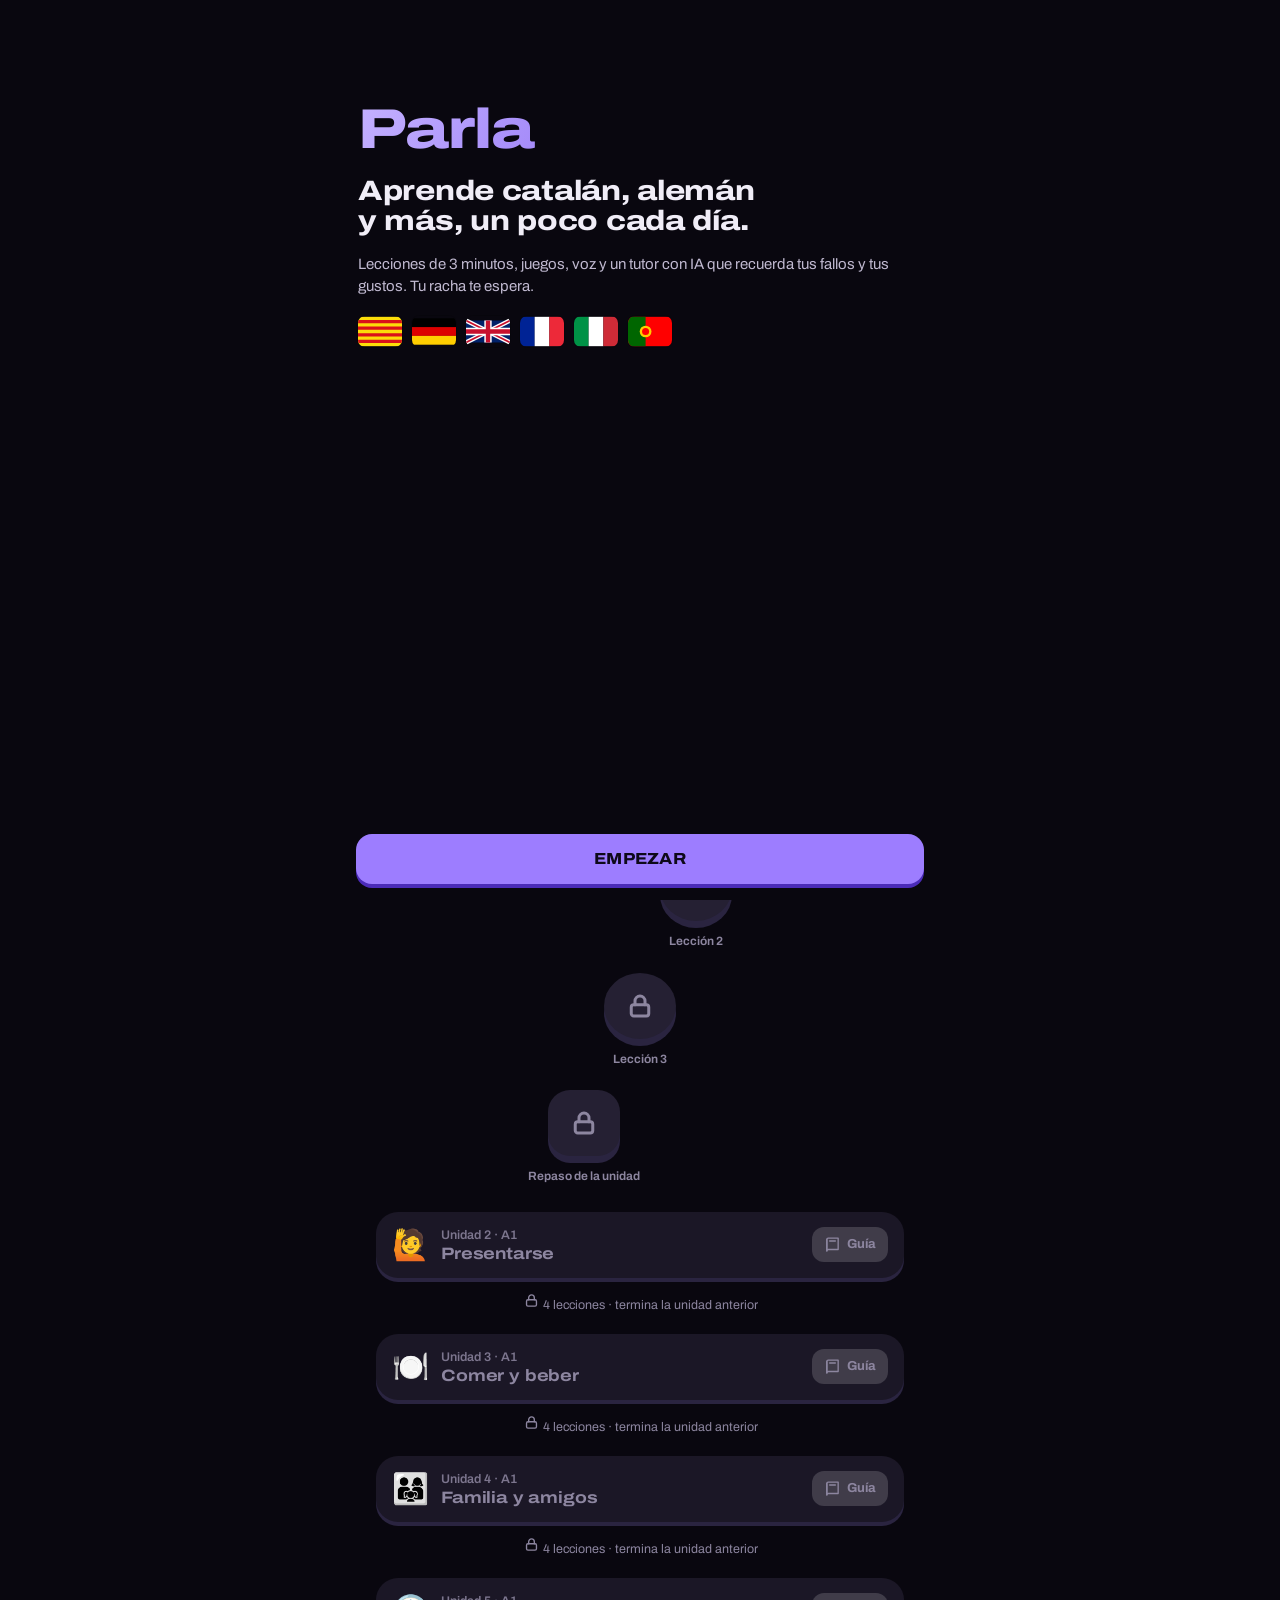
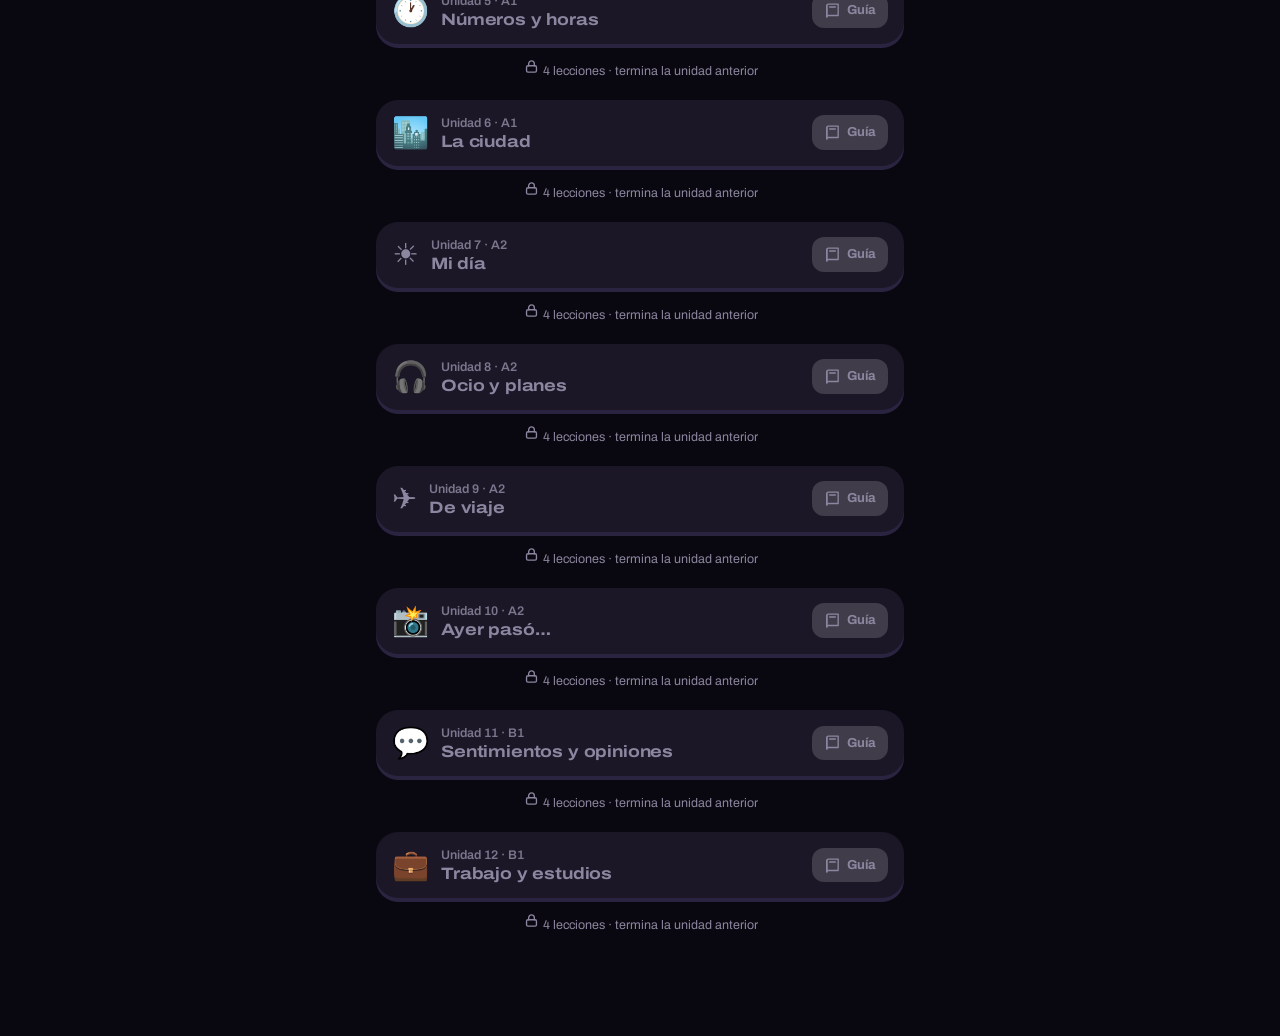
==== index.html @ bad95bd6 "Añadir el enlace del artefacto privado a la app y al README Co-Authored-By: Claude Opus 5.5 <noreply" ====
<!doctype html><html><head><meta charset=utf8><meta name=viewport content="width=device-width,initial-scale=1,viewport-fit=cover"><style>:root{color-scheme:light;box-sizing:border-box;padding-top:env(safe-area-inset-top,0px);padding-bottom:env(safe-area-inset-bottom,0px)}html{scroll-padding-top:env(safe-area-inset-top,0px)}body{margin:0;padding:0;font:14px -apple-system,BlinkMacSystemFont,sans-serif;background:#faf9f5;color:#141413}img{max-width:100%}[hidden]:not([hidden=until-found i]){display:none!important}</style></head><body>
<title>Parla</title>
<link rel="apple-touch-icon" sizes="1024x1024" href="apple-touch-icon.png">
<link rel="icon" type="image/png" sizes="1024x1024" href="apple-touch-icon.png">
<meta name="apple-mobile-web-app-title" content="Parla">
<meta name="apple-mobile-web-app-capable" content="yes">
<meta name="mobile-web-app-capable" content="yes">
<meta name="apple-mobile-web-app-status-bar-style" content="black-translucent">
<meta name="theme-color" content="#09070f">
<link rel="manifest" href="manifest.webmanifest">
<script>
// Icono y metadatos de instalación van en <head>, que es donde Safari los busca al añadir a la pantalla de inicio.
(function () {
  try {
    var h = document.head, url = new URL('apple-touch-icon.png', location.href).href;
    document.body && document.body.querySelectorAll('meta[name="apple-mobile-web-app-capable"],meta[name="mobile-web-app-capable"],meta[name="apple-mobile-web-app-status-bar-style"],meta[name="theme-color"],meta[name="apple-mobile-web-app-title"],link[rel="manifest"]').forEach(function (n) { h.appendChild(n); });
    [['apple-touch-icon'], ['icon', 'image/png']].forEach(function (x) {
      h.querySelectorAll('link[rel="' + x[0] + '"]').forEach(function (l) { l.remove(); });
      var l = document.createElement('link'); l.rel = x[0]; l.href = url; l.setAttribute('sizes', '1024x1024'); if (x[1]) l.type = x[1]; h.appendChild(l);
    });
    var t = localStorage.getItem('parla1:theme');
    document.documentElement.setAttribute('data-app-theme', t || 'dark');
  } catch (e) { document.documentElement.setAttribute('data-app-theme', 'dark'); }
})();
</script>
<link rel="preconnect" href="https://fonts.googleapis.com">
<link rel="preconnect" href="https://fonts.gstatic.com" crossorigin>
<link rel="stylesheet" href="https://fonts.googleapis.com/css2?family=Archivo:wdth,wght@62..125,300..800&display=swap">
<style>
/* Parla · una columna de móvil (máx. 560px) sobre negro violáceo, como Enten.
   Camino de lecciones en zigzag, botones gruesos con sombra inferior, barra de pestañas fija abajo.
   Morado = marca y acciones; naranja = solo la racha; verde/rojo = acierto/fallo. */
:root{
  color-scheme:dark;
  --bg:#09070f;
  --surface:#14111c;
  --surface-2:#1b1726;
  --surface-3:#252033;
  --line:#2a2440;
  --line-2:#3b3354;
  --fg:#f0edf7;
  --fg-2:#c0b9d0;
  --fg-3:#8d86a0;
  --accent:#9d7dff;
  --accent-hi:#c4b1ff;
  --accent-lo:#6a43ee;
  --accent-deep:#4b2bb8;
  --accent-wash:rgba(157,125,255,.14);
  --accent-ink:#0e0919;
  --good:#3ccf7e; --good-deep:#1f8f52; --good-wash:rgba(60,207,126,.13);
  --bad:#ff6b6b; --bad-deep:#c23b3b; --bad-wash:rgba(255,107,107,.13);
  --warn:#fab219;
  --flame:#ff9a3c; --flame-hi:#ffd166; --flame-off:#4a4458;
  --ice:#7cc8ff;
  --gem:#c4b1ff;
  --shadow:0 10px 30px rgba(0,0,0,.45);
  --glow:rgba(122,84,255,.22);
  --font:"Archivo",system-ui,-apple-system,"Segoe UI",Roboto,sans-serif;
  --r-xl:22px; --r-lg:16px; --r-md:12px; --r-sm:9px;
  --tabh:64px;
}
:root[data-app-theme="light"],
:root[data-app-theme="auto"][data-theme="light"]{
  color-scheme:light;
  --bg:#f6f4fb; --surface:#ffffff; --surface-2:#f1edfa; --surface-3:#e6e0f5;
  --line:#e3ddf0; --line-2:#cdc3e6;
  --fg:#16131f; --fg-2:#463f57; --fg-3:#736c86;
  --accent:#6a43ee; --accent-hi:#8466f3; --accent-lo:#5531d9; --accent-deep:#3d1fae;
  --accent-wash:rgba(106,67,238,.10); --accent-ink:#ffffff;
  --good:#15924f; --good-deep:#0e6b39; --good-wash:rgba(21,146,79,.10);
  --bad:#d63b3b; --bad-deep:#a42424; --bad-wash:rgba(214,59,59,.09);
  --warn:#b87900; --flame:#f07c12; --flame-hi:#ffb547; --flame-off:#cbc4dc; --ice:#2f8fd8; --gem:#6a43ee;
  --shadow:0 10px 30px rgba(40,20,90,.12); --glow:rgba(122,84,255,.14);
}
@media (prefers-color-scheme: light){
  :root[data-app-theme="auto"]:not([data-theme="dark"]){
    color-scheme:light;
    --bg:#f6f4fb; --surface:#ffffff; --surface-2:#f1edfa; --surface-3:#e6e0f5;
    --line:#e3ddf0; --line-2:#cdc3e6;
    --fg:#16131f; --fg-2:#463f57; --fg-3:#736c86;
    --accent:#6a43ee; --accent-hi:#8466f3; --accent-lo:#5531d9; --accent-deep:#3d1fae;
    --accent-wash:rgba(106,67,238,.10); --accent-ink:#ffffff;
    --good:#15924f; --good-deep:#0e6b39; --good-wash:rgba(21,146,79,.10);
    --bad:#d63b3b; --bad-deep:#a42424; --bad-wash:rgba(214,59,59,.09);
    --warn:#b87900; --flame:#f07c12; --flame-hi:#ffb547; --flame-off:#cbc4dc; --ice:#2f8fd8; --gem:#6a43ee;
    --shadow:0 10px 30px rgba(40,20,90,.12); --glow:rgba(122,84,255,.14);
  }
}
*{box-sizing:border-box}
[hidden]{display:none!important}
html{background:var(--bg);-webkit-text-size-adjust:100%;text-size-adjust:100%;overflow-x:clip}
body{margin:0;background:var(--bg);color:var(--fg);font-family:var(--font);font-size:15px;line-height:1.45;-webkit-font-smoothing:antialiased;-webkit-tap-highlight-color:transparent;overscroll-behavior-y:none}
body.noscroll{overflow:hidden}
button,input,textarea,select{font:inherit;color:inherit}
button{cursor:pointer;background:none;border:0;padding:0;text-align:inherit;touch-action:manipulation}
button:disabled{opacity:.45;cursor:default}
:focus-visible{outline:2px solid var(--accent);outline-offset:2px;border-radius:10px}
h1,h2,h3,p{margin:0}
h1,h2,h3{font-stretch:118%;text-wrap:balance;letter-spacing:-.01em}
h1{font-size:28px;font-weight:780;line-height:1.08}
h2{font-size:21px;font-weight:740;line-height:1.15}
h3{font-size:16.5px;font-weight:700;line-height:1.2}
.small{font-size:12.5px}
.muted{color:var(--fg-3)}
.fg2{color:var(--fg-2)}
.num{font-variant-numeric:tabular-nums}
.eyebrow{font-size:11px;font-weight:680;letter-spacing:.1em;text-transform:uppercase;color:var(--fg-3);font-stretch:112%}
.vh{position:absolute!important;width:1px;height:1px;overflow:hidden;clip:rect(0,0,0,0);white-space:nowrap}
.ic{width:22px;height:22px;flex:none;fill:none;stroke:currentColor;stroke-width:1.9;stroke-linecap:round;stroke-linejoin:round}
.ic.sm{width:17px;height:17px}
.ic.lg{width:28px;height:28px}
.stack{display:flex;flex-direction:column;gap:12px}
.stack.tight{gap:8px}
.stack.loose{gap:18px}
.row{display:flex;align-items:center;gap:10px}
.row.wrap{flex-wrap:wrap}
.row.between{justify-content:space-between}
.grow{flex:1;min-width:0}
.center{text-align:center}
.mt{margin-top:14px}

/* ---------- marco ---------- */
#app{max-width:560px;margin:0 auto;padding:0 16px calc(var(--tabh) + 34px + env(safe-area-inset-bottom,0px));position:relative;min-height:100vh}
#app::before{content:"";position:absolute;left:0;right:0;top:-40px;height:340px;background:radial-gradient(80% 70% at 50% 0%,var(--glow),transparent 70%);pointer-events:none;z-index:-1}
.top{position:sticky;top:env(safe-area-inset-top,0px);z-index:20;display:flex;align-items:center;gap:6px;padding:10px 0 8px;background:linear-gradient(var(--bg) 66%,transparent)}
.top .sp{flex:1}
.pill{display:inline-flex;align-items:center;gap:6px;height:38px;padding:0 11px;border-radius:12px;font-weight:720;font-size:15.5px;font-variant-numeric:tabular-nums;font-stretch:108%}
.pill:active{background:var(--surface-3)}
.flagbtn{display:inline-flex;align-items:center;gap:7px;height:38px;padding:0 9px 0 6px;border-radius:12px;border:1px solid var(--line);background:var(--surface)}
.flag{width:28px;height:20px;border-radius:5px;overflow:hidden;flex:none;box-shadow:0 0 0 1px rgba(0,0,0,.18)}
.flag svg{display:block;width:100%;height:100%}
.flag.lg{width:44px;height:31px;border-radius:7px}
.icon-btn{width:40px;height:40px;display:inline-grid;place-items:center;border-radius:12px;color:var(--fg-2)}
.icon-btn:active{background:var(--surface-3)}
.view{display:flex;flex-direction:column;gap:16px;padding-top:4px}

.tabbar{position:fixed;left:0;right:0;bottom:0;z-index:30;display:flex;justify-content:center;background:color-mix(in srgb,var(--bg) 88%,transparent);backdrop-filter:blur(14px);-webkit-backdrop-filter:blur(14px);border-top:1px solid var(--line);padding:0 8px env(safe-area-inset-bottom,0px)}
.tabbar-in{display:grid;grid-template-columns:repeat(5,1fr);width:100%;max-width:560px;height:var(--tabh)}
.tab{display:flex;flex-direction:column;align-items:center;justify-content:center;gap:3px;color:var(--fg-3);font-size:11px;font-weight:650;font-stretch:108%;border-radius:14px;position:relative}
.tab[aria-current="page"]{color:var(--accent-hi)}
.tab[aria-current="page"]::before{content:"";position:absolute;top:6px;width:44px;height:30px;border-radius:12px;background:var(--accent-wash);z-index:-1}
.tab .dot{position:absolute;top:8px;right:calc(50% - 20px);width:8px;height:8px;border-radius:50%;background:var(--flame);box-shadow:0 0 0 2px var(--bg)}

/* ---------- piezas ---------- */
.card{background:var(--surface);border:1px solid var(--line);border-radius:var(--r-xl);padding:16px}
.card.flat{background:var(--surface-2);border-color:transparent}
.card.accent{background:linear-gradient(140deg,color-mix(in srgb,var(--accent-lo) 30%,var(--surface)),var(--surface) 70%);border-color:color-mix(in srgb,var(--accent) 35%,var(--line))}
.card.warn{border-color:color-mix(in srgb,var(--flame) 55%,var(--line));background:linear-gradient(140deg,color-mix(in srgb,var(--flame) 16%,var(--surface)),var(--surface) 70%)}
.card.tap{text-align:left;width:100%;display:block;transition:transform .12s}
.card.tap:active{transform:scale(.985)}
.chip{display:inline-flex;align-items:center;gap:6px;min-height:34px;padding:6px 12px;border-radius:999px;border:1px solid var(--line-2);background:var(--surface);font-size:14px;font-weight:600;color:var(--fg-2)}
.chip[aria-pressed="true"]{background:var(--accent-wash);border-color:var(--accent);color:var(--accent-hi)}
.tag{display:inline-flex;align-items:center;gap:4px;padding:2px 8px;border-radius:999px;font-size:11.5px;font-weight:700;letter-spacing:.02em;background:var(--accent-wash);color:var(--accent-hi);font-stretch:108%}
.tag.good{background:var(--good-wash);color:var(--good)}
.tag.bad{background:var(--bad-wash);color:var(--bad)}
.tag.flame{background:color-mix(in srgb,var(--flame) 18%,transparent);color:var(--flame)}
.tag.ice{background:color-mix(in srgb,var(--ice) 18%,transparent);color:var(--ice)}

.btn{display:inline-flex;align-items:center;justify-content:center;gap:8px;min-height:50px;padding:0 20px;border-radius:16px;font-weight:760;font-size:16px;letter-spacing:.02em;font-stretch:112%;text-transform:uppercase;background:var(--accent);color:var(--accent-ink);box-shadow:0 4px 0 var(--accent-deep);transition:transform .06s,box-shadow .06s;text-align:center}
.btn:active:not(:disabled){transform:translateY(3px);box-shadow:0 1px 0 var(--accent-deep)}
.btn.block{width:100%}
.btn.ghost{background:var(--surface);color:var(--fg);box-shadow:0 4px 0 var(--line-2);border:1px solid var(--line-2)}
.btn.ghost:active:not(:disabled){box-shadow:0 1px 0 var(--line-2)}
.btn.good{background:var(--good);color:#04130a;box-shadow:0 4px 0 var(--good-deep)}
.btn.bad{background:var(--bad);color:#1a0505;box-shadow:0 4px 0 var(--bad-deep)}
.btn.sm{min-height:40px;font-size:13.5px;padding:0 14px;border-radius:13px}
.btn.text{background:none;box-shadow:none;color:var(--accent-hi);min-height:40px;text-transform:none;letter-spacing:0;font-weight:680}
.btn:disabled{background:var(--surface-3);color:var(--fg-3);box-shadow:0 4px 0 var(--line)}
.link{color:var(--accent-hi);font-weight:650;text-decoration:none}

.field{display:flex;flex-direction:column;gap:6px}
.field label{font-size:13px;font-weight:650;color:var(--fg-2)}
.input,textarea.input,select.input{width:100%;min-height:48px;padding:12px 14px;border-radius:14px;border:1.5px solid var(--line-2);background:var(--surface-2);font-size:17px;outline:none}
textarea.input{min-height:96px;resize:none;line-height:1.4}
.input:focus{border-color:var(--accent)}
.seg{display:grid;grid-auto-flow:column;grid-auto-columns:1fr;gap:4px;padding:4px;border-radius:14px;background:var(--surface-2);border:1px solid var(--line)}
.seg button{min-height:38px;border-radius:10px;font-weight:650;font-size:14px;color:var(--fg-2);text-align:center}
.seg button[aria-pressed="true"]{background:var(--surface);color:var(--fg);box-shadow:0 1px 0 var(--line-2),0 0 0 1px var(--line-2)}
.switch{position:relative;width:50px;height:30px;border-radius:999px;background:var(--surface-3);flex:none;transition:background .15s}
.switch::after{content:"";position:absolute;top:3px;left:3px;width:24px;height:24px;border-radius:50%;background:#fff;transition:transform .15s;box-shadow:0 1px 3px rgba(0,0,0,.3)}
.switch[aria-checked="true"]{background:var(--accent)}
.switch[aria-checked="true"]::after{transform:translateX(20px)}
.list{display:flex;flex-direction:column}
.list > *{padding:13px 0;border-top:1px solid var(--line)}
.list > *:first-child{border-top:0}
.setrow{display:flex;align-items:center;gap:12px;width:100%;text-align:left}
.setrow .ic{color:var(--fg-3)}

.bar{height:12px;border-radius:999px;background:var(--surface-3);overflow:hidden}
.bar > i{display:block;height:100%;border-radius:inherit;background:linear-gradient(90deg,var(--accent-lo),var(--accent));transition:width .35s}
.bar.good > i{background:linear-gradient(90deg,var(--good-deep),var(--good))}
.bar.flame > i{background:linear-gradient(90deg,var(--flame),var(--flame-hi))}

/* racha */
.flame-ic{width:22px;height:22px;flex:none}
.flame-ic.xl{width:76px;height:76px}
.streak-hero{display:flex;align-items:center;gap:14px}
.streak-num{font-size:44px;font-weight:800;font-stretch:125%;line-height:1;font-variant-numeric:tabular-nums}
.week{display:grid;grid-template-columns:repeat(7,1fr);gap:6px;text-align:center}
.week .d{display:flex;flex-direction:column;align-items:center;gap:4px;font-size:11.5px;font-weight:650;color:var(--fg-3)}
.week .b{width:32px;height:32px;border-radius:50%;display:grid;place-items:center;background:var(--surface-3)}
.week .b.on{background:color-mix(in srgb,var(--flame) 85%,transparent)}
.week .b.ice{background:color-mix(in srgb,var(--ice) 70%,transparent)}
.week .b.today{box-shadow:0 0 0 2px var(--accent)}
.cal{display:grid;grid-template-columns:repeat(7,1fr);gap:5px;text-align:center}
.cal .h{font-size:11px;color:var(--fg-3);font-weight:650}
.cal .c{aspect-ratio:1;border-radius:9px;display:grid;place-items:center;font-size:12.5px;font-weight:650;color:var(--fg-3);background:var(--surface-2)}
.cal .c.on{background:color-mix(in srgb,var(--flame) 80%,transparent);color:#2a1300}
.cal .c.ice{background:color-mix(in srgb,var(--ice) 65%,transparent);color:#03233a}
.cal .c.today{box-shadow:inset 0 0 0 2px var(--accent)}
.cal .c.empty{background:none}

/* anillo de meta */
.ring{position:relative;width:38px;height:38px;flex:none}
.ring svg{width:100%;height:100%;transform:rotate(-90deg)}
.ring .t{position:absolute;inset:0;display:grid;place-items:center;font-size:10.5px;font-weight:760}
.ring.lg{width:84px;height:84px}
.ring.lg .t{font-size:18px}

/* ---------- camino ---------- */
.unit{display:flex;flex-direction:column;gap:6px}
.unit-head{display:flex;align-items:center;gap:12px;padding:14px 16px;border-radius:var(--r-xl);background:linear-gradient(120deg,var(--accent-lo),color-mix(in srgb,var(--accent-lo) 55%,#1b0f45));color:#fff;box-shadow:0 4px 0 var(--accent-deep)}
.unit-head.lock{background:var(--surface-2);color:var(--fg-3);box-shadow:0 4px 0 var(--line)}
.unit-head .u-ic{font-size:30px;line-height:1}
.unit-head h3{color:inherit}
.unit-head .sub{font-size:12.5px;opacity:.85;font-weight:600}
.unit-head .guide{margin-left:auto;display:inline-flex;align-items:center;gap:6px;padding:8px 12px;border-radius:12px;background:rgba(255,255,255,.16);font-weight:700;font-size:13px;color:inherit}
.path{position:relative;display:flex;flex-direction:column;align-items:center;gap:22px;padding:26px 0 10px}
.node-wrap.cur{margin-top:34px}
.node-wrap{position:relative;display:flex;flex-direction:column;align-items:center}
.node{width:72px;height:66px;border-radius:50%;display:grid;place-items:center;font-size:28px;background:var(--accent);color:#fff;box-shadow:0 7px 0 var(--accent-deep);transition:transform .08s,box-shadow .08s;position:relative}
.node:active:not(:disabled){transform:translateY(5px);box-shadow:0 2px 0 var(--accent-deep)}
.node.done{background:linear-gradient(160deg,var(--flame-hi),var(--flame));box-shadow:0 7px 0 #b55a10}
.node.lock{background:var(--surface-3);color:var(--fg-3);box-shadow:0 7px 0 var(--line)}
.node.review{border-radius:22px}
.node .ic{width:30px;height:30px;stroke-width:2.4}
.node-wrap.cur::before{content:"";position:absolute;top:-9px;width:90px;height:90px;border-radius:50%;border:4px solid var(--accent-wash);animation:pulse 2s infinite}
.bubble{position:absolute;top:-44px;white-space:nowrap;padding:7px 12px;border-radius:12px;background:var(--surface);border:2px solid var(--accent);color:var(--accent-hi);font-weight:800;font-size:13px;letter-spacing:.06em;text-transform:uppercase;font-stretch:112%;animation:bob 1.6s ease-in-out infinite;z-index:2}
.bubble::after{content:"";position:absolute;left:50%;bottom:-8px;width:12px;height:12px;background:var(--surface);border-right:2px solid var(--accent);border-bottom:2px solid var(--accent);transform:translateX(-50%) rotate(45deg)}
.node-label{margin-top:12px;font-size:12px;font-weight:650;color:var(--fg-3);max-width:140px;text-align:center}
.stars{position:absolute;bottom:-4px;right:-6px;font-size:13px;background:var(--surface);border-radius:999px;padding:1px 5px;border:1px solid var(--line)}
@keyframes pulse{0%{transform:scale(.92);opacity:1}100%{transform:scale(1.18);opacity:0}}
@keyframes bob{0%,100%{transform:translateY(0)}50%{transform:translateY(-4px)}}

/* ---------- capas ---------- */
.overlay{position:fixed;inset:0;z-index:60;background:var(--bg);display:flex;flex-direction:column;padding:env(safe-area-inset-top,0px) 0 env(safe-area-inset-bottom,0px);animation:rise .22s ease-out}
.overlay-in{width:100%;max-width:600px;margin:0 auto;display:flex;flex-direction:column;flex:1;min-height:0;padding:0 16px}
.ov-top{display:flex;align-items:center;gap:12px;padding:12px 0}
.ov-body{flex:1;min-height:0;overflow-y:auto;display:flex;flex-direction:column;gap:16px;padding:6px 2px 20px}
.ov-foot{padding:12px 0 16px;display:flex;flex-direction:column;gap:10px}
@keyframes rise{from{transform:translateY(16px);opacity:0}to{transform:none;opacity:1}}
.sheet-back{position:fixed;inset:0;z-index:80;background:rgba(4,2,10,.6);animation:fade .18s}
.sheet{position:fixed;left:0;right:0;bottom:0;z-index:81;max-height:88vh;display:flex;flex-direction:column;background:var(--surface);border-radius:24px 24px 0 0;border-top:1px solid var(--line-2);animation:up .24s cubic-bezier(.2,.8,.2,1);padding-bottom:env(safe-area-inset-bottom,0px)}
.sheet-in{width:100%;max-width:600px;margin:0 auto;overflow-y:auto;padding:8px 18px 22px;display:flex;flex-direction:column;gap:14px}
.sheet .grab{width:42px;height:5px;border-radius:9px;background:var(--line-2);margin:8px auto 4px;flex:none}
@keyframes up{from{transform:translateY(100%)}to{transform:none}}
@keyframes fade{from{opacity:0}to{opacity:1}}
#toast{position:fixed;left:50%;bottom:calc(var(--tabh) + 24px + env(safe-area-inset-bottom,0px));transform:translateX(-50%);z-index:120;pointer-events:none;display:flex;flex-direction:column;gap:8px;align-items:center;width:min(92vw,520px)}
#toast .t{background:var(--fg);color:var(--bg);padding:11px 16px;border-radius:14px;font-weight:620;font-size:14.5px;box-shadow:var(--shadow);animation:rise .2s;text-align:center}
#confetti{position:fixed;inset:0;width:100%;height:100%;pointer-events:none;z-index:150}

/* ---------- lección ---------- */
.ls-prog{flex:1}
.lives{display:inline-flex;align-items:center;gap:4px;font-weight:760;color:var(--bad)}
.combo{font-weight:800;color:var(--flame);font-stretch:116%;font-size:13px;letter-spacing:.04em}
.prompt-title{font-size:22px;font-weight:760;font-stretch:112%;line-height:1.2}
.prompt-sub{color:var(--fg-3);font-size:14px;font-weight:600}
.say{display:flex;align-items:flex-start;gap:12px}
.say .txt{font-size:19px;font-weight:600;line-height:1.35;padding:12px 14px;border-radius:16px;border:1.5px solid var(--line-2);background:var(--surface);position:relative}
.word-tip{border-bottom:2px dotted var(--fg-3);cursor:pointer}
.spk{width:56px;height:56px;border-radius:16px;display:grid;place-items:center;background:var(--accent);color:var(--accent-ink);box-shadow:0 4px 0 var(--accent-deep);flex:none}
.spk:active{transform:translateY(3px);box-shadow:0 1px 0 var(--accent-deep)}
.spk.xl{width:96px;height:96px;border-radius:26px}
.spk.xl .ic{width:44px;height:44px}
.spk.slow{width:56px;height:56px;background:var(--surface-3);color:var(--fg);box-shadow:0 4px 0 var(--line)}
.spk.mini{width:36px;height:36px;border-radius:11px;box-shadow:0 3px 0 var(--accent-deep)}
.spk.mini .ic{width:18px;height:18px}
.opts{display:flex;flex-direction:column;gap:10px}
.opt{display:flex;align-items:center;gap:12px;min-height:56px;padding:12px 16px;border-radius:16px;border:2px solid var(--line-2);background:var(--surface);box-shadow:0 3px 0 var(--line-2);font-size:17px;font-weight:600;text-align:left;width:100%;transition:transform .05s}
.opt:active{transform:translateY(2px);box-shadow:0 1px 0 var(--line-2)}
.opt .k{width:26px;height:26px;border-radius:8px;border:1.5px solid var(--line-2);display:grid;place-items:center;font-size:12px;color:var(--fg-3);flex:none}
.opt.sel{border-color:var(--accent);background:var(--accent-wash);box-shadow:0 3px 0 var(--accent-lo);color:var(--accent-hi)}
.opt.ok{border-color:var(--good);background:var(--good-wash);box-shadow:0 3px 0 var(--good-deep);color:var(--good)}
.opt.bad{border-color:var(--bad);background:var(--bad-wash);box-shadow:0 3px 0 var(--bad-deep);color:var(--bad)}
.opt.gone{opacity:.25;pointer-events:none}
.pic-grid{display:grid;grid-template-columns:1fr 1fr;gap:12px}
.pic{flex-direction:column;justify-content:center;min-height:150px;text-align:center;gap:8px}
.pic .em{font-size:52px;line-height:1}
.answer-line{min-height:112px;display:flex;flex-wrap:wrap;align-content:flex-start;gap:8px;padding:10px 0;border-bottom:2px solid var(--line-2);background:repeating-linear-gradient(transparent 0 53px,var(--line) 53px 55px)}
.tiles{display:flex;flex-wrap:wrap;gap:8px;justify-content:center;padding-top:6px}
.tile{min-height:46px;padding:9px 14px;border-radius:13px;border:2px solid var(--line-2);background:var(--surface);box-shadow:0 3px 0 var(--line-2);font-size:17px;font-weight:600}
.tile:active{transform:translateY(2px);box-shadow:0 1px 0 var(--line-2)}
.tile.ghost{color:transparent;background:var(--surface-3);box-shadow:none;border-color:transparent;pointer-events:none}
.match-grid{display:grid;grid-template-columns:1fr 1fr;gap:10px}
.match-grid .opt{justify-content:center;text-align:center;min-height:58px}
.keys{display:flex;flex-wrap:wrap;gap:6px}
.keys button{min-width:40px;height:40px;padding:0 8px;border-radius:10px;background:var(--surface-2);border:1px solid var(--line-2);font-weight:650;font-size:16px}
.mic{width:110px;height:110px;border-radius:50%;display:grid;place-items:center;margin:8px auto;background:var(--accent);color:var(--accent-ink);box-shadow:0 6px 0 var(--accent-deep);position:relative}
.mic .ic{width:46px;height:46px}
.mic.on{background:var(--bad);box-shadow:0 6px 0 var(--bad-deep);color:#fff}
.mic.on::before{content:"";position:absolute;inset:-10px;border-radius:50%;border:4px solid var(--bad-wash);animation:pulse 1.2s infinite}
.heard{font-size:18px;line-height:1.5;text-align:center}
.heard .w-ok{color:var(--good);font-weight:700}
.heard .w-no{color:var(--bad);text-decoration:underline wavy;text-underline-offset:4px}
.timer{height:6px;border-radius:9px;background:var(--surface-3);overflow:hidden}
.timer i{display:block;height:100%;background:var(--warn);transition:width 1s linear}
.fb{border-radius:22px 22px 0 0;margin:0 -16px;padding:16px 16px 18px;display:flex;flex-direction:column;gap:12px;animation:up .2s ease-out}
.fb.ok{background:var(--good-wash);border-top:2px solid var(--good)}
.fb.bad{background:var(--bad-wash);border-top:2px solid var(--bad)}
.fb h3{display:flex;align-items:center;gap:8px;font-size:20px}
.fb.ok h3{color:var(--good)}
.fb.bad h3{color:var(--bad)}
.fb .sol{font-size:16.5px;font-weight:600}
.fb .note{font-size:14px;color:var(--fg-2)}
.fb .ai-box{background:var(--surface);border:1px solid var(--line);border-radius:14px;padding:12px 14px;font-size:14.5px;line-height:1.5;white-space:pre-wrap;max-height:34vh;overflow-y:auto}
.newword{display:inline-flex;align-items:center;gap:5px;color:var(--accent-hi);font-weight:760;font-size:12.5px;letter-spacing:.08em;text-transform:uppercase}
.big-word{font-size:34px;font-weight:780;font-stretch:110%;text-align:center}
.emoji-xl{font-size:72px;text-align:center;line-height:1.1}
.result-hero{display:flex;flex-direction:column;align-items:center;gap:12px;text-align:center;padding-top:18px}
.stat-grid{display:grid;grid-template-columns:repeat(3,1fr);gap:10px}
.stat{border-radius:16px;border:2px solid var(--line-2);padding:10px 8px;text-align:center;background:var(--surface)}
.stat .v{font-size:22px;font-weight:800;font-variant-numeric:tabular-nums;font-stretch:112%}
.stat .l{font-size:11px;font-weight:700;letter-spacing:.08em;text-transform:uppercase;color:var(--fg-3)}
.stat.xp{border-color:var(--warn)} .stat.xp .v{color:var(--warn)}
.stat.acc{border-color:var(--good)} .stat.acc .v{color:var(--good)}
.stat.time{border-color:var(--accent)} .stat.time .v{color:var(--accent-hi)}

/* ---------- prácticas y juegos ---------- */
.grid2{display:grid;grid-template-columns:1fr 1fr;gap:12px}
.tile-card{display:flex;flex-direction:column;align-items:flex-start;gap:8px;padding:14px;border-radius:var(--r-xl);background:var(--surface);border:1px solid var(--line);text-align:left;min-height:132px;box-shadow:0 4px 0 var(--line);transition:transform .08s}
.tile-card:active{transform:translateY(3px);box-shadow:0 1px 0 var(--line)}
.tile-card .em{font-size:30px;line-height:1}
.tile-card h3{font-size:15.5px}
.tile-card p{font-size:12.5px;color:var(--fg-3);line-height:1.35}
.tile-card .tag{margin-top:auto}
.mem-grid{display:grid;gap:9px;perspective:900px}
.mem{aspect-ratio:3/4;position:relative;transform-style:preserve-3d;transition:transform .35s;border-radius:14px}
.mem.open,.mem.done{transform:rotateY(180deg)}
.mem .f,.mem .b{position:absolute;inset:0;border-radius:14px;backface-visibility:hidden;-webkit-backface-visibility:hidden;display:grid;place-items:center;text-align:center;padding:6px;font-weight:700;font-size:14px;line-height:1.15;word-break:break-word}
.mem .b{background:linear-gradient(150deg,var(--accent-lo),var(--accent-deep));box-shadow:inset 0 0 0 2px rgba(255,255,255,.12);color:rgba(255,255,255,.55);font-size:24px}
.mem .f{background:var(--surface);border:2px solid var(--line-2);transform:rotateY(180deg)}
.mem .f.t{color:var(--accent-hi)}
.mem.done .f{border-color:var(--good);background:var(--good-wash);color:var(--good)}
.mem .f .em{font-size:24px;display:block;margin-bottom:2px}
.wd-grid{display:grid;grid-template-rows:repeat(6,1fr);gap:6px;max-width:min(330px,40vh);margin:0 auto;width:100%}
.wd-row{display:grid;grid-template-columns:repeat(5,1fr);gap:6px}
.wd-cell{aspect-ratio:1;border-radius:10px;border:2px solid var(--line-2);display:grid;place-items:center;font-size:clamp(18px,3.4vh,26px);font-weight:800;text-transform:uppercase;font-stretch:112%}
.wd-cell.ok{background:var(--good);border-color:var(--good);color:#04130a}
.wd-cell.near{background:var(--warn);border-color:var(--warn);color:#241700}
.wd-cell.no{background:var(--surface-3);border-color:var(--surface-3);color:var(--fg-3)}
.wd-cell.cur{border-color:var(--accent)}
.kb{display:flex;flex-direction:column;gap:6px;user-select:none;-webkit-user-select:none}
.kb .r{display:flex;gap:5px;justify-content:center}
.kb button{flex:1;max-width:42px;text-align:center;height:clamp(40px,6.4vh,52px);border-radius:9px;background:var(--surface-3);font-weight:750;font-size:16px;text-transform:uppercase}
.kb button.wide{max-width:66px;flex:1.5;font-size:12px}
.kb button.ok{background:var(--good);color:#04130a}
.kb button.near{background:var(--warn);color:#241700}
.kb button.no{background:var(--surface);color:var(--fg-3);opacity:.6}
.hang{display:flex;justify-content:center;gap:6px;flex-wrap:wrap;font-size:30px;font-weight:800;letter-spacing:.04em}
.hang span{min-width:28px;border-bottom:3px solid var(--line-2);text-align:center;text-transform:uppercase}
.speed-word{font-size:36px;font-weight:800;text-align:center;font-stretch:110%;min-height:46px}
.hearts{display:flex;gap:4px;justify-content:center;font-size:22px}

/* ---------- charla ---------- */
.chat-head{display:flex;align-items:center;gap:12px}
.avatar{width:46px;height:46px;border-radius:15px;display:grid;place-items:center;font-size:24px;background:var(--accent-wash);border:1px solid var(--line-2);flex:none}
.scen{display:flex;gap:8px;overflow-x:auto;padding-bottom:4px;margin:0 -16px;padding-left:16px;padding-right:16px;scrollbar-width:none}
.scen::-webkit-scrollbar{display:none}
.scen .chip{white-space:nowrap;flex:none}
.msgs{display:flex;flex-direction:column;gap:10px;padding-bottom:8px}
.msg{max-width:86%;padding:11px 14px;border-radius:18px;font-size:16px;line-height:1.42;white-space:pre-wrap;word-wrap:break-word}
.msg.me{align-self:flex-end;background:var(--accent);color:var(--accent-ink);border-bottom-right-radius:6px}
.msg.bot{align-self:flex-start;background:var(--surface);border:1px solid var(--line);border-bottom-left-radius:6px}
.msg .tools{display:flex;gap:6px;margin-top:8px;flex-wrap:wrap}
.msg .tools button{font-size:12.5px;font-weight:700;color:var(--accent-hi);padding:5px 9px;border-radius:9px;background:var(--accent-wash)}
.msg .tr{margin-top:8px;padding-top:8px;border-top:1px dashed var(--line-2);color:var(--fg-3);font-size:14px}
.corr{align-self:flex-end;max-width:86%;font-size:13.5px;padding:8px 12px;border-radius:12px;background:color-mix(in srgb,var(--warn) 14%,var(--surface));border:1px solid color-mix(in srgb,var(--warn) 45%,var(--line));color:var(--fg-2)}
.corr b{color:var(--fg)}
.composer{position:fixed;left:0;right:0;bottom:calc(var(--tabh) + env(safe-area-inset-bottom,0px));z-index:25;background:color-mix(in srgb,var(--bg) 92%,transparent);backdrop-filter:blur(12px);-webkit-backdrop-filter:blur(12px);border-top:1px solid var(--line)}
.composer-in{max-width:560px;margin:0 auto;padding:10px 16px;display:flex;gap:8px;align-items:flex-end}
.composer textarea{flex:1;min-height:46px;max-height:130px;padding:11px 14px;border-radius:16px;border:1.5px solid var(--line-2);background:var(--surface);font-size:16px;resize:none;outline:none}
.composer textarea:focus{border-color:var(--accent)}
.composer .send{width:46px;height:46px;border-radius:15px;display:grid;place-items:center;background:var(--accent);color:var(--accent-ink);flex:none}
.composer .micb{width:46px;height:46px;border-radius:15px;display:grid;place-items:center;background:var(--surface-3);flex:none}
.composer .micb.on{background:var(--bad);color:#fff}
.typing{display:inline-flex;gap:4px}
.typing i{width:7px;height:7px;border-radius:50%;background:var(--fg-3);animation:blink 1s infinite}
.typing i:nth-child(2){animation-delay:.2s}.typing i:nth-child(3){animation-delay:.4s}
@keyframes blink{0%,100%{opacity:.25}50%{opacity:1}}

/* ---------- perfil ---------- */
.prof-head{display:flex;align-items:center;gap:14px}
.prof-av{width:64px;height:64px;border-radius:22px;display:grid;place-items:center;font-size:28px;font-weight:800;background:linear-gradient(150deg,var(--accent),var(--accent-lo));color:#fff;flex:none}
.kpis{display:grid;grid-template-columns:1fr 1fr;gap:10px}
.kpi{display:flex;align-items:center;gap:10px;padding:12px;border-radius:16px;border:1px solid var(--line);background:var(--surface)}
.kpi .em{font-size:22px}
.kpi .v{font-size:19px;font-weight:800;font-variant-numeric:tabular-nums;line-height:1.1}
.kpi .l{font-size:12px;color:var(--fg-3);font-weight:600}
.chart svg{width:100%;height:auto;display:block}
.badge-grid{display:grid;grid-template-columns:repeat(4,1fr);gap:10px}
.badge{display:flex;flex-direction:column;align-items:center;gap:4px;text-align:center;font-size:11px;font-weight:650;color:var(--fg-3)}
.badge .bi{width:54px;height:54px;border-radius:18px;display:grid;place-items:center;font-size:26px;background:var(--surface-2);border:1px solid var(--line);filter:grayscale(1);opacity:.45}
.badge.on .bi{filter:none;opacity:1;background:var(--accent-wash);border-color:var(--accent)}
.badge.on{color:var(--fg-2)}
.lb-row{display:flex;align-items:center;gap:12px}
.lb-row .pos{width:22px;text-align:center;font-weight:800;color:var(--fg-3)}
.lb-row img{width:36px;height:36px;border-radius:12px;flex:none;background:var(--surface-3);object-fit:cover}
.lb-row.me{background:var(--accent-wash);border-radius:14px;padding:10px;margin:0 -10px}
.mem-note{display:flex;gap:10px;align-items:flex-start}
.mem-note p{flex:1;font-size:14.5px}
.mem-note button{color:var(--fg-3)}
.weak{display:flex;flex-wrap:wrap;gap:8px}

/* ---------- inicio ---------- */
.hello{display:flex;flex-direction:column;gap:4px}
.ai-tip{font-size:15px;line-height:1.5;white-space:pre-wrap}
.quest{display:flex;align-items:center;gap:12px}
.quest .em{font-size:24px;width:32px;text-align:center}
.trend{display:flex;flex-direction:column;gap:6px}
.trends{gap:12px;padding-bottom:8px}
.trends .trend{flex:none;width:min(78vw,300px);white-space:normal}
.trend .w{font-size:20px;font-weight:760;font-stretch:108%}
.onb{display:flex;flex-direction:column;gap:18px;padding-top:12px}
.onb .logo{font-size:56px;font-weight:820;font-stretch:125%;letter-spacing:-.02em;background:linear-gradient(120deg,var(--accent-hi),var(--accent-lo));-webkit-background-clip:text;background-clip:text;color:transparent;line-height:1}
.lang-card{display:flex;align-items:center;gap:14px;width:100%;padding:14px 16px;border-radius:18px;border:2px solid var(--line-2);background:var(--surface);box-shadow:0 3px 0 var(--line-2);text-align:left}
.lang-card[aria-pressed="true"]{border-color:var(--accent);background:var(--accent-wash);box-shadow:0 3px 0 var(--accent-lo)}
.lang-card .nm{font-size:17px;font-weight:720}
.steps{display:flex;gap:6px}
.steps i{flex:1;height:5px;border-radius:9px;background:var(--surface-3)}
.steps i.on{background:var(--accent)}

@media (prefers-reduced-motion: reduce){
  *,*::before,*::after{animation-duration:.01ms!important;animation-iteration-count:1!important;transition-duration:.01ms!important}
}
@media (min-width:600px){
  .pic-grid{grid-template-columns:repeat(4,1fr)}
}

</style>
<div id="app" aria-live="off">
  <header class="top" id="top"></header>
  <main id="view" class="view"></main>
</div>
<nav class="tabbar" id="tabbar" aria-label="Secciones"></nav>
<div id="overlay"></div>
<div id="sheet-root"></div>
<div id="toast" role="status" aria-live="polite"></div>
<canvas id="confetti" aria-hidden="true"></canvas>
<script>
// ---- 00-util.js ----
/* ============ Parla · utilidades ============ */
'use strict';
const $ = (s, r) => (r || document).querySelector(s);
const $$ = (s, r) => Array.from((r || document).querySelectorAll(s));
const esc = (s) => String(s == null ? '' : s).replace(/[&<>"']/g, (c) => ({ '&': '&amp;', '<': '&lt;', '>': '&gt;', '"': '&quot;', "'": '&#39;' }[c]));
const clone = (o) => (o == null ? o : JSON.parse(JSON.stringify(o)));
const sleep = (ms) => new Promise((r) => setTimeout(r, ms));
const clamp = (v, a, b) => Math.max(a, Math.min(b, v));
const rand = (n) => Math.floor(Math.random() * n);
function shuffle(a, rng) { const r = rng || Math.random; for (let i = a.length - 1; i > 0; i--) { const j = Math.floor(r() * (i + 1)); [a[i], a[j]] = [a[j], a[i]]; } return a; }
const pick = (a, n, rng) => shuffle(a.slice(), rng).slice(0, n);
const uniq = (a) => Array.from(new Set(a));
function hash(str) { let h = 2166136261; for (let i = 0; i < str.length; i++) { h ^= str.charCodeAt(i); h = Math.imul(h, 16777619); } return h >>> 0; }
function seeded(seed) { let a = typeof seed === 'number' ? seed : hash(String(seed)); return function () { a |= 0; a = (a + 0x6d2b79f5) | 0; let t = Math.imul(a ^ (a >>> 15), 1 | a); t = (t + Math.imul(t ^ (t >>> 7), 61 | t)) ^ t; return ((t ^ (t >>> 14)) >>> 0) / 4294967296; }; }

/* Fechas en hora local: 'AAAA-MM-DD' */
function dayKey(d) { d = d || new Date(); return d.getFullYear() + '-' + String(d.getMonth() + 1).padStart(2, '0') + '-' + String(d.getDate()).padStart(2, '0'); }
function keyDate(k) { const p = k.split('-').map(Number); return new Date(p[0], p[1] - 1, p[2], 12); }
function addDays(k, n) { const d = keyDate(k); d.setDate(d.getDate() + n); return dayKey(d); }
function dayDiff(a, b) { return Math.round((keyDate(b) - keyDate(a)) / 86400000); }
function weekKey(d) {
  d = d ? new Date(d) : new Date();
  const t = new Date(Date.UTC(d.getFullYear(), d.getMonth(), d.getDate()));
  const dn = t.getUTCDay() || 7; t.setUTCDate(t.getUTCDate() + 4 - dn);
  const y0 = new Date(Date.UTC(t.getUTCFullYear(), 0, 1));
  return t.getUTCFullYear() + '-W' + String(Math.ceil(((t - y0) / 86400000 + 1) / 7)).padStart(2, '0');
}
const DOW = ['L', 'M', 'X', 'J', 'V', 'S', 'D'];
const MONTHS = ['enero', 'febrero', 'marzo', 'abril', 'mayo', 'junio', 'julio', 'agosto', 'septiembre', 'octubre', 'noviembre', 'diciembre'];
function dowIdx(k) { return (keyDate(k).getDay() + 6) % 7; }
function msToMidnight() { const n = new Date(); const m = new Date(n); m.setHours(24, 0, 0, 0); return m - n; }
function fmtLeft(ms) { const h = Math.floor(ms / 3600000), m = Math.floor((ms % 3600000) / 60000); return h ? h + ' h ' + m + ' min' : m + ' min'; }
function fmtDur(s) { s = Math.round(s); const m = Math.floor(s / 60); return m ? m + ':' + String(s % 60).padStart(2, '0') : s + ' s'; }
function plural(n, a, b) { return n + ' ' + (n === 1 ? a : b); }

/* ---------- avisos breves ---------- */
function toast(msg, ms) {
  const root = $('#toast'); if (!root || !msg) return;
  const t = document.createElement('div'); t.className = 't'; t.textContent = msg; root.appendChild(t);
  setTimeout(() => { t.style.transition = 'opacity .3s'; t.style.opacity = '0'; setTimeout(() => t.remove(), 320); }, ms || 2600);
}

/* ---------- sonidos (sintetizados, sin archivos) ---------- */
const Sound = {
  ctx: null, on: true,
  init() { if (this.ctx) return; try { const C = window.AudioContext || window.webkitAudioContext; if (C) this.ctx = new C(); } catch (e) { this.ctx = null; } },
  tone(f, t0, dur, type, vol) {
    const c = this.ctx; if (!c) return;
    const o = c.createOscillator(), g = c.createGain();
    o.type = type || 'sine'; o.frequency.value = f;
    g.gain.setValueAtTime(0.0001, c.currentTime + t0);
    g.gain.exponentialRampToValueAtTime(vol || 0.14, c.currentTime + t0 + 0.015);
    g.gain.exponentialRampToValueAtTime(0.0001, c.currentTime + t0 + dur);
    o.connect(g); g.connect(c.destination); o.start(c.currentTime + t0); o.stop(c.currentTime + t0 + dur + 0.05);
  },
  play(kind) {
    if (!this.on) return; this.init(); const c = this.ctx; if (!c) return;
    if (c.state === 'suspended') c.resume();
    if (kind === 'ok') { this.tone(660, 0, 0.12, 'triangle'); this.tone(990, 0.09, 0.2, 'triangle'); }
    else if (kind === 'bad') { this.tone(220, 0, 0.18, 'sawtooth', 0.07); this.tone(180, 0.12, 0.22, 'sawtooth', 0.06); }
    else if (kind === 'tap') { this.tone(520, 0, 0.05, 'sine', 0.05); }
    else if (kind === 'flip') { this.tone(400, 0, 0.06, 'triangle', 0.06); }
    else if (kind === 'win') { [523, 659, 784, 1047].forEach((f, i) => this.tone(f, i * 0.09, 0.25, 'triangle', 0.12)); }
    else if (kind === 'streak') { [392, 523, 659, 784, 1047, 1319].forEach((f, i) => this.tone(f, i * 0.07, 0.3, 'triangle', 0.11)); }
  },
};
function buzz(ms) { try { if (navigator.vibrate) navigator.vibrate(ms || 30); } catch (e) {} }

/* ---------- confeti ---------- */
function confetti(n) {
  if (window.matchMedia && matchMedia('(prefers-reduced-motion: reduce)').matches) return;
  const cv = $('#confetti'); if (!cv) return;
  const ctx = cv.getContext('2d'); const W = cv.width = innerWidth * devicePixelRatio, H = cv.height = innerHeight * devicePixelRatio;
  const cols = ['#9d7dff', '#c4b1ff', '#ff9a3c', '#ffd166', '#3ccf7e', '#7cc8ff'];
  const ps = Array.from({ length: n || 140 }, () => ({ x: W / 2 + (Math.random() - 0.5) * W * 0.3, y: H * 0.35, vx: (Math.random() - 0.5) * 22 * devicePixelRatio, vy: (-Math.random() * 20 - 8) * devicePixelRatio, s: (5 + Math.random() * 7) * devicePixelRatio, c: cols[rand(cols.length)], r: Math.random() * 6, vr: (Math.random() - 0.5) * 0.4 }));
  let f = 0;
  (function step() {
    ctx.clearRect(0, 0, W, H); f++;
    ps.forEach((p) => { p.vy += 0.7 * devicePixelRatio; p.vx *= 0.985; p.x += p.vx; p.y += p.vy; p.r += p.vr; ctx.save(); ctx.translate(p.x, p.y); ctx.rotate(p.r); ctx.fillStyle = p.c; ctx.fillRect(-p.s / 2, -p.s / 4, p.s, p.s / 2); ctx.restore(); });
    if (f < 160) requestAnimationFrame(step); else ctx.clearRect(0, 0, W, H);
  })();
}

/* ---------- iconos (trazo) ---------- */
const IC = {
  path: '<path d="M4 20c4-1 4-5 8-6s4-5 8-6"/><circle cx="4" cy="20" r="1.6"/><circle cx="12" cy="14" r="1.6"/><circle cx="20" cy="8" r="1.6"/>',
  dumbbell: '<path d="M6 6v12M18 6v12M3 9v6M21 9v6M6 12h12"/>',
  game: '<rect x="2.5" y="7" width="19" height="11" rx="5"/><path d="M7 11v3M5.5 12.5h3"/><circle cx="16" cy="11.5" r=".9"/><circle cx="18" cy="13.5" r=".9"/>',
  chat: '<path d="M4 5h16v11H9l-5 4z"/><path d="M8 9.5h8M8 12.5h5"/>',
  user: '<circle cx="12" cy="8" r="4"/><path d="M4 21c1.5-4 4.5-6 8-6s6.5 2 8 6"/>',
  gear: '<circle cx="12" cy="12" r="3"/><path d="M19.4 15a1.7 1.7 0 0 0 .3 1.8l.1.1a2 2 0 1 1-2.8 2.8l-.1-.1a1.7 1.7 0 0 0-1.8-.3 1.7 1.7 0 0 0-1 1.5V21a2 2 0 1 1-4 0v-.1a1.7 1.7 0 0 0-1.1-1.5 1.7 1.7 0 0 0-1.8.3l-.1.1a2 2 0 1 1-2.8-2.8l.1-.1a1.7 1.7 0 0 0 .3-1.8 1.7 1.7 0 0 0-1.5-1H3a2 2 0 1 1 0-4h.1a1.7 1.7 0 0 0 1.5-1.1 1.7 1.7 0 0 0-.3-1.8l-.1-.1a2 2 0 1 1 2.8-2.8l.1.1a1.7 1.7 0 0 0 1.8.3H9a1.7 1.7 0 0 0 1-1.5V3a2 2 0 1 1 4 0v.1a1.7 1.7 0 0 0 1 1.5 1.7 1.7 0 0 0 1.8-.3l.1-.1a2 2 0 1 1 2.8 2.8l-.1.1a1.7 1.7 0 0 0-.3 1.8V9a1.7 1.7 0 0 0 1.5 1H21a2 2 0 1 1 0 4h-.1a1.7 1.7 0 0 0-1.5 1z"/>',
  close: '<path d="M6 6l12 12M18 6L6 18"/>',
  back: '<path d="M15 5l-7 7 7 7"/>',
  next: '<path d="M9 5l7 7-7 7"/>',
  speaker: '<path d="M4 9v6h4l5 4V5L8 9z"/><path d="M16 9a4 4 0 0 1 0 6M18.5 6.5a8 8 0 0 1 0 11"/>',
  turtle: '<path d="M4 15c0-4 3.5-7 8-7s8 3 8 7z"/><path d="M20 13h1.5a1.5 1.5 0 0 0 0-3H19M6 15l-1 3M18 15l1 3M9 8l1.5 7M15 8l-1.5 7M5 12h14"/>',
  mic: '<rect x="9" y="3" width="6" height="11" rx="3"/><path d="M5 11a7 7 0 0 0 14 0M12 18v3"/>',
  send: '<path d="M4 12l16-8-6 16-3-6z"/><path d="M11 14l9-10"/>',
  spark: '<path d="M12 3l1.8 5.2L19 10l-5.2 1.8L12 17l-1.8-5.2L5 10l5.2-1.8z"/><path d="M19 16l.8 2.2L22 19l-2.2.8L19 22l-.8-2.2L16 19l2.2-.8z"/>',
  book: '<path d="M4 5a2 2 0 0 1 2-2h14v16H6a2 2 0 0 0-2 2z"/><path d="M4 21V5M8 7h8"/>',
  check: '<path d="M5 12.5l4.5 4.5L19 7"/>',
  star: '<path d="M12 3l2.7 5.6 6.1.9-4.4 4.3 1 6.1L12 17l-5.4 2.9 1-6.1-4.4-4.3 6.1-.9z"/>',
  lock: '<rect x="5" y="11" width="14" height="9" rx="2"/><path d="M8 11V8a4 4 0 0 1 8 0v3"/>',
  trophy: '<path d="M8 4h8v5a4 4 0 0 1-8 0zM8 6H5a3 3 0 0 0 3 4M16 6h3a3 3 0 0 1-3 4M12 13v4M8 21h8M9 17h6"/>',
  bell: '<path d="M6 16V11a6 6 0 0 1 12 0v5l2 2H4z"/><path d="M10 21h4"/>',
  trash: '<path d="M4 7h16M9 7V4h6v3M6 7l1 13h10l1-13"/>',
  plus: '<path d="M12 5v14M5 12h14"/>',
  share: '<path d="M12 3v12M7 8l5-5 5 5"/><path d="M5 13v6h14v-6"/>',
  copy: '<rect x="8" y="8" width="12" height="12" rx="2"/><path d="M4 16V4h12"/>',
  refresh: '<path d="M20 11a8 8 0 1 0-2.3 5.7"/><path d="M20 4v7h-7"/>',
  brain: '<path d="M9 4a3 3 0 0 0-3 3 3 3 0 0 0-2 5 3 3 0 0 0 2 5 3 3 0 0 0 6 1V5a2 2 0 0 0-3-1zM15 4a3 3 0 0 1 3 3 3 3 0 0 1 2 5 3 3 0 0 1-2 5 3 3 0 0 1-6 1"/>',
  ear: '<path d="M7 9a5 5 0 0 1 10 0c0 3-3 4-3 7a3 3 0 0 1-6 0"/><path d="M10 9a2 2 0 0 1 4 0c0 1.5-2 2-2 4"/>',
  target: '<circle cx="12" cy="12" r="9"/><circle cx="12" cy="12" r="5"/><circle cx="12" cy="12" r="1.5"/>',
  calendar: '<rect x="3" y="5" width="18" height="16" rx="2"/><path d="M3 10h18M8 3v4M16 3v4"/>',
  users: '<circle cx="9" cy="8" r="3.5"/><path d="M2.5 20c1-3.5 3.5-5 6.5-5s5.5 1.5 6.5 5"/><path d="M16 4.5a3.5 3.5 0 0 1 0 7M18 15c2 .6 3 2.2 3.5 5"/>',
};
function ic(name, cls) { return '<svg class="ic ' + (cls || '') + '" viewBox="0 0 24 24" aria-hidden="true">' + (IC[name] || '') + '</svg>'; }
function flameSvg(state, cls) {
  // state: 'on' (hoy hecho) | 'off' (pendiente) | 'ice' (protegida)
  const a = state === 'on' ? 'var(--flame-hi)' : state === 'ice' ? '#d6f0ff' : 'var(--flame-off)';
  const b = state === 'on' ? 'var(--flame)' : state === 'ice' ? 'var(--ice)' : 'var(--flame-off)';
  const id = 'fg' + rand(1e6);
  return '<svg class="flame-ic ' + (cls || '') + '" viewBox="0 0 24 24" aria-hidden="true"><defs><linearGradient id="' + id + '" x1="0" y1="0" x2="0" y2="1"><stop offset="0" stop-color="' + a + '"/><stop offset="1" stop-color="' + b + '"/></linearGradient></defs><path fill="url(#' + id + ')" d="M12 2c1 3.2 4.6 5.3 5.6 8.6 1.4 4.6-1.6 10.4-5.6 10.4S4.6 18 5.4 13.6c.4-2.3 1.9-3.6 2.6-5.6.6 1.4 1.2 2.3 2.3 2.9C10 7.6 10.8 4.6 12 2z"/><path fill="' + (state === 'off' ? 'var(--surface)' : 'rgba(255,255,255,.55)') + '" d="M12 12.5c.9 1.6 2.6 2.4 2.6 4.4 0 1.7-1.2 2.9-2.6 2.9s-2.6-1.1-2.6-2.7c0-1.4.9-2.1 1.5-3.1.3.6.7 1 1.1 1.2z"/></svg>';
}
function gemSvg(cls) { return '<svg class="flame-ic ' + (cls || '') + '" viewBox="0 0 24 24" aria-hidden="true"><path fill="var(--gem)" d="M7 3h10l4 6-9 12L3 9z"/><path fill="rgba(255,255,255,.35)" d="M7 3l2 6h6l2-6zM3 9h18l-9 12z" opacity=".6"/></svg>'; }
function ringSvg(frac, size) {
  const r = 15.5, c = 2 * Math.PI * r, f = clamp(frac, 0, 1);
  return '<svg viewBox="0 0 36 36" aria-hidden="true"><circle cx="18" cy="18" r="' + r + '" fill="none" stroke="var(--surface-3)" stroke-width="' + (size === 'lg' ? 3.4 : 4) + '"/><circle cx="18" cy="18" r="' + r + '" fill="none" stroke="' + (f >= 1 ? 'var(--good)' : 'var(--accent)') + '" stroke-width="' + (size === 'lg' ? 3.4 : 4) + '" stroke-linecap="round" stroke-dasharray="' + (c * f).toFixed(1) + ' ' + c.toFixed(1) + '"/></svg>';
}
async function copyText(txt) {
  try { await navigator.clipboard.writeText(txt); toast('Copiado'); return true; }
  catch (e) { toast('No se ha podido copiar. Mantén pulsado el texto para copiarlo.'); return false; }
}

// ---- 01-store.js ----
/* ============ Parla · almacenamiento ============
   Dentro de Claude (artefacto): base de datos del artefacto, en la carpeta privada de cada persona
   (data/users/<id>/…). Cada persona con la que compartes la app tiene su propio progreso.
   Fuera de Claude, o si la persona solo tiene permiso de lectura: localStorage de este navegador.
   Cada documento se guarda también en local; si una escritura no llega (sin conexión), se reintenta. */
const DOCS = ['profile', 'streak', 'memory', 'stats'];
const Store = {
  mode: 'local', db: null, user: null, uid: null, owner: true, inClaude: false,
  docs: {}, pend: new Map(), fails: 0, P: 'parla1:', warned: false,

  async init() {
    const c = window.claude;
    this.inClaude = !!(c && typeof c.use === 'function');
    if (this.inClaude) {
      try {
        const res = await Promise.all([c.use('db'), c.use('user')]);
        this.user = res[1] || null;
        if (this.user) {
          try { this.uid = await this.user.id(); } catch (e) { this.uid = null; }
          try { this.owner = await this.user.isOwner(); } catch (e) { this.owner = true; }
        }
        if (res[0] && this.uid) { this.db = res[0]; this.mode = 'cloud'; }
      } catch (e) { console.warn('db no disponible', e); }
    }
  },

  lsGet(k) { try { const v = localStorage.getItem(this.P + k); return v ? JSON.parse(v) : null; } catch (e) { return null; } },
  lsSet(k, v) { try { if (v == null) localStorage.removeItem(this.P + k); else localStorage.setItem(this.P + k, JSON.stringify(v)); return true; } catch (e) { return false; } },
  mirrorKey(name) { return (this.mode === 'cloud' ? 'c:' + this.uid + ':' : '') + name; },
  ref(name) { return this.db.doc('data/users/' + this.uid + '/' + name); },

  async load(name) {
    if (Object.prototype.hasOwnProperty.call(this.docs, name)) return this.docs[name];
    const mirror = this.lsGet(this.mirrorKey(name));
    let data = null;
    if (this.mode === 'cloud') {
      if (mirror && mirror.dirty) { data = mirror.data; this.save(name, data, 200); }
      else {
        let ok = false;
        for (let i = 0; i < 2 && !ok; i++) {
          try { const s = await this.ref(name).get(); data = s.exists ? clone(s.data()) : null; ok = true; }
          catch (e) { if (e && e.code === 'unavailable' && i === 0) { await sleep(400 + Math.random() * 500); continue; } break; }
        }
        if (!ok) data = mirror ? mirror.data : null;
        else this.lsSet(this.mirrorKey(name), data == null ? null : { data });
      }
    } else data = mirror ? (mirror.data !== undefined ? mirror.data : mirror) : null;
    this.docs[name] = data;
    return data;
  },
  get(name) { return this.docs[name]; },

  save(name, data, delay) {
    this.docs[name] = data;
    const json = JSON.stringify(data);
    if (json.length > 240000) console.warn('Documento grande', name, json.length);
    this.lsSet(this.mirrorKey(name), this.mode === 'cloud' ? { data, dirty: true } : { data });
    if (this.mode !== 'cloud') return;
    const p = this.pend.get(name) || {};
    clearTimeout(p.t);
    p.t = setTimeout(() => this.flushOne(name), delay == null ? 600 : delay);
    this.pend.set(name, p);
  },

  async flushOne(name) {
    const p = this.pend.get(name); if (!p || p.busy) return;
    clearTimeout(p.t); p.busy = true;
    const data = this.docs[name];
    try {
      await this.ref(name).set(data == null ? {} : data);
      this.fails = 0;
      if (this.docs[name] === data) { this.pend.delete(name); this.lsSet(this.mirrorKey(name), { data }); }
      else { p.busy = false; p.t = setTimeout(() => this.flushOne(name), 200); }
    } catch (e) {
      p.busy = false;
      const code = (e && e.code) || 'unavailable';
      if (code === 'invalid_argument' || code === 'transform_error' || code === 'revoked' || code === 'not_granted') {
        // Sin permiso de escritura (p. ej., compartida como «Lector»): el progreso pasa a este dispositivo.
        this.toLocal();
      } else if (code === 'quota_exceeded') {
        toast('El almacenamiento de la app está lleno. Exporta una copia en Ajustes.');
      } else {
        this.fails++;
        p.t = setTimeout(() => this.flushOne(name), Math.min(30000, 1500 * Math.pow(2, Math.min(this.fails, 4))));
      }
    }
  },
  toLocal() {
    if (this.mode !== 'cloud') return;
    const docs = this.docs; this.mode = 'local'; this.pend.forEach((p) => clearTimeout(p.t)); this.pend.clear();
    Object.keys(docs).forEach((k) => this.lsSet(this.mirrorKey(k), { data: docs[k] }));
    if (!this.warned) { this.warned = true; toast('Tu progreso se guardará en este dispositivo: pide a quien te invitó acceso de «Colaborador» para guardarlo en la nube.', 6000); }
  },
  async flushAll() { await Promise.all(Array.from(this.pend.keys()).map((k) => this.flushOne(k))); },

  /* ---- clasificación con amigos (solo dentro de Claude) ---- */
  async boardWrite(data) {
    if (this.mode !== 'cloud') return;
    try { await this.db.doc('board/' + this.uid).set(data); } catch (e) { /* lectura sola: sin clasificación */ }
  },
  boardWatch(cb) {
    if (this.mode !== 'cloud') { cb(null); return () => {}; }
    try { return this.db.collection('board').onSnapshot((s) => cb(s.docs.filter((d) => d.exists).map((d) => Object.assign({ id: d.id }, d.data()))), () => cb(null)); }
    catch (e) { cb(null); return () => {}; }
  },

  /* ---- copia de seguridad ---- */
  allNames() { return Object.keys(this.docs).filter((k) => this.docs[k] != null); },
  exportAll() { const o = { app: 'parla', v: 1, at: new Date().toISOString(), docs: {} }; this.allNames().forEach((k) => { o.docs[k] = this.docs[k]; }); return o; },
  async importAll(o) {
    if (!o || o.app !== 'parla' || !o.docs) throw new Error('formato');
    Object.keys(o.docs).forEach((k) => this.save(k, o.docs[k], 50));
    await sleep(300); await this.flushAll();
  },
  async wipe() {
    const names = this.allNames();
    for (const k of names) {
      this.docs[k] = null; this.lsSet(this.mirrorKey(k), null);
      if (this.mode === 'cloud') { try { await this.ref(k).delete(); } catch (e) {} }
    }
    if (this.mode === 'cloud') { try { await this.db.doc('board/' + this.uid).delete(); } catch (e) {} }
    try { Object.keys(localStorage).filter((k) => k.indexOf(this.P) === 0).forEach((k) => localStorage.removeItem(k)); } catch (e) {}
  },
};
window.addEventListener('online', () => { Store.fails = 0; Store.pend.forEach((p, k) => { clearTimeout(p.t); p.t = setTimeout(() => Store.flushOne(k), 100); }); });
document.addEventListener('visibilitychange', () => { if (document.visibilityState === 'hidden') Store.flushAll(); });
window.addEventListener('pagehide', () => { Store.flushAll(); });

// ---- 02-ai.js ----
/* ============ Parla · IA ============
   Dentro de Claude: capacidad «sample» con la cuenta de Claude de quien usa la app (sin clave).
   Fuera de Claude (p. ej. GitHub Pages): API de Anthropic con tu propia clave, guardada solo en este navegador.
   El SDK oficial se carga bajo demanda desde jsDelivr (igual que Enten). */
const API_KEY_LS = 'parla1:apiKey';
const API_MODEL = 'claude-opus-5-5';
const SDK_URL = 'https://cdn.jsdelivr.net/npm/@anthropic-ai/sdk@0.132.1/+esm';
const AI = {
  fn: null, state: 'none', mode: null, sdk: null, client: null,
  inClaude() { return !!(window.claude && typeof window.claude.use === 'function'); },
  getKey() { try { return localStorage.getItem(API_KEY_LS) || ''; } catch (e) { return ''; } },
  setKey(k) {
    try { if (k) localStorage.setItem(API_KEY_LS, k); else localStorage.removeItem(API_KEY_LS); } catch (e) { return false; }
    this.client = null; this.initApi(); return true;
  },
  initApi() {
    if (this.mode === 'claude') return;
    if (this.getKey()) { this.mode = 'api'; this.state = 'ready'; } else { this.mode = null; this.state = 'none'; }
  },
  async init() {
    try { if (this.inClaude()) this.fn = await window.claude.use('sample'); } catch (e) { this.fn = null; }
    if (this.fn) { this.mode = 'claude'; this.state = 'ready'; return; }
    if (!this.inClaude()) this.initApi();
  },
  ok() { return this.state === 'ready'; },

  /* Une las instrucciones con la conversación. «sample» no tiene rol de sistema:
     las instrucciones van delante del primer mensaje del usuario. */
  turns(system, messages) {
    const ms = (typeof messages === 'string' ? [{ role: 'user', content: messages }] : messages).map((m) => ({ role: m.role, content: m.content }));
    while (ms.length && ms[0].role !== 'user') ms.shift();
    if (!ms.length) ms.push({ role: 'user', content: '(Empieza tú.)' });
    // fusiona turnos seguidos del mismo rol
    const out = [];
    ms.forEach((m) => { const l = out[out.length - 1]; if (l && l.role === m.role) l.content += '\n\n' + m.content; else out.push(m); });
    if (out[out.length - 1].role !== 'user') out.push({ role: 'user', content: '(Sigue.)' });
    return out;
  },

  /* Texto con streaming. o: {system, messages, onText, signal, tier} */
  async text(o) {
    const turns = this.turns(o.system, o.messages);
    if (this.mode === 'claude') {
      const input = turns.map((m, i) => (i === 0 && o.system ? { role: m.role, content: '<instrucciones>\n' + o.system + '\n</instrucciones>\n\n' + m.content } : m));
      const r = await this.fn(input, { onText: o.onText ? (u) => o.onText(u.text) : undefined, signal: o.signal, cache: false, modelTier: o.tier || 'default' });
      return r.text;
    }
    if (this.mode !== 'api') throw { code: 'no_ai' };
    let text = '';
    try {
      const client = await this.apiClient();
      const stream = client.beta.messages.stream({
        model: API_MODEL,
        max_tokens: 16000,
        system: o.system || undefined,
        output_config: { effort: o.tier === 'complex' ? 'medium' : 'low' },
        betas: ['server-side-fallback-2026-07-01'],
        fallbacks: 'default',
        messages: turns,
      }, { signal: o.signal });
      stream.on('text', (d, snap) => { text = snap; if (o.onText) o.onText(snap); });
      const fin = await stream.finalMessage();
      if (fin.stop_reason === 'refusal') throw { code: 'refused' };
      const out = fin.content.filter((b) => b.type === 'text').map((b) => b.text).join('');
      if (!out.trim()) throw { code: 'empty_completion' };
      return out;
    } catch (e) { throw this.apiErr(e); }
  },

  /* Respuesta en JSON. o: {system, prompt, tier} */
  async json(o) {
    const fmt = '\n\nResponde únicamente con un objeto JSON válido, sin texto antes ni después y sin bloques de código.';
    if (this.mode === 'claude') {
      const input = (o.system ? '<instrucciones>\n' + o.system + '\n</instrucciones>\n\n' : '') + o.prompt + fmt;
      return await this.fn.json(input, { modelTier: o.tier || 'default' });
    }
    if (this.mode !== 'api') throw { code: 'no_ai' };
    let res;
    try {
      const client = await this.apiClient();
      res = await client.beta.messages.create({
        model: API_MODEL,
        max_tokens: 16000,
        system: o.system || undefined,
        output_config: { effort: 'low' },
        betas: ['server-side-fallback-2026-07-01'],
        fallbacks: 'default',
        messages: [{ role: 'user', content: o.prompt + fmt }],
      });
    } catch (e) { throw this.apiErr(e); }
    if (res.stop_reason === 'refusal') throw { code: 'refused' };
    const t = res.content.filter((b) => b.type === 'text').map((b) => b.text).join('');
    const a = t.indexOf('{'), b = t.lastIndexOf('}');
    if (a < 0 || b <= a) throw { code: 'invalid_json' };
    try { return JSON.parse(t.slice(a, b + 1)); } catch (e) { throw { code: 'invalid_json' }; }
  },

  async apiClient() {
    if (this.client) return this.client;
    if (!this.sdk) { try { this.sdk = await import(SDK_URL); } catch (e) { throw { code: 'sdk_load' }; } }
    this.client = new this.sdk.default({ apiKey: this.getKey(), dangerouslyAllowBrowser: true });
    return this.client;
  },
  apiErr(e) {
    const S = this.sdk || {};
    if (e && e.code && !(e instanceof Error)) return e;
    if (e && e.name === 'AbortError') return { code: 'cancelled' };
    if (S.APIUserAbortError && e instanceof S.APIUserAbortError) return { code: 'cancelled' };
    if (S.AuthenticationError && e instanceof S.AuthenticationError) return { code: 'bad_key' };
    if (S.PermissionDeniedError && e instanceof S.PermissionDeniedError) return { code: 'denied' };
    if (S.RateLimitError && e instanceof S.RateLimitError) return { code: 'rate_limited' };
    if (S.BadRequestError && e instanceof S.BadRequestError) {
      const m = String((e && e.message) || '');
      if (/credit balance/i.test(m)) return { code: 'no_credit' };
      if (/too long|too large/i.test(m)) return { code: 'prompt_too_large' };
      return { code: 'upstream_error' };
    }
    console.warn('API', e);
    return { code: 'upstream_error' };
  },
  msg(e) {
    const c = (e && e.code) || 'upstream_error';
    if (['not_granted', 'sampling_disabled', 'not_declared', 'capability_disabled', 'capability_removed'].indexOf(c) >= 0) {
      this.state = 'denied';
      if (c === 'not_granted') return 'No has dado permiso a Parla para usar Claude. Recarga y acepta el aviso para activar el tutor.';
      return 'La IA no está disponible en esta cuenta o vista.';
    }
    switch (c) {
      case 'cancelled': return '';
      case 'no_ai': return 'El tutor IA funciona dentro de Claude o, fuera de Claude, con tu clave de API (Ajustes → Tutor IA).';
      case 'rate_limited': return 'Has llegado al límite de uso por ahora. Prueba dentro de un rato.';
      case 'session_expired': return 'Tu sesión de Claude ha caducado. Vuelve a iniciar sesión y recarga.';
      case 'refused': return 'La IA no ha respondido a esto. Reformúlalo.';
      case 'empty_completion': return 'No ha llegado respuesta. Prueba otra vez.';
      case 'invalid_json': return 'La respuesta no tenía el formato esperado. Vuelve a intentarlo.';
      case 'prompt_too_large': return 'Demasiado texto para una sola consulta. Empieza una conversación nueva.';
      case 'bad_key': return 'La clave de API no es válida. Cámbiala en Ajustes → Tutor IA.';
      case 'denied': return 'Anthropic ha rechazado la petición.';
      case 'no_credit': return 'Tu cuenta de la API no tiene saldo. Añade crédito en console.anthropic.com.';
      case 'sdk_load': return 'No se ha podido conectar con Claude. Revisa tu conexión.';
      default: return 'Fallo de conexión con la IA. Inténtalo de nuevo.';
    }
  },
};

// ---- 03-speech.js ----
/* ============ Parla · hablar y escuchar ============
   Escuchar: voces del sistema (speechSynthesis). En iPhone, las voces de catalán y alemán se descargan en
   Ajustes → Accesibilidad → Contenido leído → Voces.
   Hablar: reconocimiento de voz del navegador cuando existe (Safari en pestaña, Chrome).
   Si no hay (app de pantalla de inicio en iPhone, artefacto de Claude), se usa el dictado del teclado. */
const LANG_TAGS = { ca: 'ca-ES', de: 'de-DE', en: 'en-GB', fr: 'fr-FR', it: 'it-IT', pt: 'pt-PT', es: 'es-ES' };
const NOVELTY = /albert|bad news|bahh|bells|boing|bubbles|cellos|good news|jester|organ|superstar|trinoids|whisper|wobble|zarvox|eddy|flo\b|grandma|grandpa|reed|rocko|sandy|shelley|junior|ralph|fred|kathy/i;
const Speech = {
  voices: [], rate: 0.95, prefs: {}, micBlocked: false, rec: null, speaking: false,
  init() {
    if (!('speechSynthesis' in window)) return;
    const load = () => { try { this.voices = speechSynthesis.getVoices() || []; } catch (e) { this.voices = []; } };
    load();
    try { speechSynthesis.addEventListener('voiceschanged', load); } catch (e) { speechSynthesis.onvoiceschanged = load; }
  },
  tag(lang) { return LANG_TAGS[lang] || lang; },
  list(lang) {
    const pre = this.tag(lang).slice(0, 2).toLowerCase();
    return this.voices.filter((v) => (v.lang || '').toLowerCase().replace('_', '-').indexOf(pre) === 0);
  },
  score(v, lang) {
    let s = 0; const n = v.name || '';
    if (NOVELTY.test(n)) s -= 50;
    if (/premium|enhanced|mejorada|natural|neural|siri/i.test(n)) s += 20;
    if ((v.lang || '').replace('_', '-').toLowerCase() === this.tag(lang).toLowerCase()) s += 8;
    if (v.localService) s += 3;
    if (/google/i.test(n)) s += 2;
    return s;
  },
  voice(lang) {
    const vs = this.list(lang); if (!vs.length) return null;
    const want = this.prefs[lang];
    if (want) { const v = vs.find((x) => x.voiceURI === want); if (v) return v; }
    return vs.slice().sort((a, b) => this.score(b, lang) - this.score(a, lang))[0];
  },
  hasVoice(lang) { return this.list(lang).length > 0; },
  canSpeak() { return 'speechSynthesis' in window; },
  speak(text, lang, o) {
    o = o || {};
    if (!this.canSpeak() || !text) return Promise.resolve(false);
    return new Promise((res) => {
      try {
        speechSynthesis.cancel();
        const u = new SpeechSynthesisUtterance(String(text));
        u.lang = this.tag(lang);
        const v = this.voice(lang); if (v) u.voice = v;
        u.rate = o.slow ? 0.62 : this.rate;
        u.onend = () => { this.speaking = false; res(true); };
        u.onerror = () => { this.speaking = false; res(false); };
        this.speaking = true;
        speechSynthesis.speak(u);
        setTimeout(() => { if (this.speaking && !speechSynthesis.speaking) { this.speaking = false; res(false); } }, 15000);
      } catch (e) { res(false); }
    });
  },
  stop() { try { speechSynthesis.cancel(); } catch (e) {} },

  SR() { return window.SpeechRecognition || window.webkitSpeechRecognition || null; },
  canListen() { return !!this.SR() && !this.micBlocked; },
  /* Escucha una frase. Devuelve {text, alts} o lanza {code}. */
  listen(lang, o) {
    o = o || {};
    const SR = this.SR();
    if (!SR || this.micBlocked) return Promise.reject({ code: 'unsupported' });
    this.cancelListen();
    return new Promise((res, rej) => {
      let done = false, best = '', alts = [];
      const r = new SR(); this.rec = r;
      r.lang = this.tag(lang); r.interimResults = true; r.continuous = false; r.maxAlternatives = 4;
      const finish = (err) => { if (done) return; done = true; clearTimeout(to); this.rec = null; if (err) rej(err); else if (best) res({ text: best, alts }); else rej({ code: 'no-speech' }); };
      r.onresult = (ev) => {
        let txt = '';
        for (let i = 0; i < ev.results.length; i++) txt += ev.results[i][0].transcript;
        best = txt.trim();
        const last = ev.results[ev.results.length - 1];
        alts = []; for (let j = 0; j < last.length; j++) alts.push(last[j].transcript.trim());
        if (o.onInterim) o.onInterim(best);
        if (last.isFinal) { try { r.stop(); } catch (e) {} }
      };
      r.onerror = (ev) => {
        const code = ev.error || 'error';
        if (code === 'not-allowed' || code === 'service-not-allowed' || code === 'audio-capture') this.micBlocked = true;
        finish({ code });
      };
      r.onend = () => finish(null);
      const to = setTimeout(() => { try { r.stop(); } catch (e) {} }, o.max || 9000);
      try { r.start(); } catch (e) { finish({ code: 'start' }); }
    });
  },
  cancelListen() { if (this.rec) { try { this.rec.abort(); } catch (e) {} this.rec = null; } },
};

// ---- 04-course-ca.js ----
/* ============ Parla · curso de catalán (para hispanohablantes) ============
   Formato compacto:
   palabra:  'catalán;alternativa|castellano;alternativa|emoji|género'   (género m/f solo si el artículo es l')
   frase:    'catalán;alternativa|castellano;alternativa'
   Cada unidad: 10 palabras, 8 frases y una guía corta. */
const CA_UNITS = [
  { id: 'hola', t: 'Primeros pasos', cefr: 'A1', icon: '👋',
    w: ['hola|hola|👋', 'bon dia|buenos días|🌅', 'bona tarda|buenas tardes|🌇', 'bona nit|buenas noches|🌙', 'adéu|adiós|🖐️',
      'si us plau;sisplau|por favor|🙏', 'gràcies|gracias|💜', 'de res|de nada|😊', 'perdó|perdón|🙇', 'fins demà|hasta mañana|📅'],
    s: ['Hola, com estàs?;Hola, com va?;Com estàs?|Hola, ¿cómo estás?;Hola, ¿qué tal?', 'Molt bé, gràcies.;Molt bé, moltes gràcies.|Muy bien, gracias.', 'Bon dia, Marta!|¡Buenos días, Marta!',
      'Fins ara!|¡Hasta ahora!;¡Hasta luego!', 'Adéu, bona nit!|¡Adiós, buenas noches!', 'Gràcies per tot.;Moltes gràcies per tot.|Gracias por todo.',
      'De res, home!|¡De nada, hombre!', 'Perdó, no ho entenc.;Perdona, no ho entenc.|Perdón, no lo entiendo.'],
    tip: '«Bon dia» se dice hasta la hora de comer y «bona tarda» después. «Fins ara» es «hasta ahora»: os vais a ver muy pronto.\n\nAcentos: el catalán distingue acento abierto (à, è, ò) y cerrado (é, í, ó, ú). «Gràcies» lleva acento abierto.' },
  { id: 'jo', t: 'Presentarse', cefr: 'A1', icon: '🙋',
    w: ['em dic|me llamo|🏷️', 'sóc|soy|🙋', 'el nom|el nombre|🪪', 'els anys|los años|🎂', 'visc|vivo|🏠',
      'parlo|hablo|🗣️', 'encantat;encantada|encantado;encantada|🤝', "l'amic|el amigo|🧑‍🤝‍🧑|m", "l'amiga|la amiga|👭|f", "d'on|de dónde|🌍"],
    s: ['Em dic Pau.|Me llamo Pau.', 'Com et dius?|¿Cómo te llamas?', 'Sóc de Girona.|Soy de Girona.', "D'on ets?|¿De dónde eres?",
      'Tinc vint anys.;Tinc 20 anys.|Tengo veinte años.;Tengo 20 años.', 'Visc a Barcelona.|Vivo en Barcelona.',
      'Parlo una mica de català.|Hablo un poco de catalán.', 'Encantada de conèixer-te.;Encantat de conèixer-te.|Encantada de conocerte.;Encantado de conocerte.'],
    tip: '«Em dic» (me llamo) pone el pronombre delante: em dic, et dius, es diu.\n\nCon ciudades, «vivir en» se dice con «a»: «Visc a Barcelona».\n\n«Tinc» = tengo (verbo tenir). La edad: «Tinc vint anys».' },
  { id: 'menjar', t: 'Comer y beber', cefr: 'A1', icon: '🍽️',
    w: ['el pa|el pan|🥖', "l'aigua|el agua|💧|f", 'la llet|la leche|🥛', 'el formatge|el queso|🧀', 'la poma|la manzana|🍎',
      'el cafè|el café|☕', 'la cervesa|la cerveza|🍺', 'el vi|el vino|🍷', 'el peix|el pescado|🐟', "l'ou|el huevo|🥚|m"],
    s: ['Vull un cafè amb llet.;Voldria un cafè amb llet.|Quiero un café con leche.', 'Tinc gana.|Tengo hambre.', 'Tinc set.|Tengo sed.',
      'El pa amb tomàquet és boníssim.|El pan con tomate está buenísimo.;El pan con tomate es buenísimo.', 'Què vols beure?|¿Qué quieres beber?',
      'Una cervesa, si us plau.;Una cervesa, sisplau.|Una cerveza, por favor.', 'No menjo carn.|No como carne.', 'El compte, si us plau.;El compte, sisplau.|La cuenta, por favor.'],
    tip: '¡Cuidado! «Tinc gana» = tengo hambre (no «ganas»).\n\n«El compte» es masculino aunque en castellano sea «la cuenta». Y «l\'aigua» es femenino: «l\'aigua freda».\n\nEl «pa amb tomàquet» es el clásico de cada desayuno.' },
  { id: 'familia', t: 'Familia y amigos', cefr: 'A1', icon: '👨‍👩‍👧',
    w: ['la mare|la madre|👩', 'el pare|el padre|👨', 'el germà|el hermano|👦', 'la germana|la hermana|👧', 'el fill|el hijo|👶',
      'la filla|la hija|🧒', "l'avi|el abuelo|👴|m", "l'àvia|la abuela|👵|f", 'el gos|el perro|🐕', 'el gat|el gato|🐈'],
    s: ['La meva mare es diu Anna.|Mi madre se llama Anna.', 'Tinc dos germans.|Tengo dos hermanos.', 'El meu pare és metge.|Mi padre es médico.',
      'La meva germana viu a Lleida.|Mi hermana vive en Lleida.', 'Els meus avis són molt simpàtics.|Mis abuelos son muy simpáticos.',
      'Tens germans?|¿Tienes hermanos?', 'El gos dorm al sofà.|El perro duerme en el sofá.', 'Estimo la meva família.|Quiero a mi familia.;Amo a mi familia.'],
    tip: 'Los posesivos llevan artículo: «el meu pare», «la meva mare», «els meus avis».\n\n«Al» = a + el. «Estimar» = querer (a alguien): «T\'estimo» = te quiero.' },
  { id: 'numeros', t: 'Números y horas', cefr: 'A1', icon: '🕐',
    w: ['un;u|uno|1️⃣', 'dos|dos|2️⃣', 'tres|tres|3️⃣', 'quatre|cuatro|4️⃣', 'cinc|cinco|5️⃣', 'sis|seis|6️⃣', 'deu|diez|🔟', 'cent|cien|💯', 'avui|hoy|📆', 'demà|mañana|⏭️'],
    s: ['Quina hora és?|¿Qué hora es?', 'Són les tres.|Son las tres.', 'És la una.|Es la una.', 'Ens veiem a les cinc.|Nos vemos a las cinco.',
      'Avui és dilluns.|Hoy es lunes.', 'Demà tinc classe.|Mañana tengo clase.', 'Quant costa?|¿Cuánto cuesta?', 'Costa deu euros.;Costa 10 euros.|Cuesta diez euros.;Cuesta 10 euros.'],
    tip: 'Horas: «Són les tres», pero «És la una».\n\nEl catalán tradicional usa los cuartos hacia la hora siguiente: «un quart de quatre» = las tres y cuarto; «dos quarts de quatre» = las tres y media.\n\n«Demà» = mañana (el día siguiente); «el matí» = la mañana.' },
  { id: 'ciutat', t: 'La ciudad', cefr: 'A1', icon: '🏙️',
    w: ['el carrer|la calle|🛣️', 'la plaça|la plaza|⛲', 'la platja|la playa|🏖️', 'el metro|el metro|🚇', 'la botiga|la tienda|🏪',
      'el mercat|el mercado|🧺', "l'estació|la estación|🚉|f", 'a prop|cerca|📍', 'lluny|lejos|🗺️', 'a la dreta|a la derecha|➡️'],
    s: ["On és l'estació?|¿Dónde está la estación?", 'El mercat és a prop.;El mercat és a la vora.|El mercado está cerca.', "Gira a l'esquerra.;Tomba a l'esquerra.|Gira a la izquierda.",
      'La platja és molt lluny?;La platja és lluny?|¿La playa está muy lejos?', 'Agafo el metro cada dia.|Cojo el metro cada día.;Tomo el metro cada día.',
      'Hi ha una botiga per aquí?|¿Hay una tienda por aquí?', 'Segueix tot recte.|Sigue todo recto.', 'Vivim al centre.|Vivimos en el centro.'],
    tip: '«Hi ha» = hay. «On és...?» = ¿dónde está...?\n\n«Agafar» = coger o tomar (el metro, el bus).\n\nFalso amigo de género: «la sang», «la llet» coinciden, pero «el senyal» es masculino (la señal).' },
  { id: 'dia', t: 'Mi día', cefr: 'A2', icon: '☀️',
    w: ['llevar-se|levantarse|⏰', 'dutxar-se|ducharse|🚿', 'esmorzar|desayunar|🥐', 'dinar|comer|🍝', 'sopar|cenar|🍲',
      'treballar|trabajar|💻', 'estudiar|estudiar|📚', 'dormir|dormir|😴', 'el matí|la mañana|🌄', 'el vespre|la tarde-noche|🌆'],
    s: ['Em llevo a les set.|Me levanto a las siete.', 'Esmorzo un cafè i una torrada.|Desayuno un café y una tostada.', 'Dino a la feina.|Como en el trabajo.',
      'Al vespre miro una sèrie.|Por la noche veo una serie.;Por la tarde veo una serie.', 'Sopo a les nou.|Ceno a las nueve.',
      'Treballo de dilluns a divendres.|Trabajo de lunes a viernes.', 'Els caps de setmana dormo molt.|Los fines de semana duermo mucho.', "Me'n vaig a dormir.|Me voy a dormir."],
    tip: 'Las tres comidas: «esmorzar» (desayunar), «dinar» (comer) y «sopar» (cenar).\n\nVerbos reflexivos: el pronombre va delante cuando el verbo está conjugado («em llevo», «et dutxes») y detrás con guion en infinitivo («llevar-se»).' },
  { id: 'oci', t: 'Ocio y planes', cefr: 'A2', icon: '🎧',
    w: ['la música|la música|🎵', 'el concert|el concierto|🎤', 'la sèrie|la serie|📺', 'el futbol|el fútbol|⚽', 'jugar|jugar|🎮',
      'ballar|bailar|💃', 'la festa|la fiesta|🎉', 'el cap de setmana|el fin de semana|🗓️', 'quedar|quedar|🤙', "m'agrada|me gusta|❤️"],
    s: ["M'agrada molt la música.|Me gusta mucho la música.", 'Quedem dissabte?|¿Quedamos el sábado?', 'Anem a un concert aquesta nit.|Vamos a un concierto esta noche.',
      'Quina sèrie estàs mirant?|¿Qué serie estás viendo?', "No m'agrada gaire el futbol.|No me gusta mucho el fútbol.",
      'Fem un vermut?|¿Hacemos un vermut?;¿Tomamos un vermut?', 'Tinc moltes ganes de ballar.|Tengo muchas ganas de bailar.', 'Quina passada de festa!|¡Qué pasada de fiesta!'],
    tip: '«No... gaire» = no mucho: «No m\'agrada gaire».\n\n«Tenir ganes de» = tener ganas de. Ojo: «tenir gana» (sin s) es tener hambre.\n\n«Quina passada!» = ¡qué pasada! Muy usado entre gente joven.' },
  { id: 'viatge', t: 'De viaje', cefr: 'A2', icon: '✈️',
    w: ['el viatge|el viaje|🧳', "l'avió|el avión|✈️|m", 'el tren|el tren|🚆', 'el bitllet|el billete|🎫', "l'hotel|el hotel|🏨|m",
      'la maleta|la maleta|💼', 'la clau|la llave|🔑', 'el passaport|el pasaporte|🛂', 'la muntanya|la montaña|⛰️', 'el mar|el mar|🌊'],
    s: ['Vull un bitllet per a Tarragona.;Un bitllet per a Tarragona, si us plau.|Quiero un billete para Tarragona.', 'A quina hora surt el tren?|¿A qué hora sale el tren?',
      'Tinc una reserva.|Tengo una reserva.', 'On puc deixar la maleta?|¿Dónde puedo dejar la maleta?', "L'habitació té vistes al mar.|La habitación tiene vistas al mar.",
      "M'encanta viatjar.|Me encanta viajar.", 'Aquest estiu anirem a la muntanya.|Este verano iremos a la montaña.', 'He perdut la clau.|He perdido la llave.'],
    tip: '«Per a» indica destino o finalidad: «un bitllet per a Tarragona».\n\nFuturo: «anirem» (iremos), «viatjaré» (viajaré), «sortirà» (saldrá).' },
  { id: 'ahir', t: 'Ayer pasó…', cefr: 'A2', icon: '📸',
    w: ['ahir|ayer|⏮️', 'vaig anar|fui|🚶', 'vaig menjar|comí|🍽️', 'vaig veure|vi|👀', 'vam fer|hicimos|🛠️',
      "l'any passat|el año pasado|📆|m", 'la setmana passada|la semana pasada|🗓️', 'abans|antes|⏪', 'després|después|⏩', 'ja|ya|✔️'],
    s: ['Ahir vaig anar al cinema.|Ayer fui al cine.', 'Vaig menjar paella amb la família.|Comí paella con la familia.', 'Què vas fer el cap de setmana?|¿Qué hiciste el fin de semana?',
      'Vam veure els castells a la plaça.|Vimos los castells en la plaza.;Vimos los castillos humanos en la plaza.', "L'any passat vaig viatjar a Menorca.|El año pasado viajé a Menorca.",
      'Ja he acabat els deures.|Ya he acabado los deberes.;Ya he terminado los deberes.', 'Després vam fer un vermut.|Después hicimos un vermut.;Después tomamos un vermut.', 'No vaig dormir gens.|No dormí nada.'],
    tip: '¡Truco clave! El pasado más usado se forma con «anar» + infinitivo: «vaig anar» = fui, «vas fer» = hiciste, «vam veure» = vimos.\n\nParece el «voy a…» del castellano, pero es PASADO.\n\n«Gens» = nada, en frases negativas.' },
  { id: 'sentir', t: 'Sentimientos y opiniones', cefr: 'B1', icon: '💬',
    w: ['content;contenta|contento;contenta|😊', 'trist|triste|😢', 'cansat;cansada|cansado;cansada|🥱', 'nerviós;nerviosa|nervioso;nerviosa|😬', 'enfadat;enfadada|enfadado;enfadada|😠',
      'crec que|creo que|💭', 'tens raó|tienes razón|👍', 'potser|quizás;quizá|🤷', 'segur|seguro|💯', "m'estimo més|prefiero|⚖️"],
    s: ['Estic molt cansat avui.;Estic molt cansada avui.;Avui estic molt cansat.;Avui estic molt cansada.|Estoy muy cansado hoy.;Estoy muy cansada hoy.;Hoy estoy muy cansado.;Hoy estoy muy cansada.',
      'Crec que tens raó.|Creo que tienes razón.', 'Potser plourà demà.|Quizás llueva mañana.;Quizá llueva mañana.;A lo mejor llueve mañana.',
      "M'estimo més el mar que la muntanya.;Prefereixo el mar a la muntanya.|Prefiero el mar a la montaña.", 'Què en penses?|¿Qué piensas de eso?;¿Qué opinas?',
      "Estic d'acord amb tu.|Estoy de acuerdo contigo.", 'No estic segura.;No estic segur.|No estoy segura.;No estoy seguro.', "Déu n'hi do, quina calor!|¡Madre mía, qué calor!"],
    tip: '«M\'estimo més» = prefiero (literalmente «me quiero más»).\n\n«La calor» es femenino en catalán.\n\n«Déu n\'hi do» expresa sorpresa o admiración: ¡madre mía! / ¡no está nada mal!' },
  { id: 'feina', t: 'Trabajo y estudios', cefr: 'B1', icon: '💼',
    w: ['la feina|el trabajo|💼', "l'oficina|la oficina|🏢|f", 'el cap|el jefe|🧑‍💼', 'el company|el compañero|🤝', 'la reunió|la reunión|📊',
      'la universitat|la universidad|🎓', "l'examen|el examen|📝|m", 'aprovar|aprobar|✅', 'el sou|el sueldo|💶', 'buscar feina|buscar trabajo|🔍'],
    s: ['Treballo en una empresa petita.|Trabajo en una empresa pequeña.', 'Tinc una reunió a les deu.|Tengo una reunión a las diez.', 'El meu cap és molt exigent.|Mi jefe es muy exigente.',
      'Estic buscant feina.|Estoy buscando trabajo.', 'Estudio enginyeria a la universitat.|Estudio ingeniería en la universidad.', "He aprovat l'examen!|¡He aprobado el examen!",
      'Treballo des de casa dos dies.|Trabajo desde casa dos días.', "M'agradaria millorar el meu català.|Me gustaría mejorar mi catalán."],
    tip: '«La feina» = el trabajo (también «el treball»).\n\n«El cap» es el jefe… y también la cabeza.\n\nCondicional: «m\'agradaria» (me gustaría), «podries» (podrías).' },
];

// ---- 05-course-de.js ----
/* ============ Parla · curso de alemán (para hispanohablantes) ============
   Mismo formato que el catalán. Los sustantivos llevan su artículo (der/die/das). */
const DE_UNITS = [
  { id: 'hallo', t: 'Primeros pasos', cefr: 'A1', icon: '👋',
    w: ['Hallo|hola|👋', 'Guten Morgen|buenos días|🌅', 'Guten Tag|buen día|☀️', 'Guten Abend|buenas noches (al llegar)|🌇', 'Gute Nacht|buenas noches (al irse)|🌙',
      'Tschüss;Tschüs|adiós|🖐️', 'bitte|por favor|🙏', 'danke|gracias|💜', 'Entschuldigung|perdón|🙇', 'Bis morgen|hasta mañana|📅'],
    s: ["Hallo, wie geht's?;Hallo, wie geht es dir?;Wie geht's?|Hola, ¿qué tal?;Hola, ¿cómo estás?", "Mir geht's gut, danke.;Mir geht es gut, danke.;Gut, danke.|Estoy bien, gracias.;Bien, gracias.",
      'Guten Morgen, Herr Schmidt!|¡Buenos días, señor Schmidt!', 'Bis später!;Bis dann!|¡Hasta luego!', 'Danke schön!;Vielen Dank!;Danke sehr!|¡Muchas gracias!',
      'Bitte schön!;Gern geschehen!;Bitte!|¡De nada!', 'Entschuldigung, ich verstehe nicht.;Entschuldigung, ich verstehe das nicht.|Perdón, no entiendo.;Perdón, no lo entiendo.', 'Gute Nacht und bis morgen!|¡Buenas noches y hasta mañana!'],
    tip: 'En alemán todos los sustantivos se escriben con mayúscula.\n\n«Bitte» sirve para «por favor» y para «de nada».\n\n«Tschüss» es informal; con desconocidos se dice «Auf Wiedersehen».' },
  { id: 'ich', t: 'Presentarse', cefr: 'A1', icon: '🙋',
    w: ['ich heiße|me llamo|🏷️', 'ich bin|soy|🙋', 'der Name|el nombre|🪪', 'das Jahr|el año|🎂', 'ich wohne|vivo|🏠',
      'ich spreche|hablo|🗣️', 'Deutsch|alemán|🇩🇪', 'der Freund|el amigo|🧑‍🤝‍🧑', 'die Freundin|la amiga|👭', 'woher|de dónde|🌍'],
    s: ['Ich heiße Lena.;Mein Name ist Lena.|Me llamo Lena.', 'Wie heißt du?|¿Cómo te llamas?', 'Ich komme aus Spanien.|Soy de España.;Vengo de España.', 'Woher kommst du?|¿De dónde eres?;¿De dónde vienes?',
      'Ich bin zwanzig Jahre alt.;Ich bin 20 Jahre alt.;Ich bin zwanzig.|Tengo veinte años.;Tengo 20 años.', 'Ich wohne in Berlin.|Vivo en Berlín.',
      'Ich spreche ein bisschen Deutsch.;Ich spreche ein wenig Deutsch.|Hablo un poco de alemán.', 'Freut mich!;Freut mich sehr!|¡Encantado!;¡Encantada!;¡Mucho gusto!'],
    tip: 'La edad se dice con «sein»: «Ich bin 20 Jahre alt» (literalmente «soy 20 años viejo»).\n\n«Kommen aus» = venir de: «Ich komme aus Spanien».\n\nLa ß equivale a «ss»: «heißen» = «heissen».' },
  { id: 'essen', t: 'Comer y beber', cefr: 'A1', icon: '🍽️',
    w: ['das Brot|el pan|🥖', 'das Wasser|el agua|💧', 'die Milch|la leche|🥛', 'der Käse|el queso|🧀', 'der Apfel|la manzana|🍎',
      'der Kaffee|el café|☕', 'das Bier|la cerveza|🍺', 'der Wein|el vino|🍷', 'der Fisch|el pescado|🐟', 'das Ei|el huevo|🥚'],
    s: ['Ich möchte einen Kaffee, bitte.;Einen Kaffee, bitte.;Ich hätte gern einen Kaffee.|Quiero un café, por favor.;Querría un café, por favor.;Un café, por favor.',
      'Ich habe Hunger.|Tengo hambre.', 'Ich habe Durst.|Tengo sed.', 'Das Brot ist frisch.|El pan está fresco.;El pan es fresco.',
      'Was möchtest du trinken?;Was willst du trinken?|¿Qué quieres beber?;¿Qué quieres tomar?', 'Ein Bier, bitte.|Una cerveza, por favor.',
      'Ich esse kein Fleisch.|No como carne.', 'Die Rechnung, bitte.;Zahlen, bitte.|La cuenta, por favor.'],
    tip: 'Tres géneros: der (masculino), die (femenino), das (neutro). No coinciden con el castellano: «der Apfel» (la manzana), «das Bier» (la cerveza).\n\nPara negar un sustantivo se usa «kein»: «Ich esse kein Fleisch».' },
  { id: 'familie', t: 'Familia y amigos', cefr: 'A1', icon: '👨‍👩‍👧',
    w: ['die Mutter|la madre|👩', 'der Vater|el padre|👨', 'der Bruder|el hermano|👦', 'die Schwester|la hermana|👧', 'der Sohn|el hijo|👶',
      'die Tochter|la hija|🧒', 'der Opa|el abuelo|👴', 'die Oma|la abuela|👵', 'der Hund|el perro|🐕', 'die Katze|el gato;la gata|🐈'],
    s: ['Meine Mutter heißt Anna.|Mi madre se llama Anna.', 'Ich habe zwei Brüder.|Tengo dos hermanos.', 'Mein Vater ist Arzt.|Mi padre es médico.',
      'Meine Schwester wohnt in München.|Mi hermana vive en Múnich.', 'Meine Großeltern sind sehr nett.|Mis abuelos son muy simpáticos.;Mis abuelos son muy majos.',
      'Hast du Geschwister?|¿Tienes hermanos?', 'Der Hund schläft auf dem Sofa.|El perro duerme en el sofá.', 'Ich liebe meine Familie.|Quiero a mi familia.;Amo a mi familia.'],
    tip: 'Los posesivos cambian con el género: «mein Vater», «meine Mutter».\n\nCon profesiones no se pone artículo: «Mein Vater ist Arzt».\n\n«Geschwister» = hermanos (sin importar si son chicos o chicas).' },
  { id: 'zahlen', t: 'Números y horas', cefr: 'A1', icon: '🕐',
    w: ['eins|uno|1️⃣', 'zwei|dos|2️⃣', 'drei|tres|3️⃣', 'vier|cuatro|4️⃣', 'fünf|cinco|5️⃣', 'sechs|seis|6️⃣', 'zehn|diez|🔟', 'hundert|cien|💯', 'heute|hoy|📆', 'morgen|mañana|⏭️'],
    s: ['Wie spät ist es?;Wie viel Uhr ist es?|¿Qué hora es?', 'Es ist drei Uhr.;Es ist 3 Uhr.|Son las tres.', 'Es ist halb vier.|Son las tres y media.',
      'Wir sehen uns um fünf.;Wir sehen uns um fünf Uhr.;Wir sehen uns um 5.|Nos vemos a las cinco.', 'Heute ist Montag.|Hoy es lunes.', 'Morgen habe ich Unterricht.|Mañana tengo clase.',
      'Wie viel kostet das?;Was kostet das?|¿Cuánto cuesta?', 'Das kostet zehn Euro.;Das kostet 10 Euro.|Cuesta diez euros.;Cuesta 10 euros.'],
    tip: '¡Trampa clásica! «halb vier» son las TRES y media: media hora hacia las cuatro.\n\n«morgen» = mañana (día siguiente) y «der Morgen» = la mañana.\n\nLos números del 21 al 99 van al revés: «einundzwanzig» = uno y veinte.' },
  { id: 'stadt', t: 'La ciudad', cefr: 'A1', icon: '🏙️',
    w: ['die Straße|la calle|🛣️', 'der Platz|la plaza|⛲', 'der Strand|la playa|🏖️', 'die U-Bahn|el metro|🚇', 'der Laden|la tienda|🏪',
      'der Markt|el mercado|🧺', 'der Bahnhof|la estación|🚉', 'nah|cerca|📍', 'weit|lejos|🗺️', 'rechts|a la derecha|➡️'],
    s: ['Wo ist der Bahnhof?|¿Dónde está la estación?', 'Der Markt ist in der Nähe.;Der Markt ist nah.|El mercado está cerca.', 'Gehen Sie nach links.;Gehen Sie links.|Vaya a la izquierda.;Gire a la izquierda.',
      'Ist der Strand weit weg?;Ist der Strand weit?|¿La playa está lejos?;¿Está lejos la playa?', 'Ich fahre jeden Tag mit der U-Bahn.|Cojo el metro cada día.;Voy en metro todos los días.;Tomo el metro cada día.',
      'Gibt es hier einen Supermarkt?|¿Hay un supermercado por aquí?', 'Gehen Sie immer geradeaus.;Immer geradeaus.|Siga todo recto.', 'Wir wohnen im Zentrum.|Vivimos en el centro.'],
    tip: '«Es gibt» = hay, y pide acusativo: «einen Supermarkt».\n\nCon transporte se usa «mit»: «mit der U-Bahn», «mit dem Bus».\n\n«Sie» con mayúscula es el «usted».' },
  { id: 'tag', t: 'Mi día', cefr: 'A2', icon: '☀️',
    w: ['aufstehen|levantarse|⏰', 'duschen|ducharse|🚿', 'frühstücken|desayunar|🥐', 'das Mittagessen|la comida|🍝', 'das Abendessen|la cena|🍲',
      'arbeiten|trabajar|💻', 'lernen|aprender;estudiar|📚', 'schlafen|dormir|😴', 'der Morgen|la mañana|🌄', 'der Abend|la noche|🌆'],
    s: ['Ich stehe um sieben Uhr auf.;Ich stehe um sieben auf.;Ich stehe um 7 Uhr auf.|Me levanto a las siete.', 'Ich frühstücke Kaffee und Brot.|Desayuno café y pan.',
      'Ich esse bei der Arbeit zu Mittag.;Ich esse in der Arbeit zu Mittag.|Como en el trabajo.', 'Am Abend schaue ich eine Serie.;Abends schaue ich eine Serie.|Por la noche veo una serie.',
      'Ich esse um sieben zu Abend.;Ich esse um sieben Uhr zu Abend.|Ceno a las siete.', 'Ich arbeite von Montag bis Freitag.|Trabajo de lunes a viernes.',
      'Am Wochenende schlafe ich lange.|El fin de semana duermo mucho.;Los fines de semana duermo hasta tarde.', 'Ich gehe jetzt schlafen.;Ich gehe schlafen.|Me voy a dormir.'],
    tip: 'Verbos separables: «aufstehen» → «Ich stehe um sieben auf». El prefijo se va al final.\n\nEl verbo conjugado va siempre en segunda posición: «Am Abend schaue ich…».' },
  { id: 'freizeit', t: 'Ocio y planes', cefr: 'A2', icon: '🎧',
    w: ['die Musik|la música|🎵', 'das Konzert|el concierto|🎤', 'die Serie|la serie|📺', 'der Fußball|el fútbol|⚽', 'spielen|jugar|🎮',
      'tanzen|bailar|💃', 'die Party|la fiesta|🎉', 'das Wochenende|el fin de semana|🗓️', 'sich treffen|quedar|🤙', 'gern|con gusto|❤️'],
    s: ['Ich höre sehr gern Musik.;Ich höre gern Musik.|Me gusta mucho escuchar música.', 'Treffen wir uns am Samstag?|¿Quedamos el sábado?',
      'Wir gehen heute Abend auf ein Konzert.;Wir gehen heute Abend zu einem Konzert.|Esta noche vamos a un concierto.;Vamos a un concierto esta noche.', 'Welche Serie schaust du gerade?|¿Qué serie estás viendo?',
      'Ich mag Fußball nicht so.;Ich mag Fußball nicht so gern.|No me gusta mucho el fútbol.', 'Hast du Bock auf Kino?;Hast du Lust auf Kino?|¿Te apetece ir al cine?;¿Tienes ganas de ir al cine?',
      'Ich tanze total gern.;Ich tanze sehr gern.|Me encanta bailar.', 'Das war echt krass!;Das war krass!|¡Eso fue brutal!;¡Fue brutal!'],
    tip: '«gern» + verbo = gustar hacer algo: «Ich spiele gern Fußball».\n\n«Bock haben auf» es coloquial para «tener ganas de».\n\n«krass» = brutal (para bien o para mal).' },
  { id: 'reisen', t: 'De viaje', cefr: 'A2', icon: '✈️',
    w: ['die Reise|el viaje|🧳', 'das Flugzeug|el avión|✈️', 'der Zug|el tren|🚆', 'die Fahrkarte|el billete|🎫', 'das Hotel|el hotel|🏨',
      'der Koffer|la maleta|💼', 'der Schlüssel|la llave|🔑', 'der Pass|el pasaporte|🛂', 'der Berg|la montaña|⛰️', 'das Meer|el mar|🌊'],
    s: ['Eine Fahrkarte nach Hamburg, bitte.|Un billete para Hamburgo, por favor.', 'Wann fährt der Zug ab?;Wann fährt der Zug?|¿Cuándo sale el tren?;¿A qué hora sale el tren?',
      'Der Zug hat Verspätung.|El tren lleva retraso.;El tren tiene retraso.', 'Ich habe eine Reservierung.|Tengo una reserva.',
      'Wo kann ich meinen Koffer lassen?|¿Dónde puedo dejar mi maleta?;¿Dónde puedo dejar la maleta?', 'Das Zimmer hat Meerblick.|La habitación tiene vistas al mar.',
      'Ich reise sehr gern.|Me encanta viajar.;Me gusta mucho viajar.', 'Ich habe meinen Schlüssel verloren.|He perdido mi llave.;He perdido la llave.'],
    tip: '«nach» + ciudad o país para destinos: «nach Hamburg», «nach Spanien».\n\nMuchos verbos de viaje son separables: «abfahren» → «Der Zug fährt um acht ab».\n\nY sí: «Verspätung» es la palabra más famosa de la Deutsche Bahn.' },
  { id: 'gestern', t: 'Ayer pasó…', cefr: 'A2', icon: '📸',
    w: ['gestern|ayer|⏮️', 'ich bin gegangen|fui|🚶', 'ich habe gegessen|comí;he comido|🍽️', 'ich habe gesehen|vi;he visto|👀', 'wir haben gemacht|hicimos;hemos hecho|🛠️',
      'letztes Jahr|el año pasado|📆', 'letzte Woche|la semana pasada|🗓️', 'vorher|antes|⏪', 'danach|después|⏩', 'schon|ya|✔️'],
    s: ['Gestern bin ich ins Kino gegangen.;Ich bin gestern ins Kino gegangen.|Ayer fui al cine.', 'Ich habe mit meiner Familie gegessen.|Comí con mi familia.;He comido con mi familia.',
      'Was hast du am Wochenende gemacht?|¿Qué hiciste el fin de semana?;¿Qué has hecho el fin de semana?', 'Wir haben einen Film gesehen.|Vimos una película.;Hemos visto una película.',
      'Letztes Jahr bin ich nach Wien gereist.;Ich bin letztes Jahr nach Wien gereist.|El año pasado viajé a Viena.', 'Ich habe meine Hausaufgaben schon gemacht.;Ich habe die Hausaufgaben schon gemacht.|Ya he hecho los deberes.',
      'Danach haben wir getanzt.|Después bailamos.;Después hemos bailado.', 'Ich habe gar nicht geschlafen.;Ich habe überhaupt nicht geschlafen.|No dormí nada.;No he dormido nada.'],
    tip: 'En el alemán hablado el pasado se cuenta con el Perfekt: «haben» o «sein» + participio al final de la frase.\n\nLos verbos de movimiento usan «sein»: «Ich bin gegangen», «Ich bin gereist».' },
  { id: 'gefuehle', t: 'Sentimientos y opiniones', cefr: 'B1', icon: '💬',
    w: ['froh|contento|😊', 'traurig|triste|😢', 'müde|cansado|🥱', 'nervös|nervioso|😬', 'sauer|enfadado|😠',
      'ich glaube|creo|💭', 'du hast recht;du hast Recht|tienes razón|👍', 'vielleicht|quizás;quizá|🤷', 'sicher|seguro|💯', 'lieber|preferiblemente|⚖️'],
    s: ['Ich bin heute sehr müde.;Heute bin ich sehr müde.|Hoy estoy muy cansado.;Hoy estoy muy cansada.;Estoy muy cansado hoy.;Estoy muy cansada hoy.', 'Ich glaube, du hast recht.;Ich glaube, du hast Recht.|Creo que tienes razón.',
      'Vielleicht regnet es morgen.|Quizás llueva mañana.;Quizá llueva mañana.;A lo mejor llueve mañana.', 'Ich mag das Meer lieber als die Berge.|Prefiero el mar a la montaña.;Me gusta más el mar que la montaña.',
      'Was denkst du darüber?;Was meinst du dazu?|¿Qué piensas de eso?;¿Qué opinas?', 'Ich bin deiner Meinung.;Ich stimme dir zu.|Estoy de acuerdo contigo.',
      'Ich bin mir nicht sicher.|No estoy seguro.;No estoy segura.', 'Das ist mega cool!;Das ist voll cool!|¡Eso mola muchísimo!;¡Qué guay!'],
    tip: '«sauer» significa enfadado… y también ácido.\n\n«lieber» expresa preferencia: «Ich trinke lieber Tee» = prefiero beber té.\n\n«mega» y «voll» son intensificadores muy juveniles: «voll gut».' },
  { id: 'arbeit', t: 'Trabajo y estudios', cefr: 'B1', icon: '💼',
    w: ['die Arbeit|el trabajo|💼', 'das Büro|la oficina|🏢', 'der Chef|el jefe|🧑‍💼', 'der Kollege|el compañero|🤝', 'die Besprechung|la reunión|📊',
      'die Uni|la universidad|🎓', 'die Prüfung|el examen|📝', 'bestehen|aprobar|✅', 'das Gehalt|el sueldo|💶', 'der Feierabend|el fin de la jornada|🍻'],
    s: ['Ich arbeite in einer kleinen Firma.|Trabajo en una empresa pequeña.', 'Ich habe um zehn eine Besprechung.;Ich habe um zehn ein Meeting.;Ich habe um 10 Uhr eine Besprechung.|Tengo una reunión a las diez.',
      'Mein Chef ist sehr streng.|Mi jefe es muy exigente.;Mi jefe es muy estricto.', 'Ich suche einen Job.;Ich suche Arbeit.|Estoy buscando trabajo.;Busco trabajo.',
      'Ich studiere Informatik.|Estudio informática.', 'Ich habe die Prüfung bestanden!|¡He aprobado el examen!', 'Ich arbeite zwei Tage im Homeoffice.|Trabajo desde casa dos días.',
      'Ich möchte mein Deutsch verbessern.|Me gustaría mejorar mi alemán.;Quiero mejorar mi alemán.'],
    tip: '«Feierabend» es el momento en que acaba la jornada: una palabra sin traducción exacta.\n\nLos adjetivos cambian según el caso: «in einer kleinen Firma».\n\n«die Uni» es la forma corta de «die Universität».' },
];

// ---- 06-langs.js ----
/* ============ Parla · idiomas, personajes, tendencias y listas de juegos ============ */
const FLAGS = {
  ca: '<svg viewBox="0 0 27 18"><rect width="27" height="18" fill="#FCDD09"/><path fill="#DA121A" d="M0 2h27v2H0zM0 6h27v2H0zM0 10h27v2H0zM0 14h27v2H0z"/></svg>',
  de: '<svg viewBox="0 0 5 3"><rect width="5" height="1" fill="#000"/><rect y="1" width="5" height="1" fill="#DD0000"/><rect y="2" width="5" height="1" fill="#FFCE00"/></svg>',
  en: '<svg viewBox="0 0 60 30"><rect width="60" height="30" fill="#012169"/><path d="M0 0l60 30M60 0L0 30" stroke="#fff" stroke-width="6"/><path d="M0 0l60 30M60 0L0 30" stroke="#C8102E" stroke-width="2.5"/><path d="M30 0v30M0 15h60" stroke="#fff" stroke-width="10"/><path d="M30 0v30M0 15h60" stroke="#C8102E" stroke-width="6"/></svg>',
  fr: '<svg viewBox="0 0 3 2"><rect width="1" height="2" fill="#002395"/><rect x="1" width="1" height="2" fill="#fff"/><rect x="2" width="1" height="2" fill="#ED2939"/></svg>',
  it: '<svg viewBox="0 0 3 2"><rect width="1" height="2" fill="#009246"/><rect x="1" width="1" height="2" fill="#fff"/><rect x="2" width="1" height="2" fill="#CE2B37"/></svg>',
  pt: '<svg viewBox="0 0 30 20"><rect width="30" height="20" fill="#FF0000"/><rect width="12" height="20" fill="#006600"/><circle cx="12" cy="10" r="4" fill="#FFCC00"/><circle cx="12" cy="10" r="2.4" fill="#FF0000"/></svg>',
};
function flag(lang, cls) { return '<span class="flag ' + (cls || '') + '">' + (FLAGS[lang] || '') + '</span>'; }

const LANGS = {
  ca: { name: 'Català', es: 'catalán', units: CA_UNITS, chars: ['à', 'è', 'é', 'í', 'ï', 'ò', 'ó', 'ú', 'ü', 'ç', 'l·l', "'"],
    persona: { name: 'Núria', em: '🎨', bio: 'De Gràcia (Barcelona). Ilustradora, fan de Oques Grasses y de los castells.', hello: 'Hola! Sóc la Núria, de Barcelona. Com estàs avui? 😊' },
    scen: [
      { id: 'fleca', t: '🥐 En una panadería de Gràcia', d: 'Eres la dependienta de una fleca (panadería) del barrio de Gràcia. El alumno quiere comprar pan y algo dulce.' },
      { id: 'vermut', t: '🍸 Quedar para un vermut', d: 'Sois amigos y estáis organizando un vermut el domingo al mediodía. Negociad hora y lugar.' },
      { id: 'pis', t: '🏠 Buscar piso en Barcelona', d: 'Eres la propietaria de un piso de alquiler en Barcelona y el alumno viene a verlo.' },
      { id: 'castells', t: '🏰 Festa major y castells', d: 'Estáis en la festa major de un pueblo viendo castells. Explicas cómo funcionan y charláis.' },
      { id: 'feina', t: '💼 Entrevista de trabajo', d: 'Eres la entrevistadora de una startup de Barcelona. Haz una entrevista breve y amable.' },
      { id: 'cap', t: '🩺 En el médico (CAP)', d: 'Eres la médica de un CAP (centro de salud). El alumno explica qué le pasa.' },
    ] },
  de: { name: 'Deutsch', es: 'alemán', units: DE_UNITS, chars: ['ä', 'ö', 'ü', 'ß', 'Ä', 'Ö', 'Ü'],
    persona: { name: 'Lukas', em: '🚲', bio: 'De Kreuzberg (Berlín). Mensajero en bici, DJ los findes y fan del Union Berlin.', hello: 'Hey! Ich bin Lukas aus Berlin. Wie geht\'s dir heute? 😄' },
    scen: [
      { id: 'doener', t: '🥙 Pedir un Döner en Kreuzberg', d: 'Trabajas en un puesto de Döner en Kreuzberg. El alumno pide comida; pregúntale salsas y si es para llevar.' },
      { id: 'wg', t: '🏠 WG-Casting en Berlín', d: 'Eres miembro de una WG (piso compartido) en Berlín y entrevistas al alumno como posible compañero.' },
      { id: 'bahn', t: '🚆 Tren con retraso (Deutsche Bahn)', d: 'Eres empleado de la Deutsche Bahn en una estación. El tren del alumno lleva retraso y necesita alternativas.' },
      { id: 'okt', t: '🍺 Oktoberfest', d: 'Estáis en una carpa del Oktoberfest de Múnich. Charla animada sobre la fiesta, comida y costumbres.' },
      { id: 'job', t: '💼 Vorstellungsgespräch', d: 'Eres el entrevistador de una empresa en Hamburgo. Haz una entrevista de trabajo breve.' },
      { id: 'arzt', t: '🩺 Beim Arzt', d: 'Eres el médico de cabecera. El alumno explica qué le pasa.' },
    ] },
  en: { name: 'English', es: 'inglés', ai: true, chars: ['’'],
    persona: { name: 'Maya', em: '☕', bio: 'De Londres. Barista y fan del indie británico.', hello: 'Hi! I\'m Maya from London. How\'s your day going? 😊' },
    scen: [{ id: 'cafe', t: '☕ En una cafetería de Londres', d: 'Eres barista en una cafetería de Londres.' }, { id: 'job', t: '💼 Entrevista de trabajo', d: 'Eres entrevistadora en una empresa tecnológica.' }, { id: 'trip', t: '✈️ En el aeropuerto', d: 'Trabajas en el mostrador de un aeropuerto.' }] },
  fr: { name: 'Français', es: 'francés', ai: true, chars: ['é', 'è', 'ê', 'à', 'â', 'ç', 'ù', 'û', 'î', 'ô', 'ë', 'ï', 'œ'],
    persona: { name: 'Léa', em: '🥐', bio: 'De Lyon. Estudiante de cine y cocinera aficionada.', hello: 'Salut ! Moi, c\'est Léa, de Lyon. Ça va ? 😊' },
    scen: [{ id: 'boul', t: '🥖 En la boulangerie', d: 'Eres la panadera de una boulangerie de Lyon.' }, { id: 'resto', t: '🍷 En un restaurante', d: 'Eres camarera en un bouchon lyonnais.' }, { id: 'metro', t: '🚇 Perdido en el metro de París', d: 'Eres una parisina que ayuda a orientarse.' }] },
  it: { name: 'Italiano', es: 'italiano', ai: true, chars: ['à', 'è', 'é', 'ì', 'ò', 'ù'],
    persona: { name: 'Giulia', em: '🍝', bio: 'De Bolonia. Estudia arquitectura y adora el aperitivo.', hello: 'Ciao! Sono Giulia, di Bologna. Come stai? 😊' },
    scen: [{ id: 'bar', t: '☕ Pedir en un bar italiano', d: 'Eres camarera en un bar de Bolonia.' }, { id: 'aperitivo', t: '🍹 Aperitivo con amigos', d: 'Sois amigos en un aperitivo.' }, { id: 'treno', t: '🚆 En la estación', d: 'Trabajas en la taquilla de Trenitalia.' }] },
  pt: { name: 'Português', es: 'portugués', ai: true, chars: ['ã', 'õ', 'á', 'â', 'à', 'é', 'ê', 'í', 'ó', 'ô', 'ú', 'ç'],
    persona: { name: 'Inês', em: '🌊', bio: 'De Lisboa. Surfista y fan del fado moderno.', hello: 'Olá! Sou a Inês, de Lisboa. Tudo bem? 😊' },
    scen: [{ id: 'pastelaria', t: '🥮 En una pastelaria', d: 'Trabajas en una pastelaria de Lisboa.' }, { id: 'praia', t: '🏄 Un día de playa', d: 'Sois amigos planeando un día de surf.' }, { id: 'eletrico', t: '🚋 En el tranvía 28', d: 'Eres una lisboeta que charla en el tranvía.' }] },
};
const CHAT_MODES = [
  { id: 'libre', t: '💬 Charla libre' },
  { id: 'estricto', t: '✍️ Corrígeme todo' },
  { id: 'tutor', t: '🧑‍🏫 Dudas (en español)' },
];

/* Temas de las unidades (también para los idiomas con curso generado por IA) */
const TOPICS = CA_UNITS.map((u) => ({ id: u.id, t: u.t, cefr: u.cefr, icon: u.icon }));

/* ---- Tendencias: lo que se dice ahora y métodos que arrasan en redes ---- */
const TRENDS = {
  de: [
    { w: 'das crazy', es: '¡qué locura! / ¡flipa!', tag: 'Jugendwort 2025', n: 'Palabra juvenil del año 2025 (Langenscheidt). Respuesta comodín cuando algo te deja sin palabras.' },
    { w: 'checkst du?', es: '¿lo pillas?', tag: 'Top 3 · 2025', n: 'Se pone al final de la frase para comprobar que el otro te sigue.' },
    { w: 'Aura', es: 'carisma, buena vibra', tag: 'Jugendwort 2024', n: '«Der hat Aura» = ese tío tiene un aura especial.' },
    { w: 'goofy', es: 'tontorrón, torpe', tag: 'Jugendwort 2023', n: 'Para alguien gracioso de puro torpe.' },
    { w: 'cringe', es: 'vergüenza ajena', tag: 'Jugendwort 2021', n: 'Igual que en castellano: «Das ist so cringe».' },
    { w: 'Digga', es: 'tío, bro', tag: 'Coloquial', n: 'Muy de Hamburgo y Berlín: «Digga, was geht?»' },
    { w: 'Bock haben', es: 'tener ganas', tag: 'Coloquial', n: '«Ich hab Bock auf Pizza» = me apetece pizza.' },
    { w: 'krass', es: 'brutal', tag: 'Coloquial', n: 'Vale para lo bueno y lo malo: «Wie krass!»' },
    { w: 'Feierabend', es: 'fin de la jornada', tag: 'Sin traducción', n: 'El momento sagrado de salir del trabajo. «Schönen Feierabend!»' },
    { w: 'Ohrwurm', es: 'canción pegadiza', tag: 'Sin traducción', n: 'Literalmente «gusano de oreja».' },
    { w: 'Kummerspeck', es: 'kilos de la pena', tag: 'Sin traducción', n: 'Lo que engordas comiendo cuando estás triste. Literal: «tocino de pena».' },
    { w: 'Fernweh', es: 'ganas de viajar lejos', tag: 'Sin traducción', n: 'Lo contrario de la morriña: nostalgia de sitios donde no has estado.' },
  ],
  ca: [
    { w: 'Quina passada!', es: '¡qué pasada!', tag: 'Coloquial', n: 'Para algo increíble: «Quina passada de concert!»' },
    { w: "Déu n'hi do", es: '¡madre mía! / no está nada mal', tag: 'Clásico', n: 'Sorpresa o admiración. Se oye a todas horas.' },
    { w: 'Ostres!', es: '¡ostras!', tag: 'Coloquial', n: 'Sorpresa suave y apta para todos los públicos.' },
    { w: 'Quin pal!', es: '¡qué palo! / ¡qué pereza!', tag: 'Coloquial', n: 'Cuando algo da muchísima pereza.' },
    { w: 'Anar de bòlit', es: 'ir agobiado, a tope', tag: 'Expresión', n: '«Aquesta setmana vaig de bòlit».' },
    { w: 'Estar fet pols', es: 'estar hecho polvo', tag: 'Expresión', n: 'Igual de gráfico que en castellano.' },
    { w: 'Fer-la petar', es: 'estar de cháchara', tag: 'Expresión', n: '«Ens vam quedar fent-la petar fins tard».' },
    { w: 'Pixapins', es: 'urbanita de ciudad en el campo', tag: 'Viral', n: 'Así llaman en los pueblos al barcelonés que va de excursión el finde.' },
    { w: 'Que vagi bé!', es: '¡que vaya bien!', tag: 'Despedida', n: 'La despedida más catalana en tiendas y bares.' },
    { w: 'Fer un vermut', es: 'tomar el vermut', tag: 'Cultura', n: 'Ritual del domingo antes de comer: vermut, olivas y patatas.' },
    { w: 'Paraulògic', es: 'juego de palabras diario', tag: 'Juego viral', n: 'El «Spelling Bee» catalán: miles de personas lo juegan cada día, junto al Wordle en catalán.' },
    { w: 'Rauxa i seny', es: 'arrebato y sensatez', tag: 'Cultura', n: 'Los dos polos del carácter catalán, según el tópico.' },
  ],
};
const METHODS = [
  { em: '🗣️', t: 'Shadowing', d: 'Escucha una frase y repítela a la vez, imitando ritmo y entonación. Muy popular en YouTube y TikTok para la pronunciación.', act: 'shadow' },
  { em: '🎧', t: 'Input comprensible', d: 'Mucho contenido que entiendas casi entero: series, música y pódcasts a tu nivel.', act: 'media' },
  { em: '⏱️', t: 'Microhábitos de 5 minutos', d: 'Mejor poco cada día que mucho un día. Para eso existe la racha.', act: 'lesson' },
  { em: '📓', t: 'Diario de tres frases', d: 'Cada noche, tres frases sobre tu día. El tutor te las corrige.', act: 'diary' },
  { em: '🎤', t: 'Canta', d: 'La música fija vocabulario y acento sin que te des cuenta.', act: 'media' },
  { em: '📱', t: 'Cambia el idioma del móvil', d: 'Inmersión gratis: verás las mismas palabras decenas de veces al día.', act: null },
];
const MEDIA = {
  ca: [
    { em: '📺', t: 'Merlí', d: 'Serie de un profesor de filosofía. Catalán claro y cotidiano.' },
    { em: '🎵', t: 'Oques Grasses · Manel · Txarango', d: 'Pop y mestizaje en catalán. Letras fáciles de seguir.' },
    { em: '🎤', t: 'Lildami · Mushka', d: 'Rap y música urbana en catalán.' },
    { em: '🎙️', t: 'Easy Catalan', d: 'Entrevistas por la calle con subtítulos en catalán y en inglés.' },
  ],
  de: [
    { em: '🎙️', t: 'Easy German', d: 'Entrevistas por la calle y pódcast para estudiantes.' },
    { em: '📰', t: 'nachrichtenleicht.de', d: 'Noticias en alemán fácil, con audio.' },
    { em: '📺', t: 'Dark · How to Sell Drugs Online (Fast)', d: 'Series alemanas de Netflix; ponlas con subtítulos en alemán.' },
    { em: '🎵', t: 'AnnenMayKantereit · Nina Chuba · Peter Fox', d: 'Pop alemán actual con letras muy citadas.' },
    { em: '🎓', t: 'Nicos Weg (DW)', d: 'Curso gratuito en vídeo de la Deutsche Welle, de A1 a B1.' },
  ],
};

/* ---- Juego «¿el o la?» / «der, die, das?» ---- */
const GENDER = {
  de: { opts: ['der', 'die', 'das'],
    words: ['der Tisch|la mesa', 'die Lampe|la lámpara', 'das Fenster|la ventana', 'der Löffel|la cuchara', 'die Gabel|el tenedor', 'das Messer|el cuchillo', 'das Mädchen|la chica', 'der Käse|el queso',
      'die Butter|la mantequilla', 'das Brot|el pan', 'der Apfel|la manzana', 'die Banane|el plátano', 'das Auto|el coche', 'der Zug|el tren', 'die Straße|la calle', 'das Haus|la casa', 'der Garten|el jardín',
      'die Tür|la puerta', 'das Buch|el libro', 'die Zeitung|el periódico', 'das Handy|el móvil', 'die Uhr|el reloj', 'das Bett|la cama', 'der Schrank|el armario', 'die Küche|la cocina', 'der Hund|el perro',
      'die Katze|el gato', 'das Pferd|el caballo', 'der Vogel|el pájaro', 'die Maus|el ratón', 'der Baum|el árbol', 'die Blume|la flor', 'das Wetter|el tiempo', 'die Sonne|el sol', 'der Mond|la luna',
      'das Meer|el mar', 'die Stadt|la ciudad', 'das Dorf|el pueblo', 'der Berg|la montaña', 'das Kind|el niño', 'das Wasser|el agua', 'die Milch|la leche', 'das Bier|la cerveza', 'der Wein|el vino',
      'das Geld|el dinero', 'die Liebe|el amor', 'die Wohnung|el piso', 'die Freiheit|la libertad', 'die Freundschaft|la amistad', 'das Brötchen|el panecillo', 'der Montag|el lunes', 'der Sommer|el verano', 'der Lehrer|el profesor'],
    rules: [[/ung$|heit$|keit$|schaft$|ion$|tät$/i, 'Las palabras en -ung, -heit, -keit, -schaft, -ion y -tät son femeninas.'], [/chen$|lein$/i, 'Los diminutivos en -chen y -lein siempre son neutros (¡«das Mädchen»!).'], [/^(Montag|Dienstag|Mittwoch|Donnerstag|Freitag|Samstag|Sonntag|Sommer|Winter|Frühling|Herbst)$/i, 'Días, meses y estaciones son masculinos.'], [/er$/i, 'Muchos sustantivos de persona en -er son masculinos.']] },
  ca: { opts: ['el', 'la'],
    // «!» = cambia de género respecto al castellano
    words: ['dent|el diente|f|!', 'senyal|la señal|m|!', 'dubte|la duda|m|!', 'costum|la costumbre|m|!', 'llegum|la legumbre|m|!', 'calor|el calor|f|!', 'olor|el olor|f|!', 'suor|el sudor|f|!',
      'vall|el valle|f|!', 'front|la frente|m|!', 'pendent|la pendiente|m|!', 'corrent|la corriente|m|!', 'remor|el rumor|f|!', 'compte|la cuenta|m|!', 'anàlisi|el análisis|f|!', 'marató|el maratón|f|!',
      'avantatge|la ventaja|m|!', 'cap|la cabeza|m|!', 'nas|la nariz|m|!', 'llit|la cama|m|!', 'síndrome|el síndrome|f|!', 'postres|el postre|f|!',
      'casa|la casa|f', 'cotxe|el coche|m', 'taula|la mesa|f', 'llibre|el libro|m', 'llet|la leche|f', 'gos|el perro|m', 'ciutat|la ciudad|f', 'aigua|el agua|f', 'carrer|la calle|m', 'platja|la playa|f',
      'dia|el día|m', 'nit|la noche|f', 'formatge|el queso|m', 'fruita|la fruta|f', 'peix|el pescado|m', 'mà|la mano|f', 'peu|el pie|m', 'llum|la luz|f', 'flor|la flor|f', 'arbre|el árbol|m'] },
};

/* ---- Palabras de 5 letras para «La palabra del día» ---- */
const WORDLE = {
  ca: ['porta|puerta', 'taula|mesa', 'festa|fiesta', 'pluja|lluvia', 'negre|negro', 'blanc|blanco', 'temps|tiempo', 'carta|carta', 'dinar|comer (al mediodía)', 'sopar|cenar', 'beure|beber', 'pomes|manzanas',
    'barca|barca', 'amics|amigos', 'feina|trabajo', 'diari|diario', 'tarda|tarde', 'metro|metro', 'nedar|nadar', 'cuina|cocina', 'dutxa|ducha', 'jugar|jugar', 'cotxe|coche', 'plats|platos', 'salut|salud',
    'bolet|seta', 'terra|tierra', 'cases|casas', 'gelat|helado', 'sucre|azúcar', 'oliva|aceituna', 'peres|peras', 'arròs|arroz', 'poble|pueblo', 'lluna|luna', 'estel|estrella', 'riure|reír', 'viure|vivir',
    'obrir|abrir', 'mirar|mirar', 'pares|padres', 'germà|hermano', 'tieta|tía', 'nebot|sobrino', 'barri|barrio', 'ocell|pájaro', 'verds|verdes', 'dolor|dolor'],
  de: ['Katze|gato', 'Hunde|perros', 'Tisch|mesa', 'Stuhl|silla', 'Fisch|pez', 'Vogel|pájaro', 'Blume|flor', 'Stadt|ciudad', 'Liebe|amor', 'Musik|música', 'Woche|semana', 'Monat|mes', 'Abend|tarde-noche',
    'Nacht|noche', 'Jacke|chaqueta', 'Kerze|vela', 'Lampe|lámpara', 'Milch|leche', 'Birne|pera', 'Mango|mango', 'Pizza|pizza', 'Insel|isla', 'Sonne|sol', 'Regen|lluvia', 'Wolke|nube', 'Fluss|río',
    'Brief|carta', 'Küche|cocina', 'Kunst|arte', 'Spiel|juego', 'Sport|deporte', 'Reise|viaje', 'Vater|padre', 'Onkel|tío', 'Tante|tía', 'Junge|chico', 'lesen|leer', 'essen|comer', 'reden|hablar',
    'Bauch|barriga', 'Augen|ojos', 'Haare|pelo', 'Stern|estrella', 'Feuer|fuego', 'Apfel|manzana', 'Hosen|pantalones', 'Markt|mercado', 'Platz|plaza'],
};

/* ---- Misiones diarias ---- */
const QUESTS = [
  { id: 'xp', em: '⚡', t: (g) => 'Gana ' + g + ' XP', goals: [20, 30, 40], metric: 'xp', gems: 10 },
  { id: 'lessons', em: '📘', t: (g) => 'Completa ' + g + ' lecciones', goals: [2, 3], metric: 'lessons', gems: 10 },
  { id: 'great', em: '🎯', t: () => 'Haz una lección con un 90 % o más', goals: [1], metric: 'great', gems: 15 },
  { id: 'speak', em: '🎙️', t: (g) => 'Di ' + g + ' frases en voz alta', goals: [4, 6], metric: 'speak', gems: 15, pref: 'hablar' },
  { id: 'listen', em: '🎧', t: (g) => 'Acierta ' + g + ' ejercicios de escucha', goals: [4, 6], metric: 'listen', gems: 10, pref: 'escuchar' },
  { id: 'game', em: '🃏', t: (g) => g > 1 ? 'Juega ' + g + ' partidas' : 'Juega una partida', goals: [1, 2], metric: 'games', gems: 10, pref: 'juegos' },
  { id: 'chat', em: '💬', t: (g) => 'Envía ' + g + ' mensajes a tu tutor', goals: [5, 8], metric: 'chat', gems: 15 },
  { id: 'review', em: '🧠', t: (g) => 'Repasa ' + g + ' palabras', goals: [8, 12], metric: 'review', gems: 10 },
  { id: 'combo', em: '🔥', t: (g) => 'Consigue un combo de ' + g, goals: [6, 8], metric: 'combo', gems: 10, max: true },
];

/* ---- Logros ---- */
const BADGES = [
  { id: 'first', em: '🐣', t: 'Primera lección', ok: (s) => s.lessons >= 1 },
  { id: 'streak7', em: '🔥', t: 'Racha de 7', ok: (s, r) => r.best >= 7 },
  { id: 'streak30', em: '🌋', t: 'Racha de 30', ok: (s, r) => r.best >= 30 },
  { id: 'streak100', em: '💯', t: 'Racha de 100', ok: (s, r) => r.best >= 100 },
  { id: 'words100', em: '📚', t: '100 palabras', ok: (s) => (s.words || 0) >= 100 },
  { id: 'perfect5', em: '🎯', t: '5 perfectas', ok: (s) => (s.perfect || 0) >= 5 },
  { id: 'chat50', em: '💬', t: '50 mensajes', ok: (s) => (s.chat || 0) >= 50 },
  { id: 'polyglot', em: '🌍', t: 'Políglota', ok: (s, r, p) => Object.keys(p.langs || {}).length >= 2 },
  { id: 'speaker', em: '🎙️', t: '50 frases dichas', ok: (s) => (s.speak || 0) >= 50 },
  { id: 'gamer', em: '🎮', t: '20 partidas', ok: (s) => (s.games || 0) >= 20 },
  { id: 'owl', em: '🦉', t: 'Noctámbulo', ok: (s) => !!s.night },
  { id: 'early', em: '🐓', t: 'Madrugador', ok: (s) => !!s.early },
];
const MILESTONES = [3, 7, 14, 30, 50, 75, 100, 150, 200, 250, 300, 365, 500, 730, 1000];

// ---- 07-engine.js ----
/* ============ Parla · motor: cursos, corrección, repetición espaciada y lecciones ============ */

/* ---------- cursos ---------- */
const ART_RE = { de: /^(der|die|das) (.+)$/, ca: /^(el|la|els|les) (.+)$/ };
const G_OF = { der: 'm', die: 'f', das: 'n', el: 'm', la: 'f', els: 'm', les: 'f' };
function parseWord(lang, uid, i, s) {
  const f = s.split('|'), ts = f[0].split(';'), es = f[1].split(';');
  const it = { id: lang + ':' + uid + ':w' + i, k: 'w', t: ts[0], alt: ts.slice(1), es: es[0], altEs: es.slice(1), em: f[2] || '', unit: uid };
  const m = ART_RE[lang] && ART_RE[lang].exec(ts[0]);
  if (m) { it.art = m[1]; it.noun = m[2]; it.g = G_OF[m[1]]; }
  else if (lang === 'ca' && /^l'/.test(ts[0]) && f[3]) { it.art = "l'"; it.noun = ts[0].slice(2); it.g = f[3]; }
  return it;
}
function parseSent(lang, uid, i, s) {
  const f = s.split('|'), ts = f[0].split(';'), es = f[1].split(';');
  return { id: lang + ':' + uid + ':s' + i, k: 's', t: ts[0], alt: ts.slice(1), es: es[0], altEs: es.slice(1), unit: uid };
}
const Course = {
  cache: {},
  /* gen: contenido generado por IA para idiomas sin curso integrado */
  get(lang, gen) {
    const key = lang + ':' + (gen ? Object.keys(gen).length : 0);
    if (this.cache[key]) return this.cache[key];
    const L = LANGS[lang]; const src = L.units || TOPICS.map((t) => Object.assign({}, t, gen && gen[t.id] ? gen[t.id] : { pending: true }));
    const units = src.map((u, ui) => {
      const words = (u.w || []).map((s, i) => parseWord(lang, u.id, i, s));
      const sents = (u.s || []).map((s, i) => parseSent(lang, u.id, i, s));
      return { idx: ui, id: u.id, t: u.t, cefr: u.cefr, icon: u.icon, tip: u.tip || '', words, sents, pending: !!u.pending && !words.length };
    });
    const byId = {}; units.forEach((u) => { u.words.concat(u.sents).forEach((it) => { byId[it.id] = it; }); });
    const c = { lang, units, byId, ai: !!L.ai };
    Object.keys(this.cache).forEach((k) => { if (k.indexOf(lang + ':') === 0) delete this.cache[k]; });
    this.cache[key] = c;
    return c;
  },
  lessons(u) {
    // 3 lecciones de contenido + repaso de unidad
    const W = u.words, S = u.sents;
    return [
      { i: 0, label: 'Lección 1', words: W.slice(0, 5), sents: S.slice(0, 3) },
      { i: 1, label: 'Lección 2', words: W.slice(5, 10), sents: S.slice(3, 6) },
      { i: 2, label: 'Lección 3', words: W, sents: S.slice(6).concat(S.slice(0, 2)) },
      { i: 3, label: 'Repaso de la unidad', words: W, sents: S, review: true },
    ];
  },
};

/* ---------- normalización y corrección ---------- */
const PUNCT = /[.,!?¿¡;:"«»“”()…—–‐-―\-\/]/g;
function canon(s) {
  return String(s || '').normalize('NFC').toLowerCase()
    .replace(/[’‘`´]/g, "'").replace(/ŀl/g, 'l·l').replace(/l[.•∙⋅]l/g, 'l·l')
    .replace(PUNCT, ' ').replace(/\s+/g, ' ').trim();
}
function loose(s) { return canon(s).normalize('NFD').replace(/[̀-ͯ]/g, '').replace(/ß/g, 'ss').replace(/·/g, '').replace(/'/g, ' ').replace(/\s+/g, ' ').trim(); }
function translit(s) { return canon(s).replace(/ä/g, 'ae').replace(/ö/g, 'oe').replace(/ü/g, 'ue').replace(/ß/g, 'ss'); }
function lev(a, b) {
  if (a === b) return 0; if (!a.length) return b.length; if (!b.length) return a.length;
  let prev = Array.from({ length: b.length + 1 }, (_, i) => i);
  for (let i = 1; i <= a.length; i++) {
    const cur = [i];
    for (let j = 1; j <= b.length; j++) cur[j] = Math.min(prev[j] + 1, cur[j - 1] + 1, prev[j - 1] + (a[i - 1] === b[j - 1] ? 0 : 1));
    prev = cur;
  }
  return prev[b.length];
}
const ARTICLES = { de: ['der', 'die', 'das', 'den', 'dem', 'des', 'ein', 'eine', 'einen', 'einem', 'einer', 'kein', 'keine', 'keinen', 'mein', 'meine', 'meinen'], ca: ['el', 'la', 'l', 'els', 'les', 'un', 'una', 'uns', 'unes', 'meu', 'meva', 'meus', 'meves'], es: ['el', 'la', 'los', 'las', 'un', 'una', 'mi', 'mis'] };
/* Compara una respuesta escrita con las válidas.
   level: 'facil'|'normal'|'dificil'|'experto' → tolerancia con tildes y erratas. */
function checkText(given, answers, lang, level) {
  const g = canon(given);
  if (!g) return { ok: false, kind: 'empty', best: answers[0], err: 'blank' };
  for (const a of answers) if (canon(a) === g) return { ok: true, kind: 'exact', best: a };
  if (lang === 'de') for (const a of answers) if (translit(a) === translit(given)) return { ok: true, kind: 'exact', best: a };
  const gl = loose(given);
  let best = answers[0], bd = Infinity;
  for (const a of answers) { const d = lev(loose(a), gl); if (d < bd) { bd = d; best = a; } }
  const bl = loose(best);
  if (bl === gl) {
    if (level === 'experto') return { ok: false, kind: 'accent', best, err: 'accent', note: 'En modo experto las tildes cuentan.' };
    return { ok: true, kind: 'accent', best, err: 'accent', note: 'Ojo con las tildes y los signos: «' + best + '».' };
  }
  const gt = gl.split(' '), bt = bl.split(' ');
  const arts = ARTICLES[lang] || [];
  if (gt.length === bt.length) {
    const diff = gt.map((w, i) => (w !== bt[i] ? i : -1)).filter((i) => i >= 0);
    if (diff.length && diff.every((i) => arts.indexOf(gt[i]) >= 0 && arts.indexOf(bt[i]) >= 0)) return { ok: false, kind: 'wrong', best, err: 'gender', note: 'El artículo o el posesivo no concuerda.' };
    if (gt.slice().sort().join(' ') === bt.slice().sort().join(' ')) return { ok: false, kind: 'wrong', best, err: 'order', note: 'Las palabras son correctas, pero el orden no.' };
  }
  const tol = level === 'experto' ? 0 : level === 'dificil' ? (bl.length >= 10 ? 1 : 0) : bl.length >= 12 ? 2 : bl.length >= 4 ? 1 : 0;
  if (bd <= tol) {
    // no aceptar como errata si cambia un artículo
    const touchesArt = gt.length === bt.length && gt.some((w, i) => w !== bt[i] && (arts.indexOf(w) >= 0 || arts.indexOf(bt[i]) >= 0));
    if (!touchesArt) return { ok: true, kind: 'typo', best, err: 'spelling', note: 'Tenías una errata: «' + best + '».' };
  }
  let err = 'vocab';
  if (Math.abs(gt.length - bt.length) === 1) err = 'missing';
  else if (bd <= 3) err = 'spelling';
  else if (bt.length > 2) err = 'grammar';
  return { ok: false, kind: 'wrong', best, err };
}
/* Parecido entre lo que se ha dicho y la frase objetivo (por palabras). */
function speechScore(heard, target) {
  const tw = loose(target).split(' '), hw = loose(heard).split(' ');
  const n = tw.length, m = hw.length; const dp = Array.from({ length: n + 1 }, () => new Array(m + 1).fill(0));
  for (let i = 1; i <= n; i++) for (let j = 1; j <= m; j++) dp[i][j] = tw[i - 1] === hw[j - 1] || lev(tw[i - 1], hw[j - 1]) <= (tw[i - 1].length > 5 ? 1 : 0) ? dp[i - 1][j - 1] + 1 : Math.max(dp[i - 1][j], dp[i][j - 1]);
  // qué palabras del objetivo se han reconocido
  const hit = new Array(n).fill(false); let i = n, j = m;
  while (i > 0 && j > 0) {
    if ((tw[i - 1] === hw[j - 1] || lev(tw[i - 1], hw[j - 1]) <= (tw[i - 1].length > 5 ? 1 : 0)) && dp[i][j] === dp[i - 1][j - 1] + 1) { hit[i - 1] = true; i--; j--; }
    else if (dp[i - 1][j] >= dp[i][j - 1]) i--; else j--;
  }
  const orig = String(target).replace(PUNCT, ' ').split(/\s+/).filter(Boolean);
  return { score: dp[n][m] / Math.max(n, 1), words: orig.map((w, k) => ({ w, ok: !!hit[k] })) };
}
const SPEAK_PASS = { facil: 0.6, normal: 0.72, dificil: 0.82, experto: 0.9 };

/* ---------- repetición espaciada (cajas de Leitner) ---------- */
const SRS_DAYS = [0, 1, 2, 4, 7, 15, 30, 60];
const dayNum = (k) => Math.round(keyDate(k || dayKey()) / 86400000);
const SRS = {
  // estado por ítem: [caja, díaQueToca, aciertos, fallos, últimoDía]
  get(c, id) { return (c.srs && c.srs[id]) || null; },
  mark(c, id, ok) {
    c.srs = c.srs || {};
    const t = dayNum(); const s = c.srs[id] || [0, t, 0, 0, t];
    if (ok) { s[0] = Math.min(7, s[0] + 1); s[2]++; s[1] = t + SRS_DAYS[s[0]]; }
    else { s[0] = Math.max(1, s[0] - 2); s[3]++; s[1] = t; }
    s[4] = t; c.srs[id] = s;
  },
  due(c, ids) { const t = dayNum(); return ids.filter((id) => { const s = c.srs && c.srs[id]; return s && s[1] <= t; }); },
  learned(c) { return Object.keys(c.srs || {}).filter((id) => c.srs[id][0] >= 2).length; },
  weak(c, ids) {
    return ids.map((id) => ({ id, s: c.srs && c.srs[id] })).filter((x) => x.s && x.s[3] > 0)
      .sort((a, b) => (b.s[3] - b.s[2] * 0.5) - (a.s[3] - a.s[2] * 0.5)).map((x) => x.id);
  },
};

/* ---------- generador de lecciones ---------- */
const LEVELS = {
  facil: { n: 8, name: 'Fácil', d: 'Opciones y fichas, pistas, tildes con aviso.', distract: 2,
    w: { pic: 3, choice: 3, bank: 3, match: 2, listenPick: 1.2, cloze: 2, type: 0.6, listen: 0.6, speak: 0.8, gender: 1 } },
  normal: { n: 10, name: 'Normal', d: 'Mezcla de todo: fichas, escribir, escuchar y hablar.', distract: 3,
    w: { pic: 1.2, choice: 2, bank: 3, match: 1, listenPick: 1.6, cloze: 2, type: 2, listen: 1.5, speak: 1.4, gender: 1.2 } },
  dificil: { n: 12, name: 'Difícil', d: 'Más escritura y dictados; voz más exigente.', distract: 5,
    w: { pic: 0.3, choice: 1, bank: 2, match: 0.5, listenPick: 1, cloze: 1, type: 4, listen: 3, speak: 2, gender: 1.5 } },
  experto: { n: 14, name: 'Experto', d: 'Todo escrito, sin pistas, 3 vidas y cronómetro.', distract: 6,
    w: { pic: 0, choice: 0.4, bank: 1, match: 0.3, listenPick: 0.6, cloze: 0.6, type: 5, listen: 4, speak: 2.5, gender: 1.5 } },
};
const LEVEL_ORDER = ['facil', 'normal', 'dificil', 'experto'];

function tokens(s) { return String(s).replace(/[.,!?¿¡;:"«»“”…]/g, ' ').split(/\s+/).filter(Boolean); }
function wpick(weights, rng) {
  const ks = Object.keys(weights).filter((k) => weights[k] > 0); const tot = ks.reduce((a, k) => a + weights[k], 0);
  let r = rng() * tot; for (const k of ks) { r -= weights[k]; if (r <= 0) return k; } return ks[ks.length - 1];
}

/* spec: {lang, course, prog, words, sents, extra:[items], level, prefs, n, kind, newIds:Set} */
function buildLesson(spec) {
  const rng = Math.random, C = spec.course, L = LEVELS[spec.level] || LEVELS.normal;
  const all = C.units.filter((u) => !u.pending).flatMap((u) => u.words.concat(u.sents));
  const pool0 = spec.words.concat(spec.sents).concat(spec.extra || []);
  const seen = new Set(Object.keys((P.course(spec.lang) || {}).srs || {})), units = new Set(pool0.map((x) => x.unit));
  // distractores de la misma unidad o ya vistos (no de unidades que aún no conoces)
  const near = (list, min) => { const n = list.filter((x) => units.has(x.unit) || seen.has(x.id)); return n.length >= min ? n : list; };
  const allW = near(all.filter((x) => x.k === 'w'), 8), allS = near(all.filter((x) => x.k === 's'), 6);
  const pool = uniq(spec.words.concat(spec.sents).concat(spec.extra || []).map((x) => x.id)).map((id) => C.byId[id] || (spec.custom && spec.custom[id])).filter(Boolean);
  const canHear = Speech.canSpeak() && !Session.noListen() && Speech.hasVoice(spec.lang);
  const canSay = !Session.noSpeak();
  const prefs = spec.prefs || [];
  const W = Object.assign({}, L.w);
  if (prefs.indexOf('hablar') >= 0) W.speak *= 2;
  if (prefs.indexOf('escuchar') >= 0) { W.listen *= 1.8; W.listenPick *= 1.8; }
  if (prefs.indexOf('escribir') >= 0) W.type *= 1.6;
  if (prefs.indexOf('juegos') >= 0 || prefs.indexOf('visual') >= 0) { W.match *= 1.5; W.pic *= 1.5; }
  if (prefs.indexOf('gramatica') >= 0) { W.cloze *= 1.5; W.gender *= 1.5; }
  if (!canHear) { W.listen = 0; W.listenPick = 0; }
  if (!canSay) W.speak = 0;
  if (spec.only === 'listen') Object.keys(W).forEach((k) => { if (k !== 'listen' && k !== 'listenPick') W[k] = 0; });
  if (spec.only === 'speak') Object.keys(W).forEach((k) => { if (k !== 'speak') W[k] = 0; });

  const n = spec.n || L.n + (spec.kind === 'review' ? 2 : 0);
  const out = []; const used = {};
  const newWords = pool.filter((x) => x.k === 'w' && spec.newIds && spec.newIds.has(x.id));
  // 1) presentar palabras nuevas con un ejercicio de reconocimiento
  newWords.slice(0, Math.min(newWords.length, Math.ceil(n / 3))).forEach((it, k) => {
    const e = k % 2 === 0 && it.em && allW.filter((x) => x.em).length >= 4 && L.w.pic > 0 ? mkPic(it, allW, rng) : mkChoice(it, allW, k % 4 === 1 ? 't2es' : 'es2t', rng);
    e.isNew = true; out.push(e); used[it.id] = (used[it.id] || 0) + 1;
  });
  // 2) un ejercicio de parejas si hay palabras suficientes
  const pw = pool.filter((x) => x.k === 'w');
  if (pw.length >= 4 && W.match > 0 && rng() < Math.min(0.9, W.match / 2)) out.push(mkMatch(pick(pw, Math.min(5, pw.length), rng)));
  // 3) resto, ponderado y evitando repetir tipo
  let guard = 0;
  while (out.length < n && guard++ < 200) {
    const it = pickItem(pool, used, rng); if (!it) break;
    const w = Object.assign({}, W);
    if (it.k === 'w') { w.bank = 0; w.cloze = 0; if (!it.em || allW.filter((x) => x.em).length < 4) w.pic = 0; if (!it.g || !GENDER[spec.lang]) w.gender = 0; }
    else { w.pic = 0; w.gender = 0; w.choice *= 0.5; }
    w.match = 0;
    const last2 = out.slice(-2).map((e) => e.type);
    if (last2.length === 2 && last2[0] === last2[1]) w[last2[0]] = 0;
    if ((used[it.id] || 0) === 0 && it.k === 's' && spec.newIds && spec.newIds.has(it.id)) { w.type *= 0.4; w.listen *= 0.4; w.bank *= 1.6; }
    const ty = wpick(w, rng); if (!ty) continue;
    let e = null;
    if (ty === 'pic') e = mkPic(it, allW, rng);
    else if (ty === 'choice') e = mkChoice(it, it.k === 'w' ? allW : allS, rng() < 0.5 ? 't2es' : 'es2t', rng);
    else if (ty === 'bank') e = mkBank(it, allS, rng() < (spec.level === 'facil' ? 0.6 : 0.45) ? 't2es' : 'es2t', L.distract, rng);
    else if (ty === 'type') e = { type: 'type', item: it, dir: 'es2t' };
    else if (ty === 'listen') e = { type: 'listen', item: it };
    else if (ty === 'listenPick') e = mkListenPick(it, it.k === 'w' ? allW : allS, rng);
    else if (ty === 'speak') e = { type: 'speak', item: it };
    else if (ty === 'cloze') e = mkCloze(it, allS, rng);
    else if (ty === 'gender') e = { type: 'gender', item: it, options: GENDER[spec.lang].opts.slice() };
    if (!e) continue;
    out.push(e); used[it.id] = (used[it.id] || 0) + 1;
  }
  return out;
}
function pickItem(pool, used, rng) {
  if (!pool.length) return null;
  const min = Math.min.apply(null, pool.map((x) => used[x.id] || 0));
  const cand = pool.filter((x) => (used[x.id] || 0) === min);
  return cand[Math.floor(rng() * cand.length)];
}
function distinct(list, key, not, n, rng) {
  const seen = new Set([canon(not)]); const out = [];
  shuffle(list.slice(), rng).forEach((x) => { const v = key(x); const c = canon(v); if (out.length < n && !seen.has(c)) { seen.add(c); out.push(v); } });
  return out;
}
function mkChoice(it, list, dir, rng) {
  const ans = dir === 't2es' ? it.es : it.t;
  const opts = shuffle([ans].concat(distinct(list.filter((x) => x.id !== it.id), (x) => (dir === 't2es' ? x.es : x.t), ans, 3, rng)), rng);
  return { type: 'choice', item: it, dir, options: opts, answer: ans };
}
function mkPic(it, words, rng) {
  const others = distinct(words.filter((x) => x.em && x.id !== it.id && x.em !== it.em), (x) => x.id, it.id, 3, rng).map((id) => words.find((w) => w.id === id));
  return { type: 'pic', item: it, options: shuffle([it].concat(others), rng) };
}
function mkMatch(items) { return { type: 'match', items }; }
function mkBank(it, sents, dir, nd, rng) {
  const target = dir === 't2es' ? it.es : it.t;
  const tk = tokens(target);
  const otherTok = shuffle(sents.filter((x) => x.id !== it.id).flatMap((x) => tokens(dir === 't2es' ? x.es : x.t)), rng);
  const low = new Set(tk.map((t) => t.toLowerCase())); const extra = [];
  for (const t of otherTok) { if (extra.length >= nd) break; if (!low.has(t.toLowerCase())) { low.add(t.toLowerCase()); extra.push(t); } }
  return { type: 'bank', item: it, dir, tiles: shuffle(tk.concat(extra).map((t, i) => ({ i, t })), rng) };
}
function mkListenPick(it, list, rng) {
  const opts = shuffle([it.t].concat(distinct(list.filter((x) => x.id !== it.id), (x) => x.t, it.t, 3, rng)), rng);
  return { type: 'listenPick', item: it, options: opts, answer: it.t };
}
function mkCloze(it, sents, rng) {
  const tk = tokens(it.t); const cands = tk.map((t, i) => ({ t, i })).filter((x) => loose(x.t).length >= 3);
  if (!cands.length || tk.length < 3) return null;
  const pickT = cands[Math.floor(rng() * cands.length)];
  const pool = sents.filter((x) => x.id !== it.id).flatMap((x) => tokens(x.t)).filter((t) => loose(t).length >= 3);
  const opts = shuffle([pickT.t].concat(distinct(pool.map((t) => ({ t })), (x) => x.t, pickT.t, 3, rng)), rng);
  return { type: 'cloze', item: it, idx: pickT.i, tokens: tk, options: opts, answer: pickT.t };
}
/* Prueba de nivel: una pregunta por unidad, de menos a más. */
function buildPlacement(C) {
  const rng = Math.random; const allS = C.units.flatMap((u) => u.sents);
  return C.units.filter((u) => u.sents.length).map((u) => {
    const it = u.sents[Math.floor(rng() * u.sents.length)];
    const e = rng() < 0.5 ? mkChoice(it, allS, 't2es', rng) : mkBank(it, allS, 'es2t', 3, rng);
    e.unit = u.idx; return e;
  });
}

/* Respuestas válidas de un ejercicio */
function answersFor(e) {
  const it = e.item;
  if (e.type === 'bank') return e.dir === 't2es' ? [it.es].concat(it.altEs || []) : [it.t].concat(it.alt || []);
  if (e.type === 'type') return e.dir === 'es2t' ? [it.t].concat(it.alt || []) : [it.es].concat(it.altEs || []);
  if (e.type === 'listen' || e.type === 'speak') return [it.t].concat(it.alt || []);
  return [e.answer];
}
function promptText(e) {
  const it = e.item;
  switch (e.type) {
    case 'pic': return 'Elige «' + it.es + '»';
    case 'choice': return e.dir === 't2es' ? '¿Qué significa «' + it.t + '»?' : '¿Cómo se dice «' + it.es + '»?';
    case 'bank': return e.dir === 't2es' ? 'Traduce: ' + it.t : 'Traduce: ' + it.es;
    case 'type': return 'Escribe: ' + it.es;
    case 'listen': return 'Dictado: ' + it.t;
    case 'listenPick': return 'Escucha y elige: ' + it.t;
    case 'speak': return 'Di en voz alta: ' + it.t;
    case 'cloze': return 'Completa: ' + e.tokens.map((t, i) => (i === e.idx ? '___' : t)).join(' ');
    case 'gender': return 'Artículo de «' + it.noun + '»';
    default: return '';
  }
}

// ---- 08-progress.js ----
/* ============ Parla · perfil, racha, XP, misiones, memoria del tutor ============ */
const DAY_MIN = 10;       // XP mínimos en un día para mantener la racha (≈ una lección)
const FREEZE_COST = 100;  // gemas por protector de racha
const BOOST_COST = 80;    // gemas por 15 min de XP doble
const MAX_FREEZES = 2;

const Session = {
  noListenUntil: 0, noSpeakUntil: 0,
  noListen() { return Date.now() < this.noListenUntil; },
  noSpeak() { return Date.now() < this.noSpeakUntil; },
};

function defaultProfile() {
  return { v: 1, name: '', created: dayKey(), active: 'ca', langs: {}, goal: 20, level: 'normal', autoLevel: true, theme: 'dark', sound: true, rate: 0.95, voices: {},
    prefs: { styles: [], interests: [], motive: [], explain: 'breve', tone: 'divertido' }, reminder: { time: '20:30', on: true }, aiOk: false, onboarded: false };
}
function defaultStreak() { return { days: {}, frozen: {}, freezes: 1, gems: 50, best: 0, quests: null, repair: null, boost: 0, ms: [], events: [] }; }
function defaultStats() { return { xp: 0, lessons: 0, perfect: 0, chat: 0, speak: 0, listen: 0, games: 0, secs: 0, words: 0, night: false, early: false, badges: {}, acc: [] }; }
function defaultMemory() { return { mistakes: [], tags: {}, notes: [], summary: '', tip: null, updated: 0 }; }
function defaultCourse() { return { lessons: {}, unlocked: 0, srs: {}, custom: {}, gen: {}, placed: false, xp: 0 }; }

const P = {
  get profile() { return Store.get('profile'); },
  get streak() { return Store.get('streak'); },
  get stats() { return Store.get('stats'); },
  get memory() { return Store.get('memory'); },
  course(lang) { return Store.get('course_' + (lang || P.profile.active)); },
  save(name) { Store.save(name, Store.get(name)); },
  saveCourse(lang) { const n = 'course_' + (lang || P.profile.active); Store.save(n, Store.get(n)); },
  async loadCourse(lang) {
    const n = 'course_' + lang; let c = await Store.load(n);
    if (!c) { c = defaultCourse(); Store.save(n, c); }
    return c;
  },
  courseData(lang) { lang = lang || P.profile.active; const c = P.course(lang); return Course.get(lang, c && c.gen); },
};

/* ---------- racha ---------- */
const Streak = {
  active(k) { const s = P.streak; return (s.days[k] || 0) >= DAY_MIN || !!s.frozen[k]; },
  doneToday() { return (P.streak.days[dayKey()] || 0) >= DAY_MIN; },
  todayXP() { return P.streak.days[dayKey()] || 0; },
  count() {
    const s = P.streak; let k = dayKey(); let n = 0;
    if (!this.active(k)) k = addDays(k, -1);
    for (let guard = 0; guard < 4000 && this.active(k); guard++) { if ((s.days[k] || 0) >= DAY_MIN) n++; k = addDays(k, -1); }
    return n;
  },
  state() { return this.doneToday() ? 'on' : (this.count() > 0 && P.streak.frozen[addDays(dayKey(), -1)] ? 'ice' : 'off'); },
  /* Al abrir: gasta protectores en los días perdidos y detecta rachas rotas que aún se pueden recuperar. */
  reconcile() {
    const s = P.streak, today = dayKey(), ev = [];
    const keys = Object.keys(s.days).filter((k) => s.days[k] >= DAY_MIN).concat(Object.keys(s.frozen)).sort();
    const last = keys.filter((k) => k < today).pop();
    if (!last) return ev;
    const gap = dayDiff(last, today) - 1; // días sin actividad entre el último activo y hoy
    if (gap <= 0) return ev;
    // racha que había justo antes del hueco
    let n = 0, k = last; for (let g = 0; g < 4000 && this.active(k); g++) { if ((s.days[k] || 0) >= DAY_MIN) n++; k = addDays(k, -1); }
    let d = addDays(last, 1); const used = [];
    while (n > 0 && d < today && s.freezes > 0) { s.frozen[d] = 'freeze'; s.freezes--; used.push(d); d = addDays(d, 1); }
    if (used.length) ev.push({ type: 'frozen', days: used, streak: n });
    if (d < today && n >= 3) {
      const missing = []; for (let x = d; x < today; x = addDays(x, 1)) missing.push(x);
      if (missing.length <= 2 && (!s.repair || s.repair.day !== today)) {
        s.repair = { day: today, need: 3, done: 0, days: missing, lost: n };
        ev.push({ type: 'lost', streak: n, repairable: true });
      } else if (missing.length > 2) ev.push({ type: 'lost', streak: n, repairable: false });
    }
    if (s.repair && s.repair.day !== today) s.repair = null;
    P.save('streak');
    return ev;
  },
  /* Suma XP y devuelve qué ha pasado (racha ampliada, meta cumplida, hito…). */
  addXP(xp, src) {
    const s = P.streak, st = P.stats, pr = P.profile, today = dayKey();
    if (s.boost && Date.now() < s.boost) xp *= 2;
    const before = s.days[today] || 0, after = before + xp;
    const wasDone = before >= DAY_MIN, goal = pr.goal || 20;
    s.days[today] = after;
    st.xp = (st.xp || 0) + xp;
    const c = P.course(); if (c) c.xp = (c.xp || 0) + xp;
    // limita el historial a ~2 años
    const ks = Object.keys(s.days); if (ks.length > 800) ks.sort().slice(0, ks.length - 800).forEach((k) => delete s.days[k]);
    const r = { xp, extended: !wasDone && after >= DAY_MIN, goal: before < goal && after >= goal, streak: 0, milestone: 0, repaired: false };
    if (src === 'lesson' && s.repair && s.repair.day === today) {
      s.repair.done++;
      if (s.repair.done >= s.repair.need) { s.repair.days.forEach((d) => { s.frozen[d] = 'repair'; }); r.repaired = s.repair.lost; s.repair = null; }
    }
    r.streak = this.count();
    if (r.streak > (s.best || 0)) s.best = r.streak;
    if (r.extended || r.repaired) {
      const m = MILESTONES.filter((x) => x <= r.streak && (s.ms || []).indexOf(x) < 0).pop();
      if (m) { s.ms = (s.ms || []).concat(m); r.milestone = m; s.gems += m >= 30 ? 50 : 20; if (m === 7 || m === 30 || m === 100) s.freezes = Math.min(MAX_FREEZES, s.freezes + 1); }
    }
    Quests.bump('xp', xp);
    const h = new Date().getHours(); if (h >= 23) st.night = true; if (h < 7) st.early = true;
    P.save('streak'); P.save('stats'); P.saveCourse();
    Board.sync();
    Notify.syncState();
    return r;
  },
  weekXP() { const s = P.streak, wk = weekKey(); return Object.keys(s.days).filter((k) => weekKey(keyDate(k)) === wk).reduce((a, k) => a + s.days[k], 0); },
  last7() { const out = []; for (let i = 6; i >= 0; i--) { const k = addDays(dayKey(), -i); out.push({ k, xp: P.streak.days[k] || 0, ice: !!P.streak.frozen[k] }); } return out; },
};

/* ---------- misiones diarias (se eligen según tus preferencias) ---------- */
const Quests = {
  ensure() {
    const s = P.streak, today = dayKey();
    if (s.quests && s.quests.day === today) return s.quests.list;
    const rng = seeded(today + (P.profile.name || ''));
    const styles = (P.profile.prefs && P.profile.prefs.styles) || [];
    const pool = QUESTS.map((q) => ({ q, w: (q.pref && styles.indexOf(q.pref) >= 0 ? 3 : 1) * (q.id === 'xp' ? 2.5 : 1) }));
    const chosen = [];
    while (chosen.length < 3 && pool.length) {
      const tot = pool.reduce((a, x) => a + x.w, 0); let r = rng() * tot; let idx = 0;
      for (let i = 0; i < pool.length; i++) { r -= pool[i].w; if (r <= 0) { idx = i; break; } }
      chosen.push(pool.splice(idx, 1)[0].q);
    }
    s.quests = { day: today, list: chosen.map((q) => ({ id: q.id, goal: q.goals[Math.floor(rng() * q.goals.length)], prog: 0, claimed: false })) };
    P.save('streak');
    return s.quests.list;
  },
  def(id) { return QUESTS.find((q) => q.id === id); },
  bump(metric, v) {
    const list = this.ensure(); let changed = false;
    list.forEach((x) => {
      const q = this.def(x.id); if (!q || q.metric !== metric || x.claimed) return;
      const np = q.max ? Math.max(x.prog, v) : x.prog + v;
      if (np !== x.prog) { x.prog = Math.min(np, x.goal); changed = true; }
      if (x.prog >= x.goal && !x.claimed) { x.claimed = true; P.streak.gems += q.gems; toast('Misión cumplida: ' + q.t(x.goal) + ' · +' + q.gems + ' 💎'); }
    });
    if (changed) P.save('streak');
  },
};

/* ---------- tienda ---------- */
const Shop = {
  buyFreeze() {
    const s = P.streak; if (s.freezes >= MAX_FREEZES) return 'max'; if (s.gems < FREEZE_COST) return 'gems';
    s.gems -= FREEZE_COST; s.freezes++; P.save('streak'); return 'ok';
  },
  buyBoost() {
    const s = P.streak; if (s.gems < BOOST_COST) return 'gems';
    s.gems -= BOOST_COST; s.boost = Math.max(Date.now(), s.boost || 0) + 15 * 60000; P.save('streak'); return 'ok';
  },
};

/* ---------- clasificación semanal con amigos ---------- */
const Board = {
  t: 0,
  sync() {
    if (Store.mode !== 'cloud') return;
    clearTimeout(this.t);
    this.t = setTimeout(() => Store.boardWrite({ wk: weekKey(), wxp: Streak.weekXP(), streak: Streak.count(), lang: P.profile.active, today: Streak.doneToday(), t: Date.now() }), 1500);
  },
};

/* ---------- memoria del tutor: fallos, etiquetas y notas ---------- */
const ERR_NAMES = { gender: 'Género y artículos', order: 'Orden de las palabras', missing: 'Palabras que faltan', spelling: 'Ortografía', accent: 'Tildes y signos', vocab: 'Vocabulario', grammar: 'Gramática', listening: 'Comprensión oral', speaking: 'Pronunciación', blank: 'Respuestas en blanco' };
const Memory = {
  record(lang, e, ok, res, given) {
    const m = P.memory; const err = res && res.err; if (ok && (!err || err === 'spelling')) return;
    const kind = !ok && (e.type === 'listen' || e.type === 'listenPick') ? 'listening' : !ok && e.type === 'speak' ? 'speaking' : err || 'vocab';
    m.tags[lang] = m.tags[lang] || {}; m.tags[lang][kind] = (m.tags[lang][kind] || 0) + (ok ? 0.3 : 1);
    if (ok) return;
    m.mistakes.push({ t: Date.now(), lang, id: e.item ? e.item.id : '', ex: e.type, q: e.item ? (e.dir === 't2es' ? e.item.t : e.item.es || e.item.t) : '', exp: res ? res.best : '', got: String(given || '').slice(0, 120), err: kind });
    if (m.mistakes.length > 150) m.mistakes = m.mistakes.slice(-150);
  },
  weak(lang, n) {
    const t = (P.memory.tags || {})[lang] || {};
    return Object.keys(t).filter((k) => t[k] >= 1).sort((a, b) => t[b] - t[a]).slice(0, n || 4);
  },
  recent(lang, n) { return P.memory.mistakes.filter((x) => x.lang === lang).slice(-(n || 10)); },
  /* Resumen que recibe la IA en cada consulta. */
  context(lang) {
    const pr = P.profile, m = P.memory, L = LANGS[lang];
    const st = pr.prefs || {};
    const lines = [];
    lines.push('Alumno: ' + (pr.name || 'sin nombre') + '. Lengua materna: castellano. Aprende ' + L.es + '.');
    const C = P.courseData(lang), c = P.course(lang);
    const cur = currentUnit(lang);
    lines.push('Nivel aproximado: ' + (C.units[cur] ? C.units[cur].cefr : 'A1') + ' (unidad ' + (cur + 1) + ' de ' + C.units.length + ': ' + (C.units[cur] ? C.units[cur].t : '') + '). Dificultad elegida: ' + LEVELS[pr.level].name + '.');
    if (st.styles && st.styles.length) lines.push('Le gusta aprender con: ' + st.styles.join(', ') + '.');
    if (st.interests && st.interests.length) lines.push('Intereses: ' + st.interests.join(', ') + '.');
    if (st.motive && st.motive.length) lines.push('Motivo: ' + st.motive.join(', ') + '.');
    lines.push('Explicaciones: ' + (st.explain === 'detallada' ? 'detalladas, con ejemplos' : 'breves y directas') + '. Tono: ' + (st.tone === 'serio' ? 'serio y claro' : 'cercano y con humor') + '.');
    const w = this.weak(lang, 4); if (w.length) lines.push('Puntos débiles detectados: ' + w.map((k) => ERR_NAMES[k] || k).join(', ') + '.');
    if (m.summary) lines.push('Lo que recuerdas de él/ella: ' + m.summary);
    const notes = (m.notes || []).slice(-12).map((x) => '- ' + x.text); if (notes.length) lines.push('Notas de memoria:\n' + notes.join('\n'));
    const rec = this.recent(lang, 8).map((x) => '- [' + (ERR_NAMES[x.err] || x.err) + '] esperado «' + x.exp + '», escribió «' + x.got + '»');
    if (rec.length) lines.push('Últimos fallos:\n' + rec.join('\n'));
    const weakIds = SRS.weak(c, Object.keys(c.srs || {})).slice(0, 8).map((id) => C.byId[id] || (c.custom || {})[id]).filter(Boolean).map((it) => it.t);
    if (weakIds.length) lines.push('Palabras o frases que más falla: ' + weakIds.join(' · '));
    return lines.join('\n');
  },
  /* Tras una lección o una charla, la IA actualiza su memoria (resumen + notas). */
  async consolidate(lang, extra) {
    if (!AI.ok() || !P.profile.aiOk) return;
    const m = P.memory;
    if (Date.now() - (m.updated || 0) < 3 * 60000 && !extra) return;
    m.updated = Date.now(); P.save('memory');
    try {
      const r = await AI.json({
        system: 'Eres el tutor de idiomas de una app tipo Duolingo. Mantienes una memoria breve sobre cada alumno para adaptar las clases.',
        prompt: Memory.context(lang) + (extra ? '\n\nNuevo material de esta sesión:\n' + extra : '') +
          '\n\nActualiza tu memoria del alumno. Devuelve {"summary": "máximo 450 caracteres en castellano: nivel real, errores recurrentes, gustos y cómo prefiere aprender", "notes": ["hasta 3 hechos NUEVOS y concretos sobre el alumno (gustos, metas, errores típicos) que no estén ya en las notas; [] si no hay"], "focus": ["2 o 3 cosas concretas a practicar la próxima vez"]}',
      });
      if (r && typeof r.summary === 'string') m.summary = r.summary.slice(0, 600);
      if (r && Array.isArray(r.notes)) r.notes.filter((x) => typeof x === 'string' && x.trim()).slice(0, 3).forEach((x) => addNote(x.trim().slice(0, 200), 'ai'));
      if (r && Array.isArray(r.focus)) m.focus = r.focus.filter((x) => typeof x === 'string').slice(0, 3);
      P.save('memory');
    } catch (e) { /* silencioso: es una mejora en segundo plano */ }
  },
};
function addNote(text, src) {
  const m = P.memory; m.notes = m.notes || [];
  if (m.notes.some((n) => canon(n.text) === canon(text))) return;
  m.notes.push({ id: 'n' + Date.now().toString(36) + rand(1000), text, t: Date.now(), src: src || 'user' });
  if (m.notes.length > 30) m.notes = m.notes.slice(-30);
  P.save('memory');
}

/* Ajuste automático de dificultad según la precisión de las últimas lecciones. */
function adaptLevel(acc) {
  const st = P.stats, pr = P.profile; st.acc = (st.acc || []).concat(Math.round(acc * 100) / 100).slice(-8);
  P.save('stats');
  if (!pr.autoLevel || st.acc.length < 3) return null;
  const last = st.acc.slice(-3), avg = last.reduce((a, b) => a + b, 0) / 3, i = LEVEL_ORDER.indexOf(pr.level);
  let to = null;
  if (avg >= 0.93 && i < 3) to = LEVEL_ORDER[i + 1];
  else if (avg < 0.6 && i > 0) to = LEVEL_ORDER[i - 1];
  if (to) { pr.level = to; st.acc = []; P.save('profile'); P.save('stats'); }
  return to;
}

/* ---------- progreso en el curso ---------- */
function lessonKey(u, i) { return u.id + ':' + i; }
function lessonDone(c, u, i) { return !!(c.lessons[lessonKey(u, i)] && c.lessons[lessonKey(u, i)].n) || u.idx < (c.unlocked || 0); }
function currentUnit(lang) {
  const C = P.courseData(lang), c = P.course(lang); if (!c) return 0;
  for (const u of C.units) for (let i = 0; i < 4; i++) if (!lessonDone(c, u, i)) return u.idx;
  return C.units.length - 1;
}
function nextLesson(lang) {
  const C = P.courseData(lang), c = P.course(lang);
  for (const u of C.units) for (let i = 0; i < 4; i++) if (!lessonDone(c, u, i)) return { u, i };
  return null;
}
function unitUnlocked(c, C, u) {
  if (u.idx === 0 || u.idx <= (c.unlocked || 0)) return true;
  const prev = C.units[u.idx - 1]; return lessonDone(c, prev, 2);
}
function lessonUnlocked(c, C, u, i) { if (!unitUnlocked(c, C, u)) return false; return i === 0 || lessonDone(c, u, i - 1); }
function countWords() {
  let n = 0; Object.keys(P.profile.langs || {}).forEach((l) => { const c = P.course(l); if (c) n += SRS.learned(c); });
  P.stats.words = n; return n;
}

// ---- 09-notify.js ----
/* ============ Parla · recordatorios para no perder la racha ============
   1) Dentro de la app: aviso de racha en peligro con cuenta atrás hasta medianoche.
   2) Calendario del iPhone: evento diario con alarma (archivo .ics) — funciona sin servidor.
   3) App instalada en la pantalla de inicio (fuera de Claude): número en el icono y notificaciones.
   4) Avisos push reales (opcional): ver README → «Avisos push». */
const APP_LINK = 'https://claude.ai/artifact/VQBQUga27MKw8UtAbrwhGr'; // enlace del artefacto privado de Claude
const Notify = {
  reg: null, cfg: null, timer: 0,
  hosted() { return !Store.inClaude && /^https?:$/.test(location.protocol); },
  standalone() { try { return navigator.standalone === true || matchMedia('(display-mode: standalone)').matches; } catch (e) { return false; } },
  link() { return this.hosted() ? location.href.split('#')[0] : APP_LINK; },
  async init() {
    if (this.hosted() && 'serviceWorker' in navigator) {
      try { this.reg = await navigator.serviceWorker.register('sw.js'); } catch (e) { this.reg = null; }
      try { const r = await fetch('push-config.json', { cache: 'no-store' }); if (r.ok) this.cfg = await r.json(); } catch (e) { this.cfg = null; }
    }
    this.schedule(); this.syncState();
  },
  perm() { return 'Notification' in window ? Notification.permission : 'unsupported'; },
  canLocal() { return this.hosted() && 'Notification' in window; },
  async request() { if (!('Notification' in window)) return 'unsupported'; try { return await Notification.requestPermission(); } catch (e) { return 'denied'; } },
  async show(title, body) {
    if (this.perm() !== 'granted') return;
    try { if (this.reg) await this.reg.showNotification(title, { body, icon: 'apple-touch-icon.png', tag: 'parla-racha' }); else new Notification(title, { body }); } catch (e) {}
  },
  /* Si la app está abierta a la hora del recordatorio y aún no has practicado. */
  schedule() {
    clearTimeout(this.timer); const r = P.profile && P.profile.reminder; if (!r || !r.on) return;
    const p = r.time.split(':').map(Number), at = new Date(); at.setHours(p[0], p[1], 0, 0);
    const ms = at - Date.now(); if (ms < 0) return;
    this.timer = setTimeout(() => {
      if (Streak.doneToday()) return;
      const n = Streak.count();
      this.show('🔥 Tu racha te espera', n ? 'Una lección rápida y salvas tus ' + plural(n, 'día', 'días') + '.' : 'Empieza hoy una racha nueva: solo 3 minutos.');
      toast('🔥 Es tu hora de practicar: ¡una lección y racha salvada!', 5000);
      if (typeof render === 'function') render();
    }, Math.min(ms, 2147483000));
  },
  syncState() {
    try { if (navigator.setAppBadge) { if (Streak.doneToday()) navigator.clearAppBadge(); else navigator.setAppBadge(1); } } catch (e) {}
    if (!this.hosted() || !('indexedDB' in window)) return;
    const st = { day: dayKey(), done: Streak.doneToday(), streak: Streak.count(), name: P.profile.name || '', lang: P.profile.active, at: Date.now() };
    try {
      const rq = indexedDB.open('parla-sw', 1);
      rq.onupgradeneeded = () => rq.result.createObjectStore('kv');
      rq.onsuccess = () => { try { const tx = rq.result.transaction('kv', 'readwrite'); tx.objectStore('kv').put(st, 'state'); } catch (e) {} };
    } catch (e) {}
  },
  /* Evento diario de calendario con dos alarmas. */
  ics() {
    const r = P.profile.reminder || { time: '20:30' }; const p = r.time.split(':').map(Number);
    const d = new Date(); const pad = (n) => String(n).padStart(2, '0');
    const start = d.getFullYear() + pad(d.getMonth() + 1) + pad(d.getDate()) + 'T' + pad(p[0]) + pad(p[1]) + '00';
    const stamp = new Date().toISOString().replace(/[-:]/g, '').replace(/\.\d+/, '');
    const late = p[0] * 60 + p[1] <= 21 * 60 + 30;
    const url = this.link();
    const lines = ['BEGIN:VCALENDAR', 'VERSION:2.0', 'PRODID:-//Parla//Racha//ES', 'CALSCALE:GREGORIAN', 'BEGIN:VEVENT',
      'UID:parla-racha-' + Date.now() + '@parla', 'DTSTAMP:' + stamp, 'DTSTART:' + start, 'DURATION:PT10M', 'RRULE:FREQ=DAILY',
      'SUMMARY:🔥 Parla: mantén tu racha', 'DESCRIPTION:Una lección de 3 minutos y tu racha sigue viva.' + (url ? '\\n' + url : ''), url ? 'URL:' + url : '',
      'BEGIN:VALARM', 'ACTION:DISPLAY', 'DESCRIPTION:🔥 ¡No pierdas tu racha en Parla!', 'TRIGGER:PT0M', 'END:VALARM',
      late ? 'BEGIN:VALARM\r\nACTION:DISPLAY\r\nDESCRIPTION:⏰ Última llamada: tu racha acaba a medianoche\r\nTRIGGER:PT2H\r\nEND:VALARM' : '',
      'END:VEVENT', 'END:VCALENDAR'].filter(Boolean);
    return lines.join('\r\n');
  },
  downloadIcs() {
    try {
      const a = document.createElement('a'); a.href = URL.createObjectURL(new Blob([this.ics()], { type: 'text/calendar' }));
      a.download = 'parla-racha.ics'; document.body.appendChild(a); a.click(); setTimeout(() => { URL.revokeObjectURL(a.href); a.remove(); }, 4000);
      return true;
    } catch (e) { return false; }
  },
  /* ---- push con servidor (GitHub Actions) ---- */
  pushReady() { return !!(this.hosted() && this.reg && 'PushManager' in window && this.cfg && this.cfg.vapidPublicKey); },
  async subscribe() {
    const perm = await this.request(); if (perm !== 'granted') throw { code: 'denied' };
    const key = this.cfg.vapidPublicKey.replace(/-/g, '+').replace(/_/g, '/');
    const raw = atob(key + '==='.slice((key.length + 3) % 4)); const u8 = new Uint8Array(raw.length); for (let i = 0; i < raw.length; i++) u8[i] = raw.charCodeAt(i);
    let sub = await this.reg.pushManager.getSubscription();
    if (!sub) sub = await this.reg.pushManager.subscribe({ userVisibleOnly: true, applicationServerKey: u8 });
    const j = sub.toJSON();
    return { name: P.profile.name || '', endpoint: j.endpoint, keys: j.keys, time: (P.profile.reminder || {}).time || '20:30', tz: Intl.DateTimeFormat().resolvedOptions().timeZone || 'Europe/Madrid' };
  },
  async genKeys() {
    const kp = await crypto.subtle.generateKey({ name: 'ECDSA', namedCurve: 'P-256' }, true, ['sign', 'verify']);
    const jwk = await crypto.subtle.exportKey('jwk', kp.privateKey);
    const b = (s) => s.replace(/\+/g, '-').replace(/\//g, '_').replace(/=+$/, '');
    const dec = (s) => { s = s.replace(/-/g, '+').replace(/_/g, '/'); const r = atob(s + '==='.slice((s.length + 3) % 4)); return Array.from(r, (c) => c.charCodeAt(0)); };
    const pub = [4].concat(dec(jwk.x), dec(jwk.y));
    return { publicKey: b(btoa(String.fromCharCode.apply(null, pub))), privateKey: b(jwk.d) };
  },
};

// ---- 10-ui-core.js ----
/* ============ Parla · interfaz: estructura, navegación y hojas ============ */
const App = { tab: 'learn', booted: false, unsub: null };
const TABS = [
  { id: 'learn', label: 'Aprender', icon: 'path' },
  { id: 'practice', label: 'Practicar', icon: 'dumbbell' },
  { id: 'games', label: 'Juegos', icon: 'game' },
  { id: 'chat', label: 'Charla', icon: 'chat' },
  { id: 'me', label: 'Perfil', icon: 'user' },
];
const ACT = {}; // acciones por data-act

function applyTheme() {
  const t = (P.profile && P.profile.theme) || 'dark';
  document.documentElement.setAttribute('data-app-theme', t);
  try { localStorage.setItem('parla1:theme', t); } catch (e) {}
  const dark = t === 'dark' || (t === 'auto' && !(document.documentElement.getAttribute('data-theme') === 'light' || (!document.documentElement.getAttribute('data-theme') && matchMedia('(prefers-color-scheme: light)').matches)));
  const m = document.querySelector('meta[name="theme-color"]'); if (m) m.setAttribute('content', dark ? '#09070f' : '#f6f4fb');
}

function render() {
  if (!App.booted) return;
  renderTop(); renderTabbar();
  const v = $('#view'); const tab = App.tab;
  if (tab !== 'chat') hideComposer();
  if (tab === 'learn') renderLearn(v);
  else if (tab === 'practice') renderPractice(v);
  else if (tab === 'games') renderGames(v);
  else if (tab === 'chat') renderChat(v);
  else if (tab === 'me') renderMe(v);
}
function go(tab) { if (App.tab === tab) { window.scrollTo({ top: 0, behavior: 'smooth' }); return; } App.tab = tab; render(); window.scrollTo(0, 0); }

function renderTop() {
  const pr = P.profile, s = P.streak, lang = pr.active, n = Streak.count(), today = Streak.todayXP(), goal = pr.goal || 20;
  $('#top').innerHTML =
    '<button class="flagbtn" data-act="langs" aria-label="Cambiar de idioma: ' + esc(LANGS[lang].name) + '">' + flag(lang) + '<span class="small" style="font-weight:700">' + esc(LANGS[lang].name) + '</span></button>' +
    '<span class="sp"></span>' +
    '<button class="pill" data-act="streak" aria-label="Racha de ' + n + ' días" style="color:' + (Streak.doneToday() ? 'var(--flame)' : 'var(--fg-3)') + '">' + flameSvg(Streak.state()) + n + '</button>' +
    '<button class="pill" data-act="shop" aria-label="' + s.gems + ' gemas" style="color:var(--gem)">' + gemSvg() + s.gems + '</button>' +
    '<button class="ring" data-act="goal" aria-label="Meta diaria: ' + today + ' de ' + goal + ' XP">' + ringSvg(today / goal) + '<span class="t">' + Math.min(99, Math.round((100 * today) / goal)) + '%</span></button>' +
    '<button class="icon-btn" data-act="settings" aria-label="Ajustes">' + ic('gear') + '</button>';
}
function renderTabbar() {
  const dot = !Streak.doneToday();
  $('#tabbar').innerHTML = '<div class="tabbar-in">' + TABS.map((t) =>
    '<button class="tab" data-act="tab" data-tab="' + t.id + '"' + (App.tab === t.id ? ' aria-current="page"' : '') + '>' + ic(t.icon) + '<span>' + t.label + '</span>' + (t.id === 'learn' && dot ? '<i class="dot" aria-hidden="true"></i>' : '') + '</button>').join('') + '</div>';
}

/* ---------- hojas inferiores y capas ---------- */
function openSheet(html, mount) {
  closeSheet(true);
  const root = $('#sheet-root');
  root.innerHTML = '<div class="sheet-back" data-act="sheet-close"></div><div class="sheet" role="dialog" aria-modal="true"><div class="grab"></div><div class="sheet-in">' + html + '</div></div>';
  document.body.classList.add('noscroll');
  if (mount) mount($('.sheet-in', root));
}
function closeSheet(quiet) { const r = $('#sheet-root'); if (r) r.innerHTML = ''; if (!$('#overlay').innerHTML) document.body.classList.remove('noscroll'); if (!quiet && App.afterSheet) { const f = App.afterSheet; App.afterSheet = null; f(); } }
function openOverlay(html) {
  $('#overlay').innerHTML = '<div class="overlay"><div class="overlay-in">' + html + '</div></div>';
  document.body.classList.add('noscroll'); hideComposer();
  return $('#overlay .overlay-in');
}
function closeOverlay() { Speech.stop(); Speech.cancelListen(); $('#overlay').innerHTML = ''; document.body.classList.remove('noscroll'); render(); }
function confirmBox(o) {
  return new Promise((res) => {
    openSheet('<h2>' + esc(o.title) + '</h2>' + (o.text ? '<p class="fg2">' + esc(o.text) + '</p>' : '') +
      '<div class="stack"><button class="btn block ' + (o.danger ? 'bad' : '') + '" id="cf-ok">' + esc(o.ok || 'Aceptar') + '</button><button class="btn ghost block" id="cf-no">' + esc(o.cancel || 'Cancelar') + '</button></div>', (el) => {
      $('#cf-ok', el).onclick = () => { closeSheet(true); res(true); };
      $('#cf-no', el).onclick = () => { closeSheet(true); res(false); };
    });
  });
}

/* ---------- delegación de eventos ---------- */
document.addEventListener('click', (ev) => {
  const a = ev.target.closest('[data-act]'); if (!a) return;
  const f = ACT[a.dataset.act]; if (!f) return;
  Sound.init();
  f(a, ev);
});
ACT.tab = (a) => go(a.dataset.tab);
ACT['sheet-close'] = () => closeSheet();
ACT.say = (a) => Speech.speak(a.dataset.text, a.dataset.lang || P.profile.active, { slow: a.dataset.slow === '1' });

/* ---------- idioma ---------- */
ACT.langs = () => {
  const pr = P.profile;
  const row = (l) => { const L = LANGS[l], on = l === pr.active, started = !!pr.langs[l];
    return '<button class="lang-card" data-act="pick-lang" data-lang="' + l + '" aria-pressed="' + on + '">' + flag(l, 'lg') + '<div class="grow"><div class="nm">' + esc(L.name) + '</div><div class="small muted">' + (L.ai ? 'Curso generado por tu tutor IA' : 'Curso completo · A1 → B1') + (started ? ' · empezado' : '') + '</div></div>' + (L.ai ? '<span class="tag">IA</span>' : '') + '</button>'; };
  openSheet('<h2>¿Qué quieres practicar?</h2><div class="stack tight">' + ['ca', 'de'].map(row).join('') + '</div><p class="eyebrow mt">Más idiomas con el tutor IA</p><div class="stack tight">' + ['en', 'fr', 'it', 'pt'].map(row).join('') + '</div>');
};
ACT['pick-lang'] = async (a) => {
  const l = a.dataset.lang, pr = P.profile;
  if (LANGS[l].ai && !AI.ok()) { toast(AI.msg({ code: 'no_ai' }), 4500); return; }
  await P.loadCourse(l);
  if (!pr.langs[l]) pr.langs[l] = { started: dayKey() };
  pr.active = l; P.save('profile'); closeSheet(); App.tab = 'learn'; App.scrolled = false; render(); Board.sync();
  toast(flagText(l) + ' Ahora practicas ' + LANGS[l].es);
};
function flagText(l) { return { ca: '🟨🟥', de: '🇩🇪', en: '🇬🇧', fr: '🇫🇷', it: '🇮🇹', pt: '🇵🇹' }[l] || ''; }

/* ---------- racha ---------- */
ACT.streak = () => {
  const s = P.streak, n = Streak.count(), done = Streak.doneToday(), today = dayKey();
  const wk = []; const mon = addDays(today, -dowIdx(today));
  for (let i = 0; i < 7; i++) { const k = addDays(mon, i); const on = (s.days[k] || 0) >= DAY_MIN, ice = !!s.frozen[k];
    wk.push('<div class="d"><span>' + DOW[i] + '</span><span class="b ' + (on ? 'on' : ice ? 'ice' : '') + (k === today ? ' today' : '') + '">' + (on ? flameSvg('on') : ice ? '🧊' : '') + '</span></div>'); }
  const nextMs = MILESTONES.find((m) => m > n) || n + 100;
  openSheet(
    '<div class="streak-hero">' + flameSvg(done ? 'on' : 'off', 'xl') + '<div><div class="streak-num">' + n + '</div><div class="fg2" style="font-weight:650">' + (n === 1 ? 'día de racha' : 'días de racha') + '</div></div></div>' +
    '<p class="fg2">' + (done ? '¡Hoy ya está! Vuelve mañana para llegar a ' + (n + 1) + '.' : n ? 'Te quedan <b>' + fmtLeft(msToMidnight()) + '</b> para hacer una lección y no perderla.' : 'Haz una lección hoy para empezar tu racha.') + '</p>' +
    '<div class="card flat"><div class="week">' + wk.join('') + '</div></div>' +
    (s.repair ? '<div class="card warn"><h3>🚑 Recupera tu racha de ' + s.repair.lost + ' días</h3><p class="fg2 small">Haz ' + s.repair.need + ' lecciones hoy (llevas ' + s.repair.done + ') y la recuperas, como en el evento de Duolingo.</p><div class="bar flame mt"><i style="width:' + (100 * s.repair.done / s.repair.need) + '%"></i></div></div>' : '') +
    '<div class="row"><div class="grow"><b>Próximo hito: ' + nextMs + ' días</b><div class="bar flame mt"><i style="width:' + Math.min(100, 100 * n / nextMs) + '%"></i></div></div></div>' +
    '<div class="card"><div class="row"><span style="font-size:26px">🧊</span><div class="grow"><b>Protectores de racha: ' + s.freezes + ' / ' + MAX_FREEZES + '</b><div class="small muted">Si un día no practicas, se gasta uno solo y tu racha sigue.</div></div></div><button class="btn sm ghost block mt" data-act="buy-freeze">Comprar uno · ' + FREEZE_COST + ' 💎</button></div>' +
    '<button class="btn block" data-act="reminders">' + ic('bell') + ' Recordatorios</button>' +
    '<p class="small muted center">Mejor racha: ' + plural(Math.max(s.best || 0, n), 'día', 'días') + '</p>');
};
ACT['buy-freeze'] = () => { const r = Shop.buyFreeze(); toast(r === 'ok' ? '🧊 Protector equipado' : r === 'max' ? 'Ya tienes el máximo de protectores' : 'Te faltan gemas: gana más con lecciones y misiones'); if (r === 'ok') { renderTop(); ACT.streak(); } };
ACT['buy-boost'] = () => { const r = Shop.buyBoost(); toast(r === 'ok' ? '⚡ XP doble activado durante 15 minutos' : 'Te faltan gemas'); if (r === 'ok') { renderTop(); closeSheet(); } };
ACT.shop = () => {
  const s = P.streak, boost = s.boost && Date.now() < s.boost;
  openSheet('<h2>' + gemSvg() + ' ' + s.gems + ' gemas</h2><p class="fg2 small">Las ganas con lecciones (+5, +10 si es perfecta), misiones e hitos de racha.</p>' +
    '<div class="card"><div class="row"><span style="font-size:28px">🧊</span><div class="grow"><b>Protector de racha</b><div class="small muted">Tienes ' + s.freezes + ' de ' + MAX_FREEZES + '</div></div><button class="btn sm" data-act="buy-freeze">' + FREEZE_COST + ' 💎</button></div></div>' +
    '<div class="card"><div class="row"><span style="font-size:28px">⚡</span><div class="grow"><b>XP doble · 15 min</b><div class="small muted">' + (boost ? 'Activo: quedan ' + Math.ceil((s.boost - Date.now()) / 60000) + ' min' : 'Perfecto para remontar en la liga') + '</div></div><button class="btn sm" data-act="buy-boost">' + BOOST_COST + ' 💎</button></div></div>');
};
ACT.goal = () => {
  const pr = P.profile, t = Streak.todayXP(), g = pr.goal || 20;
  openSheet('<div class="row"><div class="ring lg">' + ringSvg(t / g, 'lg') + '<span class="t">' + t + '</span></div><div><h2>Meta diaria</h2><p class="fg2">' + t + ' de ' + g + ' XP hoy</p></div></div>' +
    '<div class="stack tight">' + Quests.ensure().map(questRow).join('') + '</div>' +
    '<p class="eyebrow">Cambiar meta</p><div class="seg">' + [[10, 'Casual'], [20, 'Normal'], [30, 'Serio'], [50, 'Intenso']].map((x) => '<button data-act="set-goal" data-v="' + x[0] + '" aria-pressed="' + (g === x[0]) + '">' + x[1] + '<br><span class="small muted">' + x[0] + ' XP</span></button>').join('') + '</div>');
};
ACT['set-goal'] = (a) => { P.profile.goal = +a.dataset.v; P.save('profile'); ACT.goal(); renderTop(); };
function questRow(x) {
  const q = Quests.def(x.id); if (!q) return '';
  return '<div class="quest"><span class="em">' + q.em + '</span><div class="grow"><div style="font-weight:650">' + esc(q.t(x.goal)) + '</div><div class="bar ' + (x.claimed ? 'good' : '') + '" style="margin-top:6px;height:9px"><i style="width:' + (100 * Math.min(1, x.prog / x.goal)) + '%"></i></div></div><span class="small ' + (x.claimed ? '' : 'muted') + '" style="font-weight:700">' + (x.claimed ? '✓' : x.prog + '/' + x.goal) + '</span></div>';
}

/* ---------- celebraciones ---------- */
function celebrate(r) {
  if (!r) return;
  if (r.repaired) { Sound.play('streak'); confetti(160); toast('🚑 ¡Racha de ' + r.repaired + ' días recuperada!', 4000); }
  if (r.milestone) { Sound.play('streak'); confetti(220); }
}

// ---- 11-ui-learn.js ----
/* ============ Parla · pestaña Aprender: racha, misiones, tutor y camino ============ */
function renderLearn(v) {
  const pr = P.profile, s = P.streak, lang = pr.active, C = P.courseData(), c = P.course();
  const n = Streak.count(), done = Streak.doneToday(), h = new Date().getHours();
  let html = '';
  // eventos al abrir (protector usado, racha perdida)
  (App.events || []).forEach((e) => {
    if (e.type === 'frozen') html += '<div class="card" style="border-color:var(--ice)"><div class="row"><span style="font-size:30px">🧊</span><div><b>Tu protector ha salvado la racha</b><div class="small fg2">No practicaste ' + (e.days.length === 1 ? 'ayer' : e.days.length + ' días') + ', pero tus ' + e.streak + ' días siguen vivos.</div></div></div></div>';
    if (e.type === 'lost' && !e.repairable) html += '<div class="card"><div class="row"><span style="font-size:30px">💔</span><div><b>Se apagó tu racha de ' + e.streak + ' días</b><div class="small fg2">Hoy empieza una nueva. La mejor sigue en tu perfil.</div></div></div></div>';
  });
  if (s.repair) html += '<div class="card warn"><h3>🚑 Recupera tu racha de ' + s.repair.lost + ' días</h3><p class="small fg2" style="margin-top:4px">Haz ' + s.repair.need + ' lecciones hoy y vuelve como si nada. Llevas ' + s.repair.done + '.</p><div class="bar flame mt"><i style="width:' + (100 * s.repair.done / s.repair.need) + '%"></i></div><button class="btn block mt" data-act="next-lesson">Empezar</button></div>';
  else if (!done) {
    const urgent = n > 0 && h >= 18;
    html += '<div class="card ' + (n ? 'warn' : 'accent') + '"><div class="row">' + flameSvg('off', '') + '<div class="grow"><h3>' + (n ? (urgent ? '¡Tu racha de ' + n + ' días está en peligro!' : 'Mantén tu racha de ' + n + ' días') : 'Empieza tu racha hoy') + '</h3><div class="small fg2">' + (n ? 'Quedan ' + fmtLeft(msToMidnight()) + ' · una lección basta' : 'Una lección de 3 minutos y se enciende la llama') + '</div></div></div><button class="btn block mt" data-act="next-lesson">' + (n ? 'Salvar mi racha' : 'Empezar') + '</button></div>';
  } else {
    html += '<div class="card flat"><div class="row">' + flameSvg('on') + '<div class="grow"><b>Racha a salvo: ' + plural(n, 'día', 'días') + '</b><div class="small muted">' + (Streak.todayXP() >= (pr.goal || 20) ? 'Meta diaria cumplida. ¡Crack!' : 'Te faltan ' + ((pr.goal || 20) - Streak.todayXP()) + ' XP para tu meta diaria') + '</div></div></div></div>';
  }
  // misiones
  html += '<section class="card"><div class="row between"><h3>Misiones de hoy</h3><span class="small muted">' + fmtLeft(msToMidnight()) + '</span></div><div class="stack tight mt">' + Quests.ensure().map(questRow).join('') + '</div></section>';
  // tutor
  html += tutorCard(lang);
  // camino
  html += C.units.map((u) => unitBlock(u, c, C)).join('');
  const all = C.units.every((u) => [0, 1, 2, 3].every((i) => lessonDone(c, u, i)));
  if (all) html += '<div class="card accent center"><h3>🏁 ¡Has terminado el curso!</h3><p class="fg2 small mt">Sigue con lecciones a tu medida que crea tu tutor IA con lo que más te cuesta.</p><button class="btn block mt" data-act="ai-lesson">' + ic('spark') + ' Lección a tu medida</button></div>';
  v.innerHTML = html;
  App.events = [];
  const cur = $('.node-wrap.cur', v);
  if (cur && !App.scrolled) { App.scrolled = true; setTimeout(() => cur.scrollIntoView({ block: 'center', behavior: 'smooth' }), 120); }
}

function tutorCard(lang) {
  const m = P.memory, tip = m.tip && m.tip.day === dayKey() && m.tip.lang === lang ? m.tip.text : '';
  const weak = Memory.weak(lang, 3);
  let body = '';
  if (tip) body = '<p class="ai-tip">' + esc(tip) + '</p>';
  else if (AI.ok()) body = '<p class="small fg2">Tu tutor recuerda tus fallos y tus gustos. Pídele el consejo de hoy y una lección hecha para ti.</p>';
  else body = '<p class="small fg2">' + (weak.length ? 'Lo que más te cuesta ahora: <b>' + weak.map((k) => ERR_NAMES[k]).join(', ') + '</b>. Tu repaso inteligente ya lo tiene en cuenta.' : 'Cuando falles algo, lo recordaré para repasarlo en el momento justo.') + '</p>';
  return '<section class="card accent"><div class="row"><span class="avatar">' + LANGS[lang].persona.em + '</span><div class="grow"><h3>Tu tutor</h3><div class="small muted">' + (AI.ok() ? 'Con memoria · se adapta a ti' : 'Modo sin IA · repaso adaptativo') + '</div></div></div><div class="mt">' + body + '</div>' +
    '<div class="row wrap mt">' + (AI.ok() && !tip ? '<button class="btn sm" data-act="ai-tip">' + ic('spark', 'sm') + ' Consejo de hoy</button>' : '') +
    (AI.ok() ? '<button class="btn sm ghost" data-act="ai-lesson">Lección a tu medida</button>' : '<button class="btn sm ghost" data-act="practice-weak">Practicar mis fallos</button>') + '</div></section>';
}

function unitBlock(u, c, C) {
  const open = unitUnlocked(c, C, u);
  const head = '<div class="unit-head ' + (open ? '' : 'lock') + '"><span class="u-ic">' + u.icon + '</span><div><div class="sub">Unidad ' + (u.idx + 1) + ' · ' + u.cefr + '</div><h3>' + esc(u.t) + '</h3></div>' +
    (u.pending ? '' : '<button class="guide" data-act="guide" data-u="' + u.idx + '">' + ic('book', 'sm') + ' Guía</button>') + '</div>';
  if (u.pending) {
    return '<section class="unit">' + head + '<div class="path"><div class="node-wrap' + (open ? ' cur' : '') + '"><button class="node ' + (open ? '' : 'lock') + '" data-act="gen-unit" data-u="' + u.idx + '" aria-label="Crear unidad con IA">' + (open ? ic('spark') : ic('lock')) + '</button><div class="node-label">' + (open ? 'Crear esta unidad con tu tutor' : 'Bloqueada') + '</div></div></div></section>';
  }
  if (!open) return '<section class="unit">' + head + '<p class="small muted center" style="padding:8px 0 4px">' + ic('lock', 'sm') + ' 4 lecciones · termina la unidad anterior</p></section>';
  const ls = Course.lessons(u); const nx = nextLesson(P.profile.active);
  const offs = [0, 56, 0, -56];
  const nodes = ls.map((l, i) => {
    const d = lessonDone(c, u, i), ok = lessonUnlocked(c, C, u, i), cur = nx && nx.u.idx === u.idx && nx.i === i;
    const rec = c.lessons[lessonKey(u, i)]; const great = rec && rec.best >= 0.95;
    const cls = d ? 'done' : ok ? '' : 'lock';
    const icon = d ? ic('check') : !ok ? ic('lock') : l.review ? ic('trophy') : ic('star');
    return '<div class="node-wrap' + (cur ? ' cur' : '') + '" style="transform:translateX(' + offs[i % 4] + 'px)">' + (cur ? '<span class="bubble">' + (d ? 'Repasar' : 'Empezar') + '</span>' : '') +
      '<button class="node ' + cls + (l.review ? ' review' : '') + '" data-act="lesson-node" data-u="' + u.idx + '" data-i="' + i + '" aria-label="' + esc(l.label + ' · ' + u.t) + (d ? ' (hecha)' : ok ? '' : ' (bloqueada)') + '">' + icon + (great ? '<span class="stars">⭐</span>' : '') + '</button>' +
      '<div class="node-label">' + esc(l.label) + '</div></div>';
  }).join('');
  return '<section class="unit">' + head + '<div class="path">' + nodes + '</div></section>';
}

ACT['lesson-node'] = (a) => {
  const C = P.courseData(), c = P.course(), u = C.units[+a.dataset.u], i = +a.dataset.i;
  if (!lessonUnlocked(c, C, u, i)) { toast(unitUnlocked(c, C, u) ? 'Completa antes la lección anterior' : 'Termina la unidad anterior para desbloquearla'); return; }
  const l = Course.lessons(u)[i], d = lessonDone(c, u, i), rec = c.lessons[lessonKey(u, i)];
  const words = l.words.slice(0, 10).map((w) => '<button class="chip" data-act="say" data-text="' + esc(w.t) + '">' + (w.em ? w.em + ' ' : '') + esc(w.t) + '</button>').join('');
  openSheet('<div class="eyebrow">Unidad ' + (u.idx + 1) + ' · ' + esc(u.t) + '</div><h2>' + esc(l.label) + '</h2>' +
    (l.review ? '<p class="fg2">Mezcla todo lo de la unidad con ejercicios más exigentes.</p>' : '<div class="row wrap">' + words + '</div>') +
    '<div class="small muted">' + LEVELS[P.profile.level].name + ' · ' + (LEVELS[P.profile.level].n + (l.review ? 2 : 0)) + ' ejercicios' + (rec ? ' · mejor resultado ' + Math.round(rec.best * 100) + '%' : '') + '</div>' +
    '<button class="btn block" data-act="start-lesson" data-u="' + u.idx + '" data-i="' + i + '">' + (d ? 'Repetir' : 'Empezar') + ' · +' + xpFor(P.profile.level, l.review) + ' XP</button>' +
    '<button class="btn ghost block" data-act="guide" data-u="' + u.idx + '">' + ic('book', 'sm') + ' Ver la guía</button>');
};
function xpFor(level, review) { return 10 + ({ facil: 0, normal: 2, dificil: 5, experto: 8 }[level] || 0) + (review ? 5 : 0); }
ACT['start-lesson'] = (a) => { closeSheet(true); startUnitLesson(+a.dataset.u, +a.dataset.i); };
ACT['next-lesson'] = () => {
  const nx = nextLesson(P.profile.active);
  if (nx && nx.u.pending) { ACT['gen-unit']({ dataset: { u: nx.u.idx } }); return; }
  if (nx) startUnitLesson(nx.u.idx, nx.i); else startReview();
};
ACT.guide = (a) => {
  const C = P.courseData(), u = C.units[+a.dataset.u], lang = P.profile.active;
  const rows = u.words.map((w) => '<div class="row"><button class="spk mini" data-act="say" data-text="' + esc(w.t) + '" aria-label="Escuchar">' + ic('speaker') + '</button><div class="grow"><b>' + esc(w.t) + '</b>' + (w.g ? ' <span class="tag">' + ({ m: 'masc.', f: 'fem.', n: 'neutro' }[w.g]) + '</span>' : '') + '<div class="small muted">' + esc(w.es) + '</div></div><span style="font-size:22px">' + (w.em || '') + '</span></div>').join('');
  const sents = u.sents.map((x) => '<div class="row"><button class="spk mini" data-act="say" data-text="' + esc(x.t) + '" aria-label="Escuchar">' + ic('speaker') + '</button><div class="grow"><b>' + esc(x.t) + '</b><div class="small muted">' + esc(x.es) + '</div></div></div>').join('');
  openSheet('<div class="eyebrow">Guía · Unidad ' + (u.idx + 1) + ' · ' + u.cefr + '</div><h2>' + u.icon + ' ' + esc(u.t) + '</h2>' +
    (u.tip ? '<div class="card flat"><p style="white-space:pre-wrap">' + esc(u.tip) + '</p></div>' : '') +
    (AI.ok() ? '<button class="btn sm ghost" data-act="ai-explain-unit" data-u="' + u.idx + '">' + ic('spark', 'sm') + ' Explícamelo a mi manera</button><div id="unit-ai"></div>' : '') +
    '<h3>Palabras</h3><div class="list">' + rows + '</div><h3>Frases</h3><div class="list">' + sents + '</div>');
};
ACT['ai-explain-unit'] = async (a) => {
  const C = P.courseData(), u = C.units[+a.dataset.u], lang = P.profile.active, box = $('#unit-ai');
  a.disabled = true; box.innerHTML = '<div class="card flat ai-tip"><span class="typing"><i></i><i></i><i></i></span></div>';
  try {
    const t = await AI.text({ system: tutorSystem(lang), messages: [{ role: 'user', content: 'Explícame la gramática y los trucos de la unidad «' + u.t + '» (' + u.cefr + '). Guía del libro: ' + u.tip + '\nVocabulario: ' + u.words.map((w) => w.t).join(', ') + '.\nAdáptalo a mis gustos y a mis fallos. Usa ejemplos con mis intereses. Máximo 180 palabras, en castellano, con ejemplos en ' + LANGS[lang].es + '.' }], onText: (x) => { box.firstChild.textContent = x; } });
    box.firstChild.textContent = t; markAiOk();
  } catch (e) { box.innerHTML = '<p class="small" style="color:var(--bad)">' + esc(AI.msg(e)) + '</p>'; }
  a.disabled = false;
};
ACT['ai-tip'] = async (a) => {
  const lang = P.profile.active; a.disabled = true; a.innerHTML = '<span class="typing"><i></i><i></i><i></i></span>';
  try {
    const t = await AI.text({ system: tutorSystem(lang), messages: [{ role: 'user', content: 'Dame mi consejo de hoy: 2 o 3 frases en castellano basadas en lo que recuerdas de mí y en mis fallos, y termina con un mini reto concreto para hoy (una frase en ' + LANGS[lang].es + ' que deba decir en voz alta o escribir). Sin títulos ni listas. Máximo 70 palabras.' }] });
    P.memory.tip = { day: dayKey(), lang, text: t.trim() }; P.save('memory'); markAiOk(); render();
  } catch (e) { toast(AI.msg(e), 4500); a.disabled = false; a.textContent = 'Consejo de hoy'; }
};
function markAiOk() { if (!P.profile.aiOk) { P.profile.aiOk = true; P.save('profile'); } }

/* Unidades de idiomas con curso IA */
ACT['gen-unit'] = async (a) => {
  const lang = P.profile.active, C = P.courseData(), c = P.course(), u = C.units[+a.dataset.u];
  if (!AI.ok()) { toast(AI.msg({ code: 'no_ai' }), 4500); return; }
  if (!unitUnlocked(c, C, u)) { toast('Termina la unidad anterior'); return; }
  openSheet('<h2>' + u.icon + ' Creando «' + esc(u.t) + '»</h2><p class="fg2">Tu tutor está preparando 10 palabras, 8 frases y una guía, a tu nivel y con tus intereses.</p><div class="center"><span class="typing"><i></i><i></i><i></i></span></div>');
  try {
    const r = await AI.json({ system: 'Eres autor de cursos de idiomas tipo Duolingo para hispanohablantes de España. Contenido natural, correcto y actual.',
      prompt: Memory.context(lang) + '\n\nCrea la unidad «' + u.t + '» (nivel ' + u.cefr + ') del curso de ' + LANGS[lang].es + '. Devuelve {"w": [10 palabras con el formato "palabra|traducción al castellano|emoji"; los sustantivos con su artículo], "s": [8 frases cortas con el formato "frase|traducción al castellano"; puedes añadir alternativas correctas separadas por ";" dentro de cada lado], "tip": "guía gramatical breve en castellano (máx. 400 caracteres)"}. Sin el carácter | dentro de los textos.' });
    const ok = r && Array.isArray(r.w) && Array.isArray(r.s) && r.w.length >= 6 && r.s.length >= 4;
    if (!ok) throw { code: 'invalid_json' };
    c.gen = c.gen || {};
    c.gen[u.id] = { w: r.w.filter((x) => typeof x === 'string' && x.split('|').length >= 2).slice(0, 10), s: r.s.filter((x) => typeof x === 'string' && x.split('|').length >= 2).slice(0, 8), tip: String(r.tip || '').slice(0, 600) };
    P.saveCourse(lang); markAiOk(); closeSheet(); render(); toast('Unidad lista ✨');
  } catch (e) { closeSheet(); toast(AI.msg(e), 4500); }
};

// ---- 12-ui-lesson.js ----
/* ============ Parla · lecciones ============ */
function tutorSystem(lang) {
  const L = LANGS[lang], pr = P.profile;
  return 'Eres ' + L.persona.name + ', tutor/a de ' + L.es + ' en Parla, una app tipo Duolingo. ' + L.persona.bio +
    ' Hablas al alumno de tú, en castellano de España salvo cuando practicáis en ' + L.es + '. Eres ' + ((pr.prefs || {}).tone === 'serio' ? 'claro y preciso' : 'cercano, motivador y con algo de humor') + '. ' +
    'Usa lo que recuerdas del alumno para personalizar ejemplos y para insistir en sus puntos débiles, sin mencionar que tienes una ficha.\n\nFicha del alumno:\n' + Memory.context(lang);
}

function startUnitLesson(ui, li) {
  const lang = P.profile.active, C = P.courseData(), c = P.course(), u = C.units[ui], l = Course.lessons(u)[li];
  const newIds = new Set(l.words.concat(l.sents).filter((it) => !SRS.get(c, it.id)).map((it) => it.id));
  const prevIds = C.units.slice(0, ui).flatMap((x) => x.words.concat(x.sents)).map((x) => x.id);
  const due = SRS.due(c, prevIds).slice(0, 2);
  const weak = SRS.weak(c, Object.keys(c.srs || {})).filter((id) => C.byId[id] && newIds.has(id) === false).slice(0, 2);
  const extra = uniq(due.concat(weak)).map((id) => C.byId[id]).filter(Boolean);
  Lesson.start({ kind: l.review ? 'review' : 'unit', lang, course: C, words: l.words, sents: l.sents, extra, newIds, unit: u, li, title: u.t + ' · ' + l.label });
}
function learnedItems(C, c) { return C.units.filter((u) => !u.pending).flatMap((u) => u.words.concat(u.sents)).filter((it) => SRS.get(c, it.id)); }
function startReview(only) {
  const lang = P.profile.active, C = P.courseData(), c = P.course();
  const seen = learnedItems(C, c).concat(Object.values(c.custom || {}).filter((x) => SRS.get(c, x.id)));
  if (seen.length < 4) { toast('Haz alguna lección antes: el repaso usa lo que ya has visto.'); return; }
  const get = (id) => C.byId[id] || (c.custom || {})[id];
  const ids = seen.map((x) => x.id);
  const pool = uniq(SRS.due(c, ids).concat(SRS.weak(c, ids)).concat(shuffle(ids.slice()))).slice(0, 12).map(get).filter(Boolean);
  Lesson.start({ kind: 'practice', lang, course: C, words: pool.filter((x) => x.k === 'w'), sents: pool.filter((x) => x.k === 's'), newIds: new Set(), only, title: only === 'listen' ? 'Escucha' : only === 'speak' ? 'Habla' : 'Repaso inteligente' });
}
function startWeak() {
  const lang = P.profile.active, C = P.courseData(), c = P.course();
  const ids = uniq(Memory.recent(lang, 40).reverse().map((x) => x.id).concat(SRS.weak(c, Object.keys(c.srs || {})))).filter((id) => C.byId[id]).slice(0, 10);
  if (ids.length < 3) { toast('Aún no hay fallos que repasar. ¡Bien hecho!'); return; }
  const items = ids.map((id) => C.byId[id]);
  Lesson.start({ kind: 'practice', lang, course: C, words: items.filter((x) => x.k === 'w'), sents: items.filter((x) => x.k === 's'), newIds: new Set(), title: 'Tus fallos' });
}
ACT['practice-weak'] = () => startWeak();

const Lesson = {
  st: null,
  start(spec) {
    const pr = P.profile;
    spec.level = spec.level || pr.level; spec.prefs = (pr.prefs && pr.prefs.styles) || [];
    spec.custom = P.course(spec.lang).custom || {};
    const ex = spec.exercises || buildLesson(spec);
    if (!ex.length) { toast('No hay ejercicios disponibles.'); return; }
    this.st = { spec, ex, i: 0, ok: 0, total: 0, combo: 0, maxCombo: 0, wrongRun: 0, lives: spec.level === 'experto' && spec.kind !== 'placement' ? 3 : 99, t0: Date.now(), retried: false, mistakes: [], cur: {}, answered: false, placeWrong: 0, results2: [] };
    Speech.rate = pr.rate || 0.95; Speech.prefs = pr.voices || {};
    this.render();
  },
  ex() { return this.st.ex[this.st.i]; },
  render() {
    const st = this.st, e = this.ex(), lvl = st.spec.level; st.cur = { sel: null, ans: [], typed: '', heard: '', score: 0 }; st.answered = false;
    const prog = st.i / st.ex.length;
    const top = '<div class="ov-top"><button class="icon-btn" data-act="ls-quit" aria-label="Salir">' + ic('close') + '</button><div class="ls-prog bar"><i style="width:' + (prog * 100) + '%"></i></div>' +
      (st.lives < 99 ? '<span class="lives">❤️ ' + st.lives + '</span>' : st.combo >= 3 ? '<span class="combo">🔥 ×' + st.combo + '</span>' : '') + '</div>';
    const timer = lvl === 'experto' && ['match', 'speak'].indexOf(e.type) < 0 && st.spec.kind !== 'placement' ? '<div class="timer"><i id="ls-timer" style="width:100%"></i></div>' : '';
    const root = openOverlay(top + timer + '<div class="ov-body" id="ls-body">' + this.body(e) + '</div><div class="ov-foot" id="ls-foot">' + this.foot(e) + '</div>');
    this.mount(root, e);
    if (timer) this.startTimer(25);
  },
  foot(e) {
    const skip = e.type === 'speak' ? '<button class="btn text" data-act="ls-nospeak">No puedo hablar ahora</button>' : (e.type === 'listen' || e.type === 'listenPick') ? '<button class="btn text" data-act="ls-nolisten">No puedo escuchar ahora</button>' : '';
    return (e.type === 'match' ? '' : '<button class="btn block" id="ls-check" data-act="ls-check" disabled>Comprobar</button>') + skip;
  },
  body(e) {
    const it = e.item, lang = this.st.spec.lang, sp = (t, cls) => '<button class="spk ' + (cls || '') + '" data-act="say" data-text="' + esc(t) + '" data-lang="' + lang + '"' + (cls === 'slow' ? ' data-slow="1"' : '') + ' aria-label="' + (cls === 'slow' ? 'Escuchar despacio' : 'Escuchar') + '">' + ic(cls === 'slow' ? 'turtle' : 'speaker', cls === 'xl' ? '' : '') + '</button>';
    const newTag = e.isNew ? '<span class="newword">' + ic('spark', 'sm') + ' Palabra nueva</span>' : '';
    const hints = this.st.spec.level === 'facil';
    switch (e.type) {
      case 'pic':
        return newTag + '<h2 class="prompt-title">Elige «' + esc(it.es) + '»</h2><div class="pic-grid">' + e.options.map((o, i) => '<button class="opt pic" data-act="ls-opt" data-i="' + i + '" data-say="' + esc(o.t) + '"><span class="em">' + o.em + '</span><span>' + esc(o.t) + '</span></button>').join('') + '</div>';
      case 'choice':
        return newTag + (e.dir === 't2es'
          ? '<h2 class="prompt-title">¿Qué significa?</h2><div class="say">' + sp(it.t) + '<div class="txt">' + esc(it.t) + '</div></div>'
          : '<h2 class="prompt-title">¿Cómo se dice «' + esc(it.es) + '»?</h2>') +
          '<div class="opts">' + e.options.map((o, i) => '<button class="opt" data-act="ls-opt" data-i="' + i + '"' + (e.dir === 'es2t' ? ' data-say="' + esc(o) + '"' : '') + '><span class="k">' + (i + 1) + '</span>' + esc(o) + '</button>').join('') + '</div>';
      case 'bank':
        return '<h2 class="prompt-title">Traduce esta frase</h2><div class="say">' + (e.dir === 't2es' ? sp(it.t) : '') + '<div class="txt">' + esc(e.dir === 't2es' ? it.t : it.es) + '</div></div>' +
          '<div class="answer-line" id="ls-ans"></div><div class="tiles" id="ls-tiles">' + e.tiles.map((t) => '<button class="tile" data-act="ls-tile" data-i="' + t.i + '">' + esc(t.t) + '</button>').join('') + '</div>';
      case 'type':
        return '<h2 class="prompt-title">Escríbelo en ' + LANGS[lang].es + '</h2><div class="say"><div class="txt">' + esc(it.es) + '</div></div>' + (hints && it.k === 's' ? '<p class="small muted">Pista: empieza por «' + esc(tokens(it.t).slice(0, 2).join(' ')) + '…»</p>' : '') +
          '<textarea class="input" id="ls-in" rows="3" autocomplete="off" autocapitalize="sentences" spellcheck="false" lang="' + Speech.tag(lang) + '" placeholder="Escribe en ' + LANGS[lang].es + '"></textarea>' + this.keys(lang);
      case 'listen':
        return '<h2 class="prompt-title">Escribe lo que oyes</h2><div class="row" style="justify-content:center;gap:16px">' + sp(it.t, 'xl') + sp(it.t, 'slow') + '</div>' +
          '<textarea class="input" id="ls-in" rows="3" autocomplete="off" autocapitalize="sentences" spellcheck="false" lang="' + Speech.tag(lang) + '" placeholder="Escribe en ' + LANGS[lang].es + '"></textarea>' + this.keys(lang);
      case 'listenPick':
        return '<h2 class="prompt-title">¿Qué has oído?</h2><div class="row" style="justify-content:center;gap:16px">' + sp(it.t, 'xl') + sp(it.t, 'slow') + '</div>' +
          '<div class="opts">' + e.options.map((o, i) => '<button class="opt" data-act="ls-opt" data-i="' + i + '"><span class="k">' + (i + 1) + '</span>' + esc(this.st.spec.level === 'experto' ? '🔈 Opción ' + (i + 1) : o) + '</button>').join('') + '</div>';
      case 'speak': {
        const live = Speech.canListen();
        return '<h2 class="prompt-title">Dilo en voz alta</h2><div class="say">' + sp(it.t) + '<div class="txt">' + esc(it.t) + '<div class="small muted" style="margin-top:4px">' + esc(it.es) + '</div></div></div>' +
          (live ? '<button class="mic" id="ls-mic" data-act="ls-mic" aria-label="Pulsa y habla">' + ic('mic') + '</button><p class="center small muted" id="ls-mic-hint">Pulsa el micro y lee la frase</p><div class="heard" id="ls-heard"></div>'
            : '<div class="card flat small fg2">🎙️ Toca el cuadro y pulsa el <b>micrófono del teclado</b> para dictar la frase. Pon el teclado en ' + LANGS[lang].es + ' (en iPhone: Ajustes → General → Teclado → Teclados).</div>' +
              '<textarea class="input" id="ls-in" rows="2" autocomplete="off" spellcheck="false" lang="' + Speech.tag(lang) + '" placeholder="Dicta aquí…"></textarea><div class="heard" id="ls-heard"></div>');
      }
      case 'match': {
        const L = shuffle(e.items.slice()), R = shuffle(e.items.slice());
        return '<h2 class="prompt-title">Une las parejas</h2><div class="match-grid">' + L.map((x, k) => '<button class="opt" data-act="ls-match" data-side="L" data-id="' + x.id + '" data-say="' + esc(x.t) + '">' + esc(x.t) + '</button><button class="opt" data-act="ls-match" data-side="R" data-id="' + R[k].id + '">' + esc(R[k].es) + '</button>').join('') + '</div>';
      }
      case 'cloze':
        return '<h2 class="prompt-title">Completa la frase</h2><div class="say">' + sp(it.t) + '<div class="txt">' + e.tokens.map((t, i) => (i === e.idx ? '<span id="ls-gap" style="display:inline-block;min-width:70px;border-bottom:2px solid var(--accent);text-align:center;color:var(--accent-hi)">&nbsp;</span>' : esc(t))).join(' ') + '<div class="small muted" style="margin-top:4px">' + esc(it.es) + '</div></div></div>' +
          '<div class="tiles">' + e.options.map((o, i) => '<button class="tile" data-act="ls-opt" data-i="' + i + '">' + esc(o) + '</button>').join('') + '</div>';
      case 'gender':
        return '<h2 class="prompt-title">¿Qué artículo lleva?</h2><div class="emoji-xl">' + (it.em || '') + '</div><div class="big-word">' + esc(it.noun) + '</div><p class="center muted">' + esc(it.es) + '</p>' +
          '<div class="opts">' + e.options.map((o, i) => '<button class="opt" data-act="ls-opt" data-i="' + i + '" style="justify-content:center;font-size:20px">' + esc(o) + '</button>').join('') + '</div>';
    }
    return '';
  },
  keys(lang) { const ch = LANGS[lang].chars || []; return ch.length ? '<div class="keys">' + ch.map((c) => '<button data-act="ls-key" data-k="' + esc(c) + '">' + esc(c) + '</button>').join('') + '</div>' : ''; },
  mount(root, e) {
    const inp = $('#ls-in', root);
    if (inp) {
      inp.addEventListener('input', () => { this.st.cur.typed = inp.value; const b = $('#ls-check'); if (b) b.disabled = !inp.value.trim(); });
      inp.addEventListener('keydown', (ev) => { if (ev.key === 'Enter' && !ev.shiftKey) { ev.preventDefault(); const b = $('#ls-check'); if (b && !b.disabled) b.click(); } });
      if (e.type === 'type') setTimeout(() => inp.focus(), 250);
    }
    if (e.type === 'listen' || e.type === 'listenPick') setTimeout(() => Speech.speak(e.item.t, this.st.spec.lang), 350);
    if (e.type === 'match') this.st.cur.match = { L: null, R: null, done: 0, miss: 0 };
  },
  startTimer(sec) {
    clearInterval(this.st.tm); let left = sec; const bar = $('#ls-timer');
    this.st.tm = setInterval(() => {
      left--; if (bar) bar.style.width = Math.max(0, (100 * left) / sec) + '%';
      if (left <= 0) { clearInterval(this.st.tm); if (!this.st.answered) { this.st.cur.timeout = true; this.check(); } }
    }, 1000);
  },
  setReady(on) { const b = $('#ls-check'); if (b) b.disabled = !on; },

  /* ---- comprobar ---- */
  evaluate(e) {
    const cur = this.st.cur, lvl = this.st.spec.level, lang = this.st.spec.lang, c = P.course(lang);
    const extraAlts = (c.alts && c.alts[e.item.id]) || [];
    if (cur.timeout) return { ok: false, res: { best: answersFor(e)[0], err: 'blank', note: 'Se acabó el tiempo.' }, given: '' };
    switch (e.type) {
      case 'pic': { const o = e.options[cur.sel]; return { ok: !!o && o.id === e.item.id, res: { best: e.item.t + ' (' + e.item.es + ')', err: 'vocab' }, given: o ? o.t : '' }; }
      case 'choice': case 'listenPick': case 'cloze': { const g = e.options[cur.sel]; return { ok: g === e.answer, res: { best: e.type === 'cloze' ? e.item.t : e.answer, err: e.type === 'cloze' ? 'grammar' : 'vocab' }, given: g }; }
      case 'gender': {
        const it = e.item, exp = lang === 'de' ? it.art : it.g === 'f' ? 'la' : 'el', g = e.options[cur.sel];
        return { ok: g === exp, exp, res: { best: (lang === 'ca' && it.art === "l'" ? "l'" + it.noun + ' (' + (it.g === 'f' ? 'femenino' : 'masculino') + ')' : exp + ' ' + it.noun), err: 'gender' }, given: g };
      }
      case 'bank': { const given = cur.ans.map((i) => e.tiles.find((t) => t.i === i).t).join(' '); const r = checkText(given, answersFor(e).concat(e.dir === 'es2t' ? extraAlts : []), e.dir === 't2es' ? 'es' : lang, 'experto'); return { ok: r.ok, res: r, given }; }
      case 'type': case 'listen': { const r = checkText(cur.typed, answersFor(e).concat(extraAlts), lang, lvl); if (e.type === 'listen' && !r.ok && r.err !== 'blank') r.err = r.err === 'accent' ? 'accent' : 'listening'; return { ok: r.ok, res: r, given: cur.typed }; }
      case 'speak': {
        const heard = cur.heard || cur.typed || ''; const ans = answersFor(e);
        let best = { score: 0, words: [] }, bestA = ans[0];
        ans.forEach((a) => { const sc = speechScore(heard, a); if (sc.score > best.score) { best = sc; bestA = a; } });
        (cur.alts || []).forEach((h) => { const sc = speechScore(h, bestA); if (sc.score > best.score) best = sc; });
        cur.score = best.score; cur.words = best.words;
        const ok = best.score >= SPEAK_PASS[lvl];
        return { ok, res: { best: bestA, err: 'speaking', note: 'Te he entendido un ' + Math.round(best.score * 100) + '%.' }, given: heard };
      }
      case 'match': { const m = cur.match; return { ok: m.miss <= 1, res: { best: '', err: 'vocab', note: m.miss ? 'Fallos al emparejar: ' + m.miss : '' }, given: '' }; }
    }
    return { ok: false, res: {}, given: '' };
  },
  check() {
    const st = this.st, e = this.ex(); if (st.answered) return;
    if (e.type !== 'match' && e.type !== 'speak' && !st.cur.timeout && st.cur.sel == null && !st.cur.typed && !st.cur.ans.length) return;
    clearInterval(st.tm); st.answered = true;
    const lang = st.spec.lang, c = P.course(lang);
    const r = this.evaluate(e); st.last = r;
    const first = !e.retry;
    if (first) st.total++;
    if (r.ok) { if (first) st.ok++; st.combo++; st.maxCombo = Math.max(st.maxCombo, st.combo); st.wrongRun = 0; Sound.play('ok'); }
    else { st.combo = 0; st.wrongRun++; Sound.play('bad'); buzz(40); if (st.lives < 99) st.lives--; if (!e.retry) st.mistakes.push({ e, r }); if (st.spec.kind === 'placement') st.placeWrong++; }
    // memoria y repetición espaciada
    if (st.spec.kind !== 'placement') {
      if (e.type === 'match') e.items.forEach((x) => SRS.mark(c, x.id, true)); else SRS.mark(c, e.item.id, r.ok);
      Memory.record(lang, e, r.ok, r.res, r.given);
    }
    if (st.spec.kind === 'placement') st.results2[st.i] = r.ok;
    if (r.ok && (e.type === 'listen' || e.type === 'listenPick')) { Quests.bump('listen', 1); P.stats.listen = (P.stats.listen || 0) + 1; }
    if (e.type === 'speak' && (st.cur.heard || st.cur.typed)) { Quests.bump('speak', 1); P.stats.speak = (P.stats.speak || 0) + 1; }
    if (!r.ok && !e.retry && st.spec.kind !== 'placement' && e.type !== 'match') { const copy = Object.assign({}, e, { retry: true }); st.ex.push(copy); }
    this.markOptions(e, r);
    this.feedback(e, r);
  },
  markOptions(e, r) {
    if (['choice', 'listenPick', 'cloze', 'gender', 'pic'].indexOf(e.type) >= 0) {
      $$('#ls-body [data-act="ls-opt"]').forEach((b, i) => {
        const o = e.options[i]; const isAns = e.type === 'pic' ? o.id === e.item.id : e.type === 'gender' ? o === r.exp : o === e.answer;
        if (isAns) b.classList.add('ok'); else if (i === this.st.cur.sel) b.classList.add('bad');
        b.disabled = true;
      });
    }
    if (e.type === 'cloze') { const g = $('#ls-gap'); if (g) g.textContent = e.answer; }
    if (e.type === 'speak' && this.st.cur.words) { const h = $('#ls-heard'); if (h) h.innerHTML = this.st.cur.words.map((w) => '<span class="' + (w.ok ? 'w-ok' : 'w-no') + '">' + esc(w.w) + '</span>').join(' '); }
    const inp = $('#ls-in'); if (inp) inp.readOnly = true;
  },
  feedback(e, r) {
    const st = this.st, ok = r.ok, lang = st.spec.lang;
    const praise = ['¡Genial!', '¡Perfecto!', '¡Así se hace!', '¡Muy bien!', '¡Bravo!', '¡Clavado!'];
    const sol = r.res && r.res.best ? r.res.best : '';
    const showSol = !ok || (r.res && r.res.note);
    const canJudge = !ok && ['type', 'listen', 'bank'].indexOf(e.type) >= 0 && r.given && AI.ok();
    const html = '<div class="fb ' + (ok ? 'ok' : 'bad') + '"><h3>' + (ok ? ic('check') + ' ' + praise[rand(praise.length)] + (st.combo >= 3 ? ' <span class="combo">🔥 ×' + st.combo + '</span>' : '') : '✖ ' + (st.cur.timeout ? 'Se acabó el tiempo' : 'Casi…')) + '</h3>' +
      (showSol && sol ? '<div class="row"><div class="grow"><div class="small muted">' + (ok ? 'Corrección' : 'Solución') + '</div><div class="sol">' + esc(sol) + '</div></div>' + (e.type !== 'match' ? '<button class="spk mini" data-act="say" data-text="' + esc(e.item.t) + '" data-lang="' + lang + '" aria-label="Escuchar">' + ic('speaker') + '</button>' : '') + '</div>' : '') +
      (r.res && r.res.note ? '<div class="note">' + esc(r.res.note) + '</div>' : '') +
      (!ok && r.given && e.type !== 'speak' ? '<div class="note">Tu respuesta: «' + esc(r.given) + '»</div>' : '') +
      '<div id="ls-ai"></div>' +
      (!ok && AI.ok() ? '<div class="row wrap"><button class="btn sm ghost" data-act="ls-explain">' + ic('spark', 'sm') + ' Explícamelo</button>' + (canJudge ? '<button class="btn sm ghost" data-act="ls-judge">Mi respuesta vale</button>' : '') + '</div>' : '') +
      '<button class="btn block ' + (ok ? 'good' : 'bad') + '" data-act="ls-next" id="ls-next">Continuar</button></div>';
    $('#ls-foot').innerHTML = html;
    if (ok && e.type !== 'speak' && e.type !== 'match' && e.type !== 'listen') Speech.speak(e.item.t, lang);
    setTimeout(() => { const b = $('#ls-next'); if (b) b.focus(); }, 50);
  },
  next() {
    const st = this.st; Speech.stop(); Speech.cancelListen();
    if (st.lives <= 0) return this.failed();
    if (st.spec.kind === 'placement' && st.placeWrong >= 3) return this.finishPlacement();
    st.i++;
    if (st.i >= st.ex.length) return st.spec.kind === 'placement' ? this.finishPlacement() : this.finish();
    // rescate: tras dos fallos seguidos, el siguiente ejercicio de escribir pasa a fichas
    const nx = this.ex();
    if (st.wrongRun >= 2 && (nx.type === 'type' || nx.type === 'listen') && nx.item.k === 's') {
      const allS = st.spec.course.units.flatMap((u) => u.sents); st.ex[st.i] = Object.assign(mkBank(nx.item, allS, 'es2t', 2, Math.random), { retry: nx.retry });
    }
    this.render();
  },
  failed() {
    Sound.play('bad');
    openOverlay('<div class="ov-body"><div class="result-hero"><div class="emoji-xl">💔</div><h1>Sin vidas</h1><p class="fg2">En modo experto tienes 3 vidas por lección. Los fallos ya están guardados para tu repaso.</p></div></div><div class="ov-foot"><button class="btn block" data-act="ls-retry">Reintentar</button><button class="btn ghost block" data-act="ls-close">Salir</button></div>');
  },
  finish() {
    const st = this.st, sp = st.spec, lang = sp.lang, pr = P.profile, c = P.course(lang), stt = P.stats;
    const acc = st.total ? st.ok / st.total : 1, secs = (Date.now() - st.t0) / 1000;
    let xp = sp.kind === 'unit' || sp.kind === 'review' ? xpFor(sp.level, sp.kind === 'review') : 10;
    xp += (acc >= 0.9 ? 5 : 0) + Math.floor(st.maxCombo / 5);
    stt.lessons = (stt.lessons || 0) + 1; stt.secs = (stt.secs || 0) + secs; if (acc === 1) stt.perfect = (stt.perfect || 0) + 1;
    if (sp.unit) { const k = lessonKey(sp.unit, sp.li); const rec = c.lessons[k] || { n: 0, best: 0 }; rec.n++; rec.best = Math.max(rec.best, acc); rec.last = dayKey(); c.lessons[k] = rec; }
    if (sp.kind === 'practice') Quests.bump('review', st.total);
    P.streak.gems += acc === 1 ? 10 : 5;
    const r = Streak.addXP(xp, 'lesson');
    Quests.bump('lessons', 1); if (acc >= 0.9) Quests.bump('great', 1); Quests.bump('combo', st.maxCombo);
    const lvl = adaptLevel(acc); countWords(); P.save('stats'); P.save('memory'); P.saveCourse(lang); P.save('streak');
    if (st.mistakes.length) Memory.consolidate(lang);
    Sound.play(r.extended ? 'streak' : 'win'); if (r.extended || acc === 1) confetti(r.extended ? 200 : 120);
    celebrate(r);
    const n = r.streak;
    const mist = st.mistakes.slice(0, 4).map((m) => '<div class="row"><span class="tag bad">' + esc(ERR_NAMES[m.r.res.err] || 'Repasar') + '</span><div class="grow small"><b>' + esc(m.r.res.best || m.e.item.t) + '</b>' + (m.r.given ? '<div class="muted">Pusiste: ' + esc(m.r.given) + '</div>' : '') + '</div></div>').join('');
    openOverlay('<div class="ov-body"><div class="result-hero">' +
      (r.extended ? flameSvg('on', 'xl') + '<h1>¡' + n + (n === 1 ? ' día' : ' días') + ' de racha!</h1><p class="fg2">' + (n === 1 ? 'Acabas de encender la llama. Vuelve mañana.' : 'Racha ampliada. Mañana a por el ' + (n + 1) + '.') + '</p>'
        : '<div class="emoji-xl">' + (acc === 1 ? '🏆' : acc >= 0.8 ? '🎉' : '💪') + '</div><h1>' + (acc === 1 ? '¡Lección perfecta!' : acc >= 0.8 ? '¡Lección completada!' : '¡Hecho! Seguimos puliendo') + '</h1>') +
      (r.milestone ? '<div class="card warn"><b>🏅 Hito: ' + r.milestone + ' días de racha</b><div class="small fg2">+' + (r.milestone >= 30 ? 50 : 20) + ' 💎' + ([7, 30, 100].indexOf(r.milestone) >= 0 ? ' y un protector de racha' : '') + '</div></div>' : '') +
      (r.goal ? '<div class="tag good">🎯 Meta diaria cumplida</div>' : '') +
      '</div><div class="stat-grid"><div class="stat xp"><div class="l">XP</div><div class="v">+' + r.xp + '</div></div><div class="stat acc"><div class="l">Precisión</div><div class="v">' + Math.round(acc * 100) + '%</div></div><div class="stat time"><div class="l">Tiempo</div><div class="v">' + fmtDur(secs) + '</div></div></div>' +
      (lvl ? '<div class="card accent"><b>' + (LEVEL_ORDER.indexOf(lvl) > LEVEL_ORDER.indexOf(sp.level) ? '📈 Subo la dificultad a ' : '🫶 Bajo la dificultad a ') + LEVELS[lvl].name + '</b><div class="small fg2">' + esc(LEVELS[lvl].d) + ' Lo puedes cambiar en Ajustes.</div></div>' : '') +
      (mist ? '<div class="card"><h3>Para repasar</h3><div class="list mt">' + mist + '</div><p class="small muted mt">Volverán en tu repaso en el momento justo.</p></div>' : '') +
      '<div class="card flat"><h3>Misiones</h3><div class="stack tight mt">' + Quests.ensure().map(questRow).join('') + '</div></div>' +
      '</div><div class="ov-foot"><button class="btn block" data-act="ls-close">Continuar</button></div>');
  },
  finishPlacement() {
    const st = this.st, lang = st.spec.lang, c = P.course(lang);
    // la unidad de inicio es la de la primera pregunta que falló (o la siguiente a la última acertada)
    let unit = 0; for (let k = 0; k < st.results2.length; k++) { if (st.results2[k]) unit = k + 1; else break; }
    const C = st.spec.course; unit = Math.min(unit, C.units.length - 1);
    c.unlocked = unit; c.placed = true; P.saveCourse(lang);
    openOverlay('<div class="ov-body"><div class="result-hero"><div class="emoji-xl">🧭</div><h1>' + (unit ? 'Empiezas en la unidad ' + (unit + 1) : 'Empezamos desde el principio') + '</h1><p class="fg2">' + (unit ? 'Las unidades anteriores quedan abiertas para repasar cuando quieras.' : 'Irás rápido en lo que ya sabes: el curso se adapta a tus aciertos.') + '</p>' + (C.units[unit] ? '<div class="card"><b>' + C.units[unit].icon + ' ' + esc(C.units[unit].t) + '</b> · ' + C.units[unit].cefr + '</div>' : '') + '</div></div><div class="ov-foot"><button class="btn block" data-act="ls-close">Vamos</button></div>');
  },
};
/* Prueba de nivel */
function startPlacement(lang) {
  const C = P.courseData(lang), ex = buildPlacement(C);
  Lesson.start({ kind: 'placement', lang, course: C, words: [], sents: [], exercises: ex, level: 'normal', title: 'Prueba de nivel' });
}

/* ---------- acciones de la lección ---------- */
ACT['ls-opt'] = (a) => {
  const st = Lesson.st; if (!st || st.answered) return;
  st.cur.sel = +a.dataset.i; $$('#ls-body [data-act="ls-opt"]').forEach((b) => b.classList.toggle('sel', b === a));
  if (a.dataset.say) Speech.speak(a.dataset.say, st.spec.lang);
  const e = Lesson.ex(); if (e.type === 'cloze') { const g = $('#ls-gap'); if (g) g.textContent = e.options[st.cur.sel]; }
  Sound.play('tap'); Lesson.setReady(true);
};
ACT['ls-tile'] = (a) => {
  const st = Lesson.st; if (!st || st.answered) return;
  const i = +a.dataset.i, e = Lesson.ex(), ans = $('#ls-ans'), bank = $('#ls-tiles');
  const k = st.cur.ans.indexOf(i);
  if (k >= 0) { st.cur.ans.splice(k, 1); a.remove(); const g = bank.querySelector('[data-i="' + i + '"]'); if (g) g.classList.remove('ghost'); }
  else {
    st.cur.ans.push(i); a.classList.add('ghost');
    const t = e.tiles.find((x) => x.i === i); const b = document.createElement('button'); b.className = 'tile'; b.dataset.act = 'ls-tile'; b.dataset.i = i; b.textContent = t.t; ans.appendChild(b);
    if (e.dir === 'es2t') Speech.speak(t.t, st.spec.lang);
  }
  Sound.play('tap'); Lesson.setReady(st.cur.ans.length > 0);
};
ACT['ls-key'] = (a) => {
  const inp = $('#ls-in'); if (!inp || inp.readOnly) return;
  const s = inp.selectionStart || inp.value.length, en = inp.selectionEnd || s;
  inp.value = inp.value.slice(0, s) + a.dataset.k + inp.value.slice(en); inp.focus();
  const p = s + a.dataset.k.length; try { inp.setSelectionRange(p, p); } catch (e) {}
  inp.dispatchEvent(new Event('input'));
};
ACT['ls-match'] = (a) => {
  const st = Lesson.st; if (!st || st.answered || a.classList.contains('gone')) return;
  const m = st.cur.match, side = a.dataset.side;
  if (side === 'L' && a.dataset.say) Speech.speak(a.dataset.say, st.spec.lang);
  if (m[side]) m[side].classList.remove('sel');
  m[side] = a; a.classList.add('sel'); Sound.play('tap');
  if (m.L && m.R) {
    const L = m.L, R = m.R; m.L = m.R = null;
    if (L.dataset.id === R.dataset.id) {
      [L, R].forEach((b) => { b.classList.remove('sel'); b.classList.add('ok'); setTimeout(() => b.classList.add('gone'), 260); });
      m.done++; Sound.play('ok');
      if (m.done >= Lesson.ex().items.length) setTimeout(() => Lesson.check(), 380);
    } else {
      m.miss++; [L, R].forEach((b) => { b.classList.remove('sel'); b.classList.add('bad'); setTimeout(() => b.classList.remove('bad'), 450); }); Sound.play('bad'); buzz(30);
    }
  }
};
ACT['ls-check'] = () => Lesson.check();
ACT['ls-next'] = () => Lesson.next();
ACT['ls-close'] = () => { Lesson.st = null; App.scrolled = false; closeOverlay(); };
ACT['ls-retry'] = () => { const sp = Lesson.st.spec; Lesson.st = null; if (sp.unit) startUnitLesson(sp.unit.idx, sp.li); else closeOverlay(); };
ACT['ls-quit'] = async () => {
  clearInterval(Lesson.st && Lesson.st.tm);
  const yes = await confirmBox({ title: '¿Salir de la lección?', text: 'Perderás el progreso de esta lección. Lo que hayas fallado ya está guardado para el repaso.', ok: 'Salir', cancel: 'Seguir practicando', danger: true });
  if (yes) { P.saveCourse(); P.save('memory'); Lesson.st = null; closeOverlay(); }
};
ACT['ls-nospeak'] = () => { Session.noSpeakUntil = Date.now() + 3600000; toast('Sin ejercicios de hablar durante una hora'); Lesson.st.answered = true; Lesson.next(); };
ACT['ls-nolisten'] = () => { Session.noListenUntil = Date.now() + 3600000; toast('Sin ejercicios de escuchar durante una hora'); Lesson.st.answered = true; Lesson.next(); };
ACT['ls-mic'] = async (a) => {
  const st = Lesson.st; if (!st || st.answered) return;
  if (Speech.rec) { Speech.cancelListen(); return; }
  Speech.stop(); a.classList.add('on'); $('#ls-mic-hint').textContent = 'Escuchando… habla ahora';
  try {
    const r = await Speech.listen(st.spec.lang, { onInterim: (t) => { $('#ls-heard').textContent = t; } });
    st.cur.heard = r.text; st.cur.alts = r.alts; a.classList.remove('on'); Lesson.check();
  } catch (e) {
    a.classList.remove('on');
    if (Speech.micBlocked) { toast('No tengo acceso al micrófono aquí: usa el dictado del teclado.', 4000); $('#ls-body').innerHTML = Lesson.body(Lesson.ex()); Lesson.mount($('#overlay'), Lesson.ex()); }
    else $('#ls-mic-hint').textContent = e.code === 'no-speech' ? 'No te he oído. Pulsa y prueba otra vez.' : 'Algo falló con el micro. Prueba otra vez.';
  }
};
ACT['ls-explain'] = async (a) => {
  const st = Lesson.st, e = Lesson.ex(), r = st.last, lang = st.spec.lang, box = $('#ls-ai');
  a.disabled = true; box.innerHTML = '<div class="ai-box"><span class="typing"><i></i><i></i><i></i></span></div>';
  const long = (P.profile.prefs || {}).explain === 'detallada';
  try {
    const t = await AI.text({ system: tutorSystem(lang), messages: [{ role: 'user', content: 'Ejercicio: ' + promptText(e) + '\nRespuesta correcta: «' + (r.res.best || e.item.t) + '» (significa: «' + e.item.es + '»)\nMi respuesta: «' + (r.given || '(nada)') + '»\nExplícame en castellano por qué está mal y un truco para recordarlo' + (long ? ', con un par de ejemplos. Máximo 140 palabras.' : '. Máximo 60 palabras, directo.') }], onText: (x) => { box.firstChild.textContent = x; } });
    box.firstChild.textContent = t; markAiOk();
  } catch (err) { box.innerHTML = '<p class="small" style="color:var(--bad)">' + esc(AI.msg(err)) + '</p>'; a.disabled = false; }
};
ACT['ls-judge'] = async (a) => {
  const st = Lesson.st, e = Lesson.ex(), r = st.last, lang = st.spec.lang, box = $('#ls-ai');
  a.disabled = true; box.innerHTML = '<div class="ai-box"><span class="typing"><i></i><i></i><i></i></span></div>';
  const tgtIsEs = e.type === 'bank' && e.dir === 't2es';
  try {
    const j = await AI.json({ system: 'Eres un corrector estricto pero justo de ' + (tgtIsEs ? 'castellano' : LANGS[lang].es) + '.', prompt: 'Frase original: «' + (tgtIsEs ? e.item.t : e.type === 'listen' ? e.item.t : e.item.es) + '»\nTraducciones de referencia: ' + answersFor(e).map((x) => '«' + x + '»').join(', ') + '\nRespuesta del alumno: «' + r.given + '»\n' + (e.type === 'listen' ? 'Es un dictado: solo vale si escribió exactamente lo mismo (se toleran mayúsculas y puntuación).' : '¿Es una traducción correcta y natural con el mismo significado?') + ' Devuelve {"correct": true|false, "why": "explicación breve en castellano (máx. 40 palabras)"}' });
    box.innerHTML = '<div class="ai-box">' + esc((j.correct ? '✅ ' : '❌ ') + (j.why || '')) + '</div>'; markAiOk();
    if (j.correct) {
      const c = P.course(lang); if (!tgtIsEs) { c.alts = c.alts || {}; c.alts[e.item.id] = uniq((c.alts[e.item.id] || []).concat(r.given)).slice(-5); }
      if (!e.retry) { st.ok++; st.mistakes.pop(); } SRS.mark(c, e.item.id, true); if (st.lives < 99) st.lives++;
      const k = st.ex.findIndex((x, idx) => idx > st.i && x.retry && x.item === e.item); if (k > st.i) st.ex.splice(k, 1);
      P.saveCourse(lang); const fb = $('.fb'); if (fb) { fb.classList.remove('bad'); fb.classList.add('ok'); } toast('Respuesta aceptada y guardada como válida');
    }
  } catch (err) { box.innerHTML = '<p class="small" style="color:var(--bad)">' + esc(AI.msg(err)) + '</p>'; a.disabled = false; }
};
document.addEventListener('keydown', (ev) => {
  if (!Lesson.st || !$('#overlay').innerHTML || $('#sheet-root').innerHTML) return;
  if (ev.target && /input|textarea/i.test(ev.target.tagName)) return;
  if (ev.key === 'Enter') { const n = $('#ls-next') || $('#ls-check'); if (n && !n.disabled) { ev.preventDefault(); n.click(); } }
  else if (/^[1-4]$/.test(ev.key)) { const o = $$('#ls-body [data-act="ls-opt"]')[+ev.key - 1]; if (o && !o.disabled) o.click(); }
});

// ---- 13-ui-practice.js ----
/* ============ Parla · pestaña Practicar ============ */
function renderPractice(v) {
  const lang = P.profile.active, C = P.courseData(), c = P.course(), L = LANGS[lang];
  const seen = learnedItems(C, c).concat(Object.values(c.custom || {}).filter((x) => SRS.get(c, x.id)));
  const due = SRS.due(c, seen.map((x) => x.id)).length, weakN = SRS.weak(c, seen.map((x) => x.id)).length, learned = SRS.learned(c);
  const weak = Memory.weak(lang, 5);
  let h = '<div class="hello"><h1>Practicar</h1><p class="fg2">' + learned + ' palabras y frases aprendidas en ' + esc(L.es) + (due ? ' · <b>' + due + ' para repasar hoy</b>' : '') + '</p></div>';
  h += '<div class="grid2">' +
    pTile('review', '🧠', 'Repaso inteligente', due ? due + ' pendientes hoy' : 'Lo que estás a punto de olvidar', due ? 'Toca hoy' : '') +
    pTile('weak', '🎯', 'Tus fallos', weakN ? weakN + ' cosas que se te resisten' : 'Aún sin fallos guardados', '') +
    pTile('ai-lesson', '✨', 'A tu medida', AI.ok() ? 'Tu tutor crea una lección con tus fallos y gustos' : 'Necesita el tutor IA', AI.ok() ? 'IA' : '') +
    pTile('listen', '🎧', 'Solo escuchar', 'Dictados y comprensión oral', '') +
    pTile('speak', '🎙️', 'Solo hablar', 'Lee en voz alta y te corrijo', '') +
    pTile('shadow', '🗣️', 'Modo sombra', 'Repite a la vez que el audio: el método viral de pronunciación', 'Tendencia') +
    '</div>';
  if (weak.length) h += '<section class="card"><h3>Lo que más te cuesta</h3><div class="weak mt">' + weak.map((k) => '<span class="chip">' + esc(ERR_NAMES[k] || k) + '</span>').join('') + '</div><p class="small muted mt">Tus lecciones meten más ejercicios de esto. ' + (AI.ok() ? 'Tu tutor también lo tiene en cuenta.' : '') + '</p></section>';
  const tr = TRENDS[lang];
  if (tr) h += '<section class="stack"><div><h2>Lo que se lleva</h2><p class="small muted">Jerga, palabras virales y expresiones que oirás en la calle y en redes.</p></div>' +
    '<div class="scen trends">' + tr.map((t, i) => '<div class="card trend"><div class="row between"><span class="tag ' + (/Jugendwort|Viral|viral/.test(t.tag) ? 'flame' : '') + '">' + esc(t.tag) + '</span><button class="spk mini" data-act="say" data-text="' + esc(t.w) + '" aria-label="Escuchar">' + ic('speaker') + '</button></div><div class="w">' + esc(t.w) + '</div><div class="fg2" style="font-weight:600">' + esc(t.es) + '</div><p class="small muted">' + esc(t.n) + '</p><button class="btn text" style="align-self:flex-start;padding:0" data-act="trend-add" data-i="' + i + '">+ Añadir a mi repaso</button></div>').join('') + '</div></section>';
  h += '<section class="stack"><div><h2>Métodos que arrasan en redes</h2><p class="small muted">Lo que más se comparte en TikTok, YouTube e Instagram para aprender idiomas, convertido en ejercicios.</p></div>' +
    METHODS.map((m) => '<div class="card"><div class="row"><span style="font-size:28px">' + m.em + '</span><div class="grow"><h3>' + esc(m.t) + '</h3><p class="small fg2">' + esc(m.d) + '</p></div></div>' + (m.act ? '<button class="btn sm ghost mt" data-act="method" data-m="' + m.act + '">Probar</button>' : '') + '</div>').join('') + '</section>';
  if (MEDIA[lang]) h += '<section class="card" id="media"><h3>Para ver y escuchar</h3><div class="list mt">' + MEDIA[lang].map((m) => '<div class="row"><span style="font-size:24px">' + m.em + '</span><div class="grow"><b>' + esc(m.t) + '</b><div class="small muted">' + esc(m.d) + '</div></div></div>').join('') + '</div></section>';
  v.innerHTML = h;
}
function pTile(act, em, t, d, tag) { return '<button class="tile-card" data-act="p-' + act + '"><span class="em">' + em + '</span><h3>' + esc(t) + '</h3><p>' + esc(d) + '</p>' + (tag ? '<span class="tag ' + (tag === 'Toca hoy' ? 'flame' : '') + '">' + esc(tag) + '</span>' : '') + '</button>'; }
ACT['p-review'] = () => startReview();
ACT['p-weak'] = () => startWeak();
ACT['p-ai-lesson'] = () => ACT['ai-lesson']();
ACT['p-listen'] = () => { if (!Speech.hasVoice(P.profile.active)) { voiceHelp(); return; } startReview('listen'); };
ACT['p-speak'] = () => startReview('speak');
ACT['p-shadow'] = () => Shadow.open();
ACT.method = (a) => {
  const m = a.dataset.m;
  if (m === 'shadow') Shadow.open();
  else if (m === 'lesson') ACT['next-lesson']();
  else if (m === 'diary') { App.chatMode = 'diario'; go('chat'); }
  else if (m === 'media') { const el = $('#media'); if (el) el.scrollIntoView({ behavior: 'smooth' }); }
};
ACT['trend-add'] = (a) => {
  const lang = P.profile.active, t = TRENDS[lang][+a.dataset.i], c = P.course();
  const id = lang + ':tr:' + hash(t.w).toString(36);
  c.custom = c.custom || {}; c.custom[id] = { id, k: 'w', t: t.w, alt: [], es: t.es, altEs: [], em: '🔥', unit: 'trend' };
  c.srs = c.srs || {}; if (!c.srs[id]) c.srs[id] = [1, dayNum(), 0, 0, dayNum()];
  P.saveCourse(); toast('«' + t.w + '» está en tu repaso');
};
function voiceHelp() {
  const lang = P.profile.active;
  openSheet('<h2>🔈 Falta la voz en ' + esc(LANGS[lang].es) + '</h2><p class="fg2">Tu dispositivo no tiene voz para este idioma, así que no puedo leerte las frases.</p>' +
    '<div class="card flat small"><b>iPhone:</b> Ajustes → Accesibilidad → Contenido leído → Voces → ' + esc(LANGS[lang].name) + ' → descarga una (las «mejoradas» suenan mucho mejor).<br><br><b>Android:</b> Ajustes → Idioma → Salida de texto a voz → instala el idioma.</div><p class="small muted">Después, recarga la app.</p>');
}

/* ---------- lección a medida (IA) ---------- */
ACT['ai-lesson'] = () => {
  if (!AI.ok()) { toast(AI.msg({ code: 'no_ai' }), 4500); return; }
  const ints = ((P.profile.prefs || {}).interests || []).slice(0, 6);
  const focus = (P.memory.focus || []).slice(0, 3);
  openSheet('<h2>✨ Lección a tu medida</h2><p class="fg2">Tu tutor mezcla lo que más fallas con un tema que te guste.</p>' +
    (focus.length ? '<div class="card flat small"><b>Tu tutor quiere practicar:</b><br>' + focus.map(esc).join('<br>') + '</div>' : '') +
    '<div class="field"><label for="ai-topic">Tema (opcional)</label><input class="input" id="ai-topic" placeholder="Fútbol, una cita, pedir en un bar…"></div>' +
    (ints.length ? '<div class="row wrap">' + ints.map((x) => '<button class="chip" data-act="ai-topic-pick" data-v="' + esc(x) + '">' + esc(x) + '</button>').join('') + '</div>' : '') +
    '<button class="btn block" data-act="ai-lesson-go">Crear lección</button>');
};
ACT['ai-topic-pick'] = (a) => { $('#ai-topic').value = a.dataset.v; };
ACT['ai-lesson-go'] = async (a) => {
  const lang = P.profile.active, topic = ($('#ai-topic') || {}).value || '', c = P.course();
  a.disabled = true; a.innerHTML = '<span class="typing"><i></i><i></i><i></i></span> Preparando…';
  try {
    const r = await AI.json({ system: 'Eres autor de lecciones de idiomas tipo Duolingo para hispanohablantes de España. Contenido correcto, natural y actual.',
      prompt: Memory.context(lang) + '\n\nCrea una mini lección de ' + LANGS[lang].es + ' adaptada a este alumno: refuerza sus fallos y puntos débiles' + (topic ? ', con el tema «' + topic + '»' : ', con alguno de sus intereses') + ', a su nivel (' + LEVELS[P.profile.level].name + ').\nDevuelve {"title": "título corto en castellano", "intro": "1 frase en castellano: qué vas a practicar y por qué", "w": [6 palabras "palabra|traducción|emoji"; sustantivos con artículo], "s": [6 frases cortas "frase|traducción"; puedes añadir alternativas correctas separadas por ";" dentro de cada lado]}. Sin el carácter | dentro de los textos.' });
    const W = (r.w || []).filter((x) => typeof x === 'string' && x.split('|').length >= 2).slice(0, 8), S = (r.s || []).filter((x) => typeof x === 'string' && x.split('|').length >= 2).slice(0, 8);
    if (W.length + S.length < 5) throw { code: 'invalid_json' };
    const tag = 'ai' + Date.now().toString(36);
    const words = W.map((s, i) => parseWord(lang, tag, i, s)), sents = S.map((s, i) => parseSent(lang, tag, i, s));
    c.custom = c.custom || {}; words.concat(sents).forEach((it) => { c.custom[it.id] = it; });
    const ks = Object.keys(c.custom); if (ks.length > 220) ks.slice(0, ks.length - 220).forEach((k) => delete c.custom[k]);
    P.saveCourse(lang); markAiOk(); closeSheet(true);
    const C = P.courseData();
    const extra = SRS.weak(c, Object.keys(c.srs || {})).filter((id) => C.byId[id]).slice(0, 3).map((id) => C.byId[id]);
    const intro = r.intro ? String(r.intro).slice(0, 200) : '';
    if (intro) toast('✨ ' + intro, 5000);
    Lesson.start({ kind: 'ai', lang, course: C, words, sents, extra, newIds: new Set(words.concat(sents).map((x) => x.id)), title: r.title || 'A tu medida' });
  } catch (e) { a.disabled = false; a.textContent = 'Crear lección'; toast(AI.msg(e), 4500); }
};

/* ---------- modo sombra (shadowing) ---------- */
const Shadow = {
  st: null,
  open() {
    const lang = P.profile.active, C = P.courseData(), c = P.course();
    let pool = learnedItems(C, c).filter((x) => x.k === 's');
    if (pool.length < 5) { const cu = C.units[currentUnit(lang)]; pool = pool.concat(cu ? cu.sents : []); }
    if (!pool.length) { toast('Haz una lección primero'); return; }
    if (!Speech.hasVoice(lang)) { voiceHelp(); return; }
    this.st = { lang, list: pick(pool, Math.min(6, pool.length)), i: 0, good: 0 };
    this.render();
  },
  render() {
    const st = this.st, it = st.list[st.i], live = Speech.canListen();
    openOverlay('<div class="ov-top"><button class="icon-btn" data-act="sh-close" aria-label="Salir">' + ic('close') + '</button><div class="ls-prog bar"><i style="width:' + (100 * st.i / st.list.length) + '%"></i></div></div>' +
      '<div class="ov-body"><div class="eyebrow">Modo sombra · ' + (st.i + 1) + ' de ' + st.list.length + '</div><h2 class="prompt-title">Escucha y repite a la vez</h2>' +
      '<p class="fg2 small">Dale a escuchar y habla encima del audio, imitando ritmo y entonación. Luego hazlo tú solo.</p>' +
      '<div class="card"><div class="big-word" style="font-size:26px">' + esc(it.t) + '</div><p class="center muted mt">' + esc(it.es) + '</p></div>' +
      '<div class="row" style="justify-content:center;gap:16px"><button class="spk xl" data-act="say" data-text="' + esc(it.t) + '" aria-label="Escuchar">' + ic('speaker') + '</button><button class="spk slow" data-act="say" data-slow="1" data-text="' + esc(it.t) + '" aria-label="Despacio">' + ic('turtle') + '</button></div>' +
      (live ? '<button class="mic" data-act="sh-mic" aria-label="Ahora tú">' + ic('mic') + '</button><p class="center small muted" id="sh-hint">Ahora tú solo: pulsa y repite</p><div class="heard" id="sh-heard"></div>' : '<p class="center small muted">Repite la frase en voz alta 3 veces.</p>') +
      '</div><div class="ov-foot"><div class="row"><button class="btn ghost grow" data-act="sh-next" data-ok="0">Otra vez mañana</button><button class="btn grow" data-act="sh-next" data-ok="1">Me ha salido</button></div></div>');
    setTimeout(() => Speech.speak(it.t, st.lang), 300);
  },
};
ACT['sh-close'] = () => { Shadow.st = null; closeOverlay(); };
ACT['sh-mic'] = async (a) => {
  const st = Shadow.st, it = st.list[st.i]; if (Speech.rec) { Speech.cancelListen(); return; }
  a.classList.add('on'); $('#sh-hint').textContent = 'Escuchando…';
  try {
    const r = await Speech.listen(st.lang, { onInterim: (t) => { $('#sh-heard').textContent = t; } });
    const sc = speechScore(r.text, it.t); a.classList.remove('on');
    $('#sh-heard').innerHTML = sc.words.map((w) => '<span class="' + (w.ok ? 'w-ok' : 'w-no') + '">' + esc(w.w) + '</span>').join(' ');
    $('#sh-hint').textContent = Math.round(sc.score * 100) + '% · ' + (sc.score >= 0.8 ? '¡Muy bien!' : 'Repite fijándote en las palabras en rojo');
    P.stats.speak = (P.stats.speak || 0) + 1; Quests.bump('speak', 1);
    if (sc.score >= 0.8) Sound.play('ok');
  } catch (e) { a.classList.remove('on'); $('#sh-hint').textContent = Speech.micBlocked ? 'Sin acceso al micro aquí: repite en voz alta y valóralo tú.' : 'No te he oído. Prueba otra vez.'; }
};
ACT['sh-next'] = (a) => {
  const st = Shadow.st; if (a.dataset.ok === '1') st.good++;
  SRS.mark(P.course(), st.list[st.i].id, a.dataset.ok === '1');
  st.i++;
  if (st.i < st.list.length) { Shadow.render(); return; }
  P.saveCourse(); P.stats.lessons = (P.stats.lessons || 0) + 0; const r = Streak.addXP(8, 'shadow'); celebrate(r); Sound.play(r.extended ? 'streak' : 'win');
  openOverlay('<div class="ov-body"><div class="result-hero"><div class="emoji-xl">🗣️</div><h1>¡Sesión de sombra hecha!</h1><p class="fg2">' + st.good + ' de ' + st.list.length + ' frases te salieron bien. +' + r.xp + ' XP</p>' + (r.extended ? '<div class="tag flame">🔥 Racha: ' + r.streak + ' días</div>' : '') + '</div></div><div class="ov-foot"><button class="btn block" data-act="sh-close">Continuar</button></div>');
};

// ---- 14-ui-games.js ----
/* ============ Parla · juegos ============
   Inspirados en juegos de clase (memory, ahorcado, contrarreloj) y en los fenómenos virales de palabras
   (Wordle en catalán, Paraulògic). Todos dan XP y cuentan para la racha. */
const GAME_LIST = [
  { id: 'memory', em: '🃏', t: 'Parejas', d: 'Memory de cartas: une cada palabra con su traducción.' },
  { id: 'wordle', em: '🟩', t: 'Palabra del día', d: 'Adivina la palabra de 5 letras en 6 intentos. Una nueva cada día.', only: ['ca', 'de'] },
  { id: 'speed', em: '⏱️', t: 'Contrarreloj', d: '60 segundos para acertar todas las que puedas. Los combos suman.' },
  { id: 'hang', em: '🪢', t: 'Ahorcado', d: 'Adivina la palabra letra a letra con una pista.' },
  { id: 'gender', em: '⚖️', t: '¿El o la?', d: 'Los géneros que no coinciden con el castellano.', only: ['ca'] },
  { id: 'gender', em: '⚖️', t: 'Der, die, das', d: 'Ráfaga de artículos con las reglas que te salvan.', only: ['de'] },
  { id: 'anagram', em: '🔀', t: 'Anagramas', d: 'Ordena las letras desordenadas.' },
];
function renderGames(v) {
  const lang = P.profile.active, st = P.stats, wd = st.wordle && st.wordle.day === dayKey() && st.wordle.lang === lang ? st.wordle : null;
  v.innerHTML = '<div class="hello"><h1>Juegos</h1><p class="fg2">Aprender jugando también suma XP y salva tu racha.</p></div>' +
    '<div class="grid2">' + GAME_LIST.filter((g) => !g.only || g.only.indexOf(lang) >= 0).map((g) =>
      '<button class="tile-card" data-act="game" data-g="' + g.id + '"><span class="em">' + g.em + '</span><h3>' + esc(g.t) + '</h3><p>' + esc(g.d) + '</p>' + (g.id === 'wordle' ? '<span class="tag ' + (wd && wd.done ? 'good' : 'flame') + '">' + (wd && wd.done ? (wd.won ? 'Resuelta hoy' : 'Mañana otra') : 'Nueva hoy') + '</span>' : (st.best && st.best[g.id + lang] ? '<span class="tag">Récord: ' + st.best[g.id + lang] + '</span>' : '')) + '</button>').join('') + '</div>' +
    '<p class="small muted center">' + plural(st.games || 0, 'partida jugada', 'partidas jugadas') + '</p>';
}
ACT.game = (a) => { const g = a.dataset.g; Sound.init(); ({ memory: Memory_G, wordle: Wordle, speed: Speed, hang: Hang, gender: GenderG, anagram: Anagram })[g].open(); };

function gameWords(lang, n, filter) {
  const C = P.courseData(lang), c = P.course(lang);
  let pool = C.units.filter((u) => !u.pending).flatMap((u) => u.words).filter((w) => SRS.get(c, w.id));
  const cu = C.units[currentUnit(lang)]; if (pool.length < n && cu) pool = uniq(pool.concat(cu.words));
  if (pool.length < n) pool = uniq(pool.concat(C.units.filter((u) => !u.pending).slice(0, 3).flatMap((u) => u.words)));
  if (filter) pool = pool.filter(filter);
  return pick(pool, n);
}
const baseCh = (ch) => ch.normalize('NFD').replace(/[̀-ͯ]/g, '').toLowerCase();
const baseWord = (w) => Array.from(w).map(baseCh).join('');
function gameHead(title, right) { return '<div class="ov-top"><button class="icon-btn" data-act="g-close" aria-label="Salir">' + ic('close') + '</button><h3 class="grow">' + esc(title) + '</h3><span id="g-right" style="font-weight:800" class="num">' + (right || '') + '</span></div>'; }
ACT['g-close'] = () => { clearInterval(Games.tm); Games.cur = null; closeOverlay(); };
const Games = {
  tm: 0, cur: null,
  end(id, xp, title, msg, score) {
    const st = P.stats, lang = P.profile.active; st.games = (st.games || 0) + 1;
    if (score != null) { st.best = st.best || {}; if (!st.best[id + lang] || score > st.best[id + lang]) st.best[id + lang] = score; }
    Quests.bump('games', 1); P.save('stats'); P.saveCourse();
    const r = Streak.addXP(Math.max(1, Math.round(xp)), 'game'); celebrate(r); Sound.play(r.extended ? 'streak' : 'win'); if (r.extended) confetti(180);
    openOverlay('<div class="ov-body"><div class="result-hero">' + (r.extended ? flameSvg('on', 'xl') : '<div class="emoji-xl">🎮</div>') + '<h1>' + esc(title) + '</h1><p class="fg2">' + msg + '</p><div class="stat-grid" style="width:100%"><div class="stat xp"><div class="l">XP</div><div class="v">+' + r.xp + '</div></div><div class="stat acc"><div class="l">Racha</div><div class="v">' + r.streak + '</div></div><div class="stat time"><div class="l">Partidas</div><div class="v">' + st.games + '</div></div></div>' +
      (r.extended ? '<div class="tag flame">🔥 ¡Racha ampliada!</div>' : '') + '</div></div><div class="ov-foot"><button class="btn block" data-act="game" data-g="' + id + '">Otra partida</button><button class="btn ghost block" data-act="g-close">Salir</button></div>');
  },
};

/* ---------- Parejas (memory) ---------- */
const Memory_G = {
  open() {
    const lang = P.profile.active, lvl = P.profile.level, pairs = { facil: 6, normal: 8, dificil: 10, experto: 10 }[lvl] || 8;
    const ws = gameWords(lang, pairs); if (ws.length < 4) { toast('Haz alguna lección para desbloquear el juego'); return; }
    const cards = shuffle(ws.flatMap((w) => [{ id: w.id, side: 't', txt: w.t, em: '' }, { id: w.id, side: 'e', txt: w.es, em: w.em }]));
    Games.cur = { kind: 'memory', ws, cards, open: [], done: 0, moves: 0, t0: Date.now(), lock: false };
    const cols = cards.length <= 12 ? 3 : 4;
    openOverlay(gameHead('Parejas', '0 mov.') + '<div class="ov-body"><p class="small muted">Gira dos cartas: una palabra y su traducción. Al girar la de ' + esc(LANGS[lang].es) + ' la oirás.</p><div class="mem-grid" style="grid-template-columns:repeat(' + cols + ',1fr)">' +
      cards.map((c, i) => '<button class="mem" data-act="mem" data-i="' + i + '" aria-label="Carta ' + (i + 1) + '"><span class="b">' + (c.side === 't' ? '✦' : '✦') + '</span><span class="f ' + c.side + '">' + (c.em ? '<span class="em">' + c.em + '</span>' : '') + esc(c.txt) + '</span></button>').join('') + '</div></div>');
  },
};
ACT.mem = (a) => {
  const g = Games.cur; if (!g || g.kind !== 'memory' || g.lock || a.classList.contains('open') || a.classList.contains('done')) return;
  const i = +a.dataset.i, c = g.cards[i]; a.classList.add('open'); Sound.play('flip');
  if (c.side === 't') Speech.speak(c.txt, P.profile.active);
  g.open.push({ i, el: a });
  if (g.open.length < 2) return;
  g.moves++; $('#g-right').textContent = g.moves + ' mov.';
  const [x, y] = g.open; g.open = [];
  if (g.cards[x.i].id === g.cards[y.i].id && g.cards[x.i].side !== g.cards[y.i].side) {
    x.el.classList.add('done'); y.el.classList.add('done'); g.done++; Sound.play('ok'); SRS.mark(P.course(), g.cards[x.i].id, true);
    if (g.done === g.ws.length) {
      const secs = Math.round((Date.now() - g.t0) / 1000), perfect = g.moves <= g.ws.length + 1;
      if (perfect) P.stats.memPerfect = true;
      setTimeout(() => Games.end('memory', 6 + g.ws.length - Math.min(6, Math.max(0, g.moves - g.ws.length * 1.5)), perfect ? '¡Memoria de elefante!' : '¡Todas las parejas!', g.moves + ' movimientos en ' + fmtDur(secs) + '.', Math.max(1, 100 - g.moves)), 600);
    }
  } else {
    g.lock = true; setTimeout(() => { x.el.classList.remove('open'); y.el.classList.remove('open'); g.lock = false; }, 850);
  }
};

/* ---------- Palabra del día (tipo Wordle) ---------- */
const KB_ROWS = ['qwertyuiop', 'asdfghjkl', '⏎zxcvbnm⌫'];
const Wordle = {
  open(free) {
    const lang = P.profile.active, list = WORDLE[lang]; if (!list) return;
    const st = P.stats; const today = dayKey();
    let saved = !free && st.wordle && st.wordle.day === today && st.wordle.lang === lang ? st.wordle : null;
    const idx = free ? rand(list.length) : Math.floor(seeded(today + lang)() * list.length);
    const f = list[saved ? saved.idx : idx].split('|');
    Games.cur = { kind: 'wordle', lang, free: !!free, idx: saved ? saved.idx : idx, word: f[0], es: f[1], target: baseWord(f[0]), rows: saved ? saved.rows.slice() : [], cur: '', done: saved ? saved.done : false, won: saved ? saved.won : false };
    this.render();
  },
  score(guess, target) {
    const res = Array(5).fill('no'), t = target.split(''), g = guess.split('');
    g.forEach((ch, i) => { if (ch === t[i]) { res[i] = 'ok'; t[i] = null; } });
    g.forEach((ch, i) => { if (res[i] !== 'ok') { const k = t.indexOf(ch); if (k >= 0) { res[i] = 'near'; t[k] = null; } } });
    return res;
  },
  render() {
    const g = Games.cur, keyState = {};
    g.rows.forEach((r) => { const sc = this.score(r, g.target); r.split('').forEach((ch, i) => { const s = sc[i], o = keyState[ch]; if (s === 'ok' || (s === 'near' && o !== 'ok') || (!o)) keyState[ch] = s; }); });
    let grid = '';
    for (let r = 0; r < 6; r++) {
      const word = g.rows[r] || (r === g.rows.length ? g.cur : ''), sc = g.rows[r] ? this.score(g.rows[r], g.target) : null;
      grid += '<div class="wd-row">' + Array.from({ length: 5 }, (_, i) => '<div class="wd-cell ' + (sc ? sc[i] : r === g.rows.length && i === g.cur.length ? 'cur' : '') + '">' + esc((word[i] || '').toUpperCase()) + '</div>').join('') + '</div>';
    }
    const hint = !g.done && g.rows.length >= 3 && P.profile.level !== 'experto' ? '<p class="center small">Pista: significa «<b>' + esc(g.es) + '</b>»</p>' : '';
    const end = g.done ? '<div class="card center"><div class="big-word">' + esc(g.word) + '</div><p class="fg2">«' + esc(g.es) + '»</p><button class="spk mini" style="margin:8px auto 0" data-act="say" data-text="' + esc(g.word) + '">' + ic('speaker') + '</button></div><button class="btn block" data-act="wd-more">Partida libre</button>' : '';
    openOverlay(gameHead(g.free ? 'Partida libre' : 'Palabra del día', g.rows.length + '/6') + '<div class="ov-body"><p class="small muted center">Palabras en ' + esc(LANGS[g.lang].es) + '. Las tildes no cuentan. 🟩 bien colocada · 🟨 está en otro sitio.</p><div class="wd-grid">' + grid + '</div>' + hint + end + '</div>' +
      (g.done ? '' : '<div class="ov-foot"><div class="kb">' + KB_ROWS.map((row) => '<div class="r">' + Array.from(row).map((k) => '<button class="' + (k === '⏎' || k === '⌫' ? 'wide' : keyState[k] || '') + '" data-act="wd-key" data-k="' + k + '" aria-label="' + (k === '⏎' ? 'Comprobar' : k === '⌫' ? 'Borrar' : k) + '">' + (k === '⏎' ? 'OK' : k) + '</button>').join('') + '</div>').join('') + '</div></div>'));
  },
  key(k) {
    const g = Games.cur; if (!g || g.kind !== 'wordle' || g.done) return;
    if (k === '⌫') g.cur = g.cur.slice(0, -1);
    else if (k === '⏎') {
      if (g.cur.length < 5) { toast('Faltan letras'); return; }
      g.rows.push(g.cur); const won = g.cur === g.target; g.cur = '';
      if (won || g.rows.length >= 6) {
        g.done = true; g.won = won;
        if (!g.free) { P.stats.wordle = { day: dayKey(), lang: g.lang, idx: g.idx, rows: g.rows, done: true, won }; }
        this.render(); Speech.speak(g.word, g.lang);
        setTimeout(() => Games.end('wordle', won ? 14 - g.rows.length : 4, won ? '¡Palabra adivinada!' : 'Esta vez no', won ? 'En ' + g.rows.length + ' intentos: <b>' + esc(g.word) + '</b> = «' + esc(g.es) + '».' : 'Era <b>' + esc(g.word) + '</b> = «' + esc(g.es) + '».', won ? 7 - g.rows.length : 0), 1600);
        return;
      }
      if (!g.free) { P.stats.wordle = { day: dayKey(), lang: g.lang, idx: g.idx, rows: g.rows, done: false, won: false }; P.save('stats'); }
    } else if (g.cur.length < 5 && /^[a-z]$/.test(k)) g.cur += k;
    Sound.play('tap'); this.render();
  },
};
ACT['wd-key'] = (a) => Wordle.key(a.dataset.k);
ACT['wd-more'] = () => Wordle.open(true);
document.addEventListener('keydown', (ev) => {
  const g = Games.cur; if (!g || !$('#overlay').innerHTML) return;
  if (g.kind === 'wordle') { if (ev.key === 'Enter') Wordle.key('⏎'); else if (ev.key === 'Backspace') Wordle.key('⌫'); else if (/^[a-zà-ÿ]$/i.test(ev.key)) Wordle.key(baseCh(ev.key)); }
  if (g.kind === 'hang' && /^[a-zà-ÿ]$/i.test(ev.key)) Hang.guess(baseCh(ev.key));
});

/* ---------- Contrarreloj ---------- */
const Speed = {
  open() {
    const lang = P.profile.active, ws = gameWords(lang, 30); if (ws.length < 5) { toast('Haz alguna lección para desbloquear el juego'); return; }
    Games.cur = { kind: 'speed', lang, ws, left: 60, score: 0, combo: 0, best: 0, q: null, n: 0 };
    openOverlay(gameHead('Contrarreloj', '60 s') + '<div class="ov-body"><div class="row between"><span class="tag">Aciertos: <b id="sp-score">0</b></span><span class="combo" id="sp-combo"></span></div><div class="timer"><i id="sp-bar" style="width:100%"></i></div><div class="emoji-xl" id="sp-em"></div><div class="speed-word" id="sp-word"></div><div class="opts" id="sp-opts"></div></div>');
    this.next();
    clearInterval(Games.tm);
    Games.tm = setInterval(() => { const g = Games.cur; if (!g || g.kind !== 'speed') { clearInterval(Games.tm); return; } g.left--; this.tick(); if (g.left <= 0) { clearInterval(Games.tm); this.finish(); } }, 1000);
  },
  tick() { const g = Games.cur; $('#g-right').textContent = Math.max(0, g.left) + ' s'; const b = $('#sp-bar'); if (b) b.style.width = Math.max(0, (100 * g.left) / 60) + '%'; },
  next() {
    const g = Games.cur, w = g.ws[g.n++ % g.ws.length], rev = g.n % 3 === 0;
    const opts = shuffle([rev ? w.t : w.es].concat(distinct(g.ws.filter((x) => x.id !== w.id), (x) => (rev ? x.t : x.es), rev ? w.t : w.es, 3, Math.random)));
    g.q = { w, rev, ans: rev ? w.t : w.es, opts };
    $('#sp-em').textContent = rev ? w.em || '' : ''; $('#sp-word').textContent = rev ? w.es : w.t;
    $('#sp-opts').innerHTML = opts.map((o, i) => '<button class="opt" data-act="sp-pick" data-i="' + i + '">' + esc(o) + '</button>').join('');
    if (!rev && P.profile.level !== 'experto') Speech.speak(w.t, g.lang);
  },
  finish() { const g = Games.cur; Games.end('speed', Math.min(16, 3 + Math.round(g.score / 2)), g.score + ' aciertos', 'Mejor combo: ×' + g.best + '. ' + (g.score >= 15 ? '¡Velocidad de nativo!' : 'Cuanto más practiques, más rápido irás.'), g.score); },
};
ACT['sp-pick'] = (a) => {
  const g = Games.cur; if (!g || g.kind !== 'speed' || g.left <= 0) return;
  const ok = g.q.opts[+a.dataset.i] === g.q.ans;
  if (ok) { g.score++; g.combo++; g.best = Math.max(g.best, g.combo); if (g.combo % 5 === 0) { g.left += 3; toast('+3 s por combo'); } Sound.play('ok'); SRS.mark(P.course(), g.q.w.id, true); }
  else { g.combo = 0; g.left -= 3; Sound.play('bad'); buzz(30); SRS.mark(P.course(), g.q.w.id, false); }
  $('#sp-score').textContent = g.score; $('#sp-combo').textContent = g.combo >= 3 ? '🔥 ×' + g.combo : '';
  Speed.tick(); if (g.left <= 0) { clearInterval(Games.tm); Speed.finish(); return; }
  Speed.next();
};

/* ---------- Ahorcado ---------- */
const Hang = {
  open() {
    const lang = P.profile.active;
    const ws = gameWords(lang, 1, (w) => baseWord(w.noun || w.t).replace(/[^a-z]/g, '').length >= 4 && !/\s/.test(w.noun || w.t)); if (!ws.length) { toast('Haz alguna lección para desbloquear el juego'); return; }
    const w = ws[0], word = w.noun || w.t;
    Games.cur = { kind: 'hang', lang, w, word, base: baseWord(word), got: new Set(), miss: new Set(), lives: P.profile.level === 'facil' ? 8 : 6 };
    this.render();
  },
  render() {
    const g = Games.cur, chars = Array.from(g.word);
    const shown = chars.map((ch) => { const b = baseCh(ch); return /[a-z]/.test(b) ? (g.got.has(b) ? ch : '') : ch; });
    const won = shown.join('') === g.word, lost = g.lives <= 0;
    openOverlay(gameHead('Ahorcado', '❤️ ' + g.lives) + '<div class="ov-body"><div class="emoji-xl">' + (g.w.em || '❓') + '</div><p class="center fg2">Pista: <b>' + esc(g.w.es) + '</b>' + (g.w.art ? ' · ' + esc(g.w.art) + ' …' : '') + '</p>' +
      '<div class="hang">' + shown.map((s, i) => '<span>' + esc(won || lost ? chars[i] : s) + '</span>').join('') + '</div>' +
      (g.miss.size ? '<p class="center small muted">Fallos: ' + Array.from(g.miss).join(' ').toUpperCase() + '</p>' : '') + '</div>' +
      (won || lost ? '' : '<div class="ov-foot"><div class="kb">' + KB_ROWS.map((row) => '<div class="r">' + Array.from(row.replace('⏎', '').replace('⌫', '')).map((k) => '<button class="' + (g.got.has(k) ? 'ok' : g.miss.has(k) ? 'no' : '') + '" data-act="hg-key" data-k="' + k + '">' + k + '</button>').join('') + '</div>').join('') + '</div></div>'));
    if (won || lost) {
      Speech.speak(g.w.t, g.lang); SRS.mark(P.course(), g.w.id, won);
      setTimeout(() => Games.end('hang', won ? 6 + g.lives : 3, won ? '¡Salvado!' : '¡Ahorcado!', 'La palabra era <b>' + esc(g.w.t) + '</b> = «' + esc(g.w.es) + '».', won ? g.lives : 0), 1300);
    }
  },
  guess(k) {
    const g = Games.cur; if (!g || g.kind !== 'hang' || g.lives <= 0 || g.got.has(k) || g.miss.has(k)) return;
    if (g.base.indexOf(k) >= 0) { g.got.add(k); Sound.play('ok'); } else { g.miss.add(k); g.lives--; Sound.play('bad'); }
    this.render();
  },
};
ACT['hg-key'] = (a) => Hang.guess(a.dataset.k);

/* ---------- ¿el o la? / der, die, das ---------- */
const GenderG = {
  open() {
    const lang = P.profile.active, G = GENDER[lang]; if (!G) return;
    const list = pick(G.words, 12).map((s) => { const f = s.split('|'); if (lang === 'de') { const m = /^(der|die|das) (.+)$/.exec(f[0]); return { art: m[1], noun: m[2], es: f[1] }; } return { art: f[2] === 'f' ? 'la' : 'el', noun: f[0], es: f[1], ff: f[3] === '!' }; });
    Games.cur = { kind: 'gender', lang, list, i: 0, ok: 0, combo: 0 };
    this.render();
  },
  render(fb) {
    const g = Games.cur, q = g.list[g.i], G = GENDER[g.lang];
    openOverlay(gameHead(g.lang === 'de' ? 'Der, die, das' : '¿El o la?', (g.i + 1) + '/' + g.list.length) + '<div class="ov-body"><div class="bar"><i style="width:' + (100 * g.i / g.list.length) + '%"></i></div>' +
      '<div class="big-word" style="margin-top:20px">' + esc(q.noun) + '</div><p class="center muted">' + esc(q.es) + '</p>' +
      '<div class="opts">' + G.opts.map((o) => '<button class="opt" style="justify-content:center;font-size:22px" data-act="gd-pick" data-v="' + o + '"' + (fb ? ' disabled' : '') + '>' + o + '</button>').join('') + '</div>' + (fb || '') + '</div>' +
      (fb ? '<div class="ov-foot"><button class="btn block" data-act="gd-next">Continuar</button></div>' : ''));
    if (fb) $$('#overlay [data-act="gd-pick"]').forEach((b) => { if (b.dataset.v === q.art) b.classList.add('ok'); else if (b.dataset.v === g.pickV) b.classList.add('bad'); });
  },
  rule(q) {
    if (this_lang() === 'de') { const r = GENDER.de.rules.find((x) => x[0].test(q.noun)); return r ? r[1] : ''; }
    return q.ff ? '¡Ojo! En castellano es «' + q.es + '», pero en catalán es ' + (q.art === 'la' ? 'femenino' : 'masculino') + '.' : '';
  },
};
function this_lang() { return Games.cur ? Games.cur.lang : P.profile.active; }
ACT['gd-pick'] = (a) => {
  const g = Games.cur, q = g.list[g.i], ok = a.dataset.v === q.art; g.pickV = a.dataset.v;
  if (ok) { g.ok++; g.combo++; Sound.play('ok'); } else { g.combo = 0; Sound.play('bad'); Memory.record(g.lang, { type: 'gender', item: { id: '', t: q.art + ' ' + q.noun, es: q.es } }, false, { best: q.art + ' ' + q.noun, err: 'gender' }, a.dataset.v + ' ' + q.noun); }
  const sayTxt = g.lang === 'ca' && /^[aeiouhàèéíòóú]/i.test(q.noun) ? "l'" + q.noun : q.art + ' ' + q.noun;
  Speech.speak(sayTxt, g.lang);
  const rule = GenderG.rule(q);
  GenderG.render('<div class="card ' + (ok ? '' : 'warn') + '"><b>' + (ok ? '✓ ' : '✖ ') + esc(sayTxt) + '</b>' + (g.lang === 'ca' && sayTxt.indexOf("l'") === 0 ? ' <span class="small muted">(' + (q.art === 'la' ? 'femenino' : 'masculino') + ')</span>' : '') + (rule ? '<div class="small fg2 mt">' + esc(rule) + '</div>' : '') + '</div>');
};
ACT['gd-next'] = () => {
  const g = Games.cur; g.i++; g.pickV = null;
  if (g.i >= g.list.length) { P.save('memory'); Games.end('gender', 3 + g.ok, g.ok + ' de ' + g.list.length, g.ok >= 10 ? '¡Dominas los géneros!' : 'Los que fallaste ya están en tu memoria de fallos.', g.ok); return; }
  GenderG.render();
};

/* ---------- Anagramas ---------- */
const Anagram = {
  open() {
    const lang = P.profile.active;
    const ws = gameWords(lang, 8, (w) => { const x = w.noun || w.t; return !/\s/.test(x) && x.length >= 4 && x.length <= 10; });
    if (ws.length < 3) { toast('Haz alguna lección para desbloquear el juego'); return; }
    Games.cur = { kind: 'anagram', lang, ws, i: 0, ok: 0 };
    this.round();
  },
  round() {
    const g = Games.cur, w = g.ws[g.i], word = w.noun || w.t; let letters;
    do { letters = shuffle(Array.from(word).map((ch, i) => ({ ch, i }))); } while (letters.map((x) => x.ch).join('') === word && word.length > 1);
    g.cur = { w, word, letters, picked: [] };
    this.render();
  },
  render(done) {
    const g = Games.cur, c = g.cur;
    openOverlay(gameHead('Anagramas', (g.i + 1) + '/' + g.ws.length) + '<div class="ov-body"><div class="emoji-xl">' + (c.w.em || '🔀') + '</div><p class="center fg2">«' + esc(c.w.es) + '»' + (c.w.art ? ' · ' + esc(c.w.art) + ' …' : '') + '</p>' +
      '<div class="answer-line" style="min-height:62px;justify-content:center;background:none">' + c.picked.map((k) => '<button class="tile" data-act="an-back" data-k="' + k + '">' + esc(c.letters[k].ch) + '</button>').join('') + '</div>' +
      '<div class="tiles">' + c.letters.map((x, k) => '<button class="tile' + (c.picked.indexOf(k) >= 0 ? ' ghost' : '') + '" data-act="an-pick" data-k="' + k + '">' + esc(x.ch) + '</button>').join('') + '</div>' +
      (done ? '<div class="card center"><b>' + (done === 'ok' ? '✓ ' : '✖ ') + esc(c.w.t) + '</b></div>' : '') + '</div>' +
      '<div class="ov-foot">' + (done ? '<button class="btn block" data-act="an-next">Continuar</button>' : '<button class="btn ghost block" data-act="an-skip">Me rindo</button>') + '</div>');
  },
};
ACT['an-pick'] = (a) => {
  const g = Games.cur, c = g.cur, k = +a.dataset.k; if (c.picked.indexOf(k) >= 0) return;
  c.picked.push(k); Sound.play('tap');
  if (c.picked.length === c.letters.length) {
    const ok = canon(c.picked.map((x) => c.letters[x].ch).join('')) === canon(c.word);
    if (ok) { g.ok++; Sound.play('ok'); Speech.speak(c.w.t, g.lang); SRS.mark(P.course(), c.w.id, true); Anagram.render('ok'); }
    else { Sound.play('bad'); c.picked = []; toast('Casi: prueba otro orden'); Anagram.render(); }
  } else Anagram.render();
};
ACT['an-back'] = (a) => { const c = Games.cur.cur, k = +a.dataset.k; c.picked = c.picked.slice(0, c.picked.indexOf(k)); Anagram.render(); };
ACT['an-skip'] = () => { const g = Games.cur; SRS.mark(P.course(), g.cur.w.id, false); g.cur.picked = []; Speech.speak(g.cur.w.t, g.lang); Anagram.render('no'); };
ACT['an-next'] = () => { const g = Games.cur; g.i++; if (g.i >= g.ws.length) { Games.end('anagram', 3 + g.ok, g.ok + ' de ' + g.ws.length, 'Ordenar letras fija la ortografía de cada palabra.', g.ok); return; } Anagram.round(); };

// ---- 15-ui-chat.js ----
/* ============ Parla · charla con el tutor ============
   El tutor responde en el idioma que aprendes, corrige tus mensajes, traduce si lo pides y guarda
   palabras nuevas en tu repaso. Lo que aprende de ti pasa a su memoria. */
const Chat = {
  busy: false, ctl: null,
  key(lang) { return 'chat_' + lang; },
  async load(lang) { let d = await Store.load(this.key(lang)); if (!d) { d = { msgs: [], scen: null, mode: 'libre', n: 0 }; Store.save(this.key(lang), d); } return d; },
  doc(lang) { return Store.get(this.key(lang || P.profile.active)); },
  save(lang) { const d = this.doc(lang); if (d.msgs.length > 60) d.msgs = d.msgs.slice(-60); Store.save(this.key(lang || P.profile.active), d); },
  system(lang, d) {
    const L = LANGS[lang], C = P.courseData(lang), cu = C.units[currentUnit(lang)], cefr = cu ? cu.cefr : 'A1';
    const scen = d.scen ? (L.scen || []).find((s) => s.id === d.scen) : null;
    const mode = d.mode || 'libre';
    let s = tutorSystem(lang) + '\n\n';
    if (mode === 'tutor') {
      s += 'Ahora haces de profesor particular: el alumno te pregunta dudas en castellano. Responde en castellano, claro y breve (máx. 120 palabras), con ejemplos en ' + L.es + '. Si escribe en ' + L.es + ', corrígele.\nFormato: tu respuesta y, si el alumno cometió errores en ' + L.es + ', una línea final que empiece por ">>CORR:" con la versión corregida.';
      return s;
    }
    s += 'Estáis conversando en ' + L.es + '. Nivel del alumno: ' + cefr + '. Usa frases cortas y vocabulario de su nivel, con alguna palabra nueva útil. Haz siempre una pregunta para que la conversación siga. Saca temas de sus intereses cuando encaje.\n';
    if (scen) s += 'Roleplay: ' + scen.d + ' Mantente en tu papel.\n';
    if (mode === 'estricto') s += 'Corrige TODOS los errores del alumno, incluso los pequeños (tildes, artículos, orden).\n';
    if (mode === 'diario') s += 'Hoy toca diario: pide al alumno que te cuente su día en tres frases, corrígelas con cariño y comenta algo de lo que cuente.\n';
    s += '\nFormato obligatorio de cada respuesta:\n1) Tu mensaje en ' + L.es + ' (1 a 3 frases).\n' +
      '2) Si el último mensaje del alumno tenía errores, una línea que empiece por ">>CORR:" con la frase corregida y una explicación de 10 palabras como máximo en castellano. Si no tenía errores, no pongas esta línea.\n' +
      '3) Una línea que empiece por ">>TRAD:" con la traducción al castellano de tu mensaje.\n' +
      '4) Opcional: una línea ">>VOCAB:" con 1 o 2 palabras nuevas de tu mensaje, formato "palabra = traducción; palabra = traducción".\nNo uses markdown.';
    return s;
  },
  parse(raw) {
    const out = { main: '', corr: '', trad: '', vocab: [] };
    const lines = String(raw || '').split('\n'); const main = [];
    lines.forEach((l) => {
      const m = /^\s*>>\s*(CORR|TRAD|VOCAB)\s*:\s*(.*)$/i.exec(l);
      if (m) { const k = m[1].toUpperCase(); if (k === 'CORR') out.corr = m[2].trim(); else if (k === 'TRAD') out.trad = m[2].trim(); else out.vocab = m[2].split(';').map((x) => x.split('=').map((y) => y.trim())).filter((x) => x.length === 2 && x[0] && x[1]).slice(0, 3); }
      else if (!/^\s*>>/.test(l)) main.push(l);
    });
    out.main = main.join('\n').trim();
    return out;
  },
  async send(text, o) {
    o = o || {};
    const lang = P.profile.active, d = this.doc(lang); if (this.busy) return;
    if (!AI.ok()) { toast(AI.msg({ code: 'no_ai' }), 4500); return; }
    if (text) d.msgs.push({ r: 'u', t: text, hidden: !!o.hidden });
    this.busy = true; this.save(lang); renderChatMsgs(true);
    const hist = d.msgs.slice(-18).map((m) => ({ role: m.r === 'u' ? 'user' : 'assistant', content: m.r === 'u' ? m.t : m.t + (m.trad ? '' : '') }));
    this.ctl = new AbortController();
    const bubble = $('#chat-live');
    try {
      const raw = await AI.text({ system: this.system(lang, d), messages: hist, signal: this.ctl.signal, onText: (t) => { const b = $('#chat-live'); if (b) b.textContent = this.parse(t).main || '…'; scrollChat(); } });
      const p = this.parse(raw);
      d.msgs.push({ r: 'a', t: p.main || raw.trim(), trad: p.trad, corr: p.corr });
      markAiOk();
      // corrección → memoria de fallos
      if (p.corr && text && !o.hidden) {
        const m = P.memory; m.mistakes.push({ t: Date.now(), lang, id: '', ex: 'chat', q: '', exp: p.corr.slice(0, 160), got: text.slice(0, 120), err: 'grammar' });
        m.tags[lang] = m.tags[lang] || {}; m.tags[lang].grammar = (m.tags[lang].grammar || 0) + 0.5; P.save('memory');
      }
      // vocabulario nuevo → repaso
      if (p.vocab.length) {
        const c = P.course(lang); c.custom = c.custom || {}; c.srs = c.srs || {}; let added = 0;
        p.vocab.forEach((v) => { const id = lang + ':chat:' + hash(v[0]).toString(36); if (!c.custom[id]) { c.custom[id] = { id, k: 'w', t: v[0], alt: [], es: v[1], altEs: [], em: '💬', unit: 'chat' }; c.srs[id] = [1, dayNum(), 0, 0, dayNum()]; added++; } });
        if (added) { P.saveCourse(lang); d.msgs[d.msgs.length - 1].vocab = p.vocab; }
      }
      if (text && !o.hidden) {
        d.n = (d.n || 0) + 1; P.stats.chat = (P.stats.chat || 0) + 1; Quests.bump('chat', 1);
        const st = P.stats; st.chatDay = st.chatDay && st.chatDay.day === dayKey() ? st.chatDay : { day: dayKey(), xp: 0 };
        if (st.chatDay.xp < 15) { st.chatDay.xp += 1; const r = Streak.addXP(1, 'chat'); if (r.extended) { Sound.play('streak'); toast('🔥 ¡Racha ampliada charlando! ' + r.streak + ' días', 3500); renderTop(); renderTabbar(); } }
        P.save('stats');
        if (d.n % 6 === 0) Memory.consolidate(lang, d.msgs.filter((m) => m.r === 'u' && !m.hidden).slice(-8).map((m) => 'Alumno: ' + m.t).join('\n'));
      }
      if (P.profile.chatVoice) Speech.speak(p.main, lang);
    } catch (e) {
      const msg = AI.msg(e); if (msg) toast(msg, 4500);
      if (text && e && e.code !== 'cancelled') { /* deja el mensaje para reintentar */ }
    }
    this.busy = false; this.ctl = null; this.save(lang); renderChatMsgs(); renderTop();
  },
};

function renderChat(v) {
  const lang = P.profile.active, L = LANGS[lang];
  if (!Chat.doc(lang)) { v.innerHTML = '<div class="center muted">Cargando…</div>'; Chat.load(lang).then(() => { if (App.tab === 'chat') renderChat($('#view')); }); return; }
  const d = Chat.doc(lang);
  if (App.chatMode) { d.mode = App.chatMode; d.msgs = []; d.scen = null; App.chatMode = null; Chat.save(lang); if (AI.ok()) setTimeout(() => Chat.send('(Empieza: pídeme que te cuente mi día en tres frases.)', { hidden: true }), 50); }
  const P_ = L.persona;
  let h = '<div class="chat-head"><span class="avatar">' + P_.em + '</span><div class="grow"><h2>' + esc(P_.name) + '</h2><div class="small muted">' + esc(P_.bio) + '</div></div><button class="icon-btn" data-act="chat-voice" aria-label="Leer respuestas en voz alta" style="color:' + (P.profile.chatVoice ? 'var(--accent-hi)' : 'var(--fg-3)') + '">' + ic('speaker') + '</button><button class="icon-btn" data-act="chat-new" aria-label="Nueva charla">' + ic('refresh') + '</button></div>';
  h += '<div class="scen">' + CHAT_MODES.concat([{ id: 'diario', t: '📓 Diario' }]).map((m) => '<button class="chip" data-act="chat-mode" data-m="' + m.id + '" aria-pressed="' + ((d.mode || 'libre') === m.id && !d.scen) + '">' + m.t + '</button>').join('') + '</div>';
  h += '<div class="scen">' + (L.scen || []).map((s) => '<button class="chip" data-act="chat-scen" data-s="' + s.id + '" aria-pressed="' + (d.scen === s.id) + '">' + esc(s.t) + '</button>').join('') + '</div>';
  if (!AI.ok()) h += '<div class="card warn"><h3>Activa el tutor IA</h3><p class="small fg2 mt">' + esc(AI.msg({ code: AI.state === 'denied' ? 'not_granted' : 'no_ai' })) + '</p>' + (!Store.inClaude ? '<button class="btn sm mt" data-act="settings-ai">Añadir clave</button>' : '') + '</div>';
  h += '<div class="msgs" id="msgs"></div><div style="height:90px"></div>';
  v.innerHTML = h;
  renderChatMsgs(); showComposer();
}
function renderChatMsgs(live) {
  const box = $('#msgs'); if (!box) return;
  const lang = P.profile.active, d = Chat.doc(lang), L = LANGS[lang];
  let h = '';
  if (!d.msgs.filter((m) => !m.hidden).length && !live) h += botBubble({ t: L.persona.hello, trad: '' }, -1);
  d.msgs.forEach((m, i) => {
    if (m.hidden) return;
    if (m.r === 'u') h += '<div class="msg me">' + esc(m.t) + '</div>';
    else { if (m.corr) h += '<div class="corr">✎ <b>' + esc(m.corr) + '</b></div>'; h += botBubble(m, i); }
  });
  if (live) h += '<div class="msg bot" id="chat-live"><span class="typing"><i></i><i></i><i></i></span></div>';
  box.innerHTML = h; scrollChat();
}
function botBubble(m, i) {
  return '<div class="msg bot">' + esc(m.t) + (m.showTr && m.trad ? '<div class="tr">' + esc(m.trad) + '</div>' : '') +
    (m.vocab ? '<div class="tr">📚 ' + m.vocab.map((v) => esc(v[0]) + ' = ' + esc(v[1])).join(' · ') + ' <span class="small">(en tu repaso)</span></div>' : '') +
    '<div class="tools"><button data-act="say" data-text="' + esc(m.t) + '">🔊 Escuchar</button>' + (m.trad ? '<button data-act="chat-tr" data-i="' + i + '">' + (m.showTr ? 'Ocultar' : 'Traducir') + '</button>' : '') + '</div></div>';
}
function scrollChat() { requestAnimationFrame(() => window.scrollTo({ top: document.body.scrollHeight })); }
function showComposer() {
  let c = $('#composer');
  if (!c) {
    c = document.createElement('div'); c.id = 'composer'; c.className = 'composer';
    c.innerHTML = '<div class="composer-in">' + (Speech.canListen() ? '<button class="micb" id="chat-mic" data-act="chat-mic" aria-label="Dictar">' + ic('mic') + '</button>' : '') +
      '<textarea id="chat-in" rows="1" placeholder="Escribe…" aria-label="Mensaje"></textarea><button class="send" data-act="chat-send" aria-label="Enviar">' + ic('send') + '</button></div>';
    document.body.appendChild(c);
    const ta = $('#chat-in');
    ta.addEventListener('input', () => { ta.style.height = 'auto'; ta.style.height = Math.min(130, ta.scrollHeight) + 'px'; });
    ta.addEventListener('keydown', (e) => { if (e.key === 'Enter' && !e.shiftKey) { e.preventDefault(); ACT['chat-send'](); } });
  }
  const lang = P.profile.active; $('#chat-in').placeholder = 'Escribe en ' + LANGS[lang].es + '…'; $('#chat-in').lang = Speech.tag(lang);
  c.hidden = false;
}
function hideComposer() { const c = $('#composer'); if (c) c.hidden = true; }
ACT['chat-send'] = () => { const ta = $('#chat-in'); const t = ta.value.trim(); if (!t || Chat.busy) return; ta.value = ''; ta.style.height = 'auto'; Chat.send(t); };
ACT['chat-tr'] = (a) => { const d = Chat.doc(); const m = d.msgs[+a.dataset.i]; if (m) { m.showTr = !m.showTr; renderChatMsgs(); } };
ACT['chat-voice'] = () => { P.profile.chatVoice = !P.profile.chatVoice; P.save('profile'); toast(P.profile.chatVoice ? 'Leeré las respuestas en voz alta' : 'Voz desactivada en la charla'); renderChat($('#view')); };
ACT['chat-new'] = async () => {
  const d = Chat.doc(); if (d.msgs.length && !(await confirmBox({ title: '¿Empezar una charla nueva?', text: 'Se borra esta conversación. Tu tutor conserva lo que ha aprendido de ti.', ok: 'Nueva charla' }))) return;
  if (Chat.ctl) Chat.ctl.abort(); d.msgs = []; d.scen = null; Chat.save(); renderChat($('#view'));
};
ACT['chat-mode'] = (a) => {
  const d = Chat.doc(), m = a.dataset.m; if (Chat.busy) return;
  d.mode = m; d.scen = null; d.msgs = []; Chat.save(); renderChat($('#view'));
  if (!AI.ok()) return;
  if (m === 'diario') Chat.send('(Empieza: pídeme que te cuente mi día en tres frases.)', { hidden: true });
  else if (m === 'tutor') { d.msgs.push({ r: 'a', t: '¡Pregúntame lo que quieras! Gramática, palabras, cómo se dice algo… Te respondo en castellano. ✍️' }); Chat.save(); renderChatMsgs(); }
};
ACT['chat-scen'] = (a) => {
  const d = Chat.doc(); if (Chat.busy) return;
  d.scen = a.dataset.s; d.mode = 'libre'; d.msgs = []; Chat.save(); renderChat($('#view'));
  if (AI.ok()) Chat.send('(Empieza el roleplay tú con un saludo propio de la situación.)', { hidden: true });
};
ACT['chat-mic'] = async (a) => {
  if (Speech.rec) { Speech.cancelListen(); return; }
  a.classList.add('on'); const ta = $('#chat-in');
  try { const r = await Speech.listen(P.profile.active, { onInterim: (t) => { ta.value = t; } }); ta.value = r.text; P.stats.speak = (P.stats.speak || 0) + 1; Quests.bump('speak', 1); }
  catch (e) { if (Speech.micBlocked) { toast('Sin acceso al micro aquí: usa el micrófono del teclado.', 4000); a.remove(); } }
  a.classList.remove('on');
};

// ---- 16-ui-me.js ----
/* ============ Parla · pestaña Perfil: progreso, memoria del tutor, amigos y logros ============ */
function renderMe(v) {
  const pr = P.profile, st = P.stats, s = P.streak, n = Streak.count();
  countWords();
  const acc = st.acc && st.acc.length ? Math.round((100 * st.acc.reduce((a, b) => a + b, 0)) / st.acc.length) : null;
  const langs = Object.keys(pr.langs || {});
  let h = '<div class="prof-head"><div class="prof-av">' + esc((pr.name || '?').slice(0, 1).toUpperCase()) + '</div><div class="grow"><h1>' + esc(pr.name || 'Tú') + '</h1><div class="row wrap small muted" style="gap:6px">' + langs.map((l) => flag(l)).join('') + ' Desde ' + esc(fmtDate(pr.created)) + '</div></div><button class="icon-btn" data-act="settings" aria-label="Ajustes">' + ic('gear') + '</button></div>';
  h += '<div class="kpis">' +
    kpi('🔥', plural(n, 'día', 'días'), 'Racha · mejor ' + Math.max(s.best || 0, n)) + kpi('⚡', (st.xp || 0) + ' XP', 'Experiencia total') +
    kpi('📚', st.words || 0, 'Palabras y frases aprendidas') + kpi('🎯', acc == null ? '—' : acc + '%', 'Precisión reciente') +
    kpi('📘', st.lessons || 0, 'Lecciones') + kpi('⏱️', Math.round((st.secs || 0) / 60) + ' min', 'Tiempo practicando') + '</div>';
  h += '<section class="card"><div class="row between"><h3>Esta semana</h3><span class="small muted">' + Streak.weekXP() + ' XP</span></div><div class="chart mt">' + xpChart() + '</div></section>';
  h += '<section class="card"><div class="row between"><h3>' + cap(MONTHS[new Date().getMonth()]) + '</h3><span class="small muted">🔥 activo · 🧊 protegido</span></div><div class="mt">' + monthCal() + '</div></section>';
  // progreso por idioma
  h += '<section class="card"><h3>Tus cursos</h3><div class="list mt">' + langs.map((l) => {
    const c = P.course(l); if (!c) return '';
    const C = Course.get(l, c.gen), tot = C.units.length * 4; let done = 0; C.units.forEach((u) => { for (let i = 0; i < 4; i++) if (lessonDone(c, u, i)) done++; });
    const cu = C.units[currentUnit(l)];
    return '<div class="row">' + flag(l) + '<div class="grow"><div class="row between"><b>' + esc(LANGS[l].name) + '</b><span class="small muted">' + (cu ? cu.cefr : '') + ' · ' + SRS.learned(c) + ' aprendidas</span></div><div class="bar" style="margin-top:6px"><i style="width:' + Math.round((100 * done) / tot) + '%"></i></div></div></div>';
  }).join('') + '</div></section>';
  // memoria del tutor
  h += memoryCard();
  // amigos
  h += '<section class="card" id="league">' + leagueHTML() + '</section>';
  // logros
  h += '<section class="card"><h3>Logros</h3><div class="badge-grid mt">' + BADGES.map((b) => { const on = b.ok(st, { best: Math.max(s.best || 0, n) }, pr); if (on && !st.badges[b.id]) { st.badges[b.id] = dayKey(); P.save('stats'); toast('🏅 Logro: ' + b.t); } return '<div class="badge ' + (on ? 'on' : '') + '"><span class="bi">' + b.em + '</span>' + esc(b.t) + '</div>'; }).join('') + '</div></section>';
  v.innerHTML = h;
  League.watch();
}
function kpi(em, v, l) { return '<div class="kpi"><span class="em">' + em + '</span><div><div class="v">' + esc(v) + '</div><div class="l">' + esc(l) + '</div></div></div>'; }
function cap(s) { return s.charAt(0).toUpperCase() + s.slice(1); }
function fmtDate(k) { if (!k) return ''; const d = keyDate(k); return d.getDate() + ' de ' + MONTHS[d.getMonth()] + ' de ' + d.getFullYear(); }
function xpChart() {
  const d = Streak.last7(), goal = P.profile.goal || 20, max = Math.max(goal, ...d.map((x) => x.xp)) * 1.15;
  const W = 320, H = 150, pad = 22, bw = 30, gap = (W - 2 * pad - 7 * bw) / 6;
  const y = (v) => H - 24 - ((H - 44) * v) / max;
  let s = '<svg viewBox="0 0 ' + W + ' ' + H + '" role="img" aria-label="XP de los últimos 7 días">';
  s += '<line x1="' + pad + '" x2="' + (W - pad) + '" y1="' + y(goal) + '" y2="' + y(goal) + '" stroke="var(--line-2)" stroke-dasharray="4 4"/><text x="' + (W - pad) + '" y="' + (y(goal) - 4) + '" text-anchor="end" font-size="10" fill="var(--fg-3)">meta ' + goal + '</text>';
  d.forEach((x, i) => {
    const X = pad + i * (bw + gap), top = y(x.xp), hh = H - 24 - top;
    s += '<rect x="' + X + '" y="' + top + '" width="' + bw + '" height="' + Math.max(hh, x.xp ? 3 : 0) + '" rx="7" fill="' + (x.xp >= goal ? 'var(--accent)' : x.xp ? 'var(--accent-lo)' : 'var(--surface-3)') + '"/>';
    if (x.xp) s += '<text x="' + (X + bw / 2) + '" y="' + (top - 5) + '" text-anchor="middle" font-size="10.5" font-weight="700" fill="var(--fg-2)">' + x.xp + '</text>';
    s += '<text x="' + (X + bw / 2) + '" y="' + (H - 8) + '" text-anchor="middle" font-size="11" font-weight="' + (i === 6 ? 800 : 600) + '" fill="' + (i === 6 ? 'var(--accent-hi)' : 'var(--fg-3)') + '">' + (x.ice ? '🧊' : DOW[dowIdx(x.k)]) + '</text>';
  });
  return s + '</svg>';
}
function monthCal() {
  const s = P.streak, now = new Date(), y = now.getFullYear(), m = now.getMonth(), first = dayKey(new Date(y, m, 1)), days = new Date(y, m + 1, 0).getDate(), today = dayKey();
  let h = '<div class="cal">' + DOW.map((d) => '<span class="h">' + d + '</span>').join('');
  for (let i = 0; i < dowIdx(first); i++) h += '<span class="c empty"></span>';
  for (let dd = 1; dd <= days; dd++) { const k = dayKey(new Date(y, m, dd)); const on = (s.days[k] || 0) >= DAY_MIN, ice = !!s.frozen[k];
    h += '<span class="c ' + (on ? 'on' : ice ? 'ice' : '') + (k === today ? ' today' : '') + '">' + dd + '</span>'; }
  return h + '</div>';
}
function memoryCard() {
  const m = P.memory, lang = P.profile.active, pr = P.profile.prefs || {};
  const weak = Memory.weak(lang, 5);
  return '<section class="card accent"><div class="row"><span style="font-size:26px">🧠</span><div class="grow"><h3>Lo que tu tutor sabe de ti</h3><div class="small muted">Se usa para adaptar lecciones, explicaciones y charlas. Puedes borrarlo.</div></div></div>' +
    (m.summary ? '<p class="mt ai-tip">' + esc(m.summary) + '</p>' : '<p class="mt small fg2">' + (AI.ok() ? 'Tras unas lecciones y charlas, aquí verás su resumen sobre ti.' : 'Con el tutor IA activo, aquí verás su resumen sobre ti. Mientras tanto, la app ya recuerda tus fallos.') + '</p>') +
    (weak.length ? '<p class="eyebrow mt">Puntos débiles en ' + esc(LANGS[lang].es) + '</p><div class="weak">' + weak.map((k) => '<span class="chip">' + esc(ERR_NAMES[k] || k) + '</span>').join('') + '</div>' : '') +
    '<p class="eyebrow mt">Notas</p><div class="list">' + ((m.notes || []).length ? m.notes.slice().reverse().map((n) => '<div class="mem-note"><span>' + (n.src === 'ai' ? '✨' : '✍️') + '</span><p>' + esc(n.text) + '</p><button data-act="note-del" data-id="' + n.id + '" aria-label="Borrar nota">' + ic('trash', 'sm') + '</button></div>').join('') : '<p class="small muted">Sin notas todavía.</p>') + '</div>' +
    '<div class="row mt"><input class="input grow" id="note-in" placeholder="Ej.: me encanta el Barça, quiero viajar a Berlín…" maxlength="200"><button class="btn sm" data-act="note-add">' + ic('plus', 'sm') + '</button></div>' +
    '<div class="row wrap mt small fg2">Aprendes mejor con: <b>' + esc((pr.styles || []).map(styleName).join(', ') || 'sin elegir') + '</b></div>' +
    '<button class="btn sm ghost mt" data-act="prefs">Cambiar preferencias</button></section>';
}
ACT['note-add'] = () => { const i = $('#note-in'); const t = i.value.trim(); if (!t) return; addNote(t, 'user'); i.value = ''; render(); toast('Tu tutor lo tendrá en cuenta'); };
ACT['note-del'] = (a) => { const m = P.memory; m.notes = (m.notes || []).filter((n) => n.id !== a.dataset.id); P.save('memory'); render(); };

/* ---------- liga de amigos (personas con las que compartes la app) ---------- */
const League = {
  rows: null, unsub: null, watching: false,
  watch() {
    if (this.watching || Store.mode !== 'cloud') return; this.watching = true;
    this.unsub = Store.boardWatch((rows) => { this.rows = rows; const el = $('#league'); if (el && App.tab === 'me') { el.innerHTML = leagueHTML(); this.names(); } });
  },
  async names() {
    if (!this.rows || !Store.user) return;
    try {
      const ids = this.rows.map((r) => r.id); const ps = await Store.user.profiles(ids);
      ids.forEach((id) => { const el = document.querySelector('[data-uid="' + id + '"]'); if (!el) return; const p = ps[id] || {}; $('.nm', el).textContent = p.isMe ? 'Tú' : p.name || 'Alguien'; const img = $('img', el); if (img && p.avatarUrl) img.src = p.avatarUrl; });
    } catch (e) {}
  },
};
function leagueHTML() {
  if (Store.mode !== 'cloud') return '<h3>Liga de amigos</h3><p class="small fg2 mt">Dentro de Claude, las personas con las que compartas Parla aparecen aquí con su XP semanal y su racha.</p>';
  const wk = weekKey(), rows = (League.rows || []).filter((r) => r.wk === wk).sort((a, b) => b.wxp - a.wxp);
  const me = Store.uid;
  return '<div class="row between"><h3>Liga de amigos</h3><span class="small muted">Semana ' + wk.split('-W')[1] + '</span></div>' +
    (rows.length ? '<div class="list mt">' + rows.map((r, i) => '<div class="lb-row' + (r.id === me ? ' me' : '') + '" data-uid="' + esc(r.id) + '"><span class="pos">' + (i < 3 ? ['🥇', '🥈', '🥉'][i] : i + 1) + '</span><img alt="" src="[data-uri]"><div class="grow"><b class="nm">' + (r.id === me ? 'Tú' : '…') + '</b><div class="small muted">' + flagText(r.lang) + ' · 🔥 ' + (r.streak || 0) + (r.today ? ' · hoy ✓' : ' · hoy pendiente') + '</div></div><b class="num">' + r.wxp + ' XP</b></div>').join('') + '</div>'
      : '<p class="small fg2 mt">Aún nadie ha sumado XP esta semana. ¡Sé el primero!</p>') +
    '<p class="small muted mt">Para invitar a alguien: menú Compartir del artefacto → añade su correo con permiso <b>Colaborador</b>, así guarda su propio progreso.</p>';
}

// ---- 17-ui-settings.js ----
/* ============ Parla · ajustes, preferencias, recordatorios y bienvenida ============ */
const STYLES = [['juegos', '🎮 Jugando'], ['hablar', '🎙️ Hablando'], ['escuchar', '🎧 Escuchando'], ['escribir', '✍️ Escribiendo'], ['gramatica', '📐 Entendiendo la gramática'], ['visual', '🖼️ Con imágenes']];
const INTERESTS = ['Fútbol', 'Música', 'Series y cine', 'Videojuegos', 'Cocina', 'Viajes', 'Tecnología', 'Moda', 'Naturaleza', 'Fiesta', 'Historia', 'Arte', 'Deporte', 'Libros', 'Animales'];
const MOTIVES = ['Viajar', 'Trabajo', 'Estudios', 'Familia o pareja', 'Mudarme', 'Cultura', 'Por diversión', 'Examen oficial'];
function styleName(id) { const s = STYLES.find((x) => x[0] === id); return s ? s[1].replace(/^\S+\s/, '') : id; }
function chips(name, list, sel) { return '<div class="row wrap" data-group="' + name + '">' + list.map((x) => { const id = Array.isArray(x) ? x[0] : x, t = Array.isArray(x) ? x[1] : x; return '<button class="chip" data-act="chip" data-v="' + esc(id) + '" aria-pressed="' + (sel.indexOf(id) >= 0) + '">' + esc(t) + '</button>'; }).join('') + '</div>'; }
function seg(name, list, val) { return '<div class="seg" data-group="' + name + '">' + list.map((x) => '<button data-act="seg" data-v="' + esc(x[0]) + '" aria-pressed="' + (String(val) === String(x[0])) + '">' + x[1] + '</button>').join('') + '</div>'; }
ACT.chip = (a) => { a.setAttribute('aria-pressed', a.getAttribute('aria-pressed') !== 'true'); Sound.play('tap'); };
ACT.seg = (a) => { $$('button', a.parentNode).forEach((b) => b.setAttribute('aria-pressed', b === a)); Sound.play('tap'); const f = ACT['seg:' + a.parentNode.dataset.group]; if (f) f(a.dataset.v); };
const readChips = (root, name) => $$('[data-group="' + name + '"] [aria-pressed="true"]', root).map((b) => b.dataset.v);
const readSeg = (root, name) => { const b = $('[data-group="' + name + '"] [aria-pressed="true"]', root); return b ? b.dataset.v : null; };

/* ---------- ajustes ---------- */
ACT.settings = () => {
  const pr = P.profile, lang = pr.active, vs = Speech.list(lang), cur = Speech.voice(lang);
  const root = openOverlay('<div class="ov-top"><button class="icon-btn" data-act="ov-close" aria-label="Cerrar">' + ic('back') + '</button><h2 class="grow">Ajustes</h2></div><div class="ov-body">' +
    '<section class="stack"><p class="eyebrow">Apariencia</p>' + seg('theme', [['dark', '🌙 Oscuro'], ['light', '☀️ Claro'], ['auto', '⚙️ Auto']], pr.theme) + '</section>' +
    '<section class="stack"><p class="eyebrow">Aprendizaje</p>' +
      '<div class="field"><label>Meta diaria</label>' + seg('goal', [[10, 'Casual'], [20, 'Normal'], [30, 'Serio'], [50, 'Intenso']], pr.goal) + '</div>' +
      '<div class="field"><label>Dificultad</label>' + seg('level', LEVEL_ORDER.map((k) => [k, LEVELS[k].name]), pr.level) + '<p class="small muted" id="lvl-d">' + esc(LEVELS[pr.level].d) + '</p></div>' +
      '<button class="setrow" data-act="toggle-auto"><span class="grow"><b>Dificultad automática</b><br><span class="small muted">Sube o baja según tus resultados</span></span><span class="switch" role="switch" aria-checked="' + !!pr.autoLevel + '"></span></button>' +
      '<button class="btn ghost block" data-act="prefs">Preferencias e intereses</button>' +
      '<button class="btn ghost block" data-act="placement">Hacer la prueba de nivel de ' + esc(LANGS[lang].es) + '</button></section>' +
    '<section class="stack"><p class="eyebrow">Voz y sonido</p>' +
      '<div class="field"><label>Velocidad de la voz</label>' + seg('rate', [[0.75, '🐢 Lenta'], [0.95, 'Normal'], [1.1, '🐇 Rápida']], pr.rate || 0.95) + '</div>' +
      (vs.length ? '<div class="field"><label for="voice-sel">Voz en ' + esc(LANGS[lang].es) + '</label><select class="input" id="voice-sel">' + vs.map((v) => '<option value="' + esc(v.voiceURI) + '"' + (cur && v.voiceURI === cur.voiceURI ? ' selected' : '') + '>' + esc(v.name) + ' (' + esc(v.lang) + ')</option>').join('') + '</select></div>' : '<div class="card flat small">No hay voz instalada para ' + esc(LANGS[lang].es) + '. <button class="link" data-act="voice-help">Cómo instalarla</button></div>') +
      '<button class="btn ghost block" data-act="voice-test">' + ic('speaker', 'sm') + ' Probar voz</button>' +
      '<button class="setrow" data-act="toggle-sound"><span class="grow"><b>Sonidos de la app</b></span><span class="switch" role="switch" aria-checked="' + (pr.sound !== false) + '"></span></button></section>' +
    '<section class="stack"><p class="eyebrow">Racha</p><button class="btn block" data-act="reminders">' + ic('bell') + ' Recordatorios y avisos</button></section>' +
    '<section class="stack"><p class="eyebrow">Tutor IA</p>' + aiSettings() + '</section>' +
    '<section class="stack"><p class="eyebrow">Compartir</p><div class="card flat small fg2">' + shareText() + '</div></section>' +
    '<section class="stack"><p class="eyebrow">Tus datos</p><div class="small muted">' + (Store.mode === 'cloud' ? 'Guardados en tu cuenta de Claude, en una carpeta privada solo tuya.' : 'Guardados en este navegador.') + '</div>' +
      '<div class="row"><button class="btn ghost grow" data-act="export">Exportar copia</button><label class="btn ghost grow" for="import-file" style="cursor:pointer">Importar</label><input type="file" id="import-file" accept="application/json,.json" hidden></div>' +
      '<button class="btn bad block" data-act="wipe">Borrar todo mi progreso</button></section>' +
    '<p class="small muted center">Parla · hecha con la experiencia de Enten · ' + (Store.inClaude ? 'dentro de Claude' : 'web') + '</p></div>');
  const sel = $('#voice-sel', root); if (sel) sel.onchange = () => { pr.voices = pr.voices || {}; pr.voices[lang] = sel.value; Speech.prefs = pr.voices; P.save('profile'); Speech.speak(LANGS[lang].persona.hello, lang); };
  const imp = $('#import-file', root); if (imp) imp.onchange = () => importFile(imp.files[0]);
  const key = $('#api-key', root); if (key) key.onkeydown = (e) => { if (e.key === 'Enter') ACT['save-key'](); };
};
ACT['ov-close'] = () => closeOverlay();
ACT['seg:theme'] = (v) => { P.profile.theme = v; P.save('profile'); applyTheme(); };
ACT['seg:goal'] = (v) => { P.profile.goal = +v; P.save('profile'); };
ACT['seg:level'] = (v) => { P.profile.level = v; P.save('profile'); const d = $('#lvl-d'); if (d) d.textContent = LEVELS[v].d; };
ACT['seg:rate'] = (v) => { P.profile.rate = +v; Speech.rate = +v; P.save('profile'); Speech.speak(LANGS[P.profile.active].persona.hello, P.profile.active); };
ACT['toggle-auto'] = (a) => { const pr = P.profile; pr.autoLevel = !pr.autoLevel; P.save('profile'); $('.switch', a).setAttribute('aria-checked', pr.autoLevel); };
ACT['toggle-sound'] = (a) => { const pr = P.profile; pr.sound = pr.sound === false; Sound.on = pr.sound; P.save('profile'); $('.switch', a).setAttribute('aria-checked', pr.sound); };
ACT['voice-test'] = () => { const l = P.profile.active; if (!Speech.hasVoice(l)) { voiceHelp(); return; } Speech.speak(LANGS[l].persona.hello, l); };
ACT['voice-help'] = () => voiceHelp();
ACT.placement = () => { closeOverlay(); startPlacement(P.profile.active); };
function shareText() {
  return Store.inClaude
    ? 'Parla es un artefacto privado de Claude: solo lo ve quien tú invites. Usa el botón <b>Compartir</b> del artefacto y añade a cada persona con permiso <b>Colaborador</b>. Cada una tiene su progreso, su racha y su tutor (que usa su propia cuenta de Claude), y aparecéis juntos en la liga de amigos.'
    : 'Pasa este enlace a quien quieras: ' + esc(Notify.link()) + '. Cada persona guarda su progreso en su propio móvil.';
}
function aiSettings() {
  if (Store.inClaude) return '<div class="card flat small">' + (AI.ok() ? '✅ Activo con tu cuenta de Claude. No necesitas clave.' : '⚠️ ' + esc(AI.msg({ code: AI.state === 'denied' ? 'not_granted' : 'capability_disabled' }))) + '</div>';
  const has = !!AI.getKey();
  return '<div class="card flat small fg2">' + (has ? '✅ Clave guardada en este navegador. ' : 'Fuera de Claude, el tutor usa tu clave de la API de Anthropic (se cobra aparte, en console.anthropic.com). ') + 'La clave solo viaja a api.anthropic.com.</div>' +
    '<div class="row"><input class="input grow" id="api-key" type="password" autocomplete="off" placeholder="' + (has ? '••••••••' : 'sk-ant-…') + '"><button class="btn sm" data-act="save-key">Guardar</button></div>' + (has ? '<button class="btn text" data-act="del-key">Quitar la clave</button>' : '');
}
ACT['settings-ai'] = () => { ACT.settings(); setTimeout(() => { const k = $('#api-key'); if (k) { k.scrollIntoView({ block: 'center' }); k.focus(); } }, 200); };
ACT['save-key'] = () => { const v = ($('#api-key').value || '').trim(); if (!/^sk-ant-/.test(v)) { toast('La clave debe empezar por sk-ant-'); return; } AI.setKey(v); toast('Clave guardada: tutor IA activo'); ACT.settings(); };
ACT['del-key'] = () => { AI.setKey(''); toast('Clave eliminada'); ACT.settings(); };
ACT.export = async () => {
  const data = JSON.stringify(Store.exportAll(), null, 1), name = 'parla-copia-' + dayKey() + '.json';
  if (Store.inClaude) {
    let dl = null; try { dl = await window.claude.use('downloads'); } catch (e) { dl = null; }
    if (!dl) { toast('Esta vista no permite descargar archivos.'); return; }
    try { await dl.save({ filename: name, data }); } catch (e) { if (e && e.code !== 'declined') toast('No se ha podido guardar la copia.'); }
    return;
  }
  const a = document.createElement('a'); a.href = URL.createObjectURL(new Blob([data], { type: 'application/json' })); a.download = name; document.body.appendChild(a); a.click(); setTimeout(() => { URL.revokeObjectURL(a.href); a.remove(); }, 3000);
};
function importFile(f) {
  if (!f) return; const r = new FileReader();
  r.onload = async () => {
    try { const o = JSON.parse(r.result); if (!(await confirmBox({ title: '¿Importar esta copia?', text: 'Sustituye tu progreso actual por el de la copia.', ok: 'Importar' }))) return; await Store.importAll(o); toast('Copia importada'); setTimeout(() => location.reload(), 600); }
    catch (e) { toast('Ese archivo no es una copia de Parla.'); }
  };
  r.readAsText(f);
}
ACT.wipe = async () => {
  if (!(await confirmBox({ title: '¿Borrar todo?', text: 'Se borran tu racha, tu progreso, la memoria del tutor y las charlas. No se puede deshacer.', ok: 'Borrar todo', danger: true }))) return;
  await Store.wipe(); toast('Progreso borrado'); setTimeout(() => location.reload(), 500);
};

/* ---------- preferencias ---------- */
ACT.prefs = () => {
  const p = P.profile.prefs || {};
  openSheet('<h2>Cómo aprendes mejor</h2><p class="small fg2">Tu tutor y tus lecciones se adaptan a esto.</p>' +
    '<p class="eyebrow">Me gusta aprender…</p>' + chips('styles', STYLES, p.styles || []) +
    '<p class="eyebrow">Mis intereses</p>' + chips('interests', INTERESTS, p.interests || []) +
    '<p class="eyebrow">¿Para qué?</p>' + chips('motive', MOTIVES, p.motive || []) +
    '<p class="eyebrow">Explicaciones</p>' + seg('explain', [['breve', 'Breves'], ['detallada', 'Detalladas']], p.explain || 'breve') +
    '<p class="eyebrow">Tono del tutor</p>' + seg('tone', [['divertido', '😄 Con humor'], ['serio', '🎓 Serio']], p.tone || 'divertido') +
    '<button class="btn block" data-act="prefs-save">Guardar</button>');
};
ACT['prefs-save'] = () => {
  const r = $('.sheet-in'); const p = P.profile.prefs = P.profile.prefs || {};
  p.styles = readChips(r, 'styles'); p.interests = readChips(r, 'interests'); p.motive = readChips(r, 'motive');
  p.explain = readSeg(r, 'explain') || 'breve'; p.tone = readSeg(r, 'tone') || 'divertido';
  P.save('profile'); closeSheet(); toast('Preferencias guardadas'); render();
};

/* ---------- recordatorios ---------- */
ACT.reminders = () => {
  const r = P.profile.reminder || { time: '20:30', on: true }, ios = /iPhone|iPad|iPod/.test(navigator.userAgent);
  let h = '<h2>' + ic('bell') + ' No pierdas tu racha</h2>' +
    '<div class="field"><label for="rem-time">Hora del recordatorio</label><input class="input" type="time" id="rem-time" value="' + esc(r.time) + '"></div>' +
    '<button class="setrow" data-act="rem-toggle"><span class="grow"><b>Recordatorio diario</b><br><span class="small muted">Avisos dentro de la app y cuenta atrás hasta medianoche</span></span><span class="switch" role="switch" aria-checked="' + !!r.on + '"></span></button>';
  if (Notify.hosted()) {
    h += '<div class="card"><h3>📅 Aviso en el calendario</h3><p class="small fg2 mt">Crea un evento diario a esa hora con alarma (y otra a las 2 h si es pronto). Funciona en cualquier iPhone, aunque no abras la app.</p><button class="btn block mt" data-act="rem-ics">Añadir al calendario</button></div>';
    if (Notify.canLocal()) h += '<div class="card"><h3>🔔 Notificaciones</h3><p class="small fg2 mt">' + (ios && !Notify.standalone() ? 'En iPhone, primero añade Parla a la pantalla de inicio (Compartir → Añadir a pantalla de inicio) y ábrela desde allí.' : 'Te aviso si tienes Parla abierta a tu hora y marco el icono con un punto rojo mientras la racha esté pendiente.') + '</p><button class="btn ghost block mt" data-act="rem-notif">' + (Notify.perm() === 'granted' ? '✓ Activadas' : 'Activar notificaciones') + '</button></div>';
    if (Notify.pushReady()) h += '<div class="card accent"><h3>🚀 Avisos push</h3><p class="small fg2 mt">Avisos aunque no abras la app, enviados cada día a tu hora. Si ya practicaste, te felicita en vez de avisarte.</p><button class="btn block mt" data-act="rem-push">Activar avisos push</button><div id="push-out"></div></div>';
    else h += '<details class="card flat small"><summary><b>Avisos push (avanzado)</b></summary><p class="fg2 mt">Para recibir avisos aunque no abras la app hace falta un pequeño envío diario desde GitHub Actions. Los pasos están en el README del repositorio. Genera aquí tus claves:</p><button class="btn sm ghost mt" data-act="rem-keys">Generar claves</button><div id="keys-out"></div></details>';
  } else {
    h += '<div class="card"><h3>📱 Aviso diario en el iPhone</h3><p class="small fg2 mt">Dentro de Claude la app no puede enviarte notificaciones, así que crea un recordatorio que se repita:</p>' +
      '<ol class="small fg2" style="padding-left:18px;margin:8px 0 0"><li>Abre la app <b>Recordatorios</b> y crea uno: <b>🔥 Parla: mantén tu racha</b>.</li><li>Toca ⓘ → activa <b>Fecha</b> y <b>Hora</b> (' + esc(r.time) + ').</li><li><b>Repetir → Cada día</b>. Si quieres, añade el enlace de Parla en <b>URL</b>.</li></ol>' +
      '<button class="btn ghost block mt" data-act="rem-copy">Copiar texto del recordatorio</button></div>' +
      '<div class="card flat small fg2">También puedes pedirle a Siri: «Recuérdame todos los días a las ' + esc(r.time.replace(':', ' y ')) + ' practicar en Parla».</div>';
  }
  openSheet(h, (el) => {
    const t = $('#rem-time', el); t.onchange = () => { P.profile.reminder = Object.assign({}, P.profile.reminder, { time: t.value || '20:30' }); P.save('profile'); Notify.schedule(); toast('Recordatorio a las ' + t.value); };
  });
};
ACT['rem-toggle'] = (a) => { const r = P.profile.reminder = Object.assign({ time: '20:30' }, P.profile.reminder); r.on = !r.on; P.save('profile'); $('.switch', a).setAttribute('aria-checked', r.on); Notify.schedule(); };
ACT['rem-ics'] = () => { if (Notify.downloadIcs()) toast('Abre el archivo y pulsa «Añadir todo»'); else toast('No se ha podido crear el evento'); };
ACT['rem-notif'] = async () => { const p = await Notify.request(); toast(p === 'granted' ? 'Notificaciones activadas' : 'Sin permiso para notificaciones'); if (p === 'granted') { Notify.syncState(); Notify.show('🔥 ¡Así te avisaré!', 'Racha actual: ' + Streak.count() + ' días.'); } ACT.reminders(); };
ACT['rem-copy'] = () => copyText('🔥 Parla: mantén tu racha' + (Notify.link() ? ' · ' + Notify.link() : ''));
ACT['rem-push'] = async () => {
  const out = $('#push-out');
  try { const sub = await Notify.subscribe(); const code = JSON.stringify(sub); out.innerHTML = '<p class="small fg2 mt">Listo. Envía este código a quien gestiona Parla (o pégalo tú en <b>push/subscriptions.json</b> del repositorio):</p><textarea class="input small" readonly rows="4">' + esc(code) + '</textarea><button class="btn sm ghost mt" data-act="copy-push">Copiar código</button>'; App.pushCode = code; }
  catch (e) { out.innerHTML = '<p class="small" style="color:var(--bad)">' + (e && e.code === 'denied' ? 'Sin permiso para notificaciones. Actívalo en Ajustes del iPhone → Notificaciones → Parla.' : 'No se ha podido activar. En iPhone, abre Parla desde la pantalla de inicio.') + '</p>'; }
};
ACT['copy-push'] = () => copyText(App.pushCode || '');
ACT['rem-keys'] = async () => {
  const k = await Notify.genKeys(); App.keys = k;
  $('#keys-out').innerHTML = '<p class="small fg2 mt"><b>Pública</b> (va en push-config.json):</p><textarea class="input small" readonly rows="3">' + esc(k.publicKey) + '</textarea><button class="btn sm ghost mt" data-act="copy-pub">Copiar pública</button>' +
    '<p class="small fg2 mt"><b>Privada</b> (va en el secreto VAPID_PRIVATE_KEY de GitHub; no la compartas):</p><textarea class="input small" readonly rows="2">' + esc(k.privateKey) + '</textarea><button class="btn sm ghost mt" data-act="copy-priv">Copiar privada</button>';
};
ACT['copy-pub'] = () => copyText(App.keys.publicKey);
ACT['copy-priv'] = () => copyText(App.keys.privateKey);

/* ---------- bienvenida ---------- */
const Onb = {
  st: null, steps: 7,
  start() { this.st = { step: 0, name: '', lang: 'ca', start: 'zero', styles: [], interests: [], motive: [], explain: 'breve', tone: 'divertido', goal: 20, level: 'normal', time: '20:30' }; this.render(); },
  render() {
    const s = this.st, n = s.step; let h = '';
    const dots = n ? '<div class="steps">' + Array.from({ length: this.steps }, (_, i) => '<i class="' + (i < n ? 'on' : '') + '"></i>').join('') + '</div>' : '';
    if (n === 0) h = '<div class="onb" style="padding-top:8vh"><div class="logo">Parla</div><h1>Aprende catalán, alemán y más, un poco cada día.</h1><p class="fg2">Lecciones de 3 minutos, juegos, voz y un tutor con IA que recuerda tus fallos y tus gustos. Tu racha te espera.</p><div class="row wrap">' + flag('ca', 'lg') + flag('de', 'lg') + flag('en', 'lg') + flag('fr', 'lg') + flag('it', 'lg') + flag('pt', 'lg') + '</div></div>';
    else if (n === 1) h = '<div class="onb"><h2>¿Cómo te llamas?</h2><p class="fg2">Así te hablará tu tutor.</p><input class="input" id="onb-name" maxlength="30" autocomplete="given-name" placeholder="Tu nombre" value="' + esc(s.name) + '"></div>';
    else if (n === 2) h = '<div class="onb"><h2>¿Qué quieres aprender?</h2><div class="stack tight">' + ['ca', 'de', 'en', 'fr', 'it', 'pt'].map((l) => '<button class="lang-card" data-act="onb-lang" data-l="' + l + '" aria-pressed="' + (s.lang === l) + '">' + flag(l, 'lg') + '<div class="grow"><div class="nm">' + esc(LANGS[l].name) + '</div><div class="small muted">' + (LANGS[l].ai ? 'Curso generado por el tutor IA' : 'Curso completo para hispanohablantes') + '</div></div>' + (LANGS[l].ai ? '<span class="tag">IA</span>' : '') + '</button>').join('') + '</div><p class="small muted">Podrás añadir más idiomas cuando quieras.</p></div>';
    else if (n === 3) h = '<div class="onb"><h2>¿Cuánto sabes de ' + esc(LANGS[s.lang].es) + '?</h2><div class="stack tight">' + [['zero', '🌱', 'Empiezo de cero'], ['some', '🌿', 'Sé algunas cosas', 'Hago una prueba de nivel de 2 minutos'], ['good', '🌳', 'Me defiendo bien', 'Prueba de nivel y salto hasta donde llegues']].map((x) => '<button class="lang-card" data-act="onb-start" data-v="' + x[0] + '" aria-pressed="' + (s.start === x[0]) + '"><span style="font-size:30px">' + x[1] + '</span><div class="grow"><div class="nm">' + x[2] + '</div>' + (x[3] ? '<div class="small muted">' + x[3] + '</div>' : '') + '</div></button>').join('') + '</div></div>';
    else if (n === 4) h = '<div class="onb"><h2>Cuéntame de ti</h2><p class="fg2">Tu tutor usará tus intereses en las frases y en la charla.</p><p class="eyebrow">¿Para qué lo aprendes?</p>' + chips('motive', MOTIVES, s.motive) + '<p class="eyebrow">Te interesa…</p>' + chips('interests', INTERESTS, s.interests) + '</div>';
    else if (n === 5) h = '<div class="onb"><h2>¿Cómo aprendes mejor?</h2><p class="fg2">Elige todo lo que te guste: las lecciones meterán más de eso.</p>' + chips('styles', STYLES, s.styles) + '<p class="eyebrow">Explicaciones</p>' + seg('explain', [['breve', 'Breves'], ['detallada', 'Detalladas']], s.explain) + '<p class="eyebrow">Tono del tutor</p>' + seg('tone', [['divertido', '😄 Con humor'], ['serio', '🎓 Serio']], s.tone) + '</div>';
    else if (n === 6) h = '<div class="onb"><h2>Tu meta diaria</h2>' + seg('goal', [[10, 'Casual<br><span class="small muted">5 min</span>'], [20, 'Normal<br><span class="small muted">10 min</span>'], [30, 'Serio<br><span class="small muted">15 min</span>'], [50, 'Intenso<br><span class="small muted">25 min</span>']], s.goal) + '<p class="eyebrow">Dificultad</p>' + seg('level', LEVEL_ORDER.map((k) => [k, LEVELS[k].name]), s.level) + '<p class="small muted" id="lvl-d">' + esc(LEVELS[s.level].d) + ' Se ajusta sola según tus resultados.</p></div>';
    else if (n === 7) h = '<div class="onb"><h2>¿A qué hora te recuerdo la racha?</h2><p class="fg2">Elige un momento en el que suelas tener 5 minutos libres.</p><input class="input" type="time" id="onb-time" value="' + esc(s.time) + '"><div class="card flat small fg2">' + flameSvg('on') + ' Cada día que completes una lección, tu racha sube. Si un día fallas, un <b>protector</b> 🧊 la salva. Empiezas con uno.</div></div>';
    const root = openOverlay('<div class="ov-top">' + (n ? '<button class="icon-btn" data-act="onb-back" aria-label="Atrás">' + ic('back') + '</button>' : '') + '<div class="grow">' + dots + '</div></div><div class="ov-body">' + h + '</div><div class="ov-foot"><button class="btn block" data-act="onb-next">' + (n === 0 ? 'Empezar' : n === 7 ? '¡A por la primera lección!' : 'Continuar') + '</button></div>');
    const nm = $('#onb-name', root); if (nm) { setTimeout(() => nm.focus(), 250); nm.onkeydown = (e) => { if (e.key === 'Enter') ACT['onb-next'](); }; }
  },
  collect() {
    const s = this.st, r = $('#overlay');
    if (s.step === 1) s.name = ($('#onb-name', r).value || '').trim();
    if (s.step === 4) { s.motive = readChips(r, 'motive'); s.interests = readChips(r, 'interests'); }
    if (s.step === 5) { s.styles = readChips(r, 'styles'); s.explain = readSeg(r, 'explain') || 'breve'; s.tone = readSeg(r, 'tone') || 'divertido'; }
    if (s.step === 6) { s.goal = +(readSeg(r, 'goal') || 20); s.level = readSeg(r, 'level') || 'normal'; }
    if (s.step === 7) s.time = $('#onb-time', r).value || '20:30';
  },
  async finish() {
    const s = this.st, pr = P.profile;
    Object.assign(pr, { name: s.name, active: s.lang, goal: s.goal, level: s.level, onboarded: true, reminder: { time: s.time, on: true } });
    pr.prefs = { styles: s.styles, interests: s.interests, motive: s.motive, explain: s.explain, tone: s.tone };
    pr.langs[s.lang] = { started: dayKey() };
    P.save('profile'); await P.loadCourse(s.lang); Notify.schedule(); Board.sync();
    this.st = null; closeOverlay();
    if (LANGS[s.lang].ai) { ACT['next-lesson'](); return; }
    if (s.start !== 'zero') startPlacement(s.lang); else startUnitLesson(0, 0);
  },
};
ACT['onb-next'] = () => {
  const s = Onb.st; Onb.collect();
  if (s.step === 1 && !s.name) { toast('Escribe tu nombre (o un apodo)'); return; }
  if (s.step === 2 && LANGS[s.lang].ai && !AI.ok()) { toast(AI.msg({ code: 'no_ai' }), 5000); return; }
  if (s.step === 2 && LANGS[s.lang].ai) s.step++; // sin prueba de nivel en cursos IA
  if (s.step >= 7) { Onb.finish(); return; }
  s.step++; Onb.render();
};
ACT['onb-back'] = () => { const s = Onb.st; Onb.collect(); s.step = Math.max(0, s.step - 1); Onb.render(); };
ACT['onb-lang'] = (a) => { Onb.st.lang = a.dataset.l; $$('[data-act="onb-lang"]').forEach((b) => b.setAttribute('aria-pressed', b === a)); Sound.play('tap'); };
ACT['onb-start'] = (a) => { Onb.st.start = a.dataset.v; $$('[data-act="onb-start"]').forEach((b) => b.setAttribute('aria-pressed', b === a)); Sound.play('tap'); };

// ---- 99-boot.js ----
/* ============ Parla · arranque ============ */
async function boot() {
  $('#view').innerHTML = '<div class="onb center" style="padding-top:22vh"><div class="logo">Parla</div><p class="muted">Cargando tu progreso…</p></div>';
  Speech.init();
  await Promise.all([Store.init(), AI.init()]);
  await Promise.all(DOCS.map((n) => Store.load(n)));
  if (!Store.get('profile')) Store.save('profile', defaultProfile());
  if (!Store.get('streak')) Store.save('streak', defaultStreak());
  if (!Store.get('stats')) Store.save('stats', defaultStats());
  if (!Store.get('memory')) Store.save('memory', defaultMemory());
  const pr = P.profile;
  // campos nuevos en perfiles antiguos
  const d = defaultProfile(); Object.keys(d).forEach((k) => { if (pr[k] === undefined) pr[k] = d[k]; });
  if (!LANGS[pr.active]) pr.active = 'ca';
  if (!pr.name && Store.user) { try { const n = await Store.user.name(); if (n) Onb.prefill = n.split(' ')[0]; } catch (e) {} }
  applyTheme(); Sound.on = pr.sound !== false; Speech.rate = pr.rate || 0.95; Speech.prefs = pr.voices || {};
  await Promise.all(uniq([pr.active].concat(Object.keys(pr.langs || {}))).map((l) => P.loadCourse(l)));
  App.events = Streak.reconcile();
  Quests.ensure();
  App.booted = true; App.day = dayKey();
  render();
  Notify.init();
  if (!pr.onboarded) { Onb.start(); if (Onb.prefill) Onb.st.name = Onb.prefill; }
  else if (App.events.some((e) => e.type === 'frozen')) Sound.play('ok');
}
// cambio de día con la app abierta y vuelta a primer plano
setInterval(() => { if (App.booted && App.day !== dayKey()) { App.day = dayKey(); App.events = Streak.reconcile(); Quests.ensure(); render(); } }, 60000);
document.addEventListener('visibilitychange', () => { if (document.visibilityState === 'visible' && App.booted) { if (App.day !== dayKey()) { App.day = dayKey(); App.events = Streak.reconcile(); Quests.ensure(); } if (!$('#overlay').innerHTML) render(); else { renderTop(); } Notify.syncState(); } });
try { matchMedia('(prefers-color-scheme: light)').addEventListener('change', () => applyTheme()); } catch (e) {}
boot().catch((e) => { console.error(e); $('#view').innerHTML = '<div class="card"><h3>No se ha podido arrancar Parla</h3><p class="small fg2">' + esc(e && e.message) + '</p><button class="btn mt" onclick="location.reload()">Reintentar</button></div>'; });

</script>
</body></html>
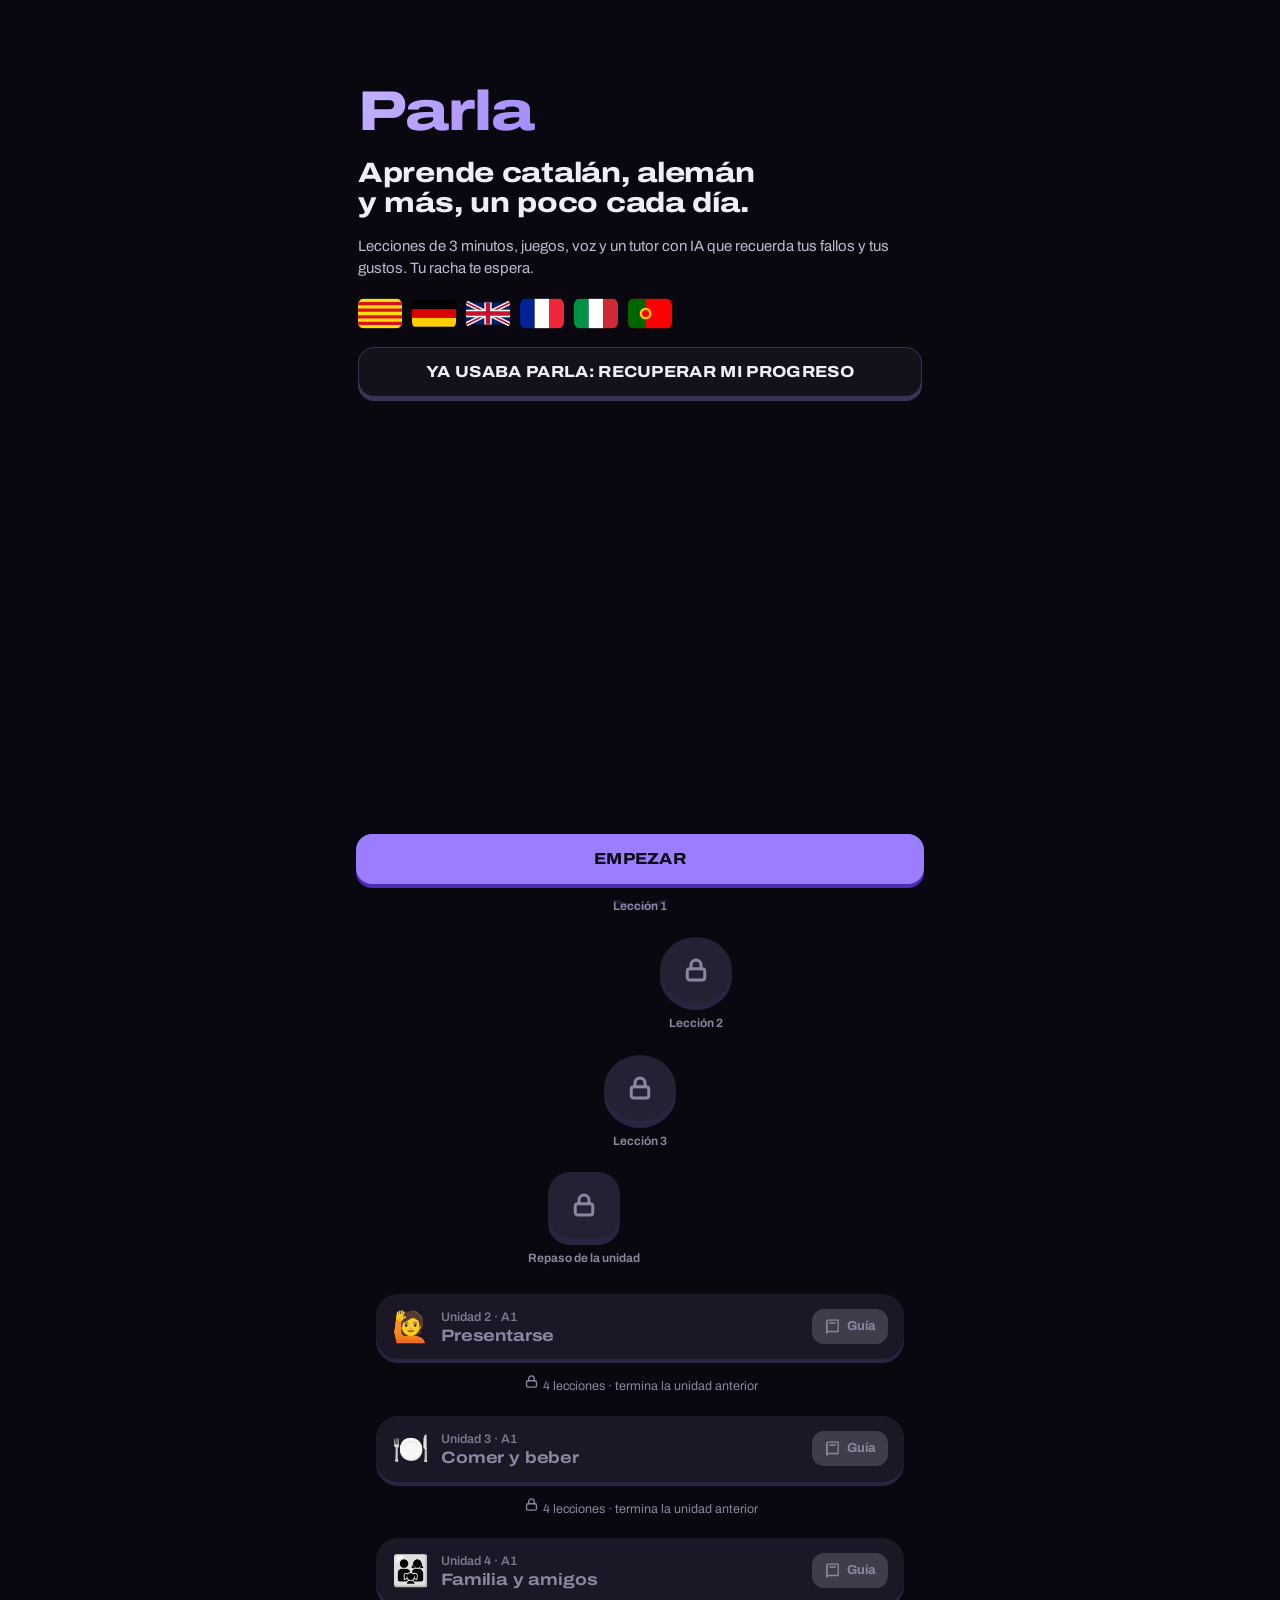
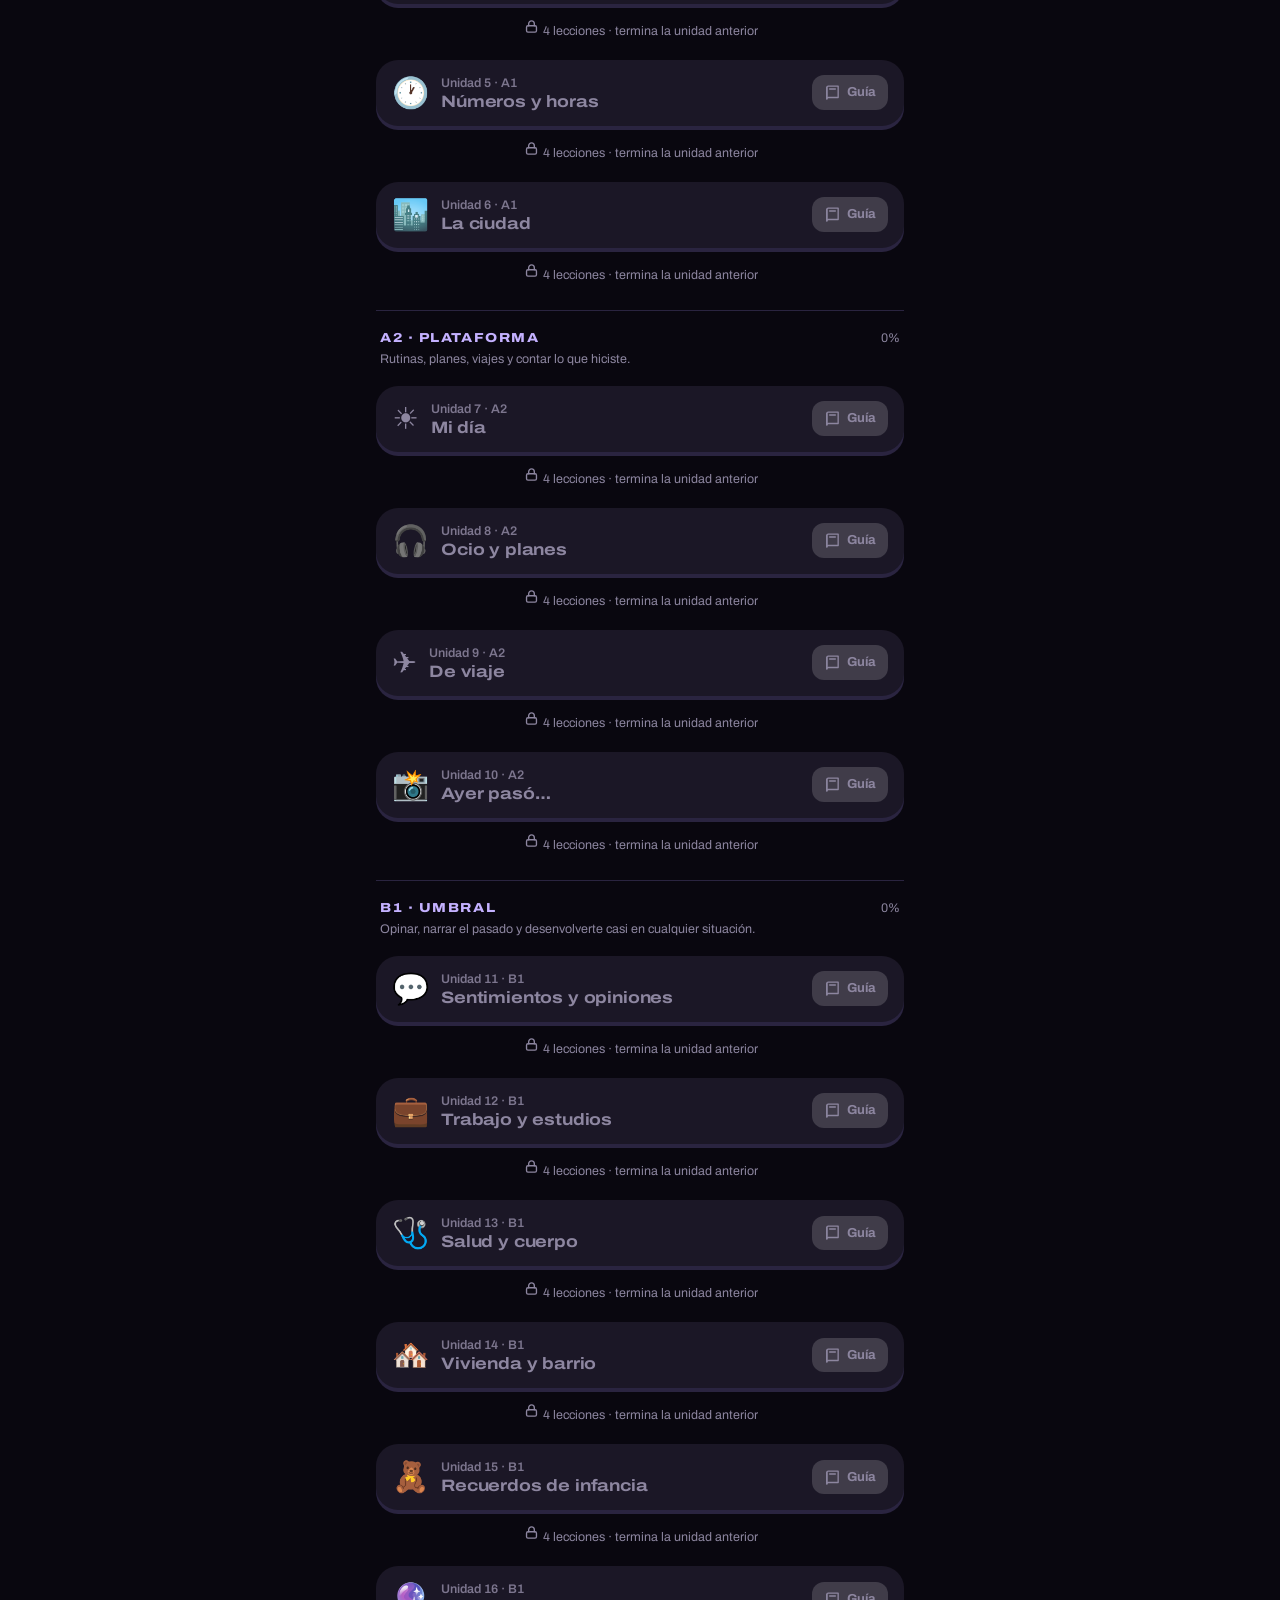
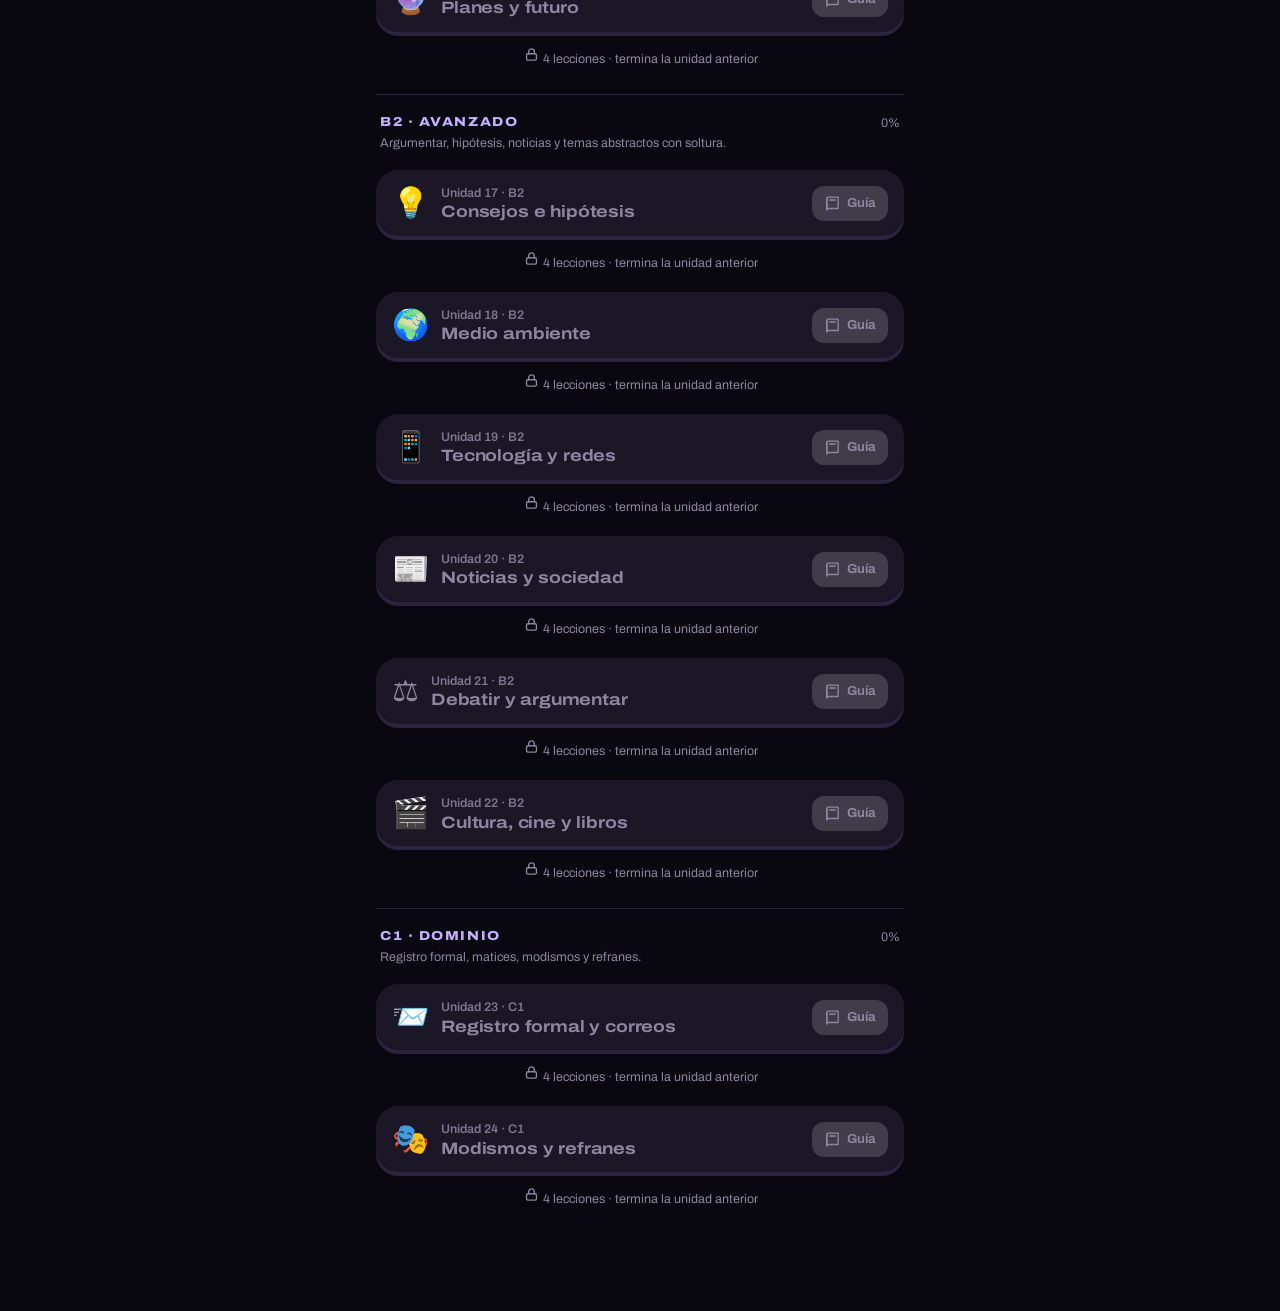
==== commit 83f308c6: "Progreso de invitados, gramática, actividades de hablar y niveles B1-C1 (en curso) - Almacenamiento:" ====
--- a/index.html
+++ b/index.html
@@ -219,6 +219,13 @@
 
 /* ---------- camino ---------- */
 .unit{display:flex;flex-direction:column;gap:6px}
+.level-div{display:flex;flex-direction:column;gap:2px;padding:18px 4px 2px;border-top:1px solid var(--line);margin-top:6px}
+.level-div .lv{font-size:13px;font-weight:800;letter-spacing:.12em;text-transform:uppercase;color:var(--accent-hi);font-stretch:116%}
+.ladder{display:grid;grid-template-columns:repeat(5,1fr);gap:6px;margin-top:8px}
+.ladder .st{display:flex;flex-direction:column;gap:4px;align-items:center;font-size:11px;font-weight:750;color:var(--fg-3)}
+.ladder .st .b{width:100%;height:8px;border-radius:9px;background:var(--surface-3);overflow:hidden}
+.ladder .st .b i{display:block;height:100%;background:linear-gradient(90deg,var(--accent-lo),var(--accent))}
+.ladder .st.cur{color:var(--accent-hi)}
 .unit-head{display:flex;align-items:center;gap:12px;padding:14px 16px;border-radius:var(--r-xl);background:linear-gradient(120deg,var(--accent-lo),color-mix(in srgb,var(--accent-lo) 55%,#1b0f45));color:#fff;box-shadow:0 4px 0 var(--accent-deep)}
 .unit-head.lock{background:var(--surface-2);color:var(--fg-3);box-shadow:0 4px 0 var(--line)}
 .unit-head .u-ic{font-size:30px;line-height:1}
@@ -585,62 +592,77 @@
 // ---- 01-store.js ----
 /* ============ Parla · almacenamiento ============
    Dentro de Claude (artefacto): base de datos del artefacto, en la carpeta privada de cada persona
-   (data/users/<id>/…). Cada persona con la que compartes la app tiene su propio progreso.
-   Fuera de Claude, o si la persona solo tiene permiso de lectura: localStorage de este navegador.
-   Cada documento se guarda también en local; si una escritura no llega (sin conexión), se reintenta. */
+   (data/users/<id>/…). Solo pueden escribir en ella el propietario y quien tenga permiso para guardar
+   (en un plan personal: invitados por correo como «Editor» y con el enlace público desactivado).
+   Quien entra con el enlace público tiene acceso de lectura: su progreso queda en este navegador.
+   En Safari (iPhone) el almacenamiento de las páginas incrustadas se borra al cerrar Safari, así que
+   esas personas pueden guardar y recuperar su progreso con un código (Ajustes → Tus datos).
+   Cada documento lleva su hora de guardado (_t): al cargar se usa siempre la copia más reciente. */
 const DOCS = ['profile', 'streak', 'memory', 'stats'];
 const Store = {
-  mode: 'local', db: null, user: null, uid: null, owner: true, inClaude: false,
-  docs: {}, pend: new Map(), fails: 0, P: 'parla1:', warned: false,
+  mode: 'local', db: null, user: null, uid: null, owner: true, inClaude: false, readOnly: false, canWrite: null,
+  docs: {}, pend: new Map(), fails: 0, P: 'parla1:', loadFailed: new Set(), changedSinceBackup: false,
 
   async init() {
     const c = window.claude;
     this.inClaude = !!(c && typeof c.use === 'function');
-    if (this.inClaude) {
-      try {
-        const res = await Promise.all([c.use('db'), c.use('user')]);
-        this.user = res[1] || null;
-        if (this.user) {
-          try { this.uid = await this.user.id(); } catch (e) { this.uid = null; }
-          try { this.owner = await this.user.isOwner(); } catch (e) { this.owner = true; }
-        }
-        if (res[0] && this.uid) { this.db = res[0]; this.mode = 'cloud'; }
-      } catch (e) { console.warn('db no disponible', e); }
-    }
-  },
+    if (!this.inClaude) return;
+    try {
+      const res = await Promise.all([c.use('db'), c.use('user')]);
+      this.db = res[0] || null; this.user = res[1] || null;
+      if (this.user) {
+        try { this.uid = await this.user.id(); } catch (e) { this.uid = null; }
+        try { this.owner = await this.user.isOwner(); } catch (e) { this.owner = true; }
+        try { this.canWrite = await this.user.can('data.write'); } catch (e) { this.canWrite = null; }
+      }
+      if (this.db && this.uid) {
+        // false = la plataforma ya dice que no puede escribir (p. ej., entra por el enlace público)
+        if (this.canWrite === false || (this.canWrite !== true && !this.owner && this.lsGet('ro:' + this.uid))) this.readOnly = true;
+        else this.mode = 'cloud';
+      } else if (this.inClaude) this.readOnly = true;
+    } catch (e) { console.warn('db no disponible', e); this.readOnly = true; }
+  },
+  /* En Safari/iOS, lo que guarda una página incrustada (como un artefacto) se borra al cerrar el navegador. */
+  ephemeral() { return this.inClaude && this.mode !== 'cloud' && (/iP(hone|ad|od)/.test(navigator.userAgent) || (/Safari\//.test(navigator.userAgent) && !/Chrome|Chromium|Edg|Firefox|Android/.test(navigator.userAgent))); },
 
   lsGet(k) { try { const v = localStorage.getItem(this.P + k); return v ? JSON.parse(v) : null; } catch (e) { return null; } },
   lsSet(k, v) { try { if (v == null) localStorage.removeItem(this.P + k); else localStorage.setItem(this.P + k, JSON.stringify(v)); return true; } catch (e) { return false; } },
-  mirrorKey(name) { return (this.mode === 'cloud' ? 'c:' + this.uid + ':' : '') + name; },
+  cloudKey(name) { return 'c:' + this.uid + ':' + name; },
+  localKey(name) { return (this.uid ? 'u:' + this.uid + ':' : '') + name; },
   ref(name) { return this.db.doc('data/users/' + this.uid + '/' + name); },
+  /* Copias locales posibles (incluidas las de versiones anteriores de la app), de la más fiable a la menos. */
+  localCandidates(name) {
+    const keys = uniq([this.localKey(name), name].concat(this.uid ? [this.cloudKey(name)] : []));
+    return keys.map((k, i) => { const v = this.lsGet(k); if (!v) return null; const data = v.data !== undefined ? v.data : v; return data ? { data, t: (data && data._t) || 0, rank: i, dirty: !!v.dirty } : null; }).filter(Boolean);
+  },
+  newest(list) { return list.slice().sort((a, b) => (b.t - a.t) || (a.rank - b.rank))[0] || null; },
 
   async load(name) {
     if (Object.prototype.hasOwnProperty.call(this.docs, name)) return this.docs[name];
-    const mirror = this.lsGet(this.mirrorKey(name));
+    const local = this.newest(this.localCandidates(name));
     let data = null;
     if (this.mode === 'cloud') {
-      if (mirror && mirror.dirty) { data = mirror.data; this.save(name, data, 200); }
-      else {
-        let ok = false;
-        for (let i = 0; i < 2 && !ok; i++) {
-          try { const s = await this.ref(name).get(); data = s.exists ? clone(s.data()) : null; ok = true; }
-          catch (e) { if (e && e.code === 'unavailable' && i === 0) { await sleep(400 + Math.random() * 500); continue; } break; }
-        }
-        if (!ok) data = mirror ? mirror.data : null;
-        else this.lsSet(this.mirrorKey(name), data == null ? null : { data });
+      let ok = false, cloud = null;
+      for (let i = 0; i < 3 && !ok; i++) {
+        try { const s = await this.ref(name).get(); cloud = s.exists ? clone(s.data()) : null; ok = true; }
+        catch (e) { if (e && (e.code === 'unavailable' || e.code === 'resource_exhausted')) { await sleep(500 + Math.random() * 700 * (i + 1)); continue; } break; }
       }
-    } else data = mirror ? (mirror.data !== undefined ? mirror.data : mirror) : null;
+      if (!ok) { if (!local) this.loadFailed.add(name); data = local ? local.data : null; }
+      else if (local && (!cloud || (local.t && local.t > ((cloud && cloud._t) || 0)))) { data = local.data; this.save(name, data, 300); }
+      else { data = cloud; if (cloud) this.lsSet(this.cloudKey(name), { data: cloud }); }
+    } else data = local ? local.data : null;
     this.docs[name] = data;
     return data;
   },
   get(name) { return this.docs[name]; },
 
   save(name, data, delay) {
-    this.docs[name] = data;
+    if (data && typeof data === 'object') data._t = Date.now();
+    this.docs[name] = data; this.changedSinceBackup = true;
     const json = JSON.stringify(data);
-    if (json.length > 240000) console.warn('Documento grande', name, json.length);
-    this.lsSet(this.mirrorKey(name), this.mode === 'cloud' ? { data, dirty: true } : { data });
-    if (this.mode !== 'cloud') return;
+    if (json && json.length > 240000) console.warn('Documento grande', name, json.length);
+    if (this.mode !== 'cloud') { this.lsSet(this.localKey(name), { data }); return; }
+    this.lsSet(this.cloudKey(name), { data, dirty: true });
     const p = this.pend.get(name) || {};
     clearTimeout(p.t);
     p.t = setTimeout(() => this.flushOne(name), delay == null ? 600 : delay);
@@ -654,57 +676,72 @@
     try {
       await this.ref(name).set(data == null ? {} : data);
       this.fails = 0;
-      if (this.docs[name] === data) { this.pend.delete(name); this.lsSet(this.mirrorKey(name), { data }); }
+      if (this.docs[name] === data) { this.pend.delete(name); this.lsSet(this.cloudKey(name), { data }); }
       else { p.busy = false; p.t = setTimeout(() => this.flushOne(name), 200); }
     } catch (e) {
       p.busy = false;
       const code = (e && e.code) || 'unavailable';
-      if (code === 'invalid_argument' || code === 'transform_error' || code === 'revoked' || code === 'not_granted') {
-        // Sin permiso de escritura (p. ej., compartida como «Lector»): el progreso pasa a este dispositivo.
-        this.toLocal();
-      } else if (code === 'quota_exceeded') {
-        toast('El almacenamiento de la app está lleno. Exporta una copia en Ajustes.');
-      } else {
-        this.fails++;
-        p.t = setTimeout(() => this.flushOne(name), Math.min(30000, 1500 * Math.pow(2, Math.min(this.fails, 4))));
-      }
+      if (code === 'invalid_argument' || code === 'transform_error' || code === 'revoked' || code === 'not_granted') this.toLocal();
+      else if (code === 'quota_exceeded') toast('El almacenamiento de la app está lleno. Exporta una copia en Ajustes.');
+      else { this.fails++; p.t = setTimeout(() => this.flushOne(name), Math.min(30000, 1500 * Math.pow(2, Math.min(this.fails, 4)))); }
     }
   },
+  /* Sin permiso de escritura: el progreso pasa a este navegador y no vuelve a intentarse la nube. */
   toLocal() {
     if (this.mode !== 'cloud') return;
-    const docs = this.docs; this.mode = 'local'; this.pend.forEach((p) => clearTimeout(p.t)); this.pend.clear();
-    Object.keys(docs).forEach((k) => this.lsSet(this.mirrorKey(k), { data: docs[k] }));
-    if (!this.warned) { this.warned = true; toast('Tu progreso se guardará en este dispositivo: pide a quien te invitó acceso de «Colaborador» para guardarlo en la nube.', 6000); }
+    this.mode = 'local'; this.readOnly = true; this.pend.forEach((p) => clearTimeout(p.t)); this.pend.clear();
+    if (this.uid) this.lsSet('ro:' + this.uid, 1);
+    Object.keys(this.docs).forEach((k) => { if (this.docs[k] != null) this.lsSet(this.localKey(k), { data: this.docs[k] }); this.lsSet(this.cloudKey(k), null); });
+    if (typeof onReadOnly === 'function') onReadOnly();
   },
   async flushAll() { await Promise.all(Array.from(this.pend.keys()).map((k) => this.flushOne(k))); },
 
-  /* ---- clasificación con amigos (solo dentro de Claude) ---- */
+  /* ---- clasificación con amigos (solo dentro de Claude; leer también en solo lectura) ---- */
   async boardWrite(data) {
     if (this.mode !== 'cloud') return;
-    try { await this.db.doc('board/' + this.uid).set(data); } catch (e) { /* lectura sola: sin clasificación */ }
+    try { await this.db.doc('board/' + this.uid).set(data); } catch (e) { /* sin permiso: sin clasificación */ }
   },
   boardWatch(cb) {
-    if (this.mode !== 'cloud') { cb(null); return () => {}; }
+    if (!this.db) { cb(null); return () => {}; }
     try { return this.db.collection('board').onSnapshot((s) => cb(s.docs.filter((d) => d.exists).map((d) => Object.assign({ id: d.id }, d.data()))), () => cb(null)); }
     catch (e) { cb(null); return () => {}; }
   },
 
-  /* ---- copia de seguridad ---- */
+  /* ---- copia de seguridad (archivo y código de progreso) ---- */
   allNames() { return Object.keys(this.docs).filter((k) => this.docs[k] != null); },
-  exportAll() { const o = { app: 'parla', v: 1, at: new Date().toISOString(), docs: {} }; this.allNames().forEach((k) => { o.docs[k] = this.docs[k]; }); return o; },
+  exportAll(noChat) { const o = { app: 'parla', v: 1, at: new Date().toISOString(), docs: {} }; this.allNames().filter((k) => !(noChat && k.indexOf('chat_') === 0)).forEach((k) => { o.docs[k] = this.docs[k]; }); return o; },
   async importAll(o) {
     if (!o || o.app !== 'parla' || !o.docs) throw new Error('formato');
     Object.keys(o.docs).forEach((k) => this.save(k, o.docs[k], 50));
+    this.changedSinceBackup = false;
     await sleep(300); await this.flushAll();
+  },
+  async packCode() {
+    const json = JSON.stringify(this.exportAll(true));
+    let bytes = new TextEncoder().encode(json), tag = 'PARLA1.';
+    try {
+      if (typeof CompressionStream === 'function') { bytes = new Uint8Array(await new Response(new Blob([bytes]).stream().pipeThrough(new CompressionStream('deflate-raw'))).arrayBuffer()); tag = 'PARLA2.'; }
+    } catch (e) { tag = 'PARLA1.'; bytes = new TextEncoder().encode(json); }
+    let s = ''; for (let i = 0; i < bytes.length; i += 0x8000) s += String.fromCharCode.apply(null, bytes.subarray(i, i + 0x8000));
+    this.changedSinceBackup = false;
+    return tag + btoa(s).replace(/\+/g, '-').replace(/\//g, '_').replace(/=+$/, '');
+  },
+  async unpackCode(code) {
+    const m = /PARLA([12])\.([A-Za-z0-9_-]+)/.exec(String(code || '').replace(/\s+/g, ''));
+    if (!m) throw new Error('codigo');
+    const b = m[2].replace(/-/g, '+').replace(/_/g, '/'); const raw = atob(b + '==='.slice((b.length + 3) % 4));
+    let bytes = new Uint8Array(raw.length); for (let i = 0; i < raw.length; i++) bytes[i] = raw.charCodeAt(i);
+    if (m[1] === '2') bytes = new Uint8Array(await new Response(new Blob([bytes]).stream().pipeThrough(new DecompressionStream('deflate-raw'))).arrayBuffer());
+    return JSON.parse(new TextDecoder().decode(bytes));
   },
   async wipe() {
     const names = this.allNames();
     for (const k of names) {
-      this.docs[k] = null; this.lsSet(this.mirrorKey(k), null);
+      this.docs[k] = null;
       if (this.mode === 'cloud') { try { await this.ref(k).delete(); } catch (e) {} }
     }
     if (this.mode === 'cloud') { try { await this.db.doc('board/' + this.uid).delete(); } catch (e) {} }
-    try { Object.keys(localStorage).filter((k) => k.indexOf(this.P) === 0).forEach((k) => localStorage.removeItem(k)); } catch (e) {}
+    try { Object.keys(localStorage).filter((k) => k.indexOf(this.P) === 0 && k !== this.P + 'theme' && k !== this.P + 'apiKey').forEach((k) => localStorage.removeItem(k)); } catch (e) {}
   },
 };
 window.addEventListener('online', () => { Store.fails = 0; Store.pend.forEach((p, k) => { clearTimeout(p.t); p.t = setTimeout(() => Store.flushOne(k), 100); }); });
@@ -1041,6 +1078,160 @@
       'Treballo des de casa dos dies.|Trabajo desde casa dos días.', "M'agradaria millorar el meu català.|Me gustaría mejorar mi catalán."],
     tip: '«La feina» = el trabajo (también «el treball»).\n\n«El cap» es el jefe… y también la cabeza.\n\nCondicional: «m\'agradaria» (me gustaría), «podries» (podrías).' },
 ];
+
+// ---- 04b-course-ca-13-18.js ----
+/* Parla · catalán · unidades 13-18 (B1-B2) */
+CA_UNITS.push(
+  { id: 'salut', t: 'Salud y cuerpo', cefr: 'B1', icon: '🩺', gr: ['drill:febles'],
+    w: ['em fa mal|me duele|🤕', 'el metge;la metgessa|el médico;la médica|🧑‍⚕️', "l'esquena|la espalda|🧍|f", 'la cama|la pierna|🦵', 'la gola|la garganta|🧣',
+      'la febre|la fiebre|🤒', 'el refredat|el resfriado;el catarro|🤧', 'la farmàcia|la farmacia|💊', 'la recepta|la receta|📋', 'trobar-se malament|encontrarse mal|🤢'],
+    s: ['Em fa mal la gola.|Me duele la garganta.',
+      'Em fan mal les cames de tant caminar.|Me duelen las piernas de tanto caminar.;Me duelen las piernas de tanto andar.',
+      "Em fa mal l'esquena i no puc dormir bé.|Me duele la espalda y no puedo dormir bien.",
+      'Em trobo malament: tinc un refredat i una mica de febre.|Me encuentro mal: tengo un resfriado y un poco de fiebre.;Me encuentro mal: tengo un catarro y un poco de fiebre.;Me encuentro mal: tengo un resfriado y algo de fiebre.',
+      'Has anat al metge? Sí, hi vaig anar ahir.;Has anat al metge? Sí, ahir hi vaig anar.|¿Has ido al médico? Sí, fui ayer.;¿Has ido al médico? Sí, ayer fui.',
+      'Vas a la farmàcia? Sí, ara hi vaig.;Vas a la farmàcia? Sí, hi vaig ara.|¿Vas a la farmacia? Sí, ahora voy.;¿Vas a la farmacia? Sí, voy ahora.',
+      'Quantes pastilles prens? En prenc dues al dia.|¿Cuántas pastillas tomas? Tomo dos al día.;¿Cuántas pastillas te tomas? Me tomo dos al día.',
+      'On és la recepta? No la trobo enlloc.|¿Dónde está la receta? No la encuentro por ninguna parte.;¿Dónde está la receta? No la encuentro en ningún sitio.;¿Dónde está la receta? No la encuentro en ninguna parte.'],
+    tip: "«Fer mal» = doler: «Em fa mal la gola» (me duele la garganta). Si lo que duele es plural, el verbo va en plural: «Em fan mal les cames». ¡Ojo! «La cama» es la pierna.\n\nEl catalán tiene dos pronombres que el castellano no usa: «hi» sustituye un lugar («Vas a la farmàcia? Sí, hi vaig») y «en» sustituye una cantidad o algo indeterminado («Quantes pastilles prens? En prenc dues»). En castellano simplemente se omiten: «sí, voy», «tomo dos».\n\n«El, la, els, les» funcionan como lo, la, los, las: «No la trobo»." },
+  { id: 'habitatge', t: 'Vivienda y barrio', cefr: 'B1', icon: '🏘️', gr: ['drill:preposicions'],
+    w: ['el pis|el piso|🏢', 'llogar|alquilar|🔑', 'el lloguer|el alquiler|💶', 'el veí;la veïna|el vecino;la vecina|👋', 'el barri|el barrio|🏙️',
+      'la cuina|la cocina|🍳', "l'ascensor|el ascensor|🛗|m", 'les obres|las obras|🚧', 'el soroll|el ruido|🔊', 'el propietari;la propietària|el propietario;la propietaria;el casero;la casera|🗝️'],
+    s: ['Visc en un pis petit al centre de Sabadell.|Vivo en un piso pequeño en el centro de Sabadell.',
+      'Busco un pis per a dues persones amb ascensor.|Busco un piso para dos personas con ascensor.',
+      'Lloguem el pis per nou-cents euros al mes.;Lloguem el pis per 900 euros al mes.|Alquilamos el piso por novecientos euros al mes.;Alquilamos el piso por 900 euros al mes.',
+      'Comparteixo pis amb dos companys de la universitat.|Comparto piso con dos compañeros de la universidad.',
+      'Els veïns de dalt fan molt de soroll a la nit.|Los vecinos de arriba hacen mucho ruido por la noche.;Los vecinos de arriba hacen mucho ruido de noche.',
+      'Estem fent obres a la cuina i al bany.|Estamos haciendo obras en la cocina y en el baño.;Estamos de obras en la cocina y en el baño.',
+      "M'agrada passejar pel barri els diumenges.|Me gusta pasear por el barrio los domingos.",
+      'El propietari ens vol apujar el lloguer.;El propietari vol apujar-nos el lloguer.;El propietari ens vol pujar el lloguer.;El propietari vol pujar-nos el lloguer.|El propietario nos quiere subir el alquiler.;El propietario quiere subirnos el alquiler.;El casero nos quiere subir el alquiler.;El casero quiere subirnos el alquiler.'],
+    tip: '¿«A» o «en»? Con artículo definido y con nombres de lugar se usa «a»: «Visc a Sabadell», «al centre», «a la cuina». Delante de «un», «aquest» o «algun» se prefiere «en»: «Visc en un pis petit».\n\n«Amb» = con: «Comparteixo pis amb dos companys».\n\n«Per» indica precio, causa o el lugar por donde se pasa: «per nou-cents euros», «pel barri». «Per a» indica destinatario o finalidad: «un pis per a dues persones». Delante de un infinitivo basta con «per»: «per estalviar».' },
+  { id: 'records', t: 'Recuerdos de infancia', cefr: 'B1', icon: '🧸', gr: ['conj:imperf'],
+    w: ['la infància|la infancia|🧸', 'quan era petit;quan era petita;de petit;de petita|cuando era pequeño;cuando era pequeña;de pequeño;de pequeña|🎈', "l'escola|el colegio;la escuela|🏫|f", 'el mestre;la mestra|el maestro;la maestra|🧑‍🏫', 'la joguina|el juguete|🪀',
+      'el poble|el pueblo|🏡', "l'estiu|el verano|🌞|m", 'sovint|a menudo;con frecuencia|🔁', 'enyorar;trobar a faltar|echar de menos;añorar|🥺', 'recordar|recordar;acordarse|🧠'],
+    s: ['Quan era petit, vivia en un poble de muntanya.;Quan era petita, vivia en un poble de muntanya.;De petit vivia en un poble de muntanya.;De petita vivia en un poble de muntanya.|Cuando era pequeño, vivía en un pueblo de montaña.;Cuando era pequeña, vivía en un pueblo de montaña.;De pequeño vivía en un pueblo de montaña.;De pequeña vivía en un pueblo de montaña.',
+      'Enyoro els estius que passàvem a casa dels avis.;Trobo a faltar els estius que passàvem a casa dels avis.|Echo de menos los veranos que pasábamos en casa de los abuelos.;Añoro los veranos que pasábamos en casa de los abuelos.',
+      "Al pati de l'escola jugàvem sovint a futbol.;Al pati de l'escola sovint jugàvem a futbol.|En el patio del colegio jugábamos a menudo al fútbol.;En el patio del colegio a menudo jugábamos al fútbol.;En el patio de la escuela jugábamos a menudo al fútbol.",
+      'La meva mestra es deia Montse i era molt simpàtica.|Mi maestra se llamaba Montse y era muy simpática.',
+      'La meva joguina preferida era un tren de fusta.|Mi juguete preferido era un tren de madera.;Mi juguete favorito era un tren de madera.',
+      'Jugava al parc quan va començar a ploure.|Jugaba en el parque cuando empezó a llover.;Estaba jugando en el parque cuando empezó a llover.',
+      'Ahir vaig trobar una foto de quan tenia sis anys.|Ayer encontré una foto de cuando tenía seis años.',
+      "Recordo que el meu avi m'explicava contes cada nit.|Recuerdo que mi abuelo me contaba cuentos cada noche.;Recuerdo que mi abuelo me contaba cuentos todas las noches."],
+    tip: "L'imperfet describe cómo eran las cosas o lo que se hacía habitualmente, igual que en castellano: «Quan era petit, vivia en un poble» (vivía). Las terminaciones regulares son -ava, -àvem en la primera conjugación (jugava, jugàvem) e -ia, -íem en las demás (llegia, llegíem). Irregulares frecuentes: ser → era, fer → feia, dir → deia.\n\nPara las acciones puntuales se usa el pasado perifrástico: «Jugava al parc quan va començar a ploure» (jugaba… cuando empezó a llover). Es el mismo contraste que en castellano.\n\n«Enyorar» o «trobar a faltar» = echar de menos." },
+  { id: 'futur', t: 'Planes y futuro', cefr: 'B1', icon: '🔮', gr: ['conj:fut', 'conj:cond'],
+    w: ["l'any que ve;l'any vinent|el año que viene;el año próximo|🎆|m", 'aviat|pronto|⏳', 'el somni|el sueño|🌠', 'el pla|el plan|🧭', "l'objectiu|el objetivo|🎯|m",
+      'estalviar|ahorrar|🐷', 'aconseguir|conseguir;lograr|🏆', 'canviar de feina|cambiar de trabajo|🔄', 'segurament|seguramente;probablemente|🤔', "tard o d'hora|tarde o temprano|⌛"],
+    s: ["L'any que ve viatjaré a Islàndia amb la meva parella.;L'any vinent viatjaré a Islàndia amb la meva parella.|El año que viene viajaré a Islandia con mi pareja.;El año próximo viajaré a Islandia con mi pareja.",
+      "Quan acabi la carrera, buscaré feina a l'estranger.|Cuando acabe la carrera, buscaré trabajo en el extranjero.;Cuando termine la carrera, buscaré trabajo en el extranjero.",
+      'Aquest any estalviaré per comprar-me un cotxe.|Este año ahorraré para comprarme un coche.',
+      'Segurament canviaré de feina aviat.;Segurament aviat canviaré de feina.|Seguramente cambiaré de trabajo pronto.;Probablemente cambiaré de trabajo pronto.;Seguramente pronto cambiaré de trabajo.',
+      "Tard o d'hora aconseguiràs el teu objectiu.|Tarde o temprano conseguirás tu objetivo.;Tarde o temprano lograrás tu objetivo.",
+      'Podries ajudar-me amb la mudança?;Em podries ajudar amb la mudança?|¿Podrías ayudarme con la mudanza?;¿Me podrías ayudar con la mudanza?',
+      "Voldria parlar amb vosaltres dels plans per a l'estiu.|Querría hablar con vosotros de los planes para el verano.;Quisiera hablar con vosotros de los planes para el verano.;Me gustaría hablar con vosotros de los planes para el verano.",
+      'Algun dia faré realitat el meu somni.|Algún día haré realidad mi sueño.;Algún día cumpliré mi sueño.'],
+    tip: 'El futuro se forma como en castellano, con el infinitivo y las terminaciones -é, -às, -à, -em, -eu, -an: viatjaré, viatjaràs, viatjarem. Irregulares frecuentes: fer → faré, anar → aniré, venir → vindré, tenir → tindré.\n\nCon «quan» referido al futuro se usa el subjuntivo, igual que en castellano: «Quan acabi la carrera, buscaré feina» (cuando acabe…).\n\nEl condicional suaviza las peticiones: «Podries ajudar-me?», «Voldria parlar amb vosaltres». Termina en -ia: parlaria, podries, voldríem.' },
+  { id: 'hipotesis', t: 'Consejos e hipótesis', cefr: 'B2', icon: '💡', gr: ['conj:cond', 'conj:imperfsubj'],
+    w: ['jo que tu;jo en el teu lloc;si jo fos tu|yo que tú;yo en tu lugar;si yo fuera tú|🫵', 'el consell|el consejo|💡', 'aconsellar|aconsejar|🗣️', 'el dubte|la duda|❓', 'tant de bo|ojalá|🤞',
+      'guanyar|ganar|🥇', 'la loteria|la lotería|🎟️', 'arriscar-se|arriesgarse|🎲', 'equivocar-se|equivocarse|❌', 'val la pena;paga la pena|vale la pena;merece la pena|✨'],
+    s: ['Si tingués més temps, aprendria a tocar la guitarra.|Si tuviera más tiempo, aprendería a tocar la guitarra.;Si tuviese más tiempo, aprendería a tocar la guitarra.',
+      'Si guanyés la loteria, deixaria la feina i viatjaria pel món.|Si ganara la lotería, dejaría el trabajo y viajaría por el mundo.;Si ganase la lotería, dejaría el trabajo y viajaría por el mundo.',
+      "Jo que tu, no m'arriscaria tant. No val la pena.;Jo en el teu lloc, no m'arriscaria tant. No val la pena.;Si jo fos tu, no m'arriscaria tant. No val la pena.|Yo que tú, no me arriesgaría tanto. No vale la pena.;Yo en tu lugar, no me arriesgaría tanto. No vale la pena.;Si yo fuera tú, no me arriesgaría tanto. No vale la pena.;Yo que tú, no me arriesgaría tanto. No merece la pena.",
+      "Et donaria un consell si me'l demanessis.|Te daría un consejo si me lo pidieras.;Te daría un consejo si me lo pidieses.",
+      'Tant de bo poguéssim anar-hi tots junts!;Tant de bo hi poguéssim anar tots junts!|¡Ojalá pudiéramos ir todos juntos!;¡Ojalá pudiésemos ir todos juntos!',
+      'Què faries si et proposessin viure a Nova York?|¿Qué harías si te propusieran vivir en Nueva York?;¿Qué harías si te propusiesen vivir en Nueva York?',
+      'No et puc aconsellar, tinc els mateixos dubtes que tu.;No puc aconsellar-te, tinc els mateixos dubtes que tu.|No te puedo aconsejar, tengo las mismas dudas que tú.;No puedo aconsejarte, tengo las mismas dudas que tú.',
+      "Si m'haguessis escoltat, no t'hauries equivocat.|Si me hubieras escuchado, no te habrías equivocado.;Si me hubieses escuchado, no te habrías equivocado.;Si me hubieras escuchado, no te hubieras equivocado.;Si me hubieses escuchado, no te hubieras equivocado."],
+    tip: 'Para hipótesis poco probables el catalán usa la misma estructura que el castellano: «si» + imperfecto de subjuntivo + condicional. «Si tingués temps, viatjaria» = si tuviera tiempo, viajaría.\n\nEl imperfecto de subjuntivo se forma con -és: parlar → parlés, parléssim. Irregulares frecuentes: tenir → tingués, ser → fos, poder → pogués, fer → fes. Detrás del «si» condicional nunca va el condicional.\n\nPara aconsejar: «Jo que tu…», «Jo en el teu lloc…» o «Si jo fos tu…» + condicional: «Jo que tu, parlaria amb ella». Y para deseos difíciles, «tant de bo» + subjuntivo: «Tant de bo poguéssim anar-hi!».' },
+  { id: 'medi', t: 'Medio ambiente', cefr: 'B2', icon: '🌍', gr: ['drill:subjuntiu'],
+    w: ['el medi ambient|el medio ambiente|🌍', 'el canvi climàtic|el cambio climático|🌡️', 'reciclar|reciclar|♻️', 'els residus|los residuos|🗑️', 'la contaminació|la contaminación|🏭',
+      "l'energia|la energía|⚡|f", 'el contenidor|el contenedor|🚮', 'malbaratar|desperdiciar;malgastar|🚰', 'la sequera|la sequía|🏜️', 'cal que|hace falta que;es necesario que|❗'],
+    s: ['És important que tothom recicli el plàstic i el vidre.|Es importante que todo el mundo recicle el plástico y el vidrio.;Es importante que todos reciclen el plástico y el vidrio.',
+      'Cal que les empreses redueixin la contaminació.|Hace falta que las empresas reduzcan la contaminación.;Es necesario que las empresas reduzcan la contaminación.',
+      'No crec que el govern faci prou contra el canvi climàtic.|No creo que el gobierno haga lo suficiente contra el cambio climático.',
+      'Cal que tothom deixi de malbaratar aigua, sobretot amb aquesta sequera.|Hace falta que todo el mundo deje de desperdiciar agua, sobre todo con esta sequía.;Es necesario que todo el mundo deje de desperdiciar agua, sobre todo con esta sequía.;Hace falta que todo el mundo deje de malgastar agua, sobre todo con esta sequía.;Es necesario que todo el mundo deje de malgastar agua, sobre todo con esta sequía.',
+      'Vull que llencis els residus orgànics al contenidor marró.|Quiero que tires los residuos orgánicos al contenedor marrón.',
+      'El canvi climàtic és el repte més gran del nostre temps.;El canvi climàtic és el repte més gran de la nostra època.|El cambio climático es el mayor reto de nuestro tiempo.;El cambio climático es el reto más grande de nuestro tiempo.;El cambio climático es el mayor desafío de nuestro tiempo.;El cambio climático es el mayor reto de nuestra época.',
+      "Hem d'apostar per l'energia solar perquè l'aire sigui més net.|Tenemos que apostar por la energía solar para que el aire esté más limpio.;Debemos apostar por la energía solar para que el aire esté más limpio.",
+      'És una pena que la contaminació faci tant de mal al medi ambient.;És una llàstima que la contaminació faci tant de mal al medi ambient.|Es una pena que la contaminación haga tanto daño al medio ambiente.;Es una lástima que la contaminación haga tanto daño al medio ambiente.'],
+    tip: "Con expresiones de necesidad, importancia, deseo o valoración el catalán usa el subjuntivo, igual que el castellano: «És important que tothom recicli» (que todo el mundo recicle), «Vull que llencis el plàstic al contenidor groc».\n\n«Cal» es la forma más natural de decir «hace falta» o «es necesario»: «Cal que…» + subjuntivo, o «cal» + infinitivo para hablar en general: «Cal reciclar més».\n\nPresente de subjuntivo: parlar → parli, parlis, parli, parlem, parleu, parlin. Irregulares: fer → faci, ser → sigui, reduir → redueixi. También tras «No crec que…» y «perquè» de finalidad: «perquè l'aire sigui més net»." }
+);
+
+// ---- 04c-course-ca-19-24.js ----
+/* Parla · catalán · unidades 19-24 (B2-C1) */
+CA_UNITS.push(
+  { id: 'tecno', t: 'Tecnología y redes', cefr: 'B2', icon: '📱', gr: ['drill:relatius'],
+    w: ['el mòbil|el móvil|📱', "l'ordinador|el ordenador|💻|m", 'les xarxes socials|las redes sociales|🌐', 'la contrasenya|la contraseña|🔐', "l'aplicació|la aplicación|📲|f",
+      'la intel·ligència artificial|la inteligencia artificial|🤖', 'descarregar|descargar|⬇️', 'penjar una foto|subir una foto;colgar una foto|🤳', 'la pantalla|la pantalla|🖥️', 'el missatge|el mensaje|✉️'],
+    s: ['El mòbil que em vas regalar ja no funciona.|El móvil que me regalaste ya no funciona.;El móvil que me regalaste ya no va.',
+      "L'amic a qui vaig enviar el missatge encara no m'ha contestat.;L'amic al qual vaig enviar el missatge encara no m'ha contestat.;L'amic a qui vaig enviar el missatge encara no m'ha respost.|El amigo al que envié el mensaje todavía no me ha contestado.;El amigo a quien envié el mensaje todavía no me ha contestado.;El amigo al que le envié el mensaje todavía no me ha contestado.;El amigo al que envié el mensaje aún no me ha contestado.;El amigo al que envié el mensaje todavía no me ha respondido.",
+      "El lloc web on vaig comprar l'ordinador ja no existeix.;La pàgina web on vaig comprar l'ordinador ja no existeix.|La página web donde compré el ordenador ya no existe.;La web donde compré el ordenador ya no existe.;El sitio web donde compré el ordenador ya no existe.;La página web en la que compré el ordenador ya no existe.",
+      'Aquest és el motiu pel qual no faig servir les xarxes socials.;Aquest és el motiu pel qual no utilitzo les xarxes socials.|Este es el motivo por el que no uso las redes sociales.;Este es el motivo por el cual no uso las redes sociales.;Este es el motivo por el que no utilizo las redes sociales.;Esta es la razón por la que no uso las redes sociales.',
+      'La intel·ligència artificial canviarà la manera com treballem.;La intel·ligència artificial canviarà la manera en què treballem.;La intel·ligència artificial canviarà la manera de treballar.|La inteligencia artificial cambiará la forma en que trabajamos.;La inteligencia artificial cambiará la manera en que trabajamos.;La inteligencia artificial cambiará nuestra forma de trabajar.;La inteligencia artificial cambiará nuestra manera de trabajar.',
+      "M'he descarregat una aplicació que tradueix textos a l'instant.;He descarregat una aplicació que tradueix textos a l'instant.|Me he descargado una aplicación que traduce textos al instante.;He descargado una aplicación que traduce textos al instante.;Me he bajado una aplicación que traduce textos al instante.",
+      'Has vist el vídeo que he penjat a les xarxes?|¿Has visto el vídeo que he subido a las redes?;¿Has visto el vídeo que he colgado en las redes?',
+      'Passo massa hores davant de la pantalla.;Passo massa hores davant la pantalla.|Paso demasiadas horas delante de la pantalla.;Paso demasiadas horas frente a la pantalla.'],
+    tip: "Los relativos: «que» sirve para sujeto y complemento directo: «el mòbil que em vas regalar».\n\nDetrás de preposición se usa «qui» para personas y «què» (con acento) para cosas: «l'amic a qui vaig escriure», «la manera en què treballem». Para ambos casos vale también «el qual, la qual, els quals, les quals»: «el motiu pel qual». En catalán cuidado se evita el calco «amb el que»: di «amb què» o «amb el qual».\n\n«On» = donde: «el lloc web on vaig comprar l'ordinador»." },
+  { id: 'societat', t: 'Noticias y sociedad', cefr: 'B2', icon: '📰', gr: ['drill:connectors'],
+    w: ['les notícies|las noticias|📰', "l'ajuntament|el ayuntamiento|🏛️|m", "l'alcaldessa|la alcaldesa|👩‍💼|f", 'el veí;la veïna|el vecino;la vecina|🏘️', 'les eleccions|las elecciones|🗳️',
+      'la manifestació|la manifestación|✊', 'el diari|el periódico;el diario|🗞️', 'tanmateix|sin embargo;no obstante|↩️', 'per tant|por lo tanto;por tanto|➡️', 'ja que|ya que;puesto que|🔗'],
+    s: ["El nou parc va ser inaugurat per l'alcaldessa.;El parc nou va ser inaugurat per l'alcaldessa.|El nuevo parque fue inaugurado por la alcaldesa.;El parque nuevo fue inaugurado por la alcaldesa.",
+      'Les eleccions municipals es celebren cada quatre anys.|Las elecciones municipales se celebran cada cuatro años.',
+      "S'ha aprovat una nova llei d'habitatge.|Se ha aprobado una nueva ley de vivienda.",
+      "Els veïns protesten davant l'ajuntament, ja que el projecte afecta el barri.;Els veïns protesten davant de l'ajuntament, ja que el projecte afecta el barri.|Los vecinos protestan frente al ayuntamiento, ya que el proyecto afecta al barrio.;Los vecinos protestan delante del ayuntamiento, ya que el proyecto afecta al barrio.;Los vecinos protestan ante el ayuntamiento, ya que el proyecto afecta al barrio.;Los vecinos protestan frente al ayuntamiento, puesto que el proyecto afecta al barrio.",
+      'El pressupost ha augmentat. Tanmateix, falten diners per a les escoles.|El presupuesto ha aumentado. Sin embargo, falta dinero para las escuelas.;El presupuesto ha aumentado. No obstante, falta dinero para las escuelas.',
+      "No hi havia prou vots i, per tant, la proposta no s'ha aprovat.;No hi havia prou vots, per tant, la proposta no s'ha aprovat.|No había suficientes votos y, por lo tanto, la propuesta no se ha aprobado.;No había suficientes votos y, por tanto, la propuesta no se ha aprobado.;No había bastantes votos y, por lo tanto, la propuesta no se ha aprobado.",
+      'Segons el diari, la manifestació va ser convocada pels sindicats.|Según el periódico, la manifestación fue convocada por los sindicatos.;Según el diario, la manifestación fue convocada por los sindicatos.',
+      "Es diu que l'alcaldessa no es tornarà a presentar.;Diuen que l'alcaldessa no es tornarà a presentar.;Es diu que l'alcaldessa no tornarà a presentar-se.|Se dice que la alcaldesa no se volverá a presentar.;Dicen que la alcaldesa no se volverá a presentar.;Se dice que la alcaldesa no volverá a presentarse.;Dicen que la alcaldesa no volverá a presentarse."],
+    tip: "Pasiva perifrástica: «ser» + participio, que concuerda con el sujeto: «La manifestació va ser convocada pels sindicats». Es muy propia de la prensa. En el día a día se prefiere la pasiva con «es»: «S'ha aprovat una llei», «Es lloguen pisos».\n\nConectores: «ja que» (ya que) introduce la causa, «per tant» (por lo tanto) la consecuencia y «tanmateix» (sin embargo) el contraste.\n\nOjo: «doncs» no tiene valor causal. No digas «No vinc, doncs estic cansat», sino «No vinc, ja que estic cansat»." },
+  { id: 'debat', t: 'Debatir y argumentar', cefr: 'B2', icon: '⚖️', gr: ['conj:subj', 'drill:subjuntiu'],
+    w: ["l'opinió|la opinión|🗯️|f", "l'argument|el argumento|🧩|m", 'el punt de vista|el punto de vista|👁️', 'opinar|opinar|🗨️', 'convèncer|convencer|🎯',
+      'matisar|matizar|🎨', 'estar en desacord|estar en desacuerdo|🙅', 'encara que|aunque|🔀', 'en canvi|en cambio|🔄', 'és a dir|es decir|💡'],
+    s: ['No crec que tinguis raó.|No creo que tengas razón.',
+      'No és cert que tothom pensi el mateix.;No és veritat que tothom pensi el mateix.;No és cert que tots pensin el mateix.|No es cierto que todo el mundo piense lo mismo.;No es verdad que todo el mundo piense lo mismo.;No es cierto que todos piensen lo mismo.',
+      "Encara que no hi estigui d'acord, respecto la teva opinió.;Encara que no hi estic d'acord, respecto la teva opinió.|Aunque no esté de acuerdo, respeto tu opinión.;Aunque no estoy de acuerdo, respeto tu opinión.",
+      'És important que tothom pugui opinar.|Es importante que todo el mundo pueda opinar.;Es importante que todos puedan opinar.',
+      "No és que no m'agradi, és que és massa car.|No es que no me guste, es que es demasiado caro.",
+      'Vull matisar el que has dit abans.;Vull matisar allò que has dit abans.|Quiero matizar lo que has dicho antes.;Quiero matizar lo que dijiste antes.',
+      'Entenc el teu punt de vista, però dubto que funcioni.|Entiendo tu punto de vista, pero dudo que funcione.',
+      'Per molt que insisteixis, no em convenceràs.|Por mucho que insistas, no me convencerás.;Por más que insistas, no me convencerás.'],
+    tip: 'Al negar una opinión, el verbo pasa a subjuntivo, igual que en castellano: «Crec que tens raó» → «No crec que tinguis raó». Lo mismo tras valoraciones y dudas: «És important que tothom pugui opinar», «Dubto que funcioni».\n\n«Encara que» (aunque) lleva indicativo para un hecho y subjuntivo para una hipótesis: «Encara que plogui, sortirem».\n\nSubjuntivos irregulares clave: sigui (sea), tingui (tenga), pugui (pueda), faci (haga), vulgui (quiera).' },
+  { id: 'cultura', t: 'Cultura, cine y libros', cefr: 'B2', icon: '🎬', gr: ['drill:febles2'],
+    w: ['la pel·lícula|la película|🎬', 'el llibre|el libro|📖', 'la novel·la|la novela|📕', "l'escriptor;l'escriptora|el escritor;la escritora|✍️|m", 'la rosa|la rosa|🌹',
+      'el teatre|el teatro|🎭', 'la llibreria|la librería|📚', "l'entrada|la entrada|🎟️|f", 'la cua|la cola|🚶', 'recomanar|recomendar|⭐'],
+    s: ["Aquest llibre és genial. Te'l deixo quan l'acabi.|Este libro es genial. Te lo dejo cuando lo acabe.;Este libro es genial. Te lo presto cuando lo acabe.;Este libro es genial. Te lo dejo cuando lo termine.;Este libro es genial. Te lo presto cuando lo termine.",
+      'Per Sant Jordi es regalen llibres i roses.|Por Sant Jordi se regalan libros y rosas.;Por San Jorge se regalan libros y rosas.;En Sant Jordi se regalan libros y rosas.;El día de Sant Jordi se regalan libros y rosas.',
+      'Has vist la nova pel·lícula? Te la recomano.;Has vist la pel·lícula nova? Te la recomano.|¿Has visto la nueva película? Te la recomiendo.;¿Has visto la película nueva? Te la recomiendo.',
+      "Si t'interessen les novel·les històriques, te'n puc deixar dues.;Si t'interessen les novel·les històriques, puc deixar-te'n dues.|Si te interesan las novelas históricas, te puedo dejar dos.;Si te interesan las novelas históricas, puedo dejarte dos.;Si te interesan las novelas históricas, te puedo prestar dos.;Si te interesan las novelas históricas, puedo prestarte dos.",
+      "La Marta em va demanar el guió i l'hi vaig enviar ahir.|Marta me pidió el guion y se lo envié ayer.;Marta me pidió el guion y se lo mandé ayer.",
+      "Llibres en català? N'hi ha molts en aquesta llibreria.;Llibres en català? En aquesta llibreria n'hi ha molts.|¿Libros en catalán? Hay muchos en esta librería.;¿Libros en catalán? En esta librería hay muchos.",
+      "L'escriptora em va signar la novel·la i me la va dedicar.|La escritora me firmó la novela y me la dedicó.",
+      "Tens entrades per al teatre? Me'n pots vendre una?;Tens entrades per al teatre? Pots vendre-me'n una?|¿Tienes entradas para el teatro? ¿Me puedes vender una?;¿Tienes entradas para el teatro? ¿Puedes venderme una?"],
+    tip: "Cuando se juntan dos pronombres débiles, el indirecto va delante, como en castellano: «Te'l deixo» (te lo dejo), «Me la pots deixar?» (¿me la puedes dejar?), «Te'n puc deixar dues» (te puedo dejar dos).\n\nLa gran diferencia está con «li»: donde el castellano dice «se lo», el catalán dice «l'hi»: «L'hi vaig enviar» = se lo envié (en femenino, «la hi»). Y «en» + «hi» da «n'hi»: «N'hi ha molts» = hay muchos.\n\nDetrás del verbo van con guion: «deixar-me-la», «vendre-me'n»." },
+  { id: 'formal', t: 'Registro formal y correos', cefr: 'C1', icon: '📨', gr: ['drill:registre'],
+    w: ['el correu electrònic;el correu|el correo electrónico;el correo;el email|📧', 'benvolgut;benvolguda|estimado;estimada|💌', 'atentament|atentamente|🖋️', 'vostè|usted|🎩', 'adjuntar|adjuntar|📎',
+      'la sol·licitud|la solicitud|📋', "l'assumpte|el asunto|🏷️|m", 'la cita prèvia|la cita previa|📅', 'agrair|agradecer|💐', 'el termini|el plazo|⏳'],
+    s: ['Li escric per sol·licitar informació sobre el curs.;Li escric per demanar informació sobre el curs.|Le escribo para solicitar información sobre el curso.;Le escribo para pedir información sobre el curso.',
+      'Benvolguda senyora Puig, gràcies per la seva resposta.;Benvolguda senyora Puig, moltes gràcies per la seva resposta.|Estimada señora Puig, gracias por su respuesta.;Estimada señora Puig, muchas gracias por su respuesta.',
+      'Us adjunto el formulari degudament emplenat.|Les adjunto el formulario debidamente cumplimentado.;Os adjunto el formulario debidamente cumplimentado.;Les adjunto el formulario debidamente rellenado.;Os adjunto el formulario debidamente rellenado.',
+      'Li agrairia que em confirmés la cita prèvia.|Le agradecería que me confirmara la cita previa.;Le agradecería que me confirmase la cita previa.',
+      'Quedo a la seva disposició per a qualsevol dubte.;Resto a la seva disposició per a qualsevol dubte.|Quedo a su disposición para cualquier duda.',
+      'El termini per presentar la sol·licitud acaba el 30 de juny.;El termini per a presentar la sol·licitud acaba el 30 de juny.;El termini per presentar la sol·licitud finalitza el 30 de juny.|El plazo para presentar la solicitud termina el 30 de junio.;El plazo para presentar la solicitud acaba el 30 de junio.;El plazo para presentar la solicitud finaliza el 30 de junio.',
+      "Podria indicar-me l'horari d'atenció al públic?;Em podria indicar l'horari d'atenció al públic?|¿Podría indicarme el horario de atención al público?;¿Me podría indicar el horario de atención al público?",
+      'Disculpin les molèsties i gràcies per endavant.;Perdonin les molèsties i gràcies per endavant.|Disculpen las molestias y gracias de antemano.;Disculpen las molestias y gracias por adelantado.;Perdonen las molestias y gracias de antemano.'],
+    tip: 'El trato de cortesía es «vostè» (usted) y «vostès» (ustedes), con el verbo en tercera persona: «Li escric per…», «la seva resposta», «Disculpin les molèsties». Cuando se escribe a una entidad, también es muy habitual «us»: «Us adjunto el formulari».\n\nFórmulas: se abre con «Benvolgut senyor» o «Benvolguda senyora» (estimado, estimada) y se cierra con «Atentament» o «Cordialment».\n\nPara pedir algo con educación: «Li agrairia que…» + imperfecto de subjuntivo: «Li agrairia que em confirmés la cita».' },
+  { id: 'modismes', t: 'Modismos y refranes', cefr: 'C1', icon: '🎭', gr: ['drill:connectors'],
+    w: ['ploure a bots i barrals|llover a cántaros|🌧️', 'fer el préssec|hacer el primo;hacer el tonto|🍑', 'ser més llest que la fam|ser más listo que el hambre|🦊', 'a la quinta forca|en el quinto pino|🗺️', 'tenir la mosca al nas|estar mosqueado|😤',
+      'qui dia passa, any empeny|vamos tirando;ir tirando|📆', 'fer-se el suec|hacerse el sueco|🙉', 'anar de bòlit|ir de cabeza;ir a tope|🏃', 'més content que un gínjol|más contento que unas castañuelas;más feliz que una perdiz|😁', 'fer-ne cinc cèntims|resumir;explicar brevemente|🪙'],
+    s: ['No surtis ara, que plou a bots i barrals.;No surtis ara, que està plovent a bots i barrals.|No salgas ahora, que llueve a cántaros.;No salgas ahora, que está lloviendo a cántaros.;No salgas ahora, que está diluviando.',
+      'Viu a la quinta forca, així que sempre arriba tard.|Vive en el quinto pino, así que siempre llega tarde.;Vive en el quinto pino, por eso siempre llega tarde.',
+      'Li vaig preguntar pels diners, però es va fer el suec.|Le pregunté por el dinero, pero se hizo el sueco.',
+      'No facis el préssec: aquesta oferta és una estafa.|No hagas el primo: esta oferta es una estafa.;No hagas el tonto: esta oferta es una estafa.',
+      'La Laia és més llesta que la fam. Tanmateix, de vegades s\'equivoca.;La Laia és més llesta que la fam. Tanmateix, a vegades s\'equivoca.|Laia es más lista que el hambre. Sin embargo, a veces se equivoca.;Laia es más lista que el hambre. No obstante, a veces se equivoca.',
+      'Avui el cap té la mosca al nas. Per tant, val més no dir-li res.;Avui el cap té la mosca al nas. Per tant, més val no dir-li res.|Hoy el jefe está mosqueado. Por lo tanto, más vale no decirle nada.;Hoy el jefe está mosqueado. Por tanto, más vale no decirle nada.;Hoy el jefe está mosqueado. Por lo tanto, es mejor no decirle nada.',
+      'Com va tot? Anem fent. Qui dia passa, any empeny.|¿Cómo va todo? Vamos tirando, día a día.;¿Qué tal todo? Vamos tirando, día a día.',
+      'Aquesta setmana vaig de bòlit amb la feina.|Esta semana voy de cabeza con el trabajo.;Esta semana voy a tope con el trabajo.;Esta semana voy muy liado con el trabajo.;Esta semana voy muy liada con el trabajo.'],
+    tip: 'Las frases hechas no se traducen palabra por palabra: «plou a bots i barrals» es «llueve a cántaros» y quien vive «a la quinta forca» vive en el quinto pino.\n\nAlgunas coinciden con el castellano («fer-se el suec», «més llest que la fam»), pero otras son muy propias: «fer el préssec» es hacer el primo, «tenir la mosca al nas» es estar mosqueado y «anar de bòlit», ir de cabeza.\n\n«Qui dia passa, any empeny» se dice con resignación: vamos tirando, día a día. Para enlazar ideas, recuerda «així que» y «per tant».' }
+);
 
 // ---- 05-course-de.js ----
 /* ============ Parla · curso de alemán (para hispanohablantes) ============
@@ -1138,6 +1329,83 @@
     tip: '«Feierabend» es el momento en que acaba la jornada: una palabra sin traducción exacta.\n\nLos adjetivos cambian según el caso: «in einer kleinen Firma».\n\n«die Uni» es la forma corta de «die Universität».' },
 ];
 
+// ---- 05b-course-de-13-18.js ----
+/* Parla · alemán · unidades 13-18 (B1-B2) */
+DE_UNITS.push(
+  { id: 'gesundheit', t: 'Salud y cuerpo', cefr: 'B1', icon: '🩺', gr: ['drill:dativ'],
+    w: ['der Kopf|la cabeza|🤕', 'der Rücken|la espalda|🧍', 'der Hals|el cuello;la garganta|🧣', 'das Bein|la pierna|🦵', 'wehtun;weh tun|doler|😣',
+      'krank|enfermo;enferma|🛌', 'das Fieber|la fiebre|🤒', 'die Erkältung|el resfriado;el catarro|🤧', 'die Apotheke|la farmacia|💊', 'der Termin|la cita|📋'],
+    s: ['Mir tut der Kopf weh, ich glaube, ich bin krank.;Mir tut der Kopf weh, ich glaube, dass ich krank bin.;Ich habe Kopfschmerzen, ich glaube, ich bin krank.|Me duele la cabeza, creo que estoy enfermo.;Me duele la cabeza, creo que estoy enferma.;Tengo dolor de cabeza, creo que estoy enfermo.;Tengo dolor de cabeza, creo que estoy enferma.',
+      'Seit gestern tut mir der Rücken weh.;Mir tut seit gestern der Rücken weh.;Der Rücken tut mir seit gestern weh.|Me duele la espalda desde ayer.;Desde ayer me duele la espalda.',
+      'Nach der Wanderung tun mir die Beine weh.;Mir tun nach der Wanderung die Beine weh.|Después de la excursión me duelen las piernas.;Me duelen las piernas después de la excursión.;Después de la caminata me duelen las piernas.',
+      'Mir tut der Hals weh und ich habe ein bisschen Fieber.;Mir tut der Hals weh und ich habe etwas Fieber.;Ich habe Halsschmerzen und ein bisschen Fieber.|Me duele la garganta y tengo un poco de fiebre.;Me duele la garganta y tengo algo de fiebre.;Tengo dolor de garganta y un poco de fiebre.',
+      'Ich brauche einen Termin beim Zahnarzt.|Necesito una cita con el dentista.;Necesito cita con el dentista.;Necesito una cita en el dentista.',
+      'Wo tut es Ihnen weh? Zeigen Sie es mir bitte.|¿Dónde le duele? Enséñemelo, por favor.;¿Dónde le duele? Muéstremelo, por favor.',
+      'Die Ärztin hat mir Tabletten gegen die Schmerzen verschrieben.|La médica me ha recetado pastillas para el dolor.;La médica me recetó pastillas para el dolor.;La doctora me ha recetado pastillas para el dolor.;La doctora me recetó pastillas para el dolor.',
+      'Ich gehe schnell in die Apotheke und hole dir etwas gegen die Erkältung.;Ich gehe schnell zur Apotheke und hole dir etwas gegen die Erkältung.|Voy un momento a la farmacia y te traigo algo para el resfriado.;Voy un momento a la farmacia y te traigo algo para el catarro.;Voy un momento a la farmacia a por algo para tu resfriado.'],
+    tip: 'Para decir que algo duele se usa «wehtun» con dativo: la persona va en dativo y la parte del cuerpo es el sujeto, como en castellano. «Mir tut der Kopf weh» = me duele la cabeza. Si lo que duele es plural, el verbo va en plural: «Mir tun die Beine weh».\n\nCon el cuerpo se prefiere el artículo al posesivo: «Ich wasche mir die Hände» (me lavo las manos). Otras sensaciones con dativo: «Mir ist kalt» (tengo frío), «Mir ist schlecht» (tengo náuseas).\n\nEn el médico: «zum Arzt gehen» (ir al médico) y «beim Arzt sein» (estar en el médico). «Zu» y «bei» siempre llevan dativo.' },
+  { id: 'wohnen', t: 'Vivienda y barrio', cefr: 'B1', icon: '🏘️', gr: ['drill:wechsel'],
+    w: ['die Wohnung|el piso;el apartamento|🏢', 'mieten|alquilar|🔑', 'die Miete|el alquiler|💶', 'der Nachbar;die Nachbarin|el vecino;la vecina|🚪', 'der Umzug|la mudanza|📦',
+      'umziehen|mudarse|🚚', 'der Schrank|el armario|🗄️', 'das Regal|la estantería|📚', 'stellen|poner (en vertical);poner;colocar|🪑', 'legen|poner (en horizontal);poner;dejar|📕'],
+    s: ['Wir möchten eine Wohnung im Zentrum mieten.;Wir wollen eine Wohnung im Zentrum mieten.|Queremos alquilar un piso en el centro.;Nos gustaría alquilar un piso en el centro.;Queremos alquilar un apartamento en el centro.',
+      'Die Wohnung liegt in einer ruhigen Straße, aber die Miete ist hoch.|El piso está en una calle tranquila, pero el alquiler es alto.;El piso está en una calle tranquila, pero el alquiler es caro.',
+      'Nächsten Monat ziehen wir in eine größere Wohnung um.;Wir ziehen nächsten Monat in eine größere Wohnung um.|El mes que viene nos mudamos a un piso más grande.;El próximo mes nos mudamos a un piso más grande.;Nos mudamos a un piso más grande el mes que viene.;El mes que viene nos vamos a mudar a un piso más grande.',
+      'Stell den Schrank bitte an die Wand.;Stell bitte den Schrank an die Wand.|Pon el armario contra la pared, por favor.;Por favor, pon el armario contra la pared.;Pon el armario junto a la pared, por favor.',
+      'Jetzt steht der Schrank an der Wand neben dem Fenster.;Der Schrank steht jetzt an der Wand neben dem Fenster.|Ahora el armario está contra la pared, junto a la ventana.;Ahora el armario está contra la pared, al lado de la ventana.;El armario ahora está contra la pared, junto a la ventana.;El armario está ahora contra la pared, junto a la ventana.',
+      'Nach dem Umzug müssen wir noch die Bücher ins Regal stellen.;Nach dem Umzug müssen wir die Bücher noch ins Regal stellen.|Después de la mudanza todavía tenemos que poner los libros en la estantería.;Después de la mudanza aún tenemos que poner los libros en la estantería.;Después de la mudanza todavía tenemos que colocar los libros en la estantería.;Después de la mudanza aún tenemos que colocar los libros en la estantería.',
+      'Ich habe deine Schlüssel auf den Küchentisch gelegt.;Ich habe deine Schlüssel auf den Tisch in der Küche gelegt.|He dejado tus llaves en la mesa de la cocina.;He puesto tus llaves en la mesa de la cocina.;Te he dejado las llaves en la mesa de la cocina.;Te he puesto las llaves en la mesa de la cocina.;Dejé tus llaves en la mesa de la cocina.;Puse tus llaves en la mesa de la cocina.',
+      'Die Nachbarn über uns machen nachts viel Lärm.|Los vecinos de arriba hacen mucho ruido por la noche.;Los vecinos de arriba hacen mucho ruido de noche.;Los vecinos de arriba hacen mucho ruido por las noches.'],
+    tip: 'Nueve preposiciones (in, an, auf, über, unter, vor, hinter, neben, zwischen) llevan dativo o acusativo según la pregunta. ¿Dónde? (wo?) → dativo: «Der Schrank steht an der Wand». ¿Adónde? (wohin?) → acusativo: «Stell den Schrank an die Wand».\n\nEl castellano usa «poner» y «estar» para todo, pero el alemán se fija en la posición. Para cosas en vertical: «stellen» (poner) y «stehen» (estar); para cosas tumbadas: «legen» y «liegen». «Stellen» y «legen» indican movimiento (acusativo); «stehen» y «liegen», una posición (dativo).\n\nPor eso: «Ich lege das Handy auf den Tisch» → «Das Handy liegt auf dem Tisch».' },
+  { id: 'kindheit', t: 'Recuerdos de infancia', cefr: 'B1', icon: '🧸', gr: ['conj:praet'],
+    w: ['die Kindheit|la infancia|🧸', 'als Kind|de niño;de niña;de pequeño;de pequeña|🎈', 'die Schule|el colegio;la escuela|🏫', 'der Lehrer;die Lehrerin|el profesor;la profesora;el maestro;la maestra|🧑‍🏫', 'das Spielzeug|el juguete;los juguetes|🪀',
+      'das Dorf|el pueblo|🏡', 'der Sommer|el verano|🌞', 'oft|a menudo;con frecuencia;muchas veces|🔁', 'damals|en aquella época;entonces;por aquel entonces|⏳', 'sich erinnern|acordarse;recordar|🧠'],
+    s: ['Als Kind wohnte ich in einem kleinen Dorf.;Als Kind habe ich in einem kleinen Dorf gewohnt.|De niño vivía en un pueblo pequeño.;De niña vivía en un pueblo pequeño.;De pequeño vivía en un pueblo pequeño.;De pequeña vivía en un pueblo pequeño.;Cuando era niño vivía en un pueblo pequeño.;Cuando era niña vivía en un pueblo pequeño.',
+      'Als ich klein war, hatte ich nicht viel Spielzeug.|Cuando era pequeño, no tenía muchos juguetes.;Cuando era pequeña, no tenía muchos juguetes.;De pequeño no tenía muchos juguetes.;De pequeña no tenía muchos juguetes.;Cuando era niño, no tenía muchos juguetes.;Cuando era niña, no tenía muchos juguetes.',
+      'Wenn es regnete, spielten wir zu Hause.;Wenn es regnete, haben wir zu Hause gespielt.|Cuando llovía, jugábamos en casa.;Siempre que llovía, jugábamos en casa.',
+      'Im Sommer fuhren wir oft mit meinen Großeltern ans Meer.;Im Sommer sind wir oft mit meinen Großeltern ans Meer gefahren.|En verano íbamos a menudo a la playa con mis abuelos.;En verano a menudo íbamos a la playa con mis abuelos.;En verano íbamos a menudo al mar con mis abuelos.;En verano íbamos mucho a la playa con mis abuelos.',
+      'Meine Lehrerin war sehr streng, aber ich mochte sie.|Mi profesora era muy estricta, pero me caía bien.;Mi maestra era muy estricta, pero me caía bien.;Mi profesora era muy exigente, pero me caía bien.;Mi maestra era muy exigente, pero me caía bien.',
+      'Damals konnte ich noch nicht schwimmen.|En aquella época todavía no sabía nadar.;En aquella época aún no sabía nadar.;Entonces todavía no sabía nadar.;Entonces aún no sabía nadar.;Por aquel entonces todavía no sabía nadar.;Por aquel entonces aún no sabía nadar.',
+      'Wir gingen jeden Tag zu Fuß zur Schule.;Wir sind jeden Tag zu Fuß zur Schule gegangen.|Íbamos andando al colegio todos los días.;Todos los días íbamos andando al colegio.;Íbamos a pie al colegio todos los días.;Cada día íbamos andando al colegio.;Íbamos andando a la escuela todos los días.',
+      'Ich hatte eine glückliche Kindheit und erinnere mich gern daran.;Ich hatte eine glückliche Kindheit und erinnere mich gerne daran.|Tuve una infancia feliz y la recuerdo con cariño.;Tuve una infancia feliz y me gusta recordarla.;Tuve una infancia feliz y me gusta acordarme de ella.'],
+    tip: 'Para narrar el pasado por escrito el alemán usa el Präteritum. Los verbos regulares añaden -te: «spielen» → «ich spielte», «wir spielten». Los irregulares cambian la vocal: «gehen» → «ging», «fahren» → «fuhr». «Sein», «haben» y los modales se usan en Präteritum incluso al hablar: «war», «hatte», «konnte».\n\nNo hay diferencia entre indefinido e imperfecto: «ich ging» vale para «fui» y para «iba».\n\n«Als» se usa para un momento o una etapa única del pasado: «Als ich klein war…» (cuando era pequeño). «Wenn» se usa para acciones repetidas: «Wenn es regnete, spielten wir zu Hause» (cada vez que llovía).' },
+  { id: 'zukunft', t: 'Planes y futuro', cefr: 'B1', icon: '🔮', gr: ['conj:fut'],
+    w: ['die Zukunft|el futuro|🔮', 'der Plan|el plan|📝', 'vorhaben|tener pensado;tener previsto;planear|🎯', 'nächstes Jahr|el año que viene;el próximo año|🎆', 'bald|pronto|🔜',
+      'irgendwann|algún día;en algún momento|🌅', 'hoffen|esperar (tener esperanza);esperar|🤞', 'sparen|ahorrar|🐷', 'wahrscheinlich|probablemente;seguramente|🤔', 'ins Ausland|al extranjero|🌍'],
+    s: ['Was hast du am Wochenende vor?|¿Qué planes tienes para el fin de semana?;¿Qué vas a hacer el fin de semana?;¿Qué tienes pensado hacer el fin de semana?;¿Qué tienes pensado para el fin de semana?',
+      'Nächstes Jahr werde ich ins Ausland gehen.;Ich werde nächstes Jahr ins Ausland gehen.|El año que viene me iré al extranjero.;El próximo año me iré al extranjero.;El año que viene me voy a ir al extranjero.;El próximo año me voy a ir al extranjero.',
+      'Morgen fahre ich mit dem Zug nach Köln.;Ich fahre morgen mit dem Zug nach Köln.|Mañana voy a Colonia en tren.;Mañana me voy a Colonia en tren.;Mañana voy en tren a Colonia.',
+      'Ich hoffe, dass ich bald eine neue Stelle finde.;Ich hoffe, ich finde bald eine neue Stelle.;Ich hoffe, dass ich bald einen neuen Job finde.|Espero encontrar pronto un trabajo nuevo.;Espero encontrar pronto un nuevo trabajo.;Espero encontrar un trabajo nuevo pronto.',
+      'Wir sparen, weil wir irgendwann ein Haus kaufen wollen.|Ahorramos porque algún día queremos comprar una casa.;Estamos ahorrando porque algún día queremos comprar una casa.;Ahorramos porque algún día queremos comprarnos una casa.;Estamos ahorrando porque algún día queremos comprarnos una casa.',
+      'Morgen wird es wahrscheinlich regnen.;Es wird morgen wahrscheinlich regnen.|Mañana probablemente lloverá.;Probablemente lloverá mañana.;Mañana seguramente lloverá.;Seguramente lloverá mañana.',
+      'Keine Sorge, ich werde dich nicht vergessen.|No te preocupes, no te olvidaré.;No te preocupes, no me olvidaré de ti.;Tranquilo, no te olvidaré.;Tranquila, no te olvidaré.',
+      'In Zukunft werde ich mehr Zeit mit meiner Familie verbringen.|En el futuro pasaré más tiempo con mi familia.;En el futuro voy a pasar más tiempo con mi familia.;A partir de ahora pasaré más tiempo con mi familia.;A partir de ahora voy a pasar más tiempo con mi familia.'],
+    tip: 'El futuro se forma con «werden» conjugado + infinitivo al final: «Ich werde ins Ausland gehen» (me iré al extranjero). Conjugación: ich werde, du wirst, er wird, wir werden, ihr werdet, sie werden.\n\nPero en el día a día, si ya está claro que hablamos del futuro (morgen, nächste Woche, bald…), basta con el presente: «Morgen fahre ich nach Köln», como el castellano «mañana voy a Colonia».\n\nEl Futur I se usa sobre todo para predicciones («Morgen wird es regnen»), promesas («Ich werde dich nicht vergessen») e intenciones firmes. Para preguntar por planes: «Was hast du vor?» (de «vorhaben», separable).' },
+  { id: 'hypothesen', t: 'Consejos e hipótesis', cefr: 'B2', icon: '💡', gr: ['conj:konj2'],
+    w: ['an deiner Stelle|yo que tú;en tu lugar|🫵', 'der Ratschlag;der Rat|el consejo|💡', 'du solltest|deberías|☝️', 'ich würde gern;ich würde gerne|me gustaría|🌠', 'könnten Sie|podría usted;podría|🎩',
+      'gewinnen|ganar|🥇', 'das Lotto|la lotería|🎟️', 'versuchen|intentar|💪', 'sich trauen|atreverse|🦁', 'es lohnt sich|vale la pena;merece la pena|✨'],
+    s: ['Wenn ich mehr Zeit hätte, würde ich Gitarre spielen lernen.;Wenn ich mehr Zeit hätte, würde ich lernen, Gitarre zu spielen.|Si tuviera más tiempo, aprendería a tocar la guitarra.;Si tuviese más tiempo, aprendería a tocar la guitarra.',
+      'Wenn ich im Lotto gewinnen würde, könnte ich um die Welt reisen.|Si ganara la lotería, podría viajar por el mundo.;Si ganase la lotería, podría viajar por el mundo.;Si me tocara la lotería, podría viajar por el mundo.;Si me tocase la lotería, podría viajar por el mundo.',
+      'An deiner Stelle würde ich es versuchen, es lohnt sich.;Ich an deiner Stelle würde es versuchen, es lohnt sich.;An deiner Stelle würde ich es probieren, es lohnt sich.|Yo que tú lo intentaría, vale la pena.;Yo en tu lugar lo intentaría, vale la pena.;Yo que tú lo intentaría, merece la pena.;Yo en tu lugar lo intentaría, merece la pena.;Si yo fuera tú, lo intentaría, vale la pena.',
+      'Du solltest mehr schlafen, du siehst sehr müde aus.|Deberías dormir más, se te ve muy cansado.;Deberías dormir más, se te ve muy cansada.;Deberías dormir más, pareces muy cansado.;Deberías dormir más, pareces muy cansada.',
+      'Kannst du mir einen Ratschlag geben? Was würdest du an meiner Stelle tun?;Kannst du mir einen Rat geben? Was würdest du an meiner Stelle tun?;Kannst du mir einen Ratschlag geben? Was würdest du an meiner Stelle machen?|¿Me puedes dar un consejo? ¿Qué harías tú en mi lugar?;¿Puedes darme un consejo? ¿Qué harías tú en mi lugar?;¿Me puedes dar un consejo? ¿Qué harías en mi lugar?;¿Puedes darme un consejo? ¿Qué harías en mi lugar?',
+      'Entschuldigung, könnten Sie mir bitte sagen, wie spät es ist?;Entschuldigen Sie, könnten Sie mir bitte sagen, wie spät es ist?;Entschuldigung, könnten Sie mir bitte sagen, wie viel Uhr es ist?|Perdone, ¿podría decirme qué hora es, por favor?;Perdone, ¿me podría decir qué hora es, por favor?;Disculpe, ¿podría decirme qué hora es, por favor?;Disculpe, ¿me podría decir qué hora es, por favor?',
+      'Ich würde gern mit ihm sprechen, aber ich traue mich nicht.;Ich würde gerne mit ihm sprechen, aber ich traue mich nicht.;Ich würde gern mit ihm reden, aber ich traue mich nicht.|Me gustaría hablar con él, pero no me atrevo.',
+      'Wenn du mich gefragt hättest, hätte ich dir geholfen.;Hättest du mich gefragt, hätte ich dir geholfen.|Si me hubieras preguntado, te habría ayudado.;Si me hubieses preguntado, te habría ayudado.;Si me hubieras preguntado, te hubiera ayudado.;Si me hubieses preguntado, te hubiera ayudado.'],
+    tip: 'El Konjunktiv II equivale al condicional y al imperfecto de subjuntivo. Con la mayoría de verbos se forma con «würde» + infinitivo: «Ich würde reisen» (viajaría). Los verbos más frecuentes tienen forma propia: «wäre» (sería), «hätte» (tendría), «könnte» (podría), «sollte» (debería).\n\nA diferencia del castellano, en las hipótesis va en las dos partes: «Wenn ich Zeit hätte, würde ich reisen» (si tuviera tiempo, viajaría). En pasado: «Wenn du mich gefragt hättest, hätte ich dir geholfen».\n\nPara aconsejar: «An deiner Stelle würde ich…» o «Du solltest…». Para pedir con cortesía: «Könnten Sie…?», «Würden Sie bitte…?».' },
+  { id: 'umwelt', t: 'Medio ambiente', cefr: 'B2', icon: '🌍', gr: ['drill:passiv'],
+    w: ['die Umwelt|el medio ambiente|🌿', 'der Klimawandel|el cambio climático|🌡️', 'der Müll|la basura;los residuos|🗑️', 'recyceln|reciclar|♻️', 'die Mülltrennung|la separación de residuos;la separación de basuras|🚮',
+      'die Energie|la energía|⚡', 'verschwenden|desperdiciar;malgastar|🚰', 'schützen|proteger|🛡️', 'die Verschmutzung|la contaminación|🏭', 'nachhaltig|sostenible|🌱'],
+    s: ['Die Mülltrennung wird in Deutschland sehr ernst genommen.;In Deutschland wird die Mülltrennung sehr ernst genommen.|En Alemania la separación de residuos se toma muy en serio.;En Alemania se toma muy en serio la separación de residuos.;La separación de residuos se toma muy en serio en Alemania.',
+      'Weißt du, wie viel Plastik tatsächlich recycelt wird?;Weißt du, wie viel Plastik wirklich recycelt wird?|¿Sabes cuánto plástico se recicla de verdad?;¿Sabes cuánto plástico se recicla realmente?;¿Sabes cuánto plástico se recicla en realidad?',
+      'Das Kohlekraftwerk wurde letztes Jahr geschlossen.;Letztes Jahr wurde das Kohlekraftwerk geschlossen.|La central de carbón se cerró el año pasado.;El año pasado se cerró la central de carbón.;La central de carbón fue cerrada el año pasado.;Cerraron la central de carbón el año pasado.;El año pasado cerraron la central de carbón.',
+      'Die Umwelt muss besser geschützt werden.|Hay que proteger mejor el medio ambiente.;El medio ambiente debe protegerse mejor.;El medio ambiente tiene que protegerse mejor.;El medio ambiente tiene que estar mejor protegido.',
+      'Der Klimawandel ist eines der größten Probleme unserer Zeit.|El cambio climático es uno de los mayores problemas de nuestro tiempo.;El cambio climático es uno de los problemas más grandes de nuestro tiempo.;El cambio climático es uno de los mayores problemas de nuestra época.',
+      'Es wird zu viel Energie verschwendet.;Zu viel Energie wird verschwendet.|Se desperdicia demasiada energía.;Se malgasta demasiada energía.',
+      'Plastik sollte durch nachhaltige Materialien ersetzt werden.|El plástico debería sustituirse por materiales sostenibles.;El plástico debería ser sustituido por materiales sostenibles.;El plástico debería reemplazarse por materiales sostenibles.;Habría que sustituir el plástico por materiales sostenibles.',
+      'Ein Großteil der Luftverschmutzung wird durch den Verkehr verursacht.|Gran parte de la contaminación del aire la provoca el tráfico.;Gran parte de la contaminación del aire la causa el tráfico.;Gran parte de la contaminación del aire es provocada por el tráfico.;Gran parte de la contaminación del aire es causada por el tráfico.'],
+    tip: 'La pasiva se forma con «werden» + participio al final: «Der Müll wird getrennt» (la basura se separa). En pasado se usa «wurde»: «Das Kraftwerk wurde geschlossen» (la central se cerró). Con modales, «werden» va en infinitivo al final: «Die Umwelt muss geschützt werden» (hay que proteger el medio ambiente).\n\nEl castellano prefiere la pasiva refleja con «se», pero en alemán la pasiva con «werden» es muy frecuente, sobre todo en noticias y textos formales.\n\nQuien causa la acción se introduce con «von» (personas) o «durch» (causas y medios): «…wird durch den Verkehr verursacht». Y «es» puede rellenar la primera posición: «Es wird zu viel Energie verschwendet».' }
+);
+
 // ---- 06-langs.js ----
 /* ============ Parla · idiomas, personajes, tendencias y listas de juegos ============ */
 const FLAGS = {
@@ -1289,6 +1557,7 @@
   { id: 'game', em: '🃏', t: (g) => g > 1 ? 'Juega ' + g + ' partidas' : 'Juega una partida', goals: [1, 2], metric: 'games', gems: 10, pref: 'juegos' },
   { id: 'chat', em: '💬', t: (g) => 'Envía ' + g + ' mensajes a tu tutor', goals: [5, 8], metric: 'chat', gems: 15 },
   { id: 'review', em: '🧠', t: (g) => 'Repasa ' + g + ' palabras', goals: [8, 12], metric: 'review', gems: 10 },
+  { id: 'gram', em: '📐', t: (g) => 'Acierta ' + g + ' ejercicios de gramática', goals: [6, 10], metric: 'gram', gems: 10, pref: 'gramatica' },
   { id: 'combo', em: '🔥', t: (g) => 'Consigue un combo de ' + g, goals: [6, 8], metric: 'combo', gems: 10, max: true },
 ];
 
@@ -1337,7 +1606,7 @@
     const units = src.map((u, ui) => {
       const words = (u.w || []).map((s, i) => parseWord(lang, u.id, i, s));
       const sents = (u.s || []).map((s, i) => parseSent(lang, u.id, i, s));
-      return { idx: ui, id: u.id, t: u.t, cefr: u.cefr, icon: u.icon, tip: u.tip || '', words, sents, pending: !!u.pending && !words.length };
+      return { idx: ui, id: u.id, t: u.t, cefr: u.cefr, icon: u.icon, tip: u.tip || '', gr: u.gr || ((typeof UNIT_GR !== 'undefined' && UNIT_GR[lang]) || {})[u.id] || [], words, sents, pending: !!u.pending && !words.length };
     });
     const byId = {}; units.forEach((u) => { u.words.concat(u.sents).forEach((it) => { byId[it.id] = it; }); });
     const c = { lang, units, byId, ai: !!L.ai };
@@ -1441,7 +1710,7 @@
     s[4] = t; c.srs[id] = s;
   },
   due(c, ids) { const t = dayNum(); return ids.filter((id) => { const s = c.srs && c.srs[id]; return s && s[1] <= t; }); },
-  learned(c) { return Object.keys(c.srs || {}).filter((id) => c.srs[id][0] >= 2).length; },
+  learned(c) { return Object.keys(c.srs || {}).filter((id) => c.srs[id][0] >= 2 && id.indexOf(':cj:') < 0 && id.indexOf(':gr:') < 0).length; },
   weak(c, ids) {
     return ids.map((id) => ({ id, s: c.srs && c.srs[id] })).filter((x) => x.s && x.s[3] > 0)
       .sort((a, b) => (b.s[3] - b.s[2] * 0.5) - (a.s[3] - a.s[2] * 0.5)).map((x) => x.id);
@@ -1451,13 +1720,13 @@
 /* ---------- generador de lecciones ---------- */
 const LEVELS = {
   facil: { n: 8, name: 'Fácil', d: 'Opciones y fichas, pistas, tildes con aviso.', distract: 2,
-    w: { pic: 3, choice: 3, bank: 3, match: 2, listenPick: 1.2, cloze: 2, type: 0.6, listen: 0.6, speak: 0.8, gender: 1 } },
+    w: { pic: 3, choice: 3, bank: 3, match: 2, listenPick: 1.2, cloze: 2, type: 0.6, listen: 0.6, speak: 0.8, speakTr: 0, gender: 1 } },
   normal: { n: 10, name: 'Normal', d: 'Mezcla de todo: fichas, escribir, escuchar y hablar.', distract: 3,
-    w: { pic: 1.2, choice: 2, bank: 3, match: 1, listenPick: 1.6, cloze: 2, type: 2, listen: 1.5, speak: 1.4, gender: 1.2 } },
+    w: { pic: 1.2, choice: 2, bank: 3, match: 1, listenPick: 1.6, cloze: 2, type: 2, listen: 1.5, speak: 1.4, speakTr: 0.7, gender: 1.2 } },
   dificil: { n: 12, name: 'Difícil', d: 'Más escritura y dictados; voz más exigente.', distract: 5,
-    w: { pic: 0.3, choice: 1, bank: 2, match: 0.5, listenPick: 1, cloze: 1, type: 4, listen: 3, speak: 2, gender: 1.5 } },
+    w: { pic: 0.3, choice: 1, bank: 2, match: 0.5, listenPick: 1, cloze: 1, type: 4, listen: 3, speak: 2, speakTr: 1.4, gender: 1.5 } },
   experto: { n: 14, name: 'Experto', d: 'Todo escrito, sin pistas, 3 vidas y cronómetro.', distract: 6,
-    w: { pic: 0, choice: 0.4, bank: 1, match: 0.3, listenPick: 0.6, cloze: 0.6, type: 5, listen: 4, speak: 2.5, gender: 1.5 } },
+    w: { pic: 0, choice: 0.4, bank: 1, match: 0.3, listenPick: 0.6, cloze: 0.6, type: 5, listen: 4, speak: 2.5, speakTr: 2, gender: 1.5 } },
 };
 const LEVEL_ORDER = ['facil', 'normal', 'dificil', 'experto'];
 
@@ -1481,15 +1750,16 @@
   const canSay = !Session.noSpeak();
   const prefs = spec.prefs || [];
   const W = Object.assign({}, L.w);
-  if (prefs.indexOf('hablar') >= 0) W.speak *= 2;
+  if (prefs.indexOf('hablar') >= 0) { W.speak *= 2; W.speakTr = (W.speakTr || 0.5) * 2; }
   if (prefs.indexOf('escuchar') >= 0) { W.listen *= 1.8; W.listenPick *= 1.8; }
   if (prefs.indexOf('escribir') >= 0) W.type *= 1.6;
   if (prefs.indexOf('juegos') >= 0 || prefs.indexOf('visual') >= 0) { W.match *= 1.5; W.pic *= 1.5; }
   if (prefs.indexOf('gramatica') >= 0) { W.cloze *= 1.5; W.gender *= 1.5; }
   if (!canHear) { W.listen = 0; W.listenPick = 0; }
-  if (!canSay) W.speak = 0;
+  if (!canSay) { W.speak = 0; W.speakTr = 0; }
   if (spec.only === 'listen') Object.keys(W).forEach((k) => { if (k !== 'listen' && k !== 'listenPick') W[k] = 0; });
-  if (spec.only === 'speak') Object.keys(W).forEach((k) => { if (k !== 'speak') W[k] = 0; });
+  if (spec.only === 'speak') Object.keys(W).forEach((k) => { if (k !== 'speak' && k !== 'speakTr') W[k] = 0; });
+  if (spec.only === 'speak' && !W.speakTr) W.speakTr = W.speak * 0.6;
 
   const n = spec.n || L.n + (spec.kind === 'review' ? 2 : 0);
   const out = []; const used = {};
@@ -1507,12 +1777,12 @@
   while (out.length < n && guard++ < 200) {
     const it = pickItem(pool, used, rng); if (!it) break;
     const w = Object.assign({}, W);
-    if (it.k === 'w') { w.bank = 0; w.cloze = 0; if (!it.em || allW.filter((x) => x.em).length < 4) w.pic = 0; if (!it.g || !GENDER[spec.lang]) w.gender = 0; }
+    if (it.k === 'w') { w.bank = 0; w.cloze = 0; w.speakTr = 0; if (!it.em || allW.filter((x) => x.em).length < 4) w.pic = 0; if (!it.g || !GENDER[spec.lang]) w.gender = 0; }
     else { w.pic = 0; w.gender = 0; w.choice *= 0.5; }
     w.match = 0;
     const last2 = out.slice(-2).map((e) => e.type);
     if (last2.length === 2 && last2[0] === last2[1]) w[last2[0]] = 0;
-    if ((used[it.id] || 0) === 0 && it.k === 's' && spec.newIds && spec.newIds.has(it.id)) { w.type *= 0.4; w.listen *= 0.4; w.bank *= 1.6; }
+    if ((used[it.id] || 0) === 0 && it.k === 's' && spec.newIds && spec.newIds.has(it.id)) { w.type *= 0.4; w.listen *= 0.4; w.bank *= 1.6; w.speakTr = (w.speakTr || 0) * 0.3; }
     const ty = wpick(w, rng); if (!ty) continue;
     let e = null;
     if (ty === 'pic') e = mkPic(it, allW, rng);
@@ -1522,6 +1792,7 @@
     else if (ty === 'listen') e = { type: 'listen', item: it };
     else if (ty === 'listenPick') e = mkListenPick(it, it.k === 'w' ? allW : allS, rng);
     else if (ty === 'speak') e = { type: 'speak', item: it };
+    else if (ty === 'speakTr') e = { type: 'speakTr', item: it };
     else if (ty === 'cloze') e = mkCloze(it, allS, rng);
     else if (ty === 'gender') e = { type: 'gender', item: it, options: GENDER[spec.lang].opts.slice() };
     if (!e) continue;
@@ -1583,6 +1854,8 @@
 /* Respuestas válidas de un ejercicio */
 function answersFor(e) {
   const it = e.item;
+  if (e.type === 'gram' || e.type === 'conj') return e.answers;
+  if (e.type === 'speakTr') return [it.t].concat(it.alt || []);
   if (e.type === 'bank') return e.dir === 't2es' ? [it.es].concat(it.altEs || []) : [it.t].concat(it.alt || []);
   if (e.type === 'type') return e.dir === 'es2t' ? [it.t].concat(it.alt || []) : [it.es].concat(it.altEs || []);
   if (e.type === 'listen' || e.type === 'speak') return [it.t].concat(it.alt || []);
@@ -1600,9 +1873,112 @@
     case 'speak': return 'Di en voz alta: ' + it.t;
     case 'cloze': return 'Completa: ' + e.tokens.map((t, i) => (i === e.idx ? '___' : t)).join(' ');
     case 'gender': return 'Artículo de «' + it.noun + '»';
+    case 'speakTr': return 'Di en voz alta la traducción de: ' + it.es;
+    case 'conj': return 'Conjuga «' + e.verb.inf + '» (' + e.tense.name + ') con «' + e.person + '»';
+    case 'gram': return (e.title ? e.title + ': ' : '') + e.q;
     default: return '';
   }
 }
+
+// ---- 07b-grammar.js ----
+/* ============ Parla · gramática: conjugación y ejercicios por tema ============
+   Datos: VERBS_CA / VERBS_DE (tablas de conjugación) y DRILLS_CA / DRILLS_DE (temas: determinantes,
+   género y número, pronombres, casos, conectores…). Formato de cada ejercicio de tema:
+   'frase con ___|respuesta;alternativa|distractor;distractor|traducción|explicación'
+   'ORDER|frase correcta|traducción|explicación'  (ordenar palabras) */
+const CEFR = ['A1', 'A2', 'B1', 'B2', 'C1'];
+const CEFR_NAME = { A1: 'Acceso', A2: 'Plataforma', B1: 'Umbral', B2: 'Avanzado', C1: 'Dominio' };
+const cefrIdx = (c) => Math.max(0, CEFR.indexOf(String(c || 'A1').slice(0, 2)));
+/* Gramática de las unidades 1-12 (las nuevas la traen en su campo gr) */
+const UNIT_GR = {
+  ca: { hola: ['drill:articles'], jo: ['conj:pres', 'drill:personal'], menjar: ['drill:articles', 'drill:contraccions'], familia: ['drill:possessius'], numeros: ['drill:plurals'], ciutat: ['drill:contraccions', 'drill:demostratius'],
+    dia: ['conj:pres'], oci: ['drill:adjectius'], viatge: ['conj:fut', 'drill:preposicions'], ahir: ['conj:perif', 'conj:perfet'], sentir: ['drill:serestar', 'drill:adjectius'], feina: ['conj:cond', 'drill:possessius'] },
+  de: { hallo: ['drill:artikel'], ich: ['conj:pres'], essen: ['drill:akkusativ'], familie: ['drill:possessiv'], zahlen: ['drill:plural'], stadt: ['drill:praepositionen'],
+    tag: ['drill:trennbar', 'conj:pres'], freizeit: ['drill:akkusativ'], reisen: ['drill:dativ', 'drill:praepositionen'], gestern: ['conj:perfekt'], gefuehle: ['drill:pronomen', 'drill:adjektiv'], arbeit: ['drill:wortstellung'] },
+};
+/* Tipo de error de cada tema (para la memoria del tutor) */
+const DRILL_ERR = {
+  articles: 'determiners', personal: 'determiners', contraccions: 'determiners', possessius: 'determiners', demostratius: 'determiners', artikel: 'determiners', possessiv: 'determiners',
+  plurals: 'agreement', adjectius: 'agreement', plural: 'agreement', adjektiv: 'agreement',
+  febles: 'pronouns', febles2: 'pronouns', relatius: 'pronouns', pronomen: 'pronouns', relativ: 'pronouns',
+  akkusativ: 'cases', dativ: 'cases', genitiv: 'cases', wechsel: 'cases', praepositionen: 'prepositions', preposicions: 'prepositions',
+  subjuntiu: 'mood', konj1: 'mood', serestar: 'grammar', accents: 'accent', connectors: 'connectors', konnektoren: 'connectors', wortstellung: 'order', trennbar: 'order', passiv: 'grammar', registre: 'grammar',
+};
+const Gram = {
+  verbsData(lang) { return lang === 'ca' ? (typeof VERBS_CA !== 'undefined' ? VERBS_CA : null) : lang === 'de' ? (typeof VERBS_DE !== 'undefined' ? VERBS_DE : null) : null; },
+  drills(lang) { return lang === 'ca' ? (typeof DRILLS_CA !== 'undefined' ? DRILLS_CA : []) : lang === 'de' ? (typeof DRILLS_DE !== 'undefined' ? DRILLS_DE : []) : []; },
+  drill(lang, id) { return this.drills(lang).find((d) => d.id === id) || null; },
+  tense(lang, id) { const V = this.verbsData(lang); return V ? V.tenses.find((t) => t.id === id) || null : null; },
+  has(lang) { return !!this.verbsData(lang) || this.drills(lang).length > 0; },
+  /* formas de un tiempo: [[canónica, alternativas…] × 6] */
+  forms(v, tense) { const s = v.f && v.f[tense]; return s ? s.split('|').map((x) => x.split(';').map((y) => y.trim()).filter(Boolean)) : null; },
+  parse(lang, d, s, i) {
+    const f = s.split('|'), id = lang + ':gr:' + d.id + ':' + i;
+    if (f[0] === 'ORDER') return { kind: 'order', id, t: f[1], es: f[2] || '', why: f[3] || '' };
+    return { kind: 'cloze', id, q: f[0], ans: (f[1] || '').split(';').map((x) => x.trim()).filter(Boolean), opts: (f[2] || '').split(';').map((x) => x.trim()).filter(Boolean), es: f[3] || '', why: f[4] || '' };
+  },
+  items(lang, d) { return d.items.map((s, i) => this.parse(lang, d, s, i)); },
+  /* ---- ejercicios para el reproductor de lecciones ---- */
+  drillEx(lang, d, it, level, pool) {
+    const rng = Math.random;
+    if (it.kind === 'order') {
+      const item = { id: it.id, k: 's', t: it.t, alt: [], es: it.es, altEs: [], unit: 'gram' };
+      const others = (pool || []).filter((x) => x.kind === 'order' && x.id !== it.id).map((x) => ({ id: x.id, k: 's', t: x.t, es: x.es }));
+      const e = mkBank(item, others, 'es2t', level === 'facil' ? 0 : level === 'normal' ? 1 : 2, rng);
+      e.why = it.why; e.drill = d.id; e.gram = true; e.title = d.name;
+      return e;
+    }
+    const typed = (level === 'dificil' && rng() < 0.5) || level === 'experto';
+    const full = it.q.replace('___', it.ans[0]);
+    return { type: 'gram', mode: typed ? 'type' : 'choice', drill: d.id, title: d.name, why: it.why, q: it.q, answer: it.ans[0], answers: it.ans,
+      options: shuffle([it.ans[0]].concat(it.opts.slice(0, 3)), rng), item: { id: it.id, k: 's', t: full, es: it.es, alt: [], altEs: [] } };
+  },
+  conjEx(lang, v, tenseId, p, level) {
+    const V = this.verbsData(lang), T = this.tense(lang, tenseId), forms = this.forms(v, tenseId); if (!forms) return null;
+    const ans = forms[p], rng = Math.random;
+    const pool = uniq(forms.map((x) => x[0]).concat(V.tenses.map((t) => { const f = this.forms(v, t.id); return f ? f[p][0] : null; }).filter(Boolean)));
+    const distract = shuffle(pool.filter((x) => ans.map(canon).indexOf(canon(x)) < 0), rng).slice(0, 3);
+    const typed = level === 'dificil' || level === 'experto' || (level === 'normal' && rng() < 0.35);
+    return { type: 'conj', mode: typed ? 'type' : 'choice', verb: v, tense: T, person: V.persons[p], answers: ans, answer: ans[0],
+      options: shuffle([ans[0]].concat(distract), rng), item: { id: lang + ':cj:' + v.inf + ':' + tenseId + ':' + p, k: 's', t: V.persons[p].split(' / ')[0] + ' ' + ans[0], es: v.es, alt: [], altEs: [] } };
+  },
+  /* tiempos disponibles hasta un nivel */
+  tensesUpTo(lang, cefr) { const V = this.verbsData(lang); return V ? V.tenses.filter((t) => cefrIdx(t.cefr) <= cefrIdx(cefr)) : []; },
+  verbsUpTo(lang, cefr) { const V = this.verbsData(lang); return V ? V.verbs.filter((v) => cefrIdx(v.cefr) <= Math.max(cefrIdx(cefr), 1)) : []; },
+  conjSession(lang, o) {
+    const V = this.verbsData(lang); if (!V) return [];
+    const tenses = (o.tenses && o.tenses.length ? o.tenses : V.tenses.map((t) => t.id)).filter((t) => this.tense(lang, t));
+    const verbs = o.verbs && o.verbs.length ? V.verbs.filter((v) => o.verbs.indexOf(v.inf) >= 0) : V.verbs;
+    const out = []; let guard = 0;
+    while (out.length < (o.n || 12) && guard++ < 200) {
+      const v = verbs[rand(verbs.length)], t = tenses[rand(tenses.length)], p = rand(6);
+      const e = this.conjEx(lang, v, t, p, o.level || P.profile.level);
+      if (e && !out.some((x) => x.item.id === e.item.id)) out.push(e);
+    }
+    return out;
+  },
+  drillSession(lang, ids, n, level) {
+    const ds = ids.map((id) => this.drill(lang, id)).filter(Boolean); if (!ds.length) return [];
+    const all = ds.flatMap((d) => this.items(lang, d).map((it) => ({ d, it })));
+    const c = P.course(lang) || {};
+    // primero lo que más falla esta persona, luego al azar
+    const weak = SRS.weak(c, all.map((x) => x.it.id));
+    const order = uniq(weak.concat(shuffle(all.map((x) => x.it.id)))).slice(0, n || 12);
+    return order.map((id) => all.find((x) => x.it.id === id)).map((x) => this.drillEx(lang, x.d, x.it, level || P.profile.level, all.filter((y) => y.d === x.d).map((y) => y.it)));
+  },
+  /* ejercicios de gramática para una lección de unidad (según su campo gr) */
+  forUnit(lang, u, n, level) {
+    const gr = (u.gr && u.gr.length ? u.gr : (UNIT_GR[lang] || {})[u.id]) || [];
+    const out = [];
+    for (let k = 0; k < n * 3 && out.length < n; k++) {
+      const g = gr[k % gr.length]; if (!g) break;
+      const [kind, id] = g.split(':');
+      if (kind === 'conj') { const V = this.verbsData(lang); if (!V) continue; const vs = this.verbsUpTo(lang, u.cefr); const e = this.conjEx(lang, vs[rand(vs.length)] || V.verbs[0], id, rand(6), level); if (e) out.push(e); }
+      else if (kind === 'drill') { const d = this.drill(lang, id); if (!d) continue; const its = this.items(lang, d); const it = its[rand(its.length)]; out.push(this.drillEx(lang, d, it, level, its)); }
+    }
+    return out;
+  },
+};
 
 // ---- 08-progress.js ----
 /* ============ Parla · perfil, racha, XP, misiones, memoria del tutor ============ */
@@ -1765,7 +2141,7 @@
 };
 
 /* ---------- memoria del tutor: fallos, etiquetas y notas ---------- */
-const ERR_NAMES = { gender: 'Género y artículos', order: 'Orden de las palabras', missing: 'Palabras que faltan', spelling: 'Ortografía', accent: 'Tildes y signos', vocab: 'Vocabulario', grammar: 'Gramática', listening: 'Comprensión oral', speaking: 'Pronunciación', blank: 'Respuestas en blanco' };
+const ERR_NAMES = { conjugation: 'Conjugación verbal', determiners: 'Determinantes y artículos', agreement: 'Género y número', pronouns: 'Pronombres', cases: 'Casos (acusativo, dativo…)', prepositions: 'Preposiciones', mood: 'Subjuntivo y modos', connectors: 'Conectores', gender: 'Género y artículos', order: 'Orden de las palabras', missing: 'Palabras que faltan', spelling: 'Ortografía', accent: 'Tildes y signos', vocab: 'Vocabulario', grammar: 'Gramática', listening: 'Comprensión oral', speaking: 'Pronunciación', blank: 'Respuestas en blanco' };
 const Memory = {
   record(lang, e, ok, res, given) {
     const m = P.memory; const err = res && res.err; if (ok && (!err || err === 'spelling')) return;
@@ -2122,12 +2498,13 @@
   } else {
     html += '<div class="card flat"><div class="row">' + flameSvg('on') + '<div class="grow"><b>Racha a salvo: ' + plural(n, 'día', 'días') + '</b><div class="small muted">' + (Streak.todayXP() >= (pr.goal || 20) ? 'Meta diaria cumplida. ¡Crack!' : 'Te faltan ' + ((pr.goal || 20) - Streak.todayXP()) + ' XP para tu meta diaria') + '</div></div></div></div>';
   }
+  html += guestBanner();
   // misiones
   html += '<section class="card"><div class="row between"><h3>Misiones de hoy</h3><span class="small muted">' + fmtLeft(msToMidnight()) + '</span></div><div class="stack tight mt">' + Quests.ensure().map(questRow).join('') + '</div></section>';
   // tutor
   html += tutorCard(lang);
   // camino
-  html += C.units.map((u) => unitBlock(u, c, C)).join('');
+  html += C.units.map((u, i) => (i === 0 || C.units[i - 1].cefr !== u.cefr ? levelDivider(u.cefr, C, c) : '') + unitBlock(u, c, C)).join('');
   const all = C.units.every((u) => [0, 1, 2, 3].every((i) => lessonDone(c, u, i)));
   if (all) html += '<div class="card accent center"><h3>🏁 ¡Has terminado el curso!</h3><p class="fg2 small mt">Sigue con lecciones a tu medida que crea tu tutor IA con lo que más te cuesta.</p><button class="btn block mt" data-act="ai-lesson">' + ic('spark') + ' Lección a tu medida</button></div>';
   v.innerHTML = html;
@@ -2232,6 +2609,13 @@
   } catch (e) { closeSheet(); toast(AI.msg(e), 4500); }
 };
 
+const CEFR_DESC = { A1: 'Saludar, presentarte y lo básico del día a día.', A2: 'Rutinas, planes, viajes y contar lo que hiciste.', B1: 'Opinar, narrar el pasado y desenvolverte casi en cualquier situación.', B2: 'Argumentar, hipótesis, noticias y temas abstractos con soltura.', C1: 'Registro formal, matices, modismos y refranes.' };
+function levelDivider(cefr, C, c) {
+  const us = C.units.filter((u) => u.cefr === cefr); let done = 0, tot = 0;
+  us.forEach((u) => { for (let i = 0; i < 4; i++) { tot++; if (lessonDone(c, u, i)) done++; } });
+  return '<div class="level-div"><div class="row between"><span class="lv">' + cefr + ' · ' + esc(CEFR_NAME[cefr] || '') + '</span><span class="small muted">' + Math.round((100 * done) / Math.max(1, tot)) + '%</span></div><p class="small muted">' + esc(CEFR_DESC[cefr] || '') + '</p></div>';
+}
+
 // ---- 12-ui-lesson.js ----
 /* ============ Parla · lecciones ============ */
 function tutorSystem(lang) {
@@ -2248,7 +2632,8 @@
   const due = SRS.due(c, prevIds).slice(0, 2);
   const weak = SRS.weak(c, Object.keys(c.srs || {})).filter((id) => C.byId[id] && newIds.has(id) === false).slice(0, 2);
   const extra = uniq(due.concat(weak)).map((id) => C.byId[id]).filter(Boolean);
-  Lesson.start({ kind: l.review ? 'review' : 'unit', lang, course: C, words: l.words, sents: l.sents, extra, newIds, unit: u, li, title: u.t + ' · ' + l.label });
+  const gram = Gram.forUnit(lang, u, l.review ? 3 : 2, P.profile.level);
+  Lesson.start({ kind: l.review ? 'review' : 'unit', lang, course: C, words: l.words, sents: l.sents, extra, newIds, unit: u, li, gram, title: u.t + ' · ' + l.label });
 }
 function learnedItems(C, c) { return C.units.filter((u) => !u.pending).flatMap((u) => u.words.concat(u.sents)).filter((it) => SRS.get(c, it.id)); }
 function startReview(only) {
@@ -2275,7 +2660,12 @@
     const pr = P.profile;
     spec.level = spec.level || pr.level; spec.prefs = (pr.prefs && pr.prefs.styles) || [];
     spec.custom = P.course(spec.lang).custom || {};
-    const ex = spec.exercises || buildLesson(spec);
+    let ex = spec.exercises || buildLesson(spec);
+    if (spec.gram && spec.gram.length && !spec.exercises) {
+      // la gramática de la unidad sustituye a los últimos ejercicios y se reparte por la lección
+      ex = ex.slice(0, Math.max(4, ex.length - spec.gram.length));
+      spec.gram.forEach((g) => { const from = Math.ceil(ex.length / 3); ex.splice(from + rand(ex.length - from + 1), 0, g); });
+    }
     if (!ex.length) { toast('No hay ejercicios disponibles.'); return; }
     this.st = { spec, ex, i: 0, ok: 0, total: 0, combo: 0, maxCombo: 0, wrongRun: 0, lives: spec.level === 'experto' && spec.kind !== 'placement' ? 3 : 99, t0: Date.now(), retried: false, mistakes: [], cur: {}, answered: false, placeWrong: 0, results2: [] };
     Speech.rate = pr.rate || 0.95; Speech.prefs = pr.voices || {};
@@ -2293,7 +2683,7 @@
     if (timer) this.startTimer(25);
   },
   foot(e) {
-    const skip = e.type === 'speak' ? '<button class="btn text" data-act="ls-nospeak">No puedo hablar ahora</button>' : (e.type === 'listen' || e.type === 'listenPick') ? '<button class="btn text" data-act="ls-nolisten">No puedo escuchar ahora</button>' : '';
+    const skip = e.type === 'speak' || e.type === 'speakTr' ? '<button class="btn text" data-act="ls-nospeak">No puedo hablar ahora</button>' : (e.type === 'listen' || e.type === 'listenPick') ? '<button class="btn text" data-act="ls-nolisten">No puedo escuchar ahora</button>' : '';
     return (e.type === 'match' ? '' : '<button class="btn block" id="ls-check" data-act="ls-check" disabled>Comprobar</button>') + skip;
   },
   body(e) {
@@ -2309,7 +2699,7 @@
           : '<h2 class="prompt-title">¿Cómo se dice «' + esc(it.es) + '»?</h2>') +
           '<div class="opts">' + e.options.map((o, i) => '<button class="opt" data-act="ls-opt" data-i="' + i + '"' + (e.dir === 'es2t' ? ' data-say="' + esc(o) + '"' : '') + '><span class="k">' + (i + 1) + '</span>' + esc(o) + '</button>').join('') + '</div>';
       case 'bank':
-        return '<h2 class="prompt-title">Traduce esta frase</h2><div class="say">' + (e.dir === 't2es' ? sp(it.t) : '') + '<div class="txt">' + esc(e.dir === 't2es' ? it.t : it.es) + '</div></div>' +
+        return (e.drill ? '<div class="row wrap"><span class="tag">' + esc(e.title || '') + '</span></div>' : '') + '<h2 class="prompt-title">' + (e.drill ? 'Ordena las palabras' : 'Traduce esta frase') + '</h2><div class="say">' + (e.dir === 't2es' ? sp(it.t) : '') + '<div class="txt">' + esc(e.dir === 't2es' ? it.t : it.es) + '</div></div>' +
           '<div class="answer-line" id="ls-ans"></div><div class="tiles" id="ls-tiles">' + e.tiles.map((t) => '<button class="tile" data-act="ls-tile" data-i="' + t.i + '">' + esc(t.t) + '</button>').join('') + '</div>';
       case 'type':
         return '<h2 class="prompt-title">Escríbelo en ' + LANGS[lang].es + '</h2><div class="say"><div class="txt">' + esc(it.es) + '</div></div>' + (hints && it.k === 's' ? '<p class="small muted">Pista: empieza por «' + esc(tokens(it.t).slice(0, 2).join(' ')) + '…»</p>' : '') +
@@ -2323,9 +2713,26 @@
       case 'speak': {
         const live = Speech.canListen();
         return '<h2 class="prompt-title">Dilo en voz alta</h2><div class="say">' + sp(it.t) + '<div class="txt">' + esc(it.t) + '<div class="small muted" style="margin-top:4px">' + esc(it.es) + '</div></div></div>' +
-          (live ? '<button class="mic" id="ls-mic" data-act="ls-mic" aria-label="Pulsa y habla">' + ic('mic') + '</button><p class="center small muted" id="ls-mic-hint">Pulsa el micro y lee la frase</p><div class="heard" id="ls-heard"></div>'
-            : '<div class="card flat small fg2">🎙️ Toca el cuadro y pulsa el <b>micrófono del teclado</b> para dictar la frase. Pon el teclado en ' + LANGS[lang].es + ' (en iPhone: Ajustes → General → Teclado → Teclados).</div>' +
-              '<textarea class="input" id="ls-in" rows="2" autocomplete="off" spellcheck="false" lang="' + Speech.tag(lang) + '" placeholder="Dicta aquí…"></textarea><div class="heard" id="ls-heard"></div>');
+          speakInput(lang, live, 'Pulsa el micro y lee la frase');
+      }
+      case 'speakTr': {
+        const live = Speech.canListen();
+        return '<h2 class="prompt-title">Dilo en ' + LANGS[lang].es + ' en voz alta</h2><div class="say"><div class="txt">' + esc(it.es) + '</div></div>' +
+          (hints ? '<p class="small muted">Pista: empieza por «' + esc(tokens(it.t).slice(0, 2).join(' ')) + '…»</p>' : '') + speakInput(lang, live, 'Pulsa el micro y dilo en ' + LANGS[lang].es);
+      }
+      case 'conj': {
+        const T = e.tense, V = e.verb;
+        return '<div class="row wrap"><span class="tag">' + esc(T.name) + '</span><span class="tag">' + esc(T.cefr) + '</span></div><h2 class="prompt-title">Conjuga el verbo</h2>' +
+          '<div class="card flat center"><div class="big-word" style="font-size:28px">' + esc(e.person) + ' <span style="color:var(--accent-hi)">___</span></div><p class="muted">' + esc(V.inf) + ' · ' + esc(V.es) + ' · ' + esc(T.es) + '</p></div>' +
+          (e.mode === 'choice' ? '<div class="opts">' + e.options.map((o, i) => '<button class="opt" data-act="ls-opt" data-i="' + i + '" data-say="' + esc(o) + '"><span class="k">' + (i + 1) + '</span>' + esc(o) + '</button>').join('') + '</div>'
+            : '<input class="input" id="ls-in" autocomplete="off" autocapitalize="off" spellcheck="false" lang="' + Speech.tag(lang) + '" placeholder="Escribe la forma">' + this.keys(lang));
+      }
+      case 'gram': {
+        const parts = e.q.split('___');
+        return '<div class="row wrap"><span class="tag">' + esc(e.title || 'Gramática') + '</span></div><h2 class="prompt-title">' + (e.mode === 'choice' ? 'Elige la opción correcta' : 'Completa la frase') + '</h2>' +
+          '<div class="say"><button class="spk" data-act="say" data-text="' + esc(it.t) + '" data-lang="' + lang + '" aria-label="Escuchar">' + ic('speaker') + '</button><div class="txt">' + esc(parts[0]) + '<span id="ls-gap" style="display:inline-block;min-width:60px;border-bottom:2px solid var(--accent);text-align:center;color:var(--accent-hi)">&nbsp;</span>' + esc(parts[1] || '') + (hints && it.es ? '<div class="small muted" style="margin-top:4px">' + esc(it.es) + '</div>' : '') + '</div></div>' +
+          (e.mode === 'choice' ? '<div class="tiles">' + e.options.map((o, i) => '<button class="tile" data-act="ls-opt" data-i="' + i + '">' + esc(o) + '</button>').join('') + '</div>'
+            : '<input class="input" id="ls-in" autocomplete="off" autocapitalize="off" spellcheck="false" lang="' + Speech.tag(lang) + '" placeholder="Escribe la palabra que falta">' + this.keys(lang));
       }
       case 'match': {
         const L = shuffle(e.items.slice()), R = shuffle(e.items.slice());
@@ -2372,9 +2779,18 @@
         const it = e.item, exp = lang === 'de' ? it.art : it.g === 'f' ? 'la' : 'el', g = e.options[cur.sel];
         return { ok: g === exp, exp, res: { best: (lang === 'ca' && it.art === "l'" ? "l'" + it.noun + ' (' + (it.g === 'f' ? 'femenino' : 'masculino') + ')' : exp + ' ' + it.noun), err: 'gender' }, given: g };
       }
-      case 'bank': { const given = cur.ans.map((i) => e.tiles.find((t) => t.i === i).t).join(' '); const r = checkText(given, answersFor(e).concat(e.dir === 'es2t' ? extraAlts : []), e.dir === 't2es' ? 'es' : lang, 'experto'); return { ok: r.ok, res: r, given }; }
+      case 'bank': { const given = cur.ans.map((i) => e.tiles.find((t) => t.i === i).t).join(' '); const r = checkText(given, answersFor(e).concat(e.dir === 'es2t' ? extraAlts : []), e.dir === 't2es' ? 'es' : lang, 'experto'); if (e.drill) { if (!r.ok) r.err = DRILL_ERR[e.drill] || 'order'; if (e.why) r.note = (r.note ? r.note + ' ' : '') + '💡 ' + e.why; } return { ok: r.ok, res: r, given }; }
       case 'type': case 'listen': { const r = checkText(cur.typed, answersFor(e).concat(extraAlts), lang, lvl); if (e.type === 'listen' && !r.ok && r.err !== 'blank') r.err = r.err === 'accent' ? 'accent' : 'listening'; return { ok: r.ok, res: r, given: cur.typed }; }
-      case 'speak': {
+      case 'conj': case 'gram': {
+        const ansN = e.answers.map(canon);
+        if (e.mode === 'choice') { const g = e.options[cur.sel]; const ok = ansN.indexOf(canon(g)) >= 0; return { ok, res: { best: e.type === 'gram' ? e.item.t : e.person + ' ' + e.answer, err: e.type === 'conj' ? 'conjugation' : DRILL_ERR[e.drill] || 'grammar', note: e.why ? '💡 ' + e.why : '' }, given: g }; }
+        const r = checkText(cur.typed, e.answers, lang, lvl); r.err = r.ok && r.err !== 'accent' ? r.err : (e.type === 'conj' ? 'conjugation' : DRILL_ERR[e.drill] || 'grammar');
+        if (r.ok && r.kind !== 'exact') r.err = 'spelling';
+        r.best = e.type === 'gram' ? e.q.replace('___', r.best || e.answer) : e.person + ' ' + (r.best || e.answer);
+        if (e.why) r.note = (r.note ? r.note + ' ' : '') + '💡 ' + e.why;
+        return { ok: r.ok, res: r, given: cur.typed };
+      }
+      case 'speak': case 'speakTr': {
         const heard = cur.heard || cur.typed || ''; const ans = answersFor(e);
         let best = { score: 0, words: [] }, bestA = ans[0];
         ans.forEach((a) => { const sc = speechScore(heard, a); if (sc.score > best.score) { best = sc; bestA = a; } });
@@ -2389,7 +2805,7 @@
   },
   check() {
     const st = this.st, e = this.ex(); if (st.answered) return;
-    if (e.type !== 'match' && e.type !== 'speak' && !st.cur.timeout && st.cur.sel == null && !st.cur.typed && !st.cur.ans.length) return;
+    if (e.type !== 'match' && e.type !== 'speak' && e.type !== 'speakTr' && !st.cur.timeout && st.cur.sel == null && !st.cur.typed && !st.cur.ans.length) return;
     clearInterval(st.tm); st.answered = true;
     const lang = st.spec.lang, c = P.course(lang);
     const r = this.evaluate(e); st.last = r;
@@ -2403,22 +2819,23 @@
       Memory.record(lang, e, r.ok, r.res, r.given);
     }
     if (st.spec.kind === 'placement') st.results2[st.i] = r.ok;
+    if (r.ok && (e.type === 'conj' || e.type === 'gram' || e.drill)) Quests.bump('gram', 1);
     if (r.ok && (e.type === 'listen' || e.type === 'listenPick')) { Quests.bump('listen', 1); P.stats.listen = (P.stats.listen || 0) + 1; }
-    if (e.type === 'speak' && (st.cur.heard || st.cur.typed)) { Quests.bump('speak', 1); P.stats.speak = (P.stats.speak || 0) + 1; }
+    if ((e.type === 'speak' || e.type === 'speakTr') && (st.cur.heard || st.cur.typed)) { Quests.bump('speak', 1); P.stats.speak = (P.stats.speak || 0) + 1; }
     if (!r.ok && !e.retry && st.spec.kind !== 'placement' && e.type !== 'match') { const copy = Object.assign({}, e, { retry: true }); st.ex.push(copy); }
     this.markOptions(e, r);
     this.feedback(e, r);
   },
   markOptions(e, r) {
-    if (['choice', 'listenPick', 'cloze', 'gender', 'pic'].indexOf(e.type) >= 0) {
+    if (['choice', 'listenPick', 'cloze', 'gender', 'pic'].indexOf(e.type) >= 0 || ((e.type === 'conj' || e.type === 'gram') && e.mode === 'choice')) {
       $$('#ls-body [data-act="ls-opt"]').forEach((b, i) => {
-        const o = e.options[i]; const isAns = e.type === 'pic' ? o.id === e.item.id : e.type === 'gender' ? o === r.exp : o === e.answer;
+        const o = e.options[i]; const isAns = e.type === 'pic' ? o.id === e.item.id : e.type === 'gender' ? o === r.exp : (e.type === 'conj' || e.type === 'gram') ? e.answers.map(canon).indexOf(canon(o)) >= 0 : o === e.answer;
         if (isAns) b.classList.add('ok'); else if (i === this.st.cur.sel) b.classList.add('bad');
         b.disabled = true;
       });
     }
-    if (e.type === 'cloze') { const g = $('#ls-gap'); if (g) g.textContent = e.answer; }
-    if (e.type === 'speak' && this.st.cur.words) { const h = $('#ls-heard'); if (h) h.innerHTML = this.st.cur.words.map((w) => '<span class="' + (w.ok ? 'w-ok' : 'w-no') + '">' + esc(w.w) + '</span>').join(' '); }
+    if (e.type === 'cloze' || e.type === 'gram') { const g = $('#ls-gap'); if (g) g.textContent = e.answer; }
+    if ((e.type === 'speak' || e.type === 'speakTr') && this.st.cur.words) { const h = $('#ls-heard'); if (h) h.innerHTML = this.st.cur.words.map((w) => '<span class="' + (w.ok ? 'w-ok' : 'w-no') + '">' + esc(w.w) + '</span>').join(' '); }
     const inp = $('#ls-in'); if (inp) inp.readOnly = true;
   },
   feedback(e, r) {
@@ -2458,7 +2875,7 @@
   finish() {
     const st = this.st, sp = st.spec, lang = sp.lang, pr = P.profile, c = P.course(lang), stt = P.stats;
     const acc = st.total ? st.ok / st.total : 1, secs = (Date.now() - st.t0) / 1000;
-    let xp = sp.kind === 'unit' || sp.kind === 'review' ? xpFor(sp.level, sp.kind === 'review') : 10;
+    let xp = sp.kind === 'unit' || sp.kind === 'review' ? xpFor(sp.level, sp.kind === 'review') + (sp.unit ? [0, 0, 2, 4, 6][cefrIdx(sp.unit.cefr)] : 0) : 10;
     xp += (acc >= 0.9 ? 5 : 0) + Math.floor(st.maxCombo / 5);
     stt.lessons = (stt.lessons || 0) + 1; stt.secs = (stt.secs || 0) + secs; if (acc === 1) stt.perfect = (stt.perfect || 0) + 1;
     if (sp.unit) { const k = lessonKey(sp.unit, sp.li); const rec = c.lessons[k] || { n: 0, best: 0 }; rec.n++; rec.best = Math.max(rec.best, acc); rec.last = dayKey(); c.lessons[k] = rec; }
@@ -2481,6 +2898,7 @@
       (lvl ? '<div class="card accent"><b>' + (LEVEL_ORDER.indexOf(lvl) > LEVEL_ORDER.indexOf(sp.level) ? '📈 Subo la dificultad a ' : '🫶 Bajo la dificultad a ') + LEVELS[lvl].name + '</b><div class="small fg2">' + esc(LEVELS[lvl].d) + ' Lo puedes cambiar en Ajustes.</div></div>' : '') +
       (mist ? '<div class="card"><h3>Para repasar</h3><div class="list mt">' + mist + '</div><p class="small muted mt">Volverán en tu repaso en el momento justo.</p></div>' : '') +
       '<div class="card flat"><h3>Misiones</h3><div class="stack tight mt">' + Quests.ensure().map(questRow).join('') + '</div></div>' +
+      (guestMode() ? '<button class="btn ghost block" data-act="progress-save">💾 Guardar mi progreso (copiar código)</button>' : '') +
       '</div><div class="ov-foot"><button class="btn block" data-act="ls-close">Continuar</button></div>');
   },
   finishPlacement() {
@@ -2503,7 +2921,7 @@
   const st = Lesson.st; if (!st || st.answered) return;
   st.cur.sel = +a.dataset.i; $$('#ls-body [data-act="ls-opt"]').forEach((b) => b.classList.toggle('sel', b === a));
   if (a.dataset.say) Speech.speak(a.dataset.say, st.spec.lang);
-  const e = Lesson.ex(); if (e.type === 'cloze') { const g = $('#ls-gap'); if (g) g.textContent = e.options[st.cur.sel]; }
+  const e = Lesson.ex(); if (e.type === 'cloze' || e.type === 'gram') { const g = $('#ls-gap'); if (g) g.textContent = e.options[st.cur.sel]; }
   Sound.play('tap'); Lesson.setReady(true);
 };
 ACT['ls-tile'] = (a) => {
@@ -2519,7 +2937,7 @@
   Sound.play('tap'); Lesson.setReady(st.cur.ans.length > 0);
 };
 ACT['ls-key'] = (a) => {
-  const inp = $('#ls-in'); if (!inp || inp.readOnly) return;
+  const inp = $('#ls-in') || $('#rl-in') || $('#sa-in'); if (!inp || inp.readOnly || inp.disabled) return;
   const s = inp.selectionStart || inp.value.length, en = inp.selectionEnd || s;
   inp.value = inp.value.slice(0, s) + a.dataset.k + inp.value.slice(en); inp.focus();
   const p = s + a.dataset.k.length; try { inp.setSelectionRange(p, p); } catch (e) {}
@@ -2597,6 +3015,13 @@
   else if (/^[1-4]$/.test(ev.key)) { const o = $$('#ls-body [data-act="ls-opt"]')[+ev.key - 1]; if (o && !o.disabled) o.click(); }
 });
 
+/* Micrófono del navegador o, si no hay (iPhone en Claude o app de inicio), dictado del teclado */
+function speakInput(lang, live, hint) {
+  return live ? '<button class="mic" id="ls-mic" data-act="ls-mic" aria-label="Pulsa y habla">' + ic('mic') + '</button><p class="center small muted" id="ls-mic-hint">' + esc(hint) + '</p><div class="heard" id="ls-heard"></div>'
+    : '<div class="card flat small fg2">🎙️ Toca el cuadro y pulsa el <b>micrófono del teclado</b> para dictar. Pon el teclado en ' + LANGS[lang].es + ' (en iPhone: Ajustes → General → Teclado → Teclados).</div>' +
+      '<textarea class="input" id="ls-in" rows="2" autocomplete="off" spellcheck="false" lang="' + Speech.tag(lang) + '" placeholder="Dicta aquí…"></textarea><div class="heard" id="ls-heard"></div>';
+}
+
 // ---- 13-ui-practice.js ----
 /* ============ Parla · pestaña Practicar ============ */
 function renderPractice(v) {
@@ -2610,10 +3035,12 @@
     pTile('weak', '🎯', 'Tus fallos', weakN ? weakN + ' cosas que se te resisten' : 'Aún sin fallos guardados', '') +
     pTile('ai-lesson', '✨', 'A tu medida', AI.ok() ? 'Tu tutor crea una lección con tus fallos y gustos' : 'Necesita el tutor IA', AI.ok() ? 'IA' : '') +
     pTile('listen', '🎧', 'Solo escuchar', 'Dictados y comprensión oral', '') +
-    pTile('speak', '🎙️', 'Solo hablar', 'Lee en voz alta y te corrijo', '') +
-    pTile('shadow', '🗣️', 'Modo sombra', 'Repite a la vez que el audio: el método viral de pronunciación', 'Tendencia') +
+    pTile('speakhub', '🎙️', 'Hablar', '7 actividades: responder, leer, trabalenguas, escenas…', 'Nuevo') +
+    (Gram.has(lang) || AI.ok() ? pTile('gramhub', '📐', 'Gramática', 'Conjugación, determinantes, género y número…', 'Nuevo') : '') +
     '</div>';
   if (weak.length) h += '<section class="card"><h3>Lo que más te cuesta</h3><div class="weak mt">' + weak.map((k) => '<span class="chip">' + esc(ERR_NAMES[k] || k) + '</span>').join('') + '</div><p class="small muted mt">Tus lecciones meten más ejercicios de esto. ' + (AI.ok() ? 'Tu tutor también lo tiene en cuenta.' : '') + '</p></section>';
+  h += speakSection(lang);
+  if (Gram.has(lang) || AI.ok()) h += grammarSection(lang);
   const tr = TRENDS[lang];
   if (tr) h += '<section class="stack"><div><h2>Lo que se lleva</h2><p class="small muted">Jerga, palabras virales y expresiones que oirás en la calle y en redes.</p></div>' +
     '<div class="scen trends">' + tr.map((t, i) => '<div class="card trend"><div class="row between"><span class="tag ' + (/Jugendwort|Viral|viral/.test(t.tag) ? 'flame' : '') + '">' + esc(t.tag) + '</span><button class="spk mini" data-act="say" data-text="' + esc(t.w) + '" aria-label="Escuchar">' + ic('speaker') + '</button></div><div class="w">' + esc(t.w) + '</div><div class="fg2" style="font-weight:600">' + esc(t.es) + '</div><p class="small muted">' + esc(t.n) + '</p><button class="btn text" style="align-self:flex-start;padding:0" data-act="trend-add" data-i="' + i + '">+ Añadir a mi repaso</button></div>').join('') + '</div></section>';
@@ -2628,6 +3055,7 @@
 ACT['p-ai-lesson'] = () => ACT['ai-lesson']();
 ACT['p-listen'] = () => { if (!Speech.hasVoice(P.profile.active)) { voiceHelp(); return; } startReview('listen'); };
 ACT['p-speak'] = () => startReview('speak');
+ACT['p-gramhub'] = () => { const el = $('#grammar'); if (el) el.scrollIntoView({ behavior: 'smooth' }); };
 ACT['p-shadow'] = () => Shadow.open();
 ACT.method = (a) => {
   const m = a.dataset.m;
@@ -2728,6 +3156,282 @@
   openOverlay('<div class="ov-body"><div class="result-hero"><div class="emoji-xl">🗣️</div><h1>¡Sesión de sombra hecha!</h1><p class="fg2">' + st.good + ' de ' + st.list.length + ' frases te salieron bien. +' + r.xp + ' XP</p>' + (r.extended ? '<div class="tag flame">🔥 Racha: ' + r.streak + ' días</div>' : '') + '</div></div><div class="ov-foot"><button class="btn block" data-act="sh-close">Continuar</button></div>');
 };
 
+// ---- 13b-ui-grammar.js ----
+/* ============ Parla · Practicar → Gramática ============
+   Temas por nivel (determinantes, género y número, pronombres, casos…), conjugación a medida,
+   tablas de verbos con audio y temas de gramática creados por el tutor IA. */
+function userCefr(lang) { const C = P.courseData(lang), u = C.units[currentUnit(lang)]; return u ? u.cefr : 'A1'; }
+function drillMastery(lang, d) {
+  const c = P.course(lang) || {}; const its = Gram.items(lang, d);
+  return its.filter((it) => { const s = c.srs && c.srs[it.id]; return s && s[0] >= 2; }).length / Math.max(1, its.length);
+}
+function grammarSection(lang) {
+  const ds = Gram.drills(lang), V = Gram.verbsData(lang), my = cefrIdx(userCefr(lang));
+  let h = '<section class="stack" id="grammar"><div><h2>Gramática</h2><p class="small muted">Conjugación, determinantes, género y número, pronombres' + (lang === 'de' ? ', casos' : '') + '… con explicación en cada fallo.</p></div>';
+  h += '<div class="grid2">' + (V ? pTile('conj', '🔁', 'Conjugación', V.verbs.length + ' verbos · ' + V.tenses.length + ' tiempos, hasta ' + V.tenses[V.tenses.length - 1].cefr, '') + pTile('tables', '📋', 'Tablas de verbos', 'Consulta y escucha cada forma', '') : '') +
+    (AI.ok() ? pTile('ai-grammar', '✨', 'Tema a tu medida', 'Pide cualquier duda de gramática y el tutor te crea ejercicios', 'IA') : '') + '</div>';
+  if (ds.length) {
+    CEFR.forEach((lv, li) => {
+      const list = ds.filter((d) => d.cefr === lv); if (!list.length) return;
+      h += '<p class="eyebrow mt">' + lv + ' · ' + CEFR_NAME[lv] + (li === my ? ' · tu nivel' : '') + '</p><div class="stack tight">' + list.map((d) => {
+        const m = drillMastery(lang, d);
+        return '<button class="card tap" data-act="drill" data-id="' + esc(d.id) + '"><div class="row"><span style="font-size:24px">' + (d.icon || '📐') + '</span><div class="grow"><b>' + esc(d.name) + '</b><div class="bar" style="height:7px;margin-top:6px"><i style="width:' + Math.round(m * 100) + '%"></i></div></div>' +
+          (li === my || li === my + 1 ? '<span class="tag">' + (li === my ? 'Para ti' : 'Siguiente') + '</span>' : m >= 0.8 ? '<span class="tag good">Dominado</span>' : '') + '</div></button>';
+      }).join('') + '</div>';
+    });
+  } else if (!AI.ok()) h += '<p class="small muted">Los temas de gramática de este idioma los crea el tutor IA.</p>';
+  return h + '</section>';
+}
+ACT.drill = (a) => {
+  const lang = P.profile.active, d = Gram.drill(lang, a.dataset.id); if (!d) return;
+  const ex = Gram.items(lang, d).filter((x) => x.kind === 'cloze').slice(0, 3).map((x) => '<div class="row"><button class="spk mini" data-act="say" data-text="' + esc(x.q.replace('___', x.ans[0])) + '" aria-label="Escuchar">' + ic('speaker') + '</button><div class="grow"><b>' + esc(x.q.replace('___', x.ans[0])) + '</b><div class="small muted">' + esc(x.es) + '</div></div></div>').join('');
+  openSheet('<div class="eyebrow">' + esc(d.cefr) + ' · Gramática</div><h2>' + (d.icon || '') + ' ' + esc(d.name) + '</h2><div class="card flat"><p style="white-space:pre-wrap">' + esc(d.tip || '') + '</p></div>' +
+    (ex ? '<h3>Ejemplos</h3><div class="list">' + ex + '</div>' : '') +
+    '<button class="btn block" data-act="drill-go" data-id="' + esc(d.id) + '">Practicar · 12 ejercicios</button>' +
+    (AI.ok() ? '<button class="btn ghost block" data-act="drill-ai-explain" data-id="' + esc(d.id) + '">' + ic('spark', 'sm') + ' Explícamelo con mis ejemplos</button><div id="drill-ai"></div>' : ''));
+};
+ACT['drill-go'] = (a) => {
+  const lang = P.profile.active, d = Gram.drill(lang, a.dataset.id); closeSheet(true);
+  Lesson.start({ kind: 'grammar', lang, course: P.courseData(lang), words: [], sents: [], exercises: Gram.drillSession(lang, [d.id], 12), title: d.name });
+};
+ACT['drill-ai-explain'] = async (a) => {
+  const lang = P.profile.active, d = Gram.drill(lang, a.dataset.id), box = $('#drill-ai'); a.disabled = true;
+  box.innerHTML = '<div class="card flat ai-tip"><span class="typing"><i></i><i></i><i></i></span></div>';
+  try {
+    const t = await AI.text({ system: tutorSystem(lang), messages: [{ role: 'user', content: 'Explícame el tema de gramática «' + d.name + '» (' + d.cefr + ') de ' + LANGS[lang].es + ' de otra manera, con ejemplos sobre mis intereses y señalando el error típico de un hispanohablante. Teoría del libro: ' + d.tip + '\nMáximo 170 palabras, en castellano, ejemplos en ' + LANGS[lang].es + '.' }], onText: (x) => { box.firstChild.textContent = x; } });
+    box.firstChild.textContent = t; markAiOk();
+  } catch (e) { box.innerHTML = '<p class="small" style="color:var(--bad)">' + esc(AI.msg(e)) + '</p>'; a.disabled = false; }
+};
+
+/* ---------- conjugación a medida ---------- */
+ACT['p-conj'] = () => {
+  const lang = P.profile.active, V = Gram.verbsData(lang); if (!V) return;
+  const my = cefrIdx(userCefr(lang));
+  const sel = V.tenses.filter((t) => cefrIdx(t.cefr) <= Math.max(my, 0)).map((t) => t.id);
+  openSheet('<h2>🔁 Conjugación</h2><p class="fg2 small">Elige los tiempos. En Difícil y Experto escribes la forma; en Fácil y Normal, sobre todo eliges.</p>' +
+    '<p class="eyebrow">Tiempos</p><div class="row wrap" data-group="tenses">' + V.tenses.map((t) => '<button class="chip" data-act="chip" data-v="' + t.id + '" aria-pressed="' + (sel.indexOf(t.id) >= 0) + '">' + esc(t.name) + ' <span class="small muted">' + t.cefr + '</span></button>').join('') + '</div>' +
+    '<p class="eyebrow">Verbos</p>' + seg('verbset', [['nivel', 'De mi nivel'], ['todos', 'Todos (' + V.verbs.length + ')']], 'nivel') +
+    '<button class="btn block" data-act="conj-go">Empezar · 12 verbos</button>');
+};
+ACT['conj-go'] = () => {
+  const lang = P.profile.active, r = $('.sheet-in'), tenses = readChips(r, 'tenses'), set = readSeg(r, 'verbset') || 'nivel';
+  if (!tenses.length) { toast('Elige al menos un tiempo'); return; }
+  const verbs = set === 'todos' ? [] : Gram.verbsUpTo(lang, userCefr(lang)).map((v) => v.inf);
+  closeSheet(true);
+  Lesson.start({ kind: 'grammar', lang, course: P.courseData(lang), words: [], sents: [], exercises: Gram.conjSession(lang, { tenses, verbs, n: 12 }), title: 'Conjugación' });
+};
+
+/* ---------- tablas de verbos ---------- */
+ACT['p-tables'] = () => {
+  const lang = P.profile.active, V = Gram.verbsData(lang); if (!V) return;
+  const root = openOverlay('<div class="ov-top"><button class="icon-btn" data-act="ov-close" aria-label="Cerrar">' + ic('back') + '</button><h2 class="grow">Tablas de verbos</h2></div><div class="ov-body"><input class="input" id="vt-q" placeholder="Busca un verbo (' + esc(V.verbs[0].inf) + ', ' + esc(V.verbs[1].inf) + '…)" autocomplete="off"><div class="stack tight" id="vt-list"></div></div>');
+  const draw = () => {
+    const q = loose($('#vt-q', root).value || '');
+    $('#vt-list', root).innerHTML = V.verbs.filter((v) => !q || loose(v.inf).indexOf(q) >= 0 || loose(v.es).indexOf(q) >= 0).map((v) => '<button class="card tap" data-act="vt-verb" data-v="' + esc(v.inf) + '"><div class="row"><div class="grow"><b>' + esc(v.inf) + '</b> <span class="muted">· ' + esc(v.es) + '</span></div><span class="tag">' + esc(v.cefr || '') + '</span></div></button>').join('');
+  };
+  $('#vt-q', root).oninput = draw; draw();
+};
+ACT['vt-verb'] = (a) => {
+  const lang = P.profile.active, V = Gram.verbsData(lang), v = V.verbs.find((x) => x.inf === a.dataset.v); if (!v) return;
+  openSheet('<h2>' + esc(v.inf) + ' <span class="muted" style="font-size:16px">· ' + esc(v.es) + '</span></h2>' + V.tenses.map((t) => {
+    const f = Gram.forms(v, t.id); if (!f) return '';
+    return '<div class="card flat"><div class="row between"><b>' + esc(t.name) + '</b><span class="tag">' + t.cefr + '</span></div><p class="small muted">' + esc(t.es) + '</p><div class="list mt">' + f.map((x, p) => '<div class="row"><span class="small muted" style="width:96px;flex:none">' + esc(V.persons[p]) + '</span><b class="grow">' + esc(x[0]) + (x.length > 1 ? ' <span class="small muted">(' + esc(x.slice(1).join(', ')) + ')</span>' : '') + '</b><button class="spk mini" data-act="say" data-text="' + esc(V.persons[p].split(' / ')[0] + ' ' + x[0]) + '" aria-label="Escuchar">' + ic('speaker') + '</button></div>').join('') + '</div>' + (t.tip ? '<p class="small fg2 mt">' + esc(t.tip) + '</p>' : '') + '</div>';
+  }).join(''));
+};
+
+/* ---------- tema de gramática creado por el tutor IA (cualquier idioma) ---------- */
+ACT['p-ai-grammar'] = () => {
+  const lang = P.profile.active;
+  if (!AI.ok()) { toast(AI.msg({ code: 'no_ai' }), 4500); return; }
+  const sug = lang === 'de' ? ['Dativ o Akkusativ', 'Verbos con preposición', 'Konjunktiv II', 'n-Deklination'] : lang === 'ca' ? ['Pronoms febles en/hi', 'Per o per a', 'Ser o estar', 'Subjuntiu'] : ['Verbos irregulares', 'Preposiciones', 'Artículos', 'Pronombres'];
+  openSheet('<h2>✨ Tema a tu medida</h2><p class="fg2 small">Escribe la duda o el tema y tu tutor prepara 12 ejercicios con explicación, a tu nivel y con tus fallos en cuenta.</p>' +
+    '<input class="input" id="aig-topic" placeholder="Ej.: ' + esc(sug[0]) + '">' + '<div class="row wrap">' + sug.map((x) => '<button class="chip" data-act="aig-pick" data-v="' + esc(x) + '">' + esc(x) + '</button>').join('') + '</div>' +
+    '<button class="btn block" data-act="aig-go">Crear ejercicios</button>');
+};
+ACT['aig-pick'] = (a) => { $('#aig-topic').value = a.dataset.v; };
+ACT['aig-go'] = async (a) => {
+  const lang = P.profile.active, topic = ($('#aig-topic').value || '').trim();
+  if (!topic) { toast('Escribe un tema'); return; }
+  a.disabled = true; a.innerHTML = '<span class="typing"><i></i><i></i><i></i></span> Preparando…';
+  try {
+    const r = await AI.json({ system: 'Eres profesor de ' + LANGS[lang].es + ' para hispanohablantes de España. Tus ejercicios son correctos, naturales y sin ambigüedad.',
+      prompt: Memory.context(lang) + '\n\nCrea ejercicios sobre «' + topic + '» a su nivel. Devuelve {"name": "nombre corto del tema en castellano", "tip": "explicación en castellano, 300-600 caracteres", "items": [12 strings "frase en ' + LANGS[lang].es + ' con exactamente un ___|respuesta correcta|error típico 1;error típico 2;error típico 3|traducción al castellano de la frase completa|por qué, en castellano, máximo 120 caracteres"]}. Sin el carácter | dentro de los textos. Los distractores deben ser claramente incorrectos en esa frase.' });
+    const items = (r.items || []).filter((x) => typeof x === 'string' && x.split('|').length >= 4 && x.split('|')[0].split('___').length === 2).slice(0, 14);
+    if (items.length < 5) throw { code: 'invalid_json' };
+    const d = { id: 'ai' + hash(topic).toString(36), name: String(r.name || topic).slice(0, 60), cefr: userCefr(lang), icon: '✨', tip: String(r.tip || '').slice(0, 800), items };
+    markAiOk(); closeSheet(true);
+    if (d.tip) toast('💡 ' + d.tip.slice(0, 160) + (d.tip.length > 160 ? '…' : ''), 6000);
+    Lesson.start({ kind: 'grammar', lang, course: P.courseData(lang), words: [], sents: [], exercises: Gram.items(lang, d).map((it, i, all) => Gram.drillEx(lang, d, it, P.profile.level, all)), title: d.name });
+  } catch (e) { a.disabled = false; a.textContent = 'Crear ejercicios'; toast(AI.msg(e), 4500); }
+};
+
+// ---- 13c-ui-speak.js ----
+/* ============ Parla · Practicar → Hablar ============
+   Responder en voz alta, leer en voz alta, trabalenguas, describir una escena, pares mínimos,
+   modo sombra y conversación por voz con el tutor. Datos en SPEAK (05q-speaking.js).
+   Con micrófono del navegador cuando hay; si no, dictado del teclado. */
+const SPEAK_KINDS = [
+  { id: 'questions', em: '🎙️', t: 'Responde en voz alta', d: 'Preguntas de tu nivel: contesta hablando y te corrijo.', n: 5 },
+  { id: 'reading', em: '📖', t: 'Lee en voz alta', d: 'Textos cortos: marco en rojo lo que no se entiende.', n: 3 },
+  { id: 'tongue', em: '👅', t: 'Trabalenguas', d: 'Para soltar la lengua con los sonidos más difíciles.', n: 3 },
+  { id: 'scenes', em: '🖼️', t: 'Describe la escena', d: 'Mira los emojis y cuenta qué pasa.', n: 4 },
+  { id: 'pairs', em: '👂', t: 'Pares mínimos', d: 'Distingue y pronuncia palabras que suenan casi igual.', n: 5 },
+];
+function speakSection(lang) {
+  const has = typeof SPEAK !== 'undefined' && SPEAK[lang];
+  return '<section class="stack" id="speak"><div><h2>Hablar</h2><p class="small muted">' + (Speech.canListen() ? 'Pulsa el micro y habla.' : 'Aquí el micrófono va con el dictado del teclado: toca el cuadro y pulsa 🎙️ en el teclado.') + '</p></div><div class="grid2">' +
+    (has ? SPEAK_KINDS.map((k) => '<button class="tile-card" data-act="sa-open" data-k="' + k.id + '"><span class="em">' + k.em + '</span><h3>' + esc(k.t) + '</h3><p>' + esc(k.d) + '</p></button>').join('') : '') +
+    pTile('speak', '🗣️', 'Frases de tus lecciones', 'Lee y traduce en voz alta lo que ya has visto', '') +
+    pTile('shadow', '🎧', 'Modo sombra', 'Repite a la vez que el audio: el método viral de pronunciación', 'Tendencia') +
+    (AI.ok() ? pTile('voicechat', '📞', 'Conversación por voz', 'Charla con tu tutor hablando: te lee las respuestas en voz alta', 'IA') : '') + '</div></section>';
+}
+ACT['p-voicechat'] = () => { P.profile.voiceChat = true; P.profile.chatVoice = true; P.save('profile'); go('chat'); toast('🎧 Modo voz activado: te leo cada respuesta' + (Speech.canListen() ? ' y luego te escucho' : '')); };
+
+const SpeakAct = {
+  st: null,
+  parse(kind, s) {
+    const f = s.split('|');
+    if (kind === 'tongue') return { t: f[0], es: f[1], cefr: f[2] || 'B1', tip: f[3] || '' };
+    if (kind === 'questions') return { q: f[0], es: f[1], cefr: f[2] || 'A1', model: f[3] || '', kw: (f[4] || '').split(';').map((x) => x.trim()).filter(Boolean) };
+    if (kind === 'reading') return { t: f[0], es: f[1], cefr: f[2] || 'A1' };
+    if (kind === 'scenes') return { em: f[0], es: f[1], cefr: f[2] || 'A1', kw: (f[3] || '').split(';').map((x) => x.trim()).filter(Boolean), model: f[4] || '' };
+    if (kind === 'pairs') { const w = f[0].split(';'), m = (f[1] || '').split(';'); return { w, m, tip: f[2] || '' }; }
+    return null;
+  },
+  open(kind) {
+    const lang = P.profile.active, data = typeof SPEAK !== 'undefined' && SPEAK[lang] && SPEAK[lang][kind];
+    if (!data || !data.length) { toast('Esta actividad aún no está disponible en este idioma'); return; }
+    const K = SPEAK_KINDS.find((k) => k.id === kind), my = cefrIdx(userCefr(lang));
+    let items = data.map((s) => this.parse(kind, s)).filter(Boolean);
+    if (kind !== 'pairs') { const fit = items.filter((x) => cefrIdx(x.cefr) <= my + 1); if (fit.length >= K.n) items = fit; }
+    // primero los de tu nivel, luego algo por encima
+    items = shuffle(items).sort((a, b) => Math.abs(cefrIdx(a.cefr) - my) - Math.abs(cefrIdx(b.cefr) - my)).slice(0, K.n);
+    this.st = { kind, K, lang, items: shuffle(items), i: 0, good: 0, t0: Date.now() };
+    this.render();
+  },
+  render() {
+    const st = this.st, it = st.items[st.i], lang = st.lang, live = Speech.canListen();
+    st.cur = { heard: '', typed: '', alts: [], done: false, phase: 'listen' };
+    const sp = (t, slow) => '<button class="spk' + (slow ? ' slow' : '') + '" data-act="say" data-text="' + esc(t) + '"' + (slow ? ' data-slow="1"' : '') + ' aria-label="Escuchar">' + ic(slow ? 'turtle' : 'speaker') + '</button>';
+    let body = '';
+    if (st.kind === 'questions') body = '<div class="row wrap"><span class="tag">' + it.cefr + '</span></div><h2 class="prompt-title">Responde hablando</h2><div class="say">' + sp(it.q) + '<div class="txt">' + esc(it.q) + '<div class="small muted" style="margin-top:4px">' + esc(it.es) + '</div></div></div>' + saInput(lang, live, 'Pulsa y contesta con una frase completa');
+    else if (st.kind === 'reading') body = '<div class="row wrap"><span class="tag">' + it.cefr + '</span></div><h2 class="prompt-title">Lee en voz alta</h2><div class="row" style="gap:10px">' + sp(it.t) + sp(it.t, true) + '</div><div class="card"><p style="font-size:19px;line-height:1.55" id="sa-text">' + esc(it.t) + '</p><p class="small muted mt">' + esc(it.es) + '</p></div>' + saInput(lang, live, 'Pulsa y lee el texto');
+    else if (st.kind === 'tongue') body = '<h2 class="prompt-title">Trabalenguas</h2><div class="row" style="gap:10px">' + sp(it.t) + sp(it.t, true) + '</div><div class="card"><p style="font-size:21px;font-weight:650;line-height:1.5" id="sa-text">' + esc(it.t) + '</p><p class="small muted mt">' + esc(it.es) + '</p>' + (it.tip ? '<p class="small fg2 mt">👅 ' + esc(it.tip) + '</p>' : '') + '</div>' + saInput(lang, live, 'Escúchalo, y luego dilo de un tirón');
+    else if (st.kind === 'scenes') body = '<div class="row wrap"><span class="tag">' + it.cefr + '</span></div><h2 class="prompt-title">Describe la escena</h2><div class="emoji-xl" style="font-size:56px;letter-spacing:6px">' + esc(it.em) + '</div><p class="center muted small">Di 1 o 2 frases sobre lo que ves.</p>' + (P.profile.level === 'facil' && it.kw.length ? '<p class="center small">Pistas: ' + it.kw.slice(0, 3).map(esc).join(' · ') + '</p>' : '') + saInput(lang, live, 'Pulsa y describe la escena');
+    else if (st.kind === 'pairs') {
+      st.cur.target = rand(2);
+      body = '<h2 class="prompt-title">¿Qué palabra oyes?</h2><div class="row" style="justify-content:center;gap:16px"><button class="spk xl" data-act="sa-pair-play" aria-label="Escuchar">' + ic('speaker') + '</button><button class="spk slow" data-act="sa-pair-play" data-slow="1" aria-label="Despacio">' + ic('turtle') + '</button></div>' +
+        '<div class="opts" id="sa-pair-opts">' + it.w.map((w, k) => '<button class="opt" data-act="sa-pair-pick" data-k="' + k + '" style="justify-content:center;font-size:22px">' + esc(w) + '</button>').join('') + '</div><div id="sa-pair-say"></div>';
+    }
+    openOverlay('<div class="ov-top"><button class="icon-btn" data-act="sa-close" aria-label="Salir">' + ic('close') + '</button><div class="ls-prog bar"><i style="width:' + (100 * st.i / st.items.length) + '%"></i></div><span class="small muted">' + st.K.em + '</span></div>' +
+      '<div class="ov-body" id="sa-body">' + body + '</div><div class="ov-foot" id="sa-foot">' + (st.kind === 'pairs' ? '' : '<button class="btn block" id="sa-check" data-act="sa-check" disabled>Comprobar</button><button class="btn text" data-act="sa-skip">Saltar</button>') + '</div>');
+    this.mountInput();
+    if (st.kind === 'pairs') setTimeout(() => ACT['sa-pair-play']({ dataset: {} }), 350);
+    if (st.kind === 'questions') setTimeout(() => Speech.speak(it.q, lang), 350);
+  },
+  mountInput() {
+    const inp = $('#sa-in'); if (!inp) return;
+    inp.addEventListener('input', () => { this.st.cur.typed = inp.value; const b = $('#sa-check'); if (b) b.disabled = !inp.value.trim(); });
+  },
+  async check() {
+    const st = this.st, it = st.items[st.i], lang = st.lang, heard = (st.cur.heard || st.cur.typed || '').trim(); if (!heard || st.cur.done) return;
+    st.cur.done = true; const btn = $('#sa-check'); if (btn) btn.disabled = true;
+    const inp = $('#sa-in'); if (inp) inp.readOnly = true;
+    P.stats.speak = (P.stats.speak || 0) + 1; Quests.bump('speak', 1);
+    let ok = false, html = '';
+    if (st.kind === 'reading' || st.kind === 'tongue') {
+      let sc = speechScore(heard, it.t); (st.cur.alts || []).forEach((h) => { const s2 = speechScore(h, it.t); if (s2.score > sc.score) sc = s2; });
+      ok = sc.score >= SPEAK_PASS[P.profile.level] - (st.kind === 'tongue' ? 0.1 : 0);
+      const tx = $('#sa-text'); if (tx) tx.innerHTML = sc.words.map((w) => '<span class="' + (w.ok ? 'w-ok' : 'w-no') + '">' + esc(w.w) + '</span>').join(' ');
+      html = '<b>' + Math.round(sc.score * 100) + '% entendido</b>' + (ok ? '' : '<div class="small fg2">Repite fijándote en las palabras en rojo.</div>');
+    } else {
+      const words = loose(heard).split(' ').filter(Boolean);
+      const hit = it.kw.filter((k) => loose(heard).indexOf(loose(k)) >= 0);
+      const need = st.kind === 'scenes' ? Math.min(2, it.kw.length) : Math.min(1, it.kw.length);
+      ok = words.length >= (st.kind === 'scenes' ? 4 : 2) && hit.length >= need;
+      html = '<div class="small muted">Te he entendido: «' + esc(heard) + '»</div>' + (it.model ? '<div class="mt"><span class="small muted">Una respuesta posible</span><div style="font-weight:650">' + esc(it.model) + '</div></div>' : '');
+      if (AI.ok()) {
+        $('#sa-foot').innerHTML = '<div class="fb ok"><div class="ai-box"><span class="typing"><i></i><i></i><i></i></span> Tu tutor está escuchando…</div></div>';
+        try {
+          const j = await AI.json({ system: tutorSystem(lang), prompt: (st.kind === 'scenes' ? 'Escena (emojis): ' + it.em + ' — ' + it.es : 'Pregunta: «' + it.q + '» (' + it.es + ')') + '\nNivel de la actividad: ' + it.cefr + '.\nEl alumno ha respondido hablando (transcripción automática, sin puntuación fiable): «' + heard + '»\nEvalúa si ' + (st.kind === 'scenes' ? 'describe la escena' : 'responde a la pregunta') + ' y si el ' + LANGS[lang].es + ' es correcto para su nivel. No penalices la puntuación ni las mayúsculas. Devuelve {"ok": true|false, "score": 0-100, "correccion": "su respuesta corregida y natural en ' + LANGS[lang].es + ' (igual si era correcta)", "consejo": "en castellano, máximo 30 palabras, concreto"}' });
+          ok = !!j.ok; markAiOk();
+          html = '<div class="small muted">Te he entendido: «' + esc(heard) + '»</div><div class="mt"><span class="small muted">Mejor así</span><div style="font-weight:650">' + esc(j.correccion || it.model) + '</div></div>' + (j.consejo ? '<div class="note mt">💡 ' + esc(j.consejo) + '</div>' : '');
+          if (!ok && j.correccion) Memory.record(lang, { type: 'speak', item: { id: '', t: j.correccion, es: '' } }, false, { best: j.correccion, err: 'speaking' }, heard);
+        } catch (e) { /* sin IA: valen las palabras clave */ }
+      }
+    }
+    if (ok) { st.good++; Sound.play('ok'); } else Sound.play('bad');
+    const say = st.kind === 'reading' || st.kind === 'tongue' ? it.t : it.model;
+    $('#sa-foot').innerHTML = '<div class="fb ' + (ok ? 'ok' : 'bad') + '"><h3>' + (ok ? ic('check') + ' ¡Muy bien!' : '💪 Casi, sigue así') + '</h3>' + html +
+      '<div class="row wrap">' + (say ? '<button class="btn sm ghost" data-act="say" data-text="' + esc(say) + '">' + ic('speaker', 'sm') + ' Escuchar</button>' : '') + '<button class="btn sm ghost" data-act="sa-retry">Repetir</button></div>' +
+      '<button class="btn block ' + (ok ? 'good' : 'bad') + '" data-act="sa-next">Continuar</button></div>';
+  },
+  next() {
+    const st = this.st; Speech.stop(); Speech.cancelListen(); st.i++;
+    if (st.i < st.items.length) { this.render(); return; }
+    P.save('stats'); P.save('memory');
+    const xp = 6 + st.good * 2, r = Streak.addXP(xp, 'speak'); celebrate(r); Sound.play(r.extended ? 'streak' : 'win'); if (r.extended) confetti(180);
+    openOverlay('<div class="ov-body"><div class="result-hero">' + (r.extended ? flameSvg('on', 'xl') : '<div class="emoji-xl">' + st.K.em + '</div>') + '<h1>' + esc(st.K.t) + '</h1><p class="fg2">' + st.good + ' de ' + st.items.length + ' bien. +' + r.xp + ' XP</p>' + (r.extended ? '<div class="tag flame">🔥 Racha: ' + r.streak + ' días</div>' : '') + '</div>' +
+      '<div class="card flat small fg2">Hablar un poco cada día es lo que más rápido mejora tu fluidez. ' + (Speech.canListen() ? '' : 'Consejo: activa el teclado en ' + esc(LANGS[st.lang].es) + ' para que el dictado te entienda mejor.') + '</div></div>' +
+      '<div class="ov-foot"><button class="btn block" data-act="sa-open" data-k="' + st.kind + '">Otra ronda</button><button class="btn ghost block" data-act="sa-close">Salir</button></div>');
+  },
+};
+function saInput(lang, live, hint) {
+  return live ? '<button class="mic" id="sa-mic" data-act="sa-mic" aria-label="Pulsa y habla">' + ic('mic') + '</button><p class="center small muted" id="sa-hint">' + esc(hint) + '</p><div class="heard" id="sa-heard"></div>'
+    : '<div class="card flat small fg2">🎙️ Toca el cuadro y pulsa el <b>micrófono del teclado</b> para dictar en ' + esc(LANGS[lang].es) + '.</div><textarea class="input" id="sa-in" rows="3" autocomplete="off" spellcheck="false" lang="' + Speech.tag(lang) + '" placeholder="Dicta aquí…"></textarea>';
+}
+ACT['p-speakhub'] = () => { const el = $('#speak'); if (el) el.scrollIntoView({ behavior: 'smooth' }); };
+ACT['sa-open'] = (a) => SpeakAct.open(a.dataset.k);
+ACT['sa-close'] = () => { SpeakAct.st = null; closeOverlay(); };
+ACT['sa-check'] = () => SpeakAct.check();
+ACT['sa-next'] = () => SpeakAct.next();
+ACT['sa-skip'] = () => { SpeakAct.st.cur.done = true; SpeakAct.next(); };
+ACT['sa-retry'] = () => SpeakAct.render();
+ACT['sa-mic'] = async (a) => {
+  const st = SpeakAct.st; if (!st || st.cur.done) return;
+  if (Speech.rec) { Speech.cancelListen(); return; }
+  Speech.stop(); a.classList.add('on'); $('#sa-hint').textContent = 'Escuchando…';
+  try {
+    const r = await Speech.listen(st.lang, { max: st.kind === 'reading' || st.kind === 'scenes' ? 15000 : 10000, onInterim: (t) => { $('#sa-heard').textContent = t; } });
+    st.cur.heard = r.text; st.cur.alts = r.alts; a.classList.remove('on'); SpeakAct.check();
+  } catch (e) {
+    a.classList.remove('on');
+    if (Speech.micBlocked) { toast('No tengo acceso al micrófono aquí: usa el dictado del teclado.', 4000); SpeakAct.render(); }
+    else $('#sa-hint').textContent = e.code === 'no-speech' ? 'No te he oído. Pulsa y prueba otra vez.' : 'Algo falló con el micro. Prueba otra vez.';
+  }
+};
+/* pares mínimos: primero escuchar y elegir, luego decirlo */
+ACT['sa-pair-play'] = (a) => { const st = SpeakAct.st; if (!st) return; const it = st.items[st.i]; Speech.speak(it.w[st.cur.target], st.lang, { slow: a.dataset && a.dataset.slow === '1' }); };
+ACT['sa-pair-pick'] = (a) => {
+  const st = SpeakAct.st, it = st.items[st.i]; if (st.cur.phase !== 'listen') return;
+  const k = +a.dataset.k, ok = k === st.cur.target; st.cur.phase = 'say'; st.cur.listenOk = ok;
+  $$('#sa-pair-opts .opt').forEach((b, i) => { b.disabled = true; if (i === st.cur.target) b.classList.add('ok'); else if (i === k) b.classList.add('bad'); });
+  Sound.play(ok ? 'ok' : 'bad');
+  const other = 1 - st.cur.target;
+  $('#sa-pair-say').innerHTML = '<div class="card flat small fg2">' + esc(it.w[0]) + ' = ' + esc(it.m[0] || '') + ' · ' + esc(it.w[1]) + ' = ' + esc(it.m[1] || '') + (it.tip ? '<br>💡 ' + esc(it.tip) + '' : '') + '</div><h3 class="mt">Ahora di «' + esc(it.w[other]) + '»</h3>' + saInput(st.lang, Speech.canListen(), 'Pulsa y dilo');
+  st.cur.sayWord = it.w[other];
+  $('#sa-foot').innerHTML = '<button class="btn block" id="sa-check" data-act="sa-pair-check" disabled>Comprobar</button><button class="btn text" data-act="sa-pair-skip">Saltar</button>';
+  SpeakAct.mountInput();
+  const mic = $('#sa-mic'); if (mic) mic.dataset.act = 'sa-pair-mic';
+};
+ACT['sa-pair-mic'] = async (a) => {
+  const st = SpeakAct.st; if (Speech.rec) { Speech.cancelListen(); return; }
+  a.classList.add('on');
+  try { const r = await Speech.listen(st.lang, { max: 5000, onInterim: (t) => { $('#sa-heard').textContent = t; } }); st.cur.heard = r.text; st.cur.alts = r.alts; a.classList.remove('on'); ACT['sa-pair-check'](); }
+  catch (e) { a.classList.remove('on'); if (Speech.micBlocked) { toast('Usa el dictado del teclado.'); } $('#sa-hint').textContent = 'No te he oído. Prueba otra vez.'; }
+};
+ACT['sa-pair-check'] = () => {
+  const st = SpeakAct.st, heard = st.cur.heard || st.cur.typed || ''; if (!heard.trim()) return;
+  const cands = [heard].concat(st.cur.alts || []).map(loose);
+  const said = cands.some((h) => (' ' + h + ' ').indexOf(' ' + loose(st.cur.sayWord) + ' ') >= 0);
+  const ok = said && st.cur.listenOk; if (ok) st.good++;
+  P.stats.speak = (P.stats.speak || 0) + 1; Quests.bump('speak', 1);
+  Sound.play(said ? 'ok' : 'bad');
+  $('#sa-foot').innerHTML = '<div class="fb ' + (said ? 'ok' : 'bad') + '"><h3>' + (said ? '✓ Te he entendido «' + esc(st.cur.sayWord) + '»' : 'He oído «' + esc(heard) + '»') + '</h3>' + (said ? '' : '<div class="small fg2">Exagera la diferencia de sonido y repite.</div>') +
+    '<div class="row"><button class="btn sm ghost" data-act="say" data-text="' + esc(st.cur.sayWord) + '">' + ic('speaker', 'sm') + ' Escuchar</button></div><button class="btn block ' + (said ? 'good' : 'bad') + '" data-act="sa-next">Continuar</button></div>';
+};
+ACT['sa-pair-skip'] = () => SpeakAct.next();
+
 // ---- 14-ui-games.js ----
 /* ============ Parla · juegos ============
    Inspirados en juegos de clase (memory, ahorcado, contrarreloj) y en los fenómenos virales de palabras
@@ -2744,7 +3448,7 @@
 function renderGames(v) {
   const lang = P.profile.active, st = P.stats, wd = st.wordle && st.wordle.day === dayKey() && st.wordle.lang === lang ? st.wordle : null;
   v.innerHTML = '<div class="hello"><h1>Juegos</h1><p class="fg2">Aprender jugando también suma XP y salva tu racha.</p></div>' +
-    '<div class="grid2">' + GAME_LIST.filter((g) => !g.only || g.only.indexOf(lang) >= 0).map((g) =>
+    '<div class="grid2">' + GAME_LIST.filter((g) => (!g.only || g.only.indexOf(lang) >= 0) && (!g.req || g.req(lang))).map((g) =>
       '<button class="tile-card" data-act="game" data-g="' + g.id + '"><span class="em">' + g.em + '</span><h3>' + esc(g.t) + '</h3><p>' + esc(g.d) + '</p>' + (g.id === 'wordle' ? '<span class="tag ' + (wd && wd.done ? 'good' : 'flame') + '">' + (wd && wd.done ? (wd.won ? 'Resuelta hoy' : 'Mañana otra') : 'Nueva hoy') + '</span>' : (st.best && st.best[g.id + lang] ? '<span class="tag">Récord: ' + st.best[g.id + lang] + '</span>' : '')) + '</button>').join('') + '</div>' +
     '<p class="small muted center">' + plural(st.games || 0, 'partida jugada', 'partidas jugadas') + '</p>';
 }
@@ -2996,6 +3700,109 @@
 ACT['an-back'] = (a) => { const c = Games.cur.cur, k = +a.dataset.k; c.picked = c.picked.slice(0, c.picked.indexOf(k)); Anagram.render(); };
 ACT['an-skip'] = () => { const g = Games.cur; SRS.mark(P.course(), g.cur.w.id, false); g.cur.picked = []; Speech.speak(g.cur.w.t, g.lang); Anagram.render('no'); };
 ACT['an-next'] = () => { const g = Games.cur; g.i++; if (g.i >= g.ws.length) { Games.end('anagram', 3 + g.ok, g.ok + ' de ' + g.ws.length, 'Ordenar letras fija la ortografía de cada palabra.', g.ok); return; } Anagram.round(); };
+
+// ---- 14b-ui-games-grammar.js ----
+/* ============ Parla · juegos de gramática ============
+   Verbos contrarreloj, Ruleta de verbos (escribir la forma), Determinantes exprés y Género y número. */
+GAME_LIST.push(
+  { id: 'conjrush', em: '⚡', t: 'Verbos contrarreloj', d: '60 s conjugando: elige la forma correcta. Los combos dan tiempo extra.', only: ['ca', 'de'], req: (l) => !!Gram.verbsData(l) },
+  { id: 'ruleta', em: '🎡', t: 'Ruleta de verbos', d: 'Gira: verbo, persona y tiempo al azar. Escribe la forma sin fallar.', only: ['ca', 'de'], req: (l) => !!Gram.verbsData(l) },
+  { id: 'detrush', em: '🔤', t: 'Determinantes exprés', d: 'Artículos, posesivos, demostrativos y contracciones a toda velocidad.', only: ['ca', 'de'], req: (l) => ((RUSH_DRILLS.detrush[l] || []).some((id) => Gram.drill(l, id))) },
+  { id: 'numrush', em: '🔢', t: 'Género y número', d: 'Plurales y concordancias contra el reloj.', only: ['ca', 'de'], req: (l) => ((RUSH_DRILLS.numrush[l] || []).some((id) => Gram.drill(l, id))) }
+);
+const RUSH_DRILLS = {
+  detrush: { ca: ['articles', 'personal', 'contraccions', 'possessius', 'demostratius'], de: ['artikel', 'akkusativ', 'possessiv', 'dativ'] },
+  numrush: { ca: ['plurals', 'adjectius'], de: ['plural', 'adjektiv'] },
+};
+/* Un único motor para los tres juegos con opciones y reloj */
+const Rush = {
+  open(kind) {
+    const lang = P.profile.active; let gen = null, title = '';
+    if (kind === 'conjrush') {
+      const V = Gram.verbsData(lang); if (!V) { toast('No disponible en este idioma'); return; }
+      const ten = Gram.tensesUpTo(lang, userCefr(lang)).map((t) => t.id), vs = Gram.verbsUpTo(lang, userCefr(lang));
+      title = 'Verbos contrarreloj';
+      gen = () => { const v = vs[rand(vs.length)], t = ten[rand(ten.length)], e = Gram.conjEx(lang, v, t, rand(6), 'facil'); return e && { html: '<div class="tag" style="align-self:center">' + esc(e.tense.name) + '</div><div class="speed-word">' + esc(e.person) + ' · ' + esc(v.inf) + '</div><p class="center muted small">' + esc(v.es) + '</p>', opts: e.options, ans: e.answers, say: e.item.t, id: e.item.id }; };
+    } else {
+      const ids = (RUSH_DRILLS[kind] || {})[lang] || [];
+      const pool = ids.map((id) => Gram.drill(lang, id)).filter(Boolean).flatMap((d) => Gram.items(lang, d).filter((x) => x.kind === 'cloze').map((it) => ({ d, it })));
+      if (pool.length < 5) { toast('No disponible en este idioma'); return; }
+      title = kind === 'detrush' ? 'Determinantes exprés' : 'Género y número';
+      gen = () => { const x = pool[rand(pool.length)], p = x.it.q.split('___'); return { html: '<div class="tag" style="align-self:center">' + esc(x.d.name) + '</div><div class="card center" style="font-size:20px;font-weight:650;line-height:1.4">' + esc(p[0]) + '<span style="color:var(--accent-hi)">___</span>' + esc(p[1] || '') + '</div><p class="center muted small">' + esc(x.it.es) + '</p>', opts: shuffle([x.it.ans[0]].concat(x.it.opts.slice(0, 3))), ans: x.it.ans, say: x.it.q.replace('___', x.it.ans[0]), id: x.it.id, why: x.it.why }; };
+    }
+    Games.cur = { kind: 'rush', id: kind, lang, gen, left: 60, score: 0, combo: 0, best: 0, q: null, miss: [] };
+    openOverlay(gameHead(title, '60 s') + '<div class="ov-body"><div class="row between"><span class="tag">Aciertos: <b id="ru-score">0</b></span><span class="combo" id="ru-combo"></span></div><div class="timer"><i id="ru-bar" style="width:100%"></i></div><div class="stack" id="ru-q"></div><div class="opts" id="ru-opts"></div></div>');
+    this.next();
+    clearInterval(Games.tm);
+    Games.tm = setInterval(() => { const g = Games.cur; if (!g || g.kind !== 'rush') { clearInterval(Games.tm); return; } g.left--; this.tick(); if (g.left <= 0) { clearInterval(Games.tm); this.finish(); } }, 1000);
+  },
+  tick() { const g = Games.cur; $('#g-right').textContent = Math.max(0, g.left) + ' s'; const b = $('#ru-bar'); if (b) b.style.width = Math.max(0, (100 * g.left) / 60) + '%'; },
+  next() {
+    const g = Games.cur; let q = null; for (let k = 0; k < 10 && !q; k++) q = g.gen(); if (!q) return;
+    g.q = q; $('#ru-q').innerHTML = q.html;
+    $('#ru-opts').innerHTML = q.opts.map((o, i) => '<button class="opt" data-act="ru-pick" data-i="' + i + '" style="justify-content:center">' + esc(o) + '</button>').join('');
+  },
+  finish() {
+    const g = Games.cur, names = { conjrush: 'Verbos contrarreloj', detrush: 'Determinantes exprés', numrush: 'Género y número' };
+    const rev = g.miss.slice(-3).map((m) => '<br>✖ ' + esc(m)).join('');
+    P.saveCourse(); P.save('memory');
+    Games.end(g.id, Math.min(16, 3 + Math.round(g.score / 2)), g.score + ' aciertos', 'Mejor combo: ×' + g.best + '.' + (rev ? '<br><span class="small">Para repasar:' + rev + '</span>' : ''), g.score);
+  },
+};
+ACT['ru-pick'] = (a) => {
+  const g = Games.cur; if (!g || g.kind !== 'rush' || g.left <= 0) return;
+  const o = g.q.opts[+a.dataset.i], ok = g.q.ans.map(canon).indexOf(canon(o)) >= 0;
+  if (ok) { g.score++; g.combo++; g.best = Math.max(g.best, g.combo); if (g.combo % 5 === 0) { g.left += 3; toast('+3 s por combo'); } Sound.play('ok'); Quests.bump('gram', 1); }
+  else { g.combo = 0; g.left -= 3; Sound.play('bad'); buzz(30); g.miss.push(g.q.say); Memory.record(g.lang, { type: g.id === 'conjrush' ? 'conj' : 'gram', item: { id: g.q.id, t: g.q.say, es: '' } }, false, { best: g.q.say, err: g.id === 'conjrush' ? 'conjugation' : g.id === 'detrush' ? 'determiners' : 'agreement' }, o); }
+  SRS.mark(P.course(), g.q.id, ok);
+  $('#ru-score').textContent = g.score; $('#ru-combo').textContent = g.combo >= 3 ? '🔥 ×' + g.combo : '';
+  Rush.tick(); if (g.left <= 0) { clearInterval(Games.tm); Rush.finish(); return; }
+  Rush.next();
+};
+
+/* ---------- Ruleta de verbos: escribir la forma ---------- */
+const Ruleta = {
+  open() {
+    const lang = P.profile.active, V = Gram.verbsData(lang); if (!V) { toast('No disponible en este idioma'); return; }
+    Games.cur = { kind: 'ruleta', lang, round: 0, rounds: 10, ok: 0, run: 0, bestRun: 0, e: null };
+    this.spin();
+  },
+  spin() {
+    const g = Games.cur, lang = g.lang, ten = Gram.tensesUpTo(lang, userCefr(lang)).map((t) => t.id), vs = Gram.verbsUpTo(lang, userCefr(lang));
+    g.e = Gram.conjEx(lang, vs[rand(vs.length)], ten[rand(ten.length)], rand(6), 'experto'); g.done = false;
+    const e = g.e;
+    openOverlay(gameHead('Ruleta de verbos', (g.round + 1) + '/' + g.rounds) + '<div class="ov-body"><div class="row between"><span class="tag">Seguidas: <b>' + g.run + '</b></span><span class="tag">Aciertos: ' + g.ok + '</span></div>' +
+      '<div class="card center" id="rl-wheel"><div class="eyebrow">Persona · verbo · tiempo</div><div class="big-word" style="font-size:26px" id="rl-spin">🎡</div></div>' +
+      '<input class="input" id="rl-in" autocomplete="off" autocapitalize="off" spellcheck="false" lang="' + Speech.tag(lang) + '" placeholder="Escribe la forma" disabled>' + Lesson.keys(lang) + '<div id="rl-fb"></div></div>' +
+      '<div class="ov-foot"><button class="btn block" data-act="rl-check" id="rl-btn" disabled>Comprobar</button></div>');
+    // pequeña animación de ruleta
+    const V = Gram.verbsData(lang); let k = 0; const el = $('#rl-spin');
+    const reduce = window.matchMedia && matchMedia('(prefers-reduced-motion: reduce)').matches;
+    const tick = setInterval(() => {
+      k++; const vv = V.verbs[rand(V.verbs.length)];
+      el.textContent = V.persons[rand(6)].split(' / ')[0] + ' · ' + vv.inf; Sound.play('tap');
+      if (k >= (reduce ? 1 : 9)) {
+        clearInterval(tick); el.innerHTML = esc(e.person) + ' · ' + esc(e.verb.inf) + '<div class="small muted" style="font-size:14px;font-weight:600;margin-top:6px">' + esc(e.tense.name) + ' · ' + esc(e.verb.es) + '</div>';
+        const inp = $('#rl-in'); inp.disabled = false; inp.focus(); $('#rl-btn').disabled = false;
+        inp.onkeydown = (ev) => { if (ev.key === 'Enter') { ev.preventDefault(); ACT['rl-check'](); } };
+      }
+    }, 90);
+  },
+};
+ACT['rl-check'] = () => {
+  const g = Games.cur; if (!g || g.kind !== 'ruleta') return;
+  const inp = $('#rl-in');
+  if (g.done) { g.round++; if (g.round >= g.rounds) { P.saveCourse(); P.save('memory'); Games.end('ruleta', 4 + g.ok, g.ok + ' de ' + g.rounds, 'Mejor serie: ' + g.bestRun + ' seguidas.', g.bestRun); return; } Ruleta.spin(); return; }
+  if (!inp.value.trim()) return;
+  const r = checkText(inp.value, g.e.answers, g.lang, 'dificil'); g.done = true; inp.readOnly = true;
+  if (r.ok) { g.ok++; g.run++; g.bestRun = Math.max(g.bestRun, g.run); Sound.play('ok'); Quests.bump('gram', 1); } else { g.run = 0; Sound.play('bad'); Memory.record(g.lang, g.e, false, { best: g.e.item.t, err: 'conjugation' }, inp.value); }
+  SRS.mark(P.course(), g.e.item.id, r.ok);
+  Speech.speak(g.e.item.t, g.lang);
+  $('#rl-fb').innerHTML = '<div class="card ' + (r.ok ? '' : 'warn') + '"><b>' + (r.ok ? '✓ ' : '✖ ') + esc(g.e.person + ' ' + g.e.answer) + '</b>' + (r.note ? '<div class="small fg2">' + esc(r.note) + '</div>' : '') + '</div>';
+  $('#rl-btn').textContent = g.round + 1 >= g.rounds ? 'Ver resultado' : 'Girar otra vez';
+};
+const ConjRush = { open: () => Rush.open('conjrush') }, DetRush = { open: () => Rush.open('detrush') }, NumRush = { open: () => Rush.open('numrush') };
+ACT.game = (a) => { const g = a.dataset.g; Sound.init(); ({ memory: Memory_G, wordle: Wordle, speed: Speed, hang: Hang, gender: GenderG, anagram: Anagram, conjrush: ConjRush, ruleta: Ruleta, detrush: DetRush, numrush: NumRush })[g].open(); };
 
 // ---- 15-ui-chat.js ----
 /* ============ Parla · charla con el tutor ============
@@ -3069,7 +3876,7 @@
         P.save('stats');
         if (d.n % 6 === 0) Memory.consolidate(lang, d.msgs.filter((m) => m.r === 'u' && !m.hidden).slice(-8).map((m) => 'Alumno: ' + m.t).join('\n'));
       }
-      if (P.profile.chatVoice) Speech.speak(p.main, lang);
+      if (P.profile.chatVoice || P.profile.voiceChat) Speech.speak(p.main, lang).then(() => { if (P.profile.voiceChat && App.tab === 'chat' && !$('#overlay').innerHTML) setTimeout(chatAutoListen, 250); });
     } catch (e) {
       const msg = AI.msg(e); if (msg) toast(msg, 4500);
       if (text && e && e.code !== 'cancelled') { /* deja el mensaje para reintentar */ }
@@ -3085,7 +3892,7 @@
   if (App.chatMode) { d.mode = App.chatMode; d.msgs = []; d.scen = null; App.chatMode = null; Chat.save(lang); if (AI.ok()) setTimeout(() => Chat.send('(Empieza: pídeme que te cuente mi día en tres frases.)', { hidden: true }), 50); }
   const P_ = L.persona;
   let h = '<div class="chat-head"><span class="avatar">' + P_.em + '</span><div class="grow"><h2>' + esc(P_.name) + '</h2><div class="small muted">' + esc(P_.bio) + '</div></div><button class="icon-btn" data-act="chat-voice" aria-label="Leer respuestas en voz alta" style="color:' + (P.profile.chatVoice ? 'var(--accent-hi)' : 'var(--fg-3)') + '">' + ic('speaker') + '</button><button class="icon-btn" data-act="chat-new" aria-label="Nueva charla">' + ic('refresh') + '</button></div>';
-  h += '<div class="scen">' + CHAT_MODES.concat([{ id: 'diario', t: '📓 Diario' }]).map((m) => '<button class="chip" data-act="chat-mode" data-m="' + m.id + '" aria-pressed="' + ((d.mode || 'libre') === m.id && !d.scen) + '">' + m.t + '</button>').join('') + '</div>';
+  h += '<div class="scen"><button class="chip" data-act="chat-voicemode" aria-pressed="' + !!P.profile.voiceChat + '">🎧 Modo voz</button>' + CHAT_MODES.concat([{ id: 'diario', t: '📓 Diario' }]).map((m) => '<button class="chip" data-act="chat-mode" data-m="' + m.id + '" aria-pressed="' + ((d.mode || 'libre') === m.id && !d.scen) + '">' + m.t + '</button>').join('') + '</div>';
   h += '<div class="scen">' + (L.scen || []).map((s) => '<button class="chip" data-act="chat-scen" data-s="' + s.id + '" aria-pressed="' + (d.scen === s.id) + '">' + esc(s.t) + '</button>').join('') + '</div>';
   if (!AI.ok()) h += '<div class="card warn"><h3>Activa el tutor IA</h3><p class="small fg2 mt">' + esc(AI.msg({ code: AI.state === 'denied' ? 'not_granted' : 'no_ai' })) + '</p>' + (!Store.inClaude ? '<button class="btn sm mt" data-act="settings-ai">Añadir clave</button>' : '') + '</div>';
   h += '<div class="msgs" id="msgs"></div><div style="height:90px"></div>';
@@ -3145,12 +3952,25 @@
   d.scen = a.dataset.s; d.mode = 'libre'; d.msgs = []; Chat.save(); renderChat($('#view'));
   if (AI.ok()) Chat.send('(Empieza el roleplay tú con un saludo propio de la situación.)', { hidden: true });
 };
-ACT['chat-mic'] = async (a) => {
+ACT['chat-mic'] = async (a, ev, auto) => {
   if (Speech.rec) { Speech.cancelListen(); return; }
   a.classList.add('on'); const ta = $('#chat-in');
-  try { const r = await Speech.listen(P.profile.active, { onInterim: (t) => { ta.value = t; } }); ta.value = r.text; P.stats.speak = (P.stats.speak || 0) + 1; Quests.bump('speak', 1); }
-  catch (e) { if (Speech.micBlocked) { toast('Sin acceso al micro aquí: usa el micrófono del teclado.', 4000); a.remove(); } }
+  try {
+    const r = await Speech.listen(P.profile.active, { max: 12000, onInterim: (t) => { ta.value = t; } }); ta.value = r.text; P.stats.speak = (P.stats.speak || 0) + 1; Quests.bump('speak', 1);
+    if ((auto || P.profile.voiceChat) && r.text.trim()) { a.classList.remove('on'); ACT['chat-send'](); return; }
+  } catch (e) { if (Speech.micBlocked) { toast('Sin acceso al micro aquí: usa el micrófono del teclado.', 4000); a.remove(); } }
   a.classList.remove('on');
+};
+/* Modo voz: el tutor lee su respuesta y después te escucha (o abre el teclado para dictar) */
+function chatAutoListen() {
+  const mic = $('#chat-mic');
+  if (mic && Speech.canListen()) ACT['chat-mic'](mic, null, true);
+  else { const ta = $('#chat-in'); if (ta) ta.focus(); }
+}
+ACT['chat-voicemode'] = () => {
+  const pr = P.profile; pr.voiceChat = !pr.voiceChat; if (pr.voiceChat) pr.chatVoice = true; P.save('profile');
+  toast(pr.voiceChat ? '🎧 Modo voz: te leo cada respuesta' + (Speech.canListen() ? ' y luego te escucho' : '; contesta con el dictado del teclado') : 'Modo voz desactivado');
+  renderChat($('#view'));
 };
 
 // ---- 16-ui-me.js ----
@@ -3172,7 +3992,8 @@
     const c = P.course(l); if (!c) return '';
     const C = Course.get(l, c.gen), tot = C.units.length * 4; let done = 0; C.units.forEach((u) => { for (let i = 0; i < 4; i++) if (lessonDone(c, u, i)) done++; });
     const cu = C.units[currentUnit(l)];
-    return '<div class="row">' + flag(l) + '<div class="grow"><div class="row between"><b>' + esc(LANGS[l].name) + '</b><span class="small muted">' + (cu ? cu.cefr : '') + ' · ' + SRS.learned(c) + ' aprendidas</span></div><div class="bar" style="margin-top:6px"><i style="width:' + Math.round((100 * done) / tot) + '%"></i></div></div></div>';
+    const ladder = CEFR.map((lv) => { const us = C.units.filter((u) => u.cefr === lv); if (!us.length) return ''; let d = 0; us.forEach((u) => { for (let i = 0; i < 4; i++) if (lessonDone(c, u, i)) d++; }); return '<div class="st' + (cu && cu.cefr === lv ? ' cur' : '') + '"><span>' + lv + '</span><span class="b"><i style="width:' + Math.round((100 * d) / (us.length * 4)) + '%"></i></span></div>'; }).join('');
+    return '<div><div class="row">' + flag(l) + '<div class="grow"><div class="row between"><b>' + esc(LANGS[l].name) + '</b><span class="small muted">Nivel ' + (cu ? cu.cefr : 'A1') + ' · ' + SRS.learned(c) + ' aprendidas</span></div><div class="bar" style="margin-top:6px"><i style="width:' + Math.round((100 * done) / tot) + '%"></i></div></div></div><div class="ladder">' + ladder + '</div></div>';
   }).join('') + '</div></section>';
   // memoria del tutor
   h += memoryCard();
@@ -3226,7 +4047,7 @@
 const League = {
   rows: null, unsub: null, watching: false,
   watch() {
-    if (this.watching || Store.mode !== 'cloud') return; this.watching = true;
+    if (this.watching || !Store.db) return; this.watching = true;
     this.unsub = Store.boardWatch((rows) => { this.rows = rows; const el = $('#league'); if (el && App.tab === 'me') { el.innerHTML = leagueHTML(); this.names(); } });
   },
   async names() {
@@ -3238,13 +4059,13 @@
   },
 };
 function leagueHTML() {
-  if (Store.mode !== 'cloud') return '<h3>Liga de amigos</h3><p class="small fg2 mt">Dentro de Claude, las personas con las que compartas Parla aparecen aquí con su XP semanal y su racha.</p>';
+  if (!Store.db) return '<h3>Liga de amigos</h3><p class="small fg2 mt">Dentro de Claude, las personas con las que compartas Parla aparecen aquí con su XP semanal y su racha.</p>';
   const wk = weekKey(), rows = (League.rows || []).filter((r) => r.wk === wk).sort((a, b) => b.wxp - a.wxp);
   const me = Store.uid;
   return '<div class="row between"><h3>Liga de amigos</h3><span class="small muted">Semana ' + wk.split('-W')[1] + '</span></div>' +
     (rows.length ? '<div class="list mt">' + rows.map((r, i) => '<div class="lb-row' + (r.id === me ? ' me' : '') + '" data-uid="' + esc(r.id) + '"><span class="pos">' + (i < 3 ? ['🥇', '🥈', '🥉'][i] : i + 1) + '</span><img alt="" src="[data-uri]"><div class="grow"><b class="nm">' + (r.id === me ? 'Tú' : '…') + '</b><div class="small muted">' + flagText(r.lang) + ' · 🔥 ' + (r.streak || 0) + (r.today ? ' · hoy ✓' : ' · hoy pendiente') + '</div></div><b class="num">' + r.wxp + ' XP</b></div>').join('') + '</div>'
       : '<p class="small fg2 mt">Aún nadie ha sumado XP esta semana. ¡Sé el primero!</p>') +
-    '<p class="small muted mt">Para invitar a alguien: menú Compartir del artefacto → añade su correo con permiso <b>Colaborador</b>, así guarda su propio progreso.</p>';
+    (guestMode() ? '<p class="small muted mt">Tú no apareces porque entras sin permiso para guardar (enlace público). <button class="link" data-act="progress-why">Cómo solucionarlo</button></p>' : '<p class="small muted mt">Para que alguien aparezca: Compartir → desactiva el enlace público e invítale por correo como <b>Editor</b>.</p>');
 }
 
 // ---- 17-ui-settings.js ----
@@ -3280,6 +4101,7 @@
     '<section class="stack"><p class="eyebrow">Tutor IA</p>' + aiSettings() + '</section>' +
     '<section class="stack"><p class="eyebrow">Compartir</p><div class="card flat small fg2">' + shareText() + '</div></section>' +
     '<section class="stack"><p class="eyebrow">Tus datos</p><div class="small muted">' + (Store.mode === 'cloud' ? 'Guardados en tu cuenta de Claude, en una carpeta privada solo tuya.' : 'Guardados en este navegador.') + '</div>' +
+      (guestMode() ? '<div class="row"><button class="btn grow" data-act="progress-save">Copiar código de progreso</button><button class="btn ghost grow" data-act="progress-restore">Recuperar</button></div>' : '') +
       '<div class="row"><button class="btn ghost grow" data-act="export">Exportar copia</button><label class="btn ghost grow" for="import-file" style="cursor:pointer">Importar</label><input type="file" id="import-file" accept="application/json,.json" hidden></div>' +
       '<button class="btn bad block" data-act="wipe">Borrar todo mi progreso</button></section>' +
     '<p class="small muted center">Parla · hecha con la experiencia de Enten · ' + (Store.inClaude ? 'dentro de Claude' : 'web') + '</p></div>');
@@ -3298,9 +4120,9 @@
 ACT['voice-help'] = () => voiceHelp();
 ACT.placement = () => { closeOverlay(); startPlacement(P.profile.active); };
 function shareText() {
-  return Store.inClaude
-    ? 'Parla es un artefacto privado de Claude: solo lo ve quien tú invites. Usa el botón <b>Compartir</b> del artefacto y añade a cada persona con permiso <b>Colaborador</b>. Cada una tiene su progreso, su racha y su tutor (que usa su propia cuenta de Claude), y aparecéis juntos en la liga de amigos.'
-    : 'Pasa este enlace a quien quieras: ' + esc(Notify.link()) + '. Cada persona guarda su progreso en su propio móvil.';
+  if (!Store.inClaude) return 'Pasa este enlace a quien quieras: ' + esc(Notify.link()) + '. Cada persona guarda su progreso en su propio móvil.';
+  if (guestMode()) return 'Entras sin permiso para guardar en la nube (normalmente, con el enlace público). Pide a quien te pasó Parla que te invite por correo como <b>Editor</b> con el enlace público desactivado. Mientras, guarda tu código de progreso antes de salir.';
+  return 'Para que cada amigo guarde su progreso en la nube: botón <b>Compartir</b> del artefacto → <b>desactiva el enlace público</b> e invita a cada persona con su correo como <b>Editor</b>. Cada una tendrá su racha, su curso y su tutor (que usa su propia cuenta de Claude), y apareceréis en la liga de amigos.<br><br>Con el enlace público también pueden usarla, pero Claude no les deja guardar en la nube y en iPhone se borra al cerrar Safari: la app les ofrece un código para guardar y recuperar su progreso.';
 }
 function aiSettings() {
   if (Store.inClaude) return '<div class="card flat small">' + (AI.ok() ? '✅ Activo con tu cuenta de Claude. No necesitas clave.' : '⚠️ ' + esc(AI.msg({ code: AI.state === 'denied' ? 'not_granted' : 'capability_disabled' }))) + '</div>';
@@ -3398,7 +4220,8 @@
   render() {
     const s = this.st, n = s.step; let h = '';
     const dots = n ? '<div class="steps">' + Array.from({ length: this.steps }, (_, i) => '<i class="' + (i < n ? 'on' : '') + '"></i>').join('') + '</div>' : '';
-    if (n === 0) h = '<div class="onb" style="padding-top:8vh"><div class="logo">Parla</div><h1>Aprende catalán, alemán y más, un poco cada día.</h1><p class="fg2">Lecciones de 3 minutos, juegos, voz y un tutor con IA que recuerda tus fallos y tus gustos. Tu racha te espera.</p><div class="row wrap">' + flag('ca', 'lg') + flag('de', 'lg') + flag('en', 'lg') + flag('fr', 'lg') + flag('it', 'lg') + flag('pt', 'lg') + '</div></div>';
+    if (n === 0) h = '<div class="onb" style="padding-top:6vh"><div class="logo">Parla</div><h1>Aprende catalán, alemán y más, un poco cada día.</h1><p class="fg2">Lecciones de 3 minutos, juegos, voz y un tutor con IA que recuerda tus fallos y tus gustos. Tu racha te espera.</p><div class="row wrap">' + flag('ca', 'lg') + flag('de', 'lg') + flag('en', 'lg') + flag('fr', 'lg') + flag('it', 'lg') + flag('pt', 'lg') + '</div>' +
+      '<button class="btn ghost block" data-act="progress-restore">Ya usaba Parla: recuperar mi progreso</button></div>';
     else if (n === 1) h = '<div class="onb"><h2>¿Cómo te llamas?</h2><p class="fg2">Así te hablará tu tutor.</p><input class="input" id="onb-name" maxlength="30" autocomplete="given-name" placeholder="Tu nombre" value="' + esc(s.name) + '"></div>';
     else if (n === 2) h = '<div class="onb"><h2>¿Qué quieres aprender?</h2><div class="stack tight">' + ['ca', 'de', 'en', 'fr', 'it', 'pt'].map((l) => '<button class="lang-card" data-act="onb-lang" data-l="' + l + '" aria-pressed="' + (s.lang === l) + '">' + flag(l, 'lg') + '<div class="grow"><div class="nm">' + esc(LANGS[l].name) + '</div><div class="small muted">' + (LANGS[l].ai ? 'Curso generado por el tutor IA' : 'Curso completo para hispanohablantes') + '</div></div>' + (LANGS[l].ai ? '<span class="tag">IA</span>' : '') + '</button>').join('') + '</div><p class="small muted">Podrás añadir más idiomas cuando quieras.</p></div>';
     else if (n === 3) h = '<div class="onb"><h2>¿Cuánto sabes de ' + esc(LANGS[s.lang].es) + '?</h2><div class="stack tight">' + [['zero', '🌱', 'Empiezo de cero'], ['some', '🌿', 'Sé algunas cosas', 'Hago una prueba de nivel de 2 minutos'], ['good', '🌳', 'Me defiendo bien', 'Prueba de nivel y salto hasta donde llegues']].map((x) => '<button class="lang-card" data-act="onb-start" data-v="' + x[0] + '" aria-pressed="' + (s.start === x[0]) + '"><span style="font-size:30px">' + x[1] + '</span><div class="grow"><div class="nm">' + x[2] + '</div>' + (x[3] ? '<div class="small muted">' + x[3] + '</div>' : '') + '</div></button>').join('') + '</div></div>';
@@ -3440,6 +4263,59 @@
 ACT['onb-lang'] = (a) => { Onb.st.lang = a.dataset.l; $$('[data-act="onb-lang"]').forEach((b) => b.setAttribute('aria-pressed', b === a)); Sound.play('tap'); };
 ACT['onb-start'] = (a) => { Onb.st.start = a.dataset.v; $$('[data-act="onb-start"]').forEach((b) => b.setAttribute('aria-pressed', b === a)); Sound.play('tap'); };
 
+// ---- 18-ui-guest.js ----
+/* ============ Parla · progreso de quien entra sin permiso para guardar ============
+   Quien abre Parla con el enlace público (y no pertenece a la cuenta del propietario) no puede escribir
+   en la base de datos del artefacto. Su progreso se guarda en el navegador, pero en iPhone Safari lo
+   borra al cerrarse. Para no empezar de cero: código de progreso (copiar/pegar) o archivo de copia. */
+function guestMode() { return Store.inClaude && Store.mode !== 'cloud'; }
+function onReadOnly() { if (App.booted) render(); }
+function guestBanner() {
+  if (!guestMode()) return '';
+  const eph = Store.ephemeral();
+  if (!Store.changedSinceBackup && App.guestSaved) return '<div class="card flat small fg2">💾 Progreso guardado en tu código. Si cierras Safari, recupéralo con «Recuperar progreso».</div>';
+  return '<div class="card warn"><h3>💾 Guarda tu progreso</h3><p class="small fg2" style="margin-top:4px">' +
+    (eph ? 'Entras con el enlace público: Claude no deja guardar tu progreso en la nube y Safari lo borra al cerrarse. ' : 'Entras con el enlace público: tu progreso solo se guarda en este navegador. ') +
+    'Copia tu código de progreso antes de salir (por ejemplo, en Notas) y recupéralo la próxima vez.</p>' +
+    '<div class="row wrap mt"><button class="btn sm" data-act="progress-save">Copiar mi código</button><button class="btn sm ghost" data-act="progress-restore">Recuperar progreso</button></div>' +
+    '<button class="btn text" style="padding:0;min-height:32px" data-act="progress-why">¿Cómo lo guardo siempre?</button></div>';
+}
+ACT['progress-save'] = async () => {
+  let code = '';
+  try { code = await Store.packCode(); } catch (e) { toast('No se ha podido crear el código.'); return; }
+  App.guestCode = code; App.guestSaved = true;
+  const copied = await copyText(code);
+  openSheet('<h2>💾 Tu código de progreso</h2><p class="fg2">' + (copied ? 'Ya está copiado. ' : '') + 'Pégalo en Notas o mándatelo por WhatsApp. La próxima vez, en «Recuperar progreso», pégalo y seguirás donde lo dejaste: racha, curso, memoria del tutor…</p>' +
+    '<textarea class="input small" readonly rows="4" id="code-out">' + esc(code) + '</textarea>' +
+    '<button class="btn block" data-act="progress-copy">Copiar otra vez</button>' +
+    '<button class="btn ghost block" data-act="export">Guardar como archivo</button>' +
+    '<p class="small muted">Código de ' + Math.round(code.length / 1024) + ' KB. Cada vez que avances, guarda uno nuevo.</p>');
+  if (App.tab === 'learn') render();
+};
+ACT['progress-copy'] = () => copyText(App.guestCode || '');
+ACT['progress-restore'] = () => {
+  openSheet('<h2>Recuperar progreso</h2><p class="fg2">Pega tu código de progreso (empieza por «PARLA») o elige el archivo de copia.</p>' +
+    '<textarea class="input small" rows="5" id="code-in" placeholder="PARLA2.…" autocomplete="off" spellcheck="false"></textarea>' +
+    '<button class="btn block" data-act="progress-apply">Recuperar</button>' +
+    '<label class="btn ghost block" for="code-file" style="cursor:pointer">Elegir archivo de copia</label><input type="file" id="code-file" accept="application/json,.json" hidden>', (el) => {
+    const f = $('#code-file', el); f.onchange = () => importFile(f.files[0]);
+  });
+};
+ACT['progress-apply'] = async () => {
+  const v = ($('#code-in') || {}).value || '';
+  try {
+    const o = await Store.unpackCode(v);
+    if (!o || o.app !== 'parla') throw new Error('formato');
+    await Store.importAll(o);
+    toast('Progreso recuperado ✨'); setTimeout(() => location.reload(), 500);
+  } catch (e) { toast('Ese código no es válido. Cópialo entero, desde «PARLA» hasta el final.', 4500); }
+};
+ACT['progress-why'] = () => {
+  openSheet('<h2>¿Por qué no se guarda solo?</h2><p class="fg2">Parla es un artefacto privado de Claude. Solo pueden guardar en la nube quien lo creó y las personas que invita por correo con permiso <b>Editor</b> mientras el enlace público está desactivado.</p>' +
+    '<div class="card flat small fg2"><b>Para guardar siempre:</b> pide a quien te pasó Parla que, en el botón <b>Compartir</b> del artefacto, desactive el enlace público y te invite con tu correo como <b>Editor</b>. Después entra con tu cuenta de Claude: tu progreso, tu racha y la liga de amigos se guardarán solos.</div>' +
+    '<div class="card flat small fg2"><b>Mientras tanto:</b> antes de cerrar, toca «Copiar mi código» y guárdalo. Al volver, «Recuperar progreso».</div>');
+};
+
 // ---- 99-boot.js ----
 /* ============ Parla · arranque ============ */
 async function boot() {
@@ -3447,6 +4323,11 @@
   Speech.init();
   await Promise.all([Store.init(), AI.init()]);
   await Promise.all(DOCS.map((n) => Store.load(n)));
+  if (Store.mode === 'cloud' && Store.loadFailed.size) {
+    // la nube no ha respondido: no se crean datos vacíos que pisarían tu progreso
+    $('#view').innerHTML = '<div class="card" style="margin-top:20vh"><h3>No he podido cargar tu progreso</h3><p class="small fg2 mt">La conexión con Claude ha fallado. Tu progreso sigue guardado; vuelve a intentarlo.</p><button class="btn block mt" onclick="location.reload()">Reintentar</button></div>';
+    return;
+  }
   if (!Store.get('profile')) Store.save('profile', defaultProfile());
   if (!Store.get('streak')) Store.save('streak', defaultStreak());
   if (!Store.get('stats')) Store.save('stats', defaultStats());
@@ -3455,6 +4336,8 @@
   // campos nuevos en perfiles antiguos
   const d = defaultProfile(); Object.keys(d).forEach((k) => { if (pr[k] === undefined) pr[k] = d[k]; });
   if (!LANGS[pr.active]) pr.active = 'ca';
+  // si ya hay progreso, nunca se vuelve a pedir la bienvenida
+  if (!pr.onboarded && ((P.stats && P.stats.xp > 0) || Object.keys((P.streak && P.streak.days) || {}).length || Object.keys(pr.langs || {}).length)) { pr.onboarded = true; P.save('profile'); }
   if (!pr.name && Store.user) { try { const n = await Store.user.name(); if (n) Onb.prefill = n.split(' ')[0]; } catch (e) {} }
   applyTheme(); Sound.on = pr.sound !== false; Speech.rate = pr.rate || 0.95; Speech.prefs = pr.voices || {};
   await Promise.all(uniq([pr.active].concat(Object.keys(pr.langs || {}))).map((l) => P.loadCourse(l)));
